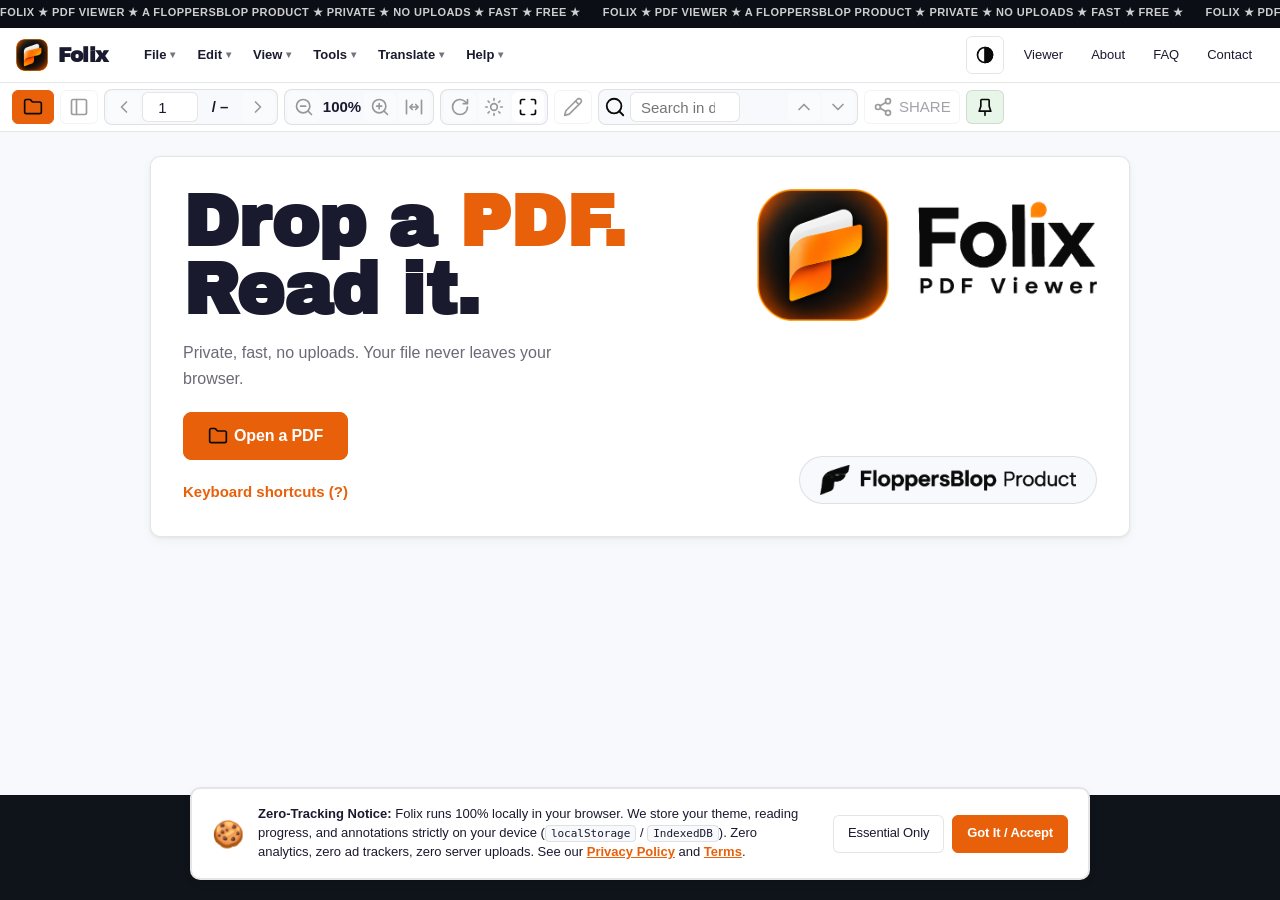
==== index.html @ b5c9e2c2 "Initial release of Folix Modern PDF Viewer" ====
<!DOCTYPE html>
<!--
  Folix PDF Viewer - Single-Page Application (SPA) Shell
  A lightweight, private, client-side PDF viewer and annotation workspace.
  Features:
  - Mozilla PDF.js rendering engine with lazy virtual scrolling
  - Vector annotations (ink, highlights, notes, text, signatures) with pdf-lib flattening
  - Full-text search with CSS Custom Highlight API
  - On-device & online multilingual document translation
  - Web Speech API text-to-speech read aloud
  - Multi-page manipulation (reordering, rotation, deletion, merging)
  - PWA offline caching and Web Share Target integration
-->
<html lang="en"><head><meta charset="utf-8"><meta http-equiv="Content-Security-Policy" content="default-src 'self'; script-src 'self' 'unsafe-inline' 'wasm-unsafe-eval' 'unsafe-eval' blob:; style-src 'self' 'unsafe-inline'; img-src 'self' data: blob:; font-src 'self' data:; connect-src 'self' https://api.mymemory.translated.net blob:; worker-src 'self' blob:; frame-ancestors 'none'"><meta name="viewport" content="width=device-width, initial-scale=1, viewport-fit=cover">
<title>Folix PDF Viewer</title><meta name="theme-color" content="#e8600a">
<link rel="icon" type="image/png" sizes="32x32" href="assets/favicon-32.png"><link rel="apple-touch-icon" href="assets/apple-touch-icon.png"><link rel="manifest" href="site.webmanifest"><meta name="mobile-web-app-capable" content="yes"><meta name="apple-mobile-web-app-capable" content="yes"><meta name="apple-mobile-web-app-title" content="Folix">

<script>try{var t=localStorage.getItem('folix.theme');if(t==='auto'){var d=window.matchMedia&&window.matchMedia('(prefers-color-scheme: dark)').matches;document.documentElement.dataset.theme=d?'dark-ui':'light'}else if(t==='dark'||t==='dark-ui'||t==='sepia'||t==='light')document.documentElement.dataset.theme=t;else if(localStorage.getItem('folix.dark')==='1')document.documentElement.dataset.theme='dark-ui'}catch(e){}</script>
<link rel="stylesheet" href="styles.css?v=2.2"></head>
<body class="app">
<div id="chrome">
<div class="ticker" aria-hidden="true"><div class="tk"><span>FOLIX ★ PDF VIEWER ★ A FLOPPERSBLOP PRODUCT ★ PRIVATE ★ NO UPLOADS ★ FAST ★ FREE ★</span><span>FOLIX ★ PDF VIEWER ★ A FLOPPERSBLOP PRODUCT ★ PRIVATE ★ NO UPLOADS ★ FAST ★ FREE ★</span><span>FOLIX ★ PDF VIEWER ★ A FLOPPERSBLOP PRODUCT ★ PRIVATE ★ NO UPLOADS ★ FAST ★ FREE ★</span><span>FOLIX ★ PDF VIEWER ★ A FLOPPERSBLOP PRODUCT ★ PRIVATE ★ NO UPLOADS ★ FAST ★ FREE ★</span><span>FOLIX ★ PDF VIEWER ★ A FLOPPERSBLOP PRODUCT ★ PRIVATE ★ NO UPLOADS ★ FAST ★ FREE ★</span><span>FOLIX ★ PDF VIEWER ★ A FLOPPERSBLOP PRODUCT ★ PRIVATE ★ NO UPLOADS ★ FAST ★ FREE ★</span></div></div>
<header class="top">
<div class="top-left">
<a class="brand" href="index.html"><img src="assets/icon-192.png" alt=""><b>Folix</b></a>
<nav class="menu-bar" id="top-menus" aria-label="Main menu">
  <div class="menu-item" data-menu="file">
    <button type="button" class="menu-btn" aria-haspopup="true" aria-expanded="false">File <span class="arr">&#9662;</span></button>
    <div class="menu-dropdown">
      <button type="button" data-action="open"><img class="ic" src="assets/icons/open.svg" alt=""><span>Open PDF…</span><kbd>Ctrl+O</kbd></button>
      <button type="button" data-action="ptadd"><img class="ic" src="assets/icons/pages-edit.svg" alt=""><span>Add pages from PDF…</span></button>
      <hr>
      <button type="button" data-action="dl"><img class="ic" src="assets/icons/download.svg" alt=""><span>Download PDF</span><kbd>Ctrl+S</kbd></button>
      <button type="button" data-action="asave"><img class="ic" src="assets/icons/download.svg" alt=""><span>Save annotated PDF</span></button>
      <button type="button" data-action="ocrpdf"><img class="ic" src="assets/icons/download.svg" alt=""><span>Download Searchable PDF</span></button>
      <button type="button" data-action="png"><img class="ic" src="assets/icons/image.svg" alt=""><span>Export page as PNG</span></button>
      <button type="button" data-action="pr"><img class="ic" src="assets/icons/print.svg" alt=""><span>Print…</span><kbd>Ctrl+P</kbd></button>
      <hr>
      <button type="button" data-action="close"><img class="ic" src="assets/icons/close.svg" alt=""><span>Close document</span></button>
    </div>
  </div>
  <div class="menu-item" data-menu="edit">
    <button type="button" class="menu-btn" aria-haspopup="true" aria-expanded="false">Edit <span class="arr">&#9662;</span></button>
    <div class="menu-dropdown">
      <button type="button" data-action="ann"><img class="ic" src="assets/icons/pen.svg" alt=""><span>Annotation toolbar</span><kbd>A</kbd></button>
      <button type="button" data-action="undo"><img class="ic" src="assets/icons/undo.svg" alt=""><span>Undo</span><kbd>Ctrl+Z</kbd></button>
      <button type="button" data-action="redo"><img class="ic" src="assets/icons/redo.svg" alt=""><span>Redo</span><kbd>Ctrl+Y</kbd></button>
      <hr>
      <button type="button" data-action="ptb"><img class="ic" src="assets/icons/pages-edit.svg" alt=""><span>Page tools (Reorder, Rotate, Delete)</span><kbd>E</kbd></button>
      <button type="button" data-action="sig"><img class="ic" src="assets/icons/signature.svg" alt=""><span>Place signature</span></button>
    </div>
  </div>
  <div class="menu-item" data-menu="view">
    <button type="button" class="menu-btn" aria-haspopup="true" aria-expanded="false">View <span class="arr">&#9662;</span></button>
    <div class="menu-dropdown">
      <button type="button" data-action="sb"><img class="ic" src="assets/icons/sidebar.svg" alt=""><span>Sidebar (Pages, Outline, Notes)</span><kbd>S</kbd></button>
      <hr>
      <button type="button" data-action="zi"><img class="ic" src="assets/icons/zoom-in.svg" alt=""><span>Zoom in</span><kbd>Ctrl++</kbd></button>
      <button type="button" data-action="zo"><img class="ic" src="assets/icons/zoom-out.svg" alt=""><span>Zoom out</span><kbd>Ctrl+-</kbd></button>
      <button type="button" data-action="fit"><img class="ic" src="assets/icons/fit-width.svg" alt=""><span>Fit to width</span><kbd>W</kbd></button>
      <button type="button" data-action="fith"><img class="ic" src="assets/icons/fit-height.svg" alt=""><span>Fit to height</span><kbd>H</kbd></button>
      <button type="button" data-action="trim"><img class="ic" src="assets/icons/trim.svg" alt=""><span>Fit content (trim margins)</span><kbd>C</kbd></button>
      <hr>
      <button type="button" data-action="two"><img class="ic" src="assets/icons/two-page.svg" alt=""><span>Two-page view</span><kbd>2</kbd></button>
      <button type="button" data-action="spotb"><img class="ic" src="assets/icons/spotlight.svg" alt=""><span>Spotlight night reading</span><kbd>L</kbd></button>
      <button type="button" data-action="dark"><img class="ic" src="assets/icons/contrast.svg" alt=""><span>Dark reading mode</span></button>
      <button type="button" data-action="fs"><img class="ic" src="assets/icons/fullscreen.svg" alt=""><span>Fullscreen</span></button>
    </div>
  </div>
  <div class="menu-item" data-menu="tools">
    <button type="button" class="menu-btn" aria-haspopup="true" aria-expanded="false">Tools <span class="arr">&#9662;</span></button>
    <div class="menu-dropdown">
      <button type="button" data-action="ocrb"><img class="ic" src="assets/icons/ocr.svg" alt=""><span>Text recognition (OCR)…</span><kbd>O</kbd></button>
      <button type="button" data-action="tts"><img class="ic" src="assets/icons/speaker.svg" alt=""><span>Read aloud (Text-to-Speech)</span><kbd>V</kbd></button>
      <hr>
      <button type="button" data-action="share"><img class="ic" src="assets/icons/share.svg" alt=""><span>Share PDF</span></button>
      <button type="button" data-action="rclr"><img class="ic" src="assets/icons/eraser.svg" alt=""><span>Clear recent files</span></button>
    </div>
  </div>
  <div class="menu-item" data-menu="translate">
    <button type="button" class="menu-btn" aria-haspopup="true" aria-expanded="false">Translate <span class="arr">&#9662;</span></button>
    <div class="menu-dropdown">
      <button type="button" data-action="trdoc"><img class="ic" src="assets/icons/translate.svg" alt=""><span>Translate entire document</span><kbd>X</kbd></button>
      <button type="button" data-action="trpage"><img class="ic" src="assets/icons/translate.svg" alt=""><span>Translate this page</span></button>
      <button type="button" data-action="trov"><img class="ic" src="assets/icons/textbox.svg" alt=""><span>Toggle translation overlay</span></button>
      <hr>
      <button type="button" data-action="trcopy"><span>Copy all translation</span></button>
      <button type="button" data-action="trtxt"><span>Download translation (.txt)</span></button>
      <button type="button" data-action="trpdf"><span>Export translation as PDF</span></button>
      <button type="button" data-action="trpng"><span>Export translation as PNG / ZIP</span></button>
    </div>
  </div>
  <div class="menu-item" data-menu="help">
    <button type="button" class="menu-btn" aria-haspopup="true" aria-expanded="false">Help <span class="arr">&#9662;</span></button>
    <div class="menu-dropdown">
      <button type="button" data-action="hk"><img class="ic" src="assets/icons/note.svg" alt=""><span>Keyboard shortcuts</span><kbd>?</kbd></button>
      <a href="faq.html"><span>FAQ</span></a>
      <a href="about.html"><span>About Folix</span></a>
      <a href="contact.html"><span>Contact support</span></a>
    </div>
  </div>
</nav>
</div>
<div class="top-right">
  <div class="theme-dropdown-wrap">
    <button type="button" class="thm" id="theme-btn" aria-label="Theme settings" aria-haspopup="true" aria-expanded="false">
      <img src="assets/icons/contrast.svg" alt="">
    </button>
    <div id="theme-pop" class="theme-pop hide" role="dialog" aria-label="Select theme">
      <div class="theme-pop-header">
        <span>Theme</span>
        <button type="button" id="theme-pop-close" class="theme-pop-x" aria-label="Close">&times;</button>
      </div>
      <div class="theme-options">
        <button type="button" class="theme-opt" data-theme-val="light">
          <span class="theme-opt-icon">&#9728;</span>
          <span class="theme-opt-label">Light</span>
          <span class="theme-opt-radio"></span>
        </button>
        <button type="button" class="theme-opt" data-theme-val="dark-ui">
          <span class="theme-opt-icon">&#9790;</span>
          <span class="theme-opt-label">Dark UI (Light PDF)</span>
          <span class="theme-opt-radio"></span>
        </button>
        <button type="button" class="theme-opt" data-theme-val="dark">
          <span class="theme-opt-icon">&#9681;</span>
          <span class="theme-opt-label">Dark (Invert PDF)</span>
          <span class="theme-opt-radio"></span>
        </button>
        <button type="button" class="theme-opt" data-theme-val="auto">
          <span class="theme-opt-icon">&#128187;</span>
          <span class="theme-opt-label">Auto (System)</span>
          <span class="theme-opt-radio"></span>
        </button>
        <button type="button" class="theme-opt" data-theme-val="sepia">
          <span class="theme-opt-icon">&#128220;</span>
          <span class="theme-opt-label">Sepia</span>
          <span class="theme-opt-radio"></span>
        </button>
      </div>
    </div>
  </div>
  <button class="burger" id="burger" aria-label="Menu" aria-expanded="false"><img src="assets/icons/menu.svg" alt=""></button>
  <nav id="nav" aria-label="Main"><a href="index.html">Viewer</a><a href="about.html">About</a><a href="faq.html">FAQ</a><a href="contact.html">Contact</a></nav>
</div>
</header>
<div class="bar" role="toolbar" aria-label="PDF controls">
<div class="mini"><button id="mbtn" aria-label="Site menu" aria-expanded="false"><img src="assets/icon-192.png" alt=""></button></div>
<label class="btn pri" for="file" tabindex="0" id="openl"><img src="assets/icons/open.svg" alt=""><span>OPEN</span></label>
<input id="file" type="file" accept="application/pdf,.pdf" class="hide">
<button id="sb" aria-label="Pages and outline sidebar" aria-pressed="false" disabled><img src="assets/icons/sidebar.svg" alt=""></button>
<div class="grp" id="g-nav"><button id="prev" aria-label="Previous page" disabled><img src="assets/icons/prev.svg" alt=""></button><input id="pg" type="number" min="1" value="1" aria-label="Page number" disabled><span id="tot">/ –</span><button id="next" aria-label="Next page" disabled><img src="assets/icons/next.svg" alt=""></button></div>
<div class="grp" id="g-zoom"><button id="zo" aria-label="Zoom out" disabled><img src="assets/icons/zoom-out.svg" alt=""></button><span id="zl">100%</span><button id="zi" aria-label="Zoom in" disabled><img src="assets/icons/zoom-in.svg" alt=""></button><button id="fit" aria-label="Fit width" disabled><img src="assets/icons/fit-width.svg" alt=""></button></div>
<div class="grp" id="g-view"><button id="rot" aria-label="Rotate page" disabled><img src="assets/icons/rotate.svg" alt=""></button><button id="spotb" aria-label="Spotlight reading mode" aria-pressed="false" disabled><img src="assets/icons/spotlight.svg" alt=""></button><button id="fs" aria-label="Fullscreen"><img src="assets/icons/fullscreen.svg" alt=""></button></div>
<button id="ann" aria-label="Annotate" aria-pressed="false" disabled><img src="assets/icons/pen.svg" alt=""><span>NOTES</span></button>
<div class="grp" id="g-search"><img width="22" height="22" src="assets/icons/search.svg" alt=""><input id="q" type="search" placeholder="Search in document…" aria-label="Search text" disabled><span id="cnt" role="button" tabindex="0" title="Show all results"></span><button id="sprev" aria-label="Previous match" disabled><img src="assets/icons/prev.svg" alt=""></button><button id="snext" aria-label="Next match" disabled><img src="assets/icons/next.svg" alt=""></button></div>
<button id="share" aria-label="Share PDF" disabled><img src="assets/icons/share.svg" alt=""><span>SHARE</span></button>
<button id="pin" class="on" aria-pressed="true" aria-label="Toggle top bar: pinned or auto-hide"><img src="assets/icons/pin.svg" alt=""><span id="pinl">PINNED</span></button>

<!-- Secondary action triggers (accessible via top menus and shortcuts) -->
<button id="fith" class="hide" disabled aria-label="Fit height"></button>
<button id="trim" class="hide" disabled aria-label="Fit content"></button>
<button id="two" class="hide" disabled aria-label="Two-page view"></button>
<button id="dark" class="hide" aria-label="Dark reading mode"></button>
<button id="tts" class="hide" disabled aria-label="Read aloud"></button>
<button id="trdocb" class="hide" disabled aria-label="Translate document"></button>
<button id="ocrb" class="hide" disabled aria-label="Text recognition (OCR)"></button>
<button id="png" class="hide" disabled aria-label="Save page as image"></button>
<button id="ptb" class="hide" disabled aria-label="Page tools"></button>
<button id="dl" class="hide" disabled aria-label="Download"></button>
<button id="pr" class="hide" disabled aria-label="Print"></button>
<button id="moreb" class="hide" aria-label="More tools" aria-expanded="false"><img src="assets/icons/more.svg" alt=""><span>MORE</span></button>
</div>
<div class="abar hide" id="abar" role="toolbar" aria-label="Annotation tools">
<div class="grp"><button data-tool="pen" aria-pressed="false" aria-label="Pen"><img src="assets/icons/pen.svg" alt=""><span>Pen</span></button><button data-tool="mk" aria-pressed="false" aria-label="Marker"><img src="assets/icons/marker.svg" alt=""><span>Marker</span></button><button data-tool="hl" aria-pressed="false" aria-label="Highlight"><img src="assets/icons/highlight.svg" alt=""><span>Highlight</span></button><button data-tool="tx" aria-pressed="false" aria-label="Text"><img src="assets/icons/textbox.svg" alt=""><span>Text</span></button><button data-tool="note" aria-pressed="false" aria-label="Note"><img src="assets/icons/note.svg" alt=""><span>Note</span></button><button data-tool="sig" aria-pressed="false" aria-label="Sign"><img src="assets/icons/signature.svg" alt=""><span>Sign</span></button><button data-tool="er" aria-pressed="false" aria-label="Eraser"><img src="assets/icons/eraser.svg" alt=""><span>Eraser</span></button></div>
<div class="grp" id="sws"><button class="sw" data-c="#0a0a0a" style="background:#0a0a0a" aria-label="Colour black"></button><button class="sw" data-c="#ff3b30" style="background:#ff3b30" aria-label="Colour red"></button><button class="sw" data-c="#ff6a00" style="background:#ff6a00" aria-label="Colour orange"></button><button class="sw" data-c="#ffd60a" style="background:#ffd60a" aria-label="Colour yellow"></button><button class="sw" data-c="#2bd96b" style="background:#2bd96b" aria-label="Colour green"></button><button class="sw" data-c="#1e90ff" style="background:#1e90ff" aria-label="Colour blue"></button></div>
<div class="grp" id="wds"><button data-w="2" aria-label="Thin">S</button><button data-w="4" aria-label="Medium">M</button><button data-w="8" aria-label="Thick">L</button></div>
<div class="grp"><button id="undo" aria-label="Undo" disabled><img src="assets/icons/undo.svg" alt=""></button><button id="redo" aria-label="Redo" disabled><img src="assets/icons/redo.svg" alt=""></button></div>
<button id="asave" aria-label="Save annotated PDF"><img src="assets/icons/download.svg" alt=""><span>SAVE PDF</span></button>
</div>
</div>
<div class="work" id="work">
<aside id="side" data-tab="pages" aria-label="Pages and outline"><div class="tabs"><button id="tabp" class="on">Pages</button><button id="tabo">Outline</button><button id="tabq">Find</button><button id="tabn">Notes</button><button id="tabt">Translate</button></div><div id="thumbs" class="panel"></div><div id="outline" class="panel"></div><div id="results" class="panel"></div><div id="notes" class="panel"></div><div id="trans" class="panel"><div class="trc"><label>From<select id="trsrc"><option value="auto">Auto-detect</option><option value="en">English</option><option value="it">Italiano</option><option value="hi">हिन्दी (Hindi)</option><option value="es">Español</option><option value="fr">Français</option><option value="de">Deutsch</option><option value="pt">Português</option><option value="ru">Русский</option><option value="zh">中文</option><option value="ja">日本語</option><option value="ar">العربية</option></select></label><label>To<select id="trtgt"><option value="en">English</option><option value="it">Italiano</option><option value="hi">हिन्दी (Hindi)</option><option value="es">Español</option><option value="fr">Français</option><option value="de">Deutsch</option><option value="pt">Português</option><option value="ru">Русский</option><option value="zh">中文</option><option value="ja">日本語</option><option value="ar">العربية</option></select></label></div>
<p id="trstat" class="none">Translate the whole PDF, page by page. On Chrome for desktop it runs on your device.</p><div id="tract" class="trb hide"></div>
<div class="trb"><button id="trdoc" type="button" class="pri">Translate whole document</button><button id="trpage" type="button">This page</button><button id="trstop" type="button" class="hide">Stop</button></div>
<div id="trprog" class="hide"><div id="trbar"></div></div>
<label class="trl"><input type="checkbox" id="trov"><span>Show the translation on the pages</span></label>
<div class="trb"><button id="trpdf" type="button">PDF</button><button id="trpng" type="button">PNG</button><button id="trtxt" type="button">.txt</button><button id="trcopy" type="button">Copy all</button></div><p class="trn">Download the translation. PDF and PNG include a Folix watermark in the top right corner.</p>
<label class="trl"><input type="checkbox" id="trono"><span>Allow online translation when on-device is not available (sends text to MyMemory)</span></label>
<div id="trout"></div></div></aside>
<div id="side-splitter" class="side-splitter" role="separator" aria-orientation="vertical" title="Drag to resize"><div class="splitter-handle"></div><div class="splitter-tip">Drag to resize</div></div>
<main id="main"><div id="pages"></div>
<div id="empty">
<section class="hero"><img class="lockup l" src="assets/folix-lockup.png" alt="Folix PDF Viewer"><img class="lockup d" src="assets/folix-lockup-dark.png" alt="" aria-hidden="true">
<div class="copy"><h1>Drop a <em>PDF.</em> Read it.</h1><p>Private, fast, no uploads. Your file never leaves your browser.</p><label class="btn pri" for="file" tabindex="-1"><img src="assets/icons/open.svg" alt=""><span>Open a PDF</span></label> <button id="install" class="btn hide" type="button"><img src="assets/icons/download.svg" alt=""><span>Install app</span></button>
<button id="hkb2" class="lnk" type="button">Keyboard shortcuts (?)</button></div>
<div class="pill"><img class="l" src="assets/floppersblop-product.png" alt="FloppersBlop Product"><img class="d" src="assets/floppersblop-product-dark.png" alt="" aria-hidden="true"></div></section>
<section id="recent" class="recent hide" aria-label="Recent files"><div class="rh"><h2>Recent</h2><button id="rclr" class="lnk" type="button">Clear</button></div><div id="rgrid"></div><p class="rnote">Recent files are kept only in this browser.</p></section>
<footer><nav class="nav" aria-label="Site"><a href="index.html">Viewer</a><a href="about.html">About</a><a href="faq.html">FAQ</a><a href="contact.html">Contact</a><a href="privacy.html">Privacy</a><a href="terms.html">Terms</a><a href="disclaimer.html">Disclaimer</a><a href="copyright.html">Copyright</a><button type="button" class="thm-f" data-theme-toggle="text"></button></nav><div>&copy; <span data-cfg="year"></span> <a href="https://yash29xd.github.io/floppersblop/" target="_blank" rel="noopener" style="color:inherit;text-decoration:underline;font-weight:700"><span data-cfg="owner"></span></a> &middot; v<span data-cfg="version"></span></div></footer></div></main>
<div id="spot" class="hide" aria-hidden="true"><i></i></div>
</div>
<button id="reveal" class="hide" aria-label="Show top bar">&#9660; BAR</button>
<dialog id="pw" aria-labelledby="pwt"><form id="pwf"><div class="dlg-hdr"><div class="dlg-title-wrap"><h2 id="pwt">Locked PDF</h2></div><button type="button" id="pwx" class="dlg-x" aria-label="Close">&times;</button></div><p id="pwmsg"></p><input id="pwi" type="password" autocomplete="off" aria-label="PDF password" placeholder="PASSWORD"><div class="row"><button type="submit" class="pri" id="pwok">Unlock</button><button type="button" class="btn" onclick="$('pw').close()">Cancel</button></div></form></dialog>
<dialog id="ntd" aria-labelledby="ntt"><form id="ntf"><div class="dlg-hdr"><div class="dlg-title-wrap"><h2 id="ntt">Add note</h2></div><button type="button" id="ntc" class="dlg-x" aria-label="Close">&times;</button></div><textarea id="nti" rows="4" maxlength="500" aria-label="Note text" placeholder="TYPE YOUR NOTE"></textarea><div class="row"><button type="submit" class="pri">Add</button><button type="button" class="btn" onclick="$('ntd').close()">Cancel</button></div></form></dialog>
<dialog id="hk" aria-labelledby="hkt"><div class="dlg-hdr"><div class="dlg-title-wrap"><h2 id="hkt">Keyboard shortcuts</h2></div><button type="button" id="hkx" class="dlg-x" aria-label="Close">&times;</button></div><table class="keys"><tr><td><kbd>← →</kbd></td><td>Previous / next page</td></tr><tr><td><kbd>Home / End</kbd></td><td>First / last page</td></tr><tr><td><kbd>Ctrl + F</kbd></td><td>Search</td></tr><tr><td><kbd>Ctrl + / Ctrl −</kbd></td><td>Zoom in / out</td></tr><tr><td><kbd>W</kbd></td><td>Fit width</td></tr><tr><td><kbd>H</kbd></td><td>Fit height</td></tr><tr><td><kbd>R</kbd></td><td>Rotate</td></tr><tr><td><kbd>T</kbd></td><td>Change theme</td></tr><tr><td><kbd>2</kbd></td><td>Two-page view</td></tr><tr><td><kbd>S</kbd></td><td>Pages sidebar</td></tr><tr><td><kbd>A</kbd></td><td>Annotation tools</td></tr><tr><td><kbd>Ctrl + Z / Y</kbd></td><td>Undo / redo</td></tr><tr><td><kbd>Esc</kbd></td><td>Close menu or tool</td></tr><tr><td><kbd>X</kbd></td><td>Translate document</td></tr><tr><td><kbd>O</kbd></td><td>Text recognition (OCR)</td></tr><tr><td><kbd>G</kbd></td><td>Go to page</td></tr><tr><td><kbd>V</kbd></td><td>Read aloud</td></tr><tr><td><kbd>C</kbd></td><td>Fit content (trim margins)</td></tr><tr><td><kbd>E</kbd></td><td>Page tools</td></tr><tr><td><kbd>L</kbd></td><td>Spotlight night reading</td></tr><tr><td><kbd>[</kbd> <kbd>]</kbd></td><td>Spotlight smaller / larger</td></tr><tr><td><kbd>?</kbd></td><td>This help</td></tr></table><div class="row"><button type="button" class="pri" onclick="$('hk').close()">Close</button></div></dialog>
<dialog id="sgd" aria-labelledby="sgt"><form id="sgf"><div class="dlg-hdr"><div class="dlg-title-wrap"><h2 id="sgt">Signature</h2></div><button type="button" id="sgx" class="dlg-x" aria-label="Close">&times;</button></div>
<div id="sgsaved" class="hide"><p>Saved signature</p><img id="sgimg" alt="Saved signature"><button type="button" id="sguse" class="pri">Use saved</button><p class="or">OR CREATE A NEW ONE</p></div>
<div class="tabs2"><button type="button" id="sgtd" class="on">Draw</button><button type="button" id="sgtt">Type</button></div>
<div id="sgdraw"><canvas id="sgc" width="560" height="200" aria-label="Draw your signature here"></canvas><button type="button" id="sgclr">Clear</button></div>
<div id="sgtype" class="hide"><input id="sgi" type="text" maxlength="40" placeholder="TYPE YOUR NAME" aria-label="Signature text"><div id="sgprev"></div></div>
<p id="sgerr" class="err" role="alert"></p>
<div class="row"><button type="submit" class="pri">Place signature</button><button type="button" class="btn" onclick="$('sgd').close()">Cancel</button></div></form></dialog>
<dialog id="ptd" aria-labelledby="ptt"><div class="dlg-hdr"><div class="dlg-title-wrap"><h2 id="ptt">Page tools</h2></div><button type="button" id="ptx" class="dlg-x" aria-label="Close">&times;</button></div><p class="pts">Drag pages to reorder. Rotate, delete or select pages, add pages from another PDF, then apply the changes or save a copy.</p>
<div class="ptbar"><button type="button" id="ptall">Select all</button><button type="button" id="ptnone">Clear selection</button><label class="btn" for="ptadd">Add pages from a PDF</label><input id="ptadd" type="file" accept="application/pdf,.pdf" class="hide"></div>
<div id="ptg"></div><p id="pterr" class="err" role="alert"></p>
<div class="row ptrow"><button type="button" id="ptapply" class="pri">Apply to this document</button><button type="button" id="ptsave">Save a copy</button><button type="button" id="ptext">Extract selected</button></div></dialog>
<dialog id="ocrd" aria-labelledby="ocrt"><form id="ocrf" onsubmit="return false"><div class="dlg-hdr"><div class="dlg-title-wrap"><svg class="ic" viewBox="0 0 24 24" fill="none" stroke="currentColor" stroke-width="2" style="width:20px;height:20px"><path d="M7 3H5a2 2 0 0 0-2 2v2M17 3h2a2 2 0 0 1 2 2v2M7 21H5a2 2 0 0 1-2-2v-2M17 21h2a2 2 0 0 0 2-2v-2M9 9h6v6H9z"/></svg><h2 id="ocrt">Text Recognition (OCR)</h2></div><button type="button" id="ocrx" class="dlg-x" aria-label="Close">&times;</button></div><p class="pts">Extract text from scanned pages using on-device Tesseract OCR.</p><div style="display:grid;grid-template-columns:1fr 1fr;gap:10px;margin-bottom:12px"><label style="display:grid;gap:4px;font-size:12px;font-weight:600">Language<select id="ocrlang" style="height:36px;border-radius:6px;padding:0 8px;border:1px solid var(--bd);background:var(--w);color:var(--ink)"><option value="ita">Italiano (Offline)</option><option value="eng">English (Offline)</option><option value="ita+eng">Italiano + English (Offline)</option><option value="spa">Español</option><option value="fra">Français</option><option value="deu">Deutsch</option><option value="por">Português</option><option value="rus">Русский</option><option value="chi_sim">中文 (Simplified)</option><option value="jpn">日本語</option><option value="ara">العربية</option></select></label><label style="display:grid;gap:4px;font-size:12px;font-weight:600">Page Scope<select id="ocrscope" style="height:36px;border-radius:6px;padding:0 8px;border:1px solid var(--bd);background:var(--w);color:var(--ink)"><option value="cur">Current Page</option><option value="all">All Pages</option></select></label></div><div class="row" style="margin-bottom:12px;gap:8px"><button type="button" id="ocrrun" class="pri" style="flex:1">Start Recognition</button><button type="button" id="ocrstop" class="hide" style="flex:1">Stop</button></div><div id="ocrprog" class="hide" style="margin-bottom:12px"><div style="display:flex;justify-content:space-between;font-size:12px;margin-bottom:4px"><span id="ocrstat">Recognizing…</span><span id="ocrpct">0%</span></div><div style="height:6px;background:var(--paper);border-radius:3px;overflow:hidden"><div id="ocrbar" style="height:100%;width:0;background:var(--o);transition:width .2s"></div></div></div><div id="ocrres" class="hide" style="margin-bottom:10px"><div style="display:flex;justify-content:space-between;align-items:center;margin-bottom:6px"><label style="font-size:12px;font-weight:600">Extracted Text</label><span id="ocrwords" style="font-size:11px;opacity:.7"></span></div><textarea id="ocrtxt" rows="8" readonly style="width:100%;border-radius:6px;padding:10px;font:13px/1.4 var(--font-body);resize:vertical;border:1px solid var(--bd);background:var(--paper);color:var(--ink);box-sizing:border-box"></textarea><div class="ptbar" style="margin-top:10px;gap:6px;flex-wrap:wrap"><button type="button" id="ocrpdf" class="pri" title="Download PDF with embedded invisible text layer">Download Searchable PDF</button><button type="button" id="ocrtrans" title="Translate extracted text in the Translate tab">Translate text</button><button type="button" id="ocrcopy">Copy text</button><button type="button" id="ocrdown">Download .txt</button><button type="button" id="ocrspeak">Read aloud</button><button type="button" id="ocrinject" title="Make this scanned page selectable and searchable in the viewer">Make page searchable</button></div></div></form></dialog>
<div id="ttsbar" class="hide" role="group" aria-label="Read aloud controls"><button id="ttsprev" type="button" aria-label="Previous sentence">&lsaquo;</button><button id="ttsplay" type="button">Pause</button><button id="ttsnext" type="button" aria-label="Next sentence">&rsaquo;</button><button id="ttsrate" type="button" aria-label="Reading speed">1&times;</button><select id="ttsv" aria-label="Voice"></select><button id="ttsstop" type="button">Stop</button></div>
<div id="more" class="pop" aria-label="More tools"></div>
<nav id="mnav" class="pop" aria-label="Site"><a href="index.html">Viewer</a><a href="about.html">About</a><a href="faq.html">FAQ</a><a href="contact.html">Contact</a><a href="privacy.html">Privacy</a><a href="terms.html">Terms</a><a href="disclaimer.html">Disclaimer</a><a href="copyright.html">Copyright</a><button type="button" id="hkb">Shortcuts</button><button type="button" id="kz"></button><button type="button" id="rec"></button><button type="button" data-theme-toggle="text"></button></nav>
<div id="spctl" class="hide" role="group" aria-label="Spotlight controls"><button id="spm" type="button" aria-label="Smaller spotlight">&minus;</button><span>SPOTLIGHT</span><button id="spp" type="button" aria-label="Larger spotlight">+</button><button id="spx" type="button" aria-label="Turn spotlight off">OFF</button></div>
<div id="msg" role="status"></div>
<aside id="cookie-notice" class="cookie-banner hide" role="region" aria-label="Privacy and local storage notice">
  <div class="cookie-body">
    <div class="cookie-icon" aria-hidden="true">🍪</div>
    <div class="cookie-text">
      <strong>Zero-Tracking Notice:</strong> Folix runs 100% locally in your browser. We store your theme, reading progress, and annotations strictly on your device (<code style="font-size:11px">localStorage</code> / <code style="font-size:11px">IndexedDB</code>). Zero analytics, zero ad trackers, zero server uploads. See our <a href="privacy.html">Privacy Policy</a> and <a href="terms.html">Terms</a>.
    </div>
  </div>
  <div class="cookie-actions">
    <button type="button" id="cookie-reject" class="btn">Essential Only</button>
    <button type="button" id="cookie-accept" class="btn pri">Got It / Accept</button>
  </div>
</aside>
<script src="lib/pdf.min.js"></script>
<script src="lib/ocr/tesseract.min.js"></script>
<script src="lib/ocr/worker-bundle.js?v=2.6"></script>
<script src="lib/ocr/lang/ita.js"></script>
<script src="lib/ocr/lang/eng.js"></script>
<script src="config.js"></script><script src="app.js?v=3.1"></script></body></html>
---- styles.css ----
/**
 * @file styles.css
 * @description Master Stylesheet for Folix Modern PDF Viewer.
 *
 * Design System & Architecture:
 * - Clean, Modern UI: Soft shadows, rounded corners, refined color palette,
 *   system sans-serif typography, and generous whitespace.
 * - Tri-Theme Token Architecture:
 *   - Light (default): Clean white surfaces, subtle gray borders, soft blue-gray shadows,
 *     refined orange accent (#e8600a), warm neutrals.
 *   - Sepia: Warm parchment tones, muted amber accents, comfortable reading palette.
 *   - Dark: Modern dark surfaces (#0a0a0c background, #131316 cards, #101014 header/bars),
 *     subtle borders, muted orange accents, and crisp readable typography.
 * - Layout & Component Modules:
 *   1. Web Font Declarations (Archivo Black for branding, System Sans-Serif for body, Dancing Script for signatures)
 *   2. Base Reset, Root Variables & Global Element Rules
 *   3. Marquee Ticker, Header Bar & Site Navigation
 *   4. Main Viewer Toolbar & Adaptive Responsive Buttons
 *   5. Virtual Page Display Area & PDF Canvas Text Layers
 *   6. Sidebar, Navigation Tabs, Lazy Thumbnails & Outline Tree
 *   7. SVG Annotation Overlays (Ink, Highlighting, Notes, Textboxes, Signatures)
 *   8. Modal Dialogs (Password, Shortcuts Help, Notes Form, Signature Pad, Page Tools)
 *   9. Spotlight Night Reading Mode & Dimmer Overlay
 *   10. Search Custom Highlights & Find Tab Results
 *   11. Text-to-Speech (TTS) Floating Controller Bar
 *   12. Multi-Page Tools Grid & Drag-and-Drop Cards
 *   13. Document & Selection Translation Layers
 *   14. Print Optimization Media Queries (@media print)
 */

/* ===== WEB FONTS ===== */
@font-face{font-family:"Archivo Black";src:url(assets/fonts/archivo-black-latin-400-normal.woff2) format("woff2");font-weight:400;font-display:swap}
@font-face{font-family:"Space Mono";src:url(assets/fonts/space-mono-latin-400-normal.woff2) format("woff2");font-weight:400;font-display:swap}
@font-face{font-family:"Space Mono";src:url(assets/fonts/space-mono-latin-700-normal.woff2) format("woff2");font-weight:700;font-display:swap}
@font-face{font-family:"Dancing Script";src:url(assets/fonts/dancing-script-latin-600-normal.woff2) format("woff2");font-weight:600;font-display:swap}

/* ===== ROOT TOKENS & RESET ===== */
:root{
  --bd:rgba(0,0,0,.1);--sd:rgba(0,0,0,.06);
  --bw4:1px;--bw3:1px;--bw2:1px;
  --ink:#1a1a2e;--paper:#f8f9fc;
  --o:#e8600a;--y:#fff7ed;--l:#e8f5e9;
  --blk:#11141d;--yb:#e8600a;--lb:#2e7d32;--ob:#e8600a;
  --w:#ffffff;--cream:#f8f9fc;
  --s1:var(--paper);
  --b:1px solid var(--bd);
  --sh:0 1px 3px rgba(0,0,0,.06),0 4px 12px rgba(0,0,0,.04);
  --radius:10px;--radius-sm:8px;--radius-xs:6px;
  --font-body:-apple-system,BlinkMacSystemFont,"Segoe UI",Roboto,"Helvetica Neue",Arial,sans-serif;
  --font-heading:"Archivo Black",system-ui,sans-serif;
  --transition:all .18s cubic-bezier(.4,0,.2,1);

  /* Semantic Theme Tokens */
  --bg-footer:#0f131a;
  --fg-footer:rgba(255,255,255,.8);
  --fg-footer-muted:rgba(255,255,255,.45);
  --bg-ticker:#0b0e14;
  --fg-ticker:rgba(255,255,255,.8);
  --text-muted:rgba(26,26,46,.65);
  --hero-card-bg:#ffffff;
  --card-bg:#ffffff;
}
*{box-sizing:border-box;margin:0}
html{scroll-behavior:smooth}
body{background:var(--paper);color:var(--ink);font:15px/1.6 var(--font-body);min-height:100vh;min-height:100dvh;display:flex;flex-direction:column}
::selection{background:rgba(232,96,10,.25);color:var(--ink)}
h1,h2,.brand,.btn,.tile{font-family:var(--font-heading);letter-spacing:-.01em}
.tk,#nav a,footer a{font-family:var(--font-body);font-weight:600}

/* ===== TICKER — clean modern accent bar ===== */
.ticker{background:var(--bg-ticker);color:var(--fg-ticker);overflow:hidden;border-bottom:none;white-space:nowrap;height:28px}
.tk{display:flex;width:max-content;animation:tk 32s linear infinite;padding:5px 0;font-size:11px;letter-spacing:.04em;text-transform:uppercase}
.tk span{padding-right:2em}
@keyframes tk{to{transform:translateX(-50%)}}

/* ===== HEADER ===== */
.top{position:relative;display:flex;align-items:center;justify-content:space-between;gap:12px;padding:10px 20px;padding-top:calc(10px + env(safe-area-inset-top));background:var(--w);border-bottom:1px solid var(--bd);z-index:20;backdrop-filter:blur(12px);-webkit-backdrop-filter:blur(12px)}
.brand{display:flex;align-items:center;gap:10px;color:var(--ink);text-decoration:none;font-size:22px;line-height:1;letter-spacing:-.02em}
.brand img{width:36px;height:36px;border:none;border-radius:10px;background:transparent;box-shadow:none}
#nav{display:flex;gap:4px}
#nav a{padding:8px 14px;border:none;background:transparent;color:var(--ink);text-decoration:none;font-size:13px;border-radius:var(--radius-sm);box-shadow:none;transition:var(--transition);text-transform:none;font-weight:500}
#nav a:hover{background:var(--y);color:var(--o)}
#nav a:active{transform:scale(.97)}
.burger{display:none;width:40px;height:40px;padding:0;border:1px solid var(--bd);background:var(--w);box-shadow:none;cursor:pointer;align-items:center;justify-content:center;border-radius:var(--radius-sm)}
.burger img{width:22px;height:22px}

/* ===== BUTTONS — global ===== */
button,.btn{border:1px solid var(--bd);background:var(--w);color:var(--ink);box-shadow:none;min-width:38px;height:38px;padding:0 12px;font:inherit;font-weight:500;cursor:pointer;display:inline-flex;gap:6px;align-items:center;justify-content:center;text-decoration:none;border-radius:var(--radius-xs);transition:var(--transition)}
button:hover,.btn:hover{background:var(--y);border-color:rgba(232,96,10,.2)}
button:active,.btn:active{transform:scale(.97)}
button:disabled{opacity:.4;box-shadow:none;cursor:default;transform:none}
button:focus-visible,.btn:focus-visible,input:focus-visible,a:focus-visible{outline:2px solid var(--o);outline-offset:2px;background:var(--y)}
button img,.btn img{width:20px;height:20px;pointer-events:none}
.pri{background:var(--o);color:#fff;border-color:var(--o);font-size:14px;font-weight:600}
.pri:hover{background:#d35400;border-color:#d35400}

/* ===== TOOLBAR ===== */
.bar{display:flex;gap:8px;align-items:center;padding:8px 16px;background:var(--w);border-bottom:1px solid var(--bd);overflow-x:auto;scrollbar-width:none}
.bar::-webkit-scrollbar{display:none}
.bar>*{flex:none}
.grp{display:flex;gap:2px;align-items:center;border:1px solid var(--bd);background:var(--paper);padding:3px;border-radius:var(--radius-sm);box-shadow:none}
.grp button{box-shadow:none;border:none;height:32px;min-width:32px;border-radius:var(--radius-xs)}
.grp button:active{transform:scale(.95)}
input[type=number],input[type=search]{background:var(--w);color:var(--ink);border:1px solid var(--bd);height:34px;padding:0 10px;font:inherit;font-weight:500;border-radius:var(--radius-xs)}
#pg{width:56px;text-align:center}
#q{width:150px}
#zl,#tot,#cnt{font-weight:600;min-width:40px;text-align:center}

/* ===== MAIN VIEWER ===== */
main#main{flex:1;min-height:0;overflow:auto;position:relative;background:var(--paper);-webkit-overflow-scrolling:touch}
#pages{display:flex;flex-direction:column;align-items:center;align-items:safe center;gap:24px;padding:28px 16px 60px}
.page{position:relative;background:#fff;outline:none;box-shadow:0 2px 8px rgba(0,0,0,.08),0 8px 24px rgba(0,0,0,.06);flex:none;max-width:none;border-radius:2px}
.page canvas{display:block}
.textLayer{position:absolute;inset:0;overflow:hidden;line-height:1}
.textLayer span{position:absolute;color:transparent;white-space:pre;cursor:text;transform-origin:0 0}
.textLayer ::selection{background:rgba(232,96,10,.25);color:transparent}
.textLayer{transform-origin:0 0}
.textLayer span.hit{background:rgba(255,214,10,.65);outline:1px solid rgba(0,0,0,.15);border-radius:2px}
#empty{min-height:100%;box-sizing:border-box;padding:24px 16px 0;display:flex;flex-direction:column;gap:28px}
#empty.drag .hero{background:var(--l);transform:scale(1.005)}
@keyframes pop{from{transform:translateY(12px);opacity:0}}

/* ===== FOOTER ===== */
body:not(.app){min-height:100vh;min-height:100dvh;display:flex;flex-direction:column}
body:not(.app) footer{margin-top:auto}
footer{background:var(--bg-footer);color:var(--fg-footer);border-top:1px solid var(--bd);padding:24px 20px calc(24px + env(safe-area-inset-bottom));display:grid;gap:14px;font-size:12px;margin-top:auto}
footer .nav{display:grid;grid-template-columns:repeat(4,auto);gap:8px 18px;justify-content:center}
footer a{color:var(--fg-footer);text-decoration:none;font-size:13px;transition:var(--transition)}
footer a:hover{color:#fff;background:transparent}
footer div{text-align:center;color:var(--fg-footer-muted)}
#empty footer{margin:auto -16px 0}

/* ===== STATIC PAGE TITLES & CARDS ===== */
.t{background:linear-gradient(135deg,var(--o) 0%,#ff8c42 100%);border-bottom:none;padding:40px 20px 32px}
.t h1{max-width:820px;margin:0 auto;font-size:clamp(32px,7vw,64px);line-height:1;animation:pop .45s ease both;color:#fff}
.wrap{max-width:820px;width:100%;margin:0 auto;padding:32px 16px 60px}
.card{background:var(--card-bg);border:1px solid var(--bd);box-shadow:var(--sh);padding:28px;border-radius:var(--radius);animation:pop .5s ease both}
.card h2{display:inline-block;background:var(--o);color:#fff;padding:4px 12px;margin:24px 0 10px;font-size:14px;border-radius:var(--radius-xs);transform:none}
.card h2:first-of-type{margin-top:0}
.card p,.card li{margin-bottom:8px}
.card ul{padding-left:22px}
.card a{color:var(--o);font-weight:600;background:transparent;text-decoration:none;padding:0;transition:var(--transition)}
.card a:hover{color:#d35400;text-decoration:underline}
.card code{background:var(--paper);border:1px solid var(--bd);padding:1px 6px;border-radius:4px;font-size:.9em}
.up{font-size:12px;margin-bottom:16px;font-weight:600;color:var(--text-muted)}

/* ===== TOAST ===== */
#msg{position:fixed;left:50%;bottom:calc(20px + env(safe-area-inset-bottom));transform:translateX(-50%);background:var(--bg-footer);color:#fff;border:1px solid var(--bd);border-radius:var(--radius-sm);padding:10px 20px;display:none;z-index:50;font-weight:500;box-shadow:0 4px 20px rgba(0,0,0,.25)}
.hide{display:none!important}

/* ===== RESPONSIVE ===== */
@media(max-width:720px){
 .burger{display:inline-flex}
 #nav{display:none;position:absolute;top:100%;left:0;right:0;background:var(--w);border-bottom:1px solid var(--bd);padding:12px 16px;gap:4px;grid-template-columns:1fr 1fr;box-shadow:0 8px 24px rgba(0,0,0,.1)}
 .top.open #nav{display:grid}
 #nav a{text-align:center;padding:12px 8px;background:var(--paper);border-radius:var(--radius-xs)}
 footer .nav{grid-template-columns:repeat(2,auto)}
 .brand{font-size:20px}#q{width:110px}
 .page{box-shadow:0 2px 8px rgba(0,0,0,.08)}
}
@media(prefers-reduced-motion:reduce){*{animation:none!important;transition:none!important}html{scroll-behavior:auto}}
@media print{.ticker,.top,.bar,#msg,#empty,footer,#reveal,.pop,#spot,#spctl{display:none!important}main#main{overflow:visible}.page{box-shadow:none;outline:0}}

/* ===== APP MODE ===== */
body.app{height:100vh;height:100dvh;overflow:hidden}
#chrome{flex:none;position:relative;z-index:20;transition:margin-top .25s ease}
body.reading .ticker{display:none}
#pin.on{background:var(--l);color:var(--lb)}
#reveal{position:fixed;top:calc(6px + env(safe-area-inset-top));left:50%;transform:translateX(-50%);z-index:30;height:32px;min-width:0;padding:0 14px;font-size:12px;background:var(--o);color:#fff;border-radius:999px;border:none;box-shadow:0 2px 12px rgba(232,96,10,.3)}

/* ===== HERO ===== */
.hero{max-width:980px;width:100%;margin:0 auto;background:var(--hero-card-bg);border:1px solid var(--bd);box-shadow:var(--sh);border-radius:var(--radius);padding:32px;display:grid;grid-template-columns:1fr auto;grid-template-areas:"copy lockup" "copy ." "copy pill";gap:20px 32px;animation:pop .45s ease both;transition:background .15s,transform .15s}
.hero .copy{grid-area:copy;align-self:center}
.hero h1{font-size:clamp(36px,7vw,72px);line-height:.94;margin-bottom:16px;color:var(--ink)}
.hero h1 em{font-style:normal;color:var(--o);background:transparent;padding:0}
.hero p{margin-bottom:20px;max-width:44ch;color:var(--text-muted);font-size:16px}
.hero .btn{height:48px;font-size:16px;padding:0 24px;border-radius:var(--radius-sm)}
.lockup{grid-area:lockup;width:clamp(230px,30vw,340px);justify-self:end;height:auto}
.pill{grid-area:pill;justify-self:end;align-self:end;display:inline-flex;align-items:center;background:var(--paper);border:1px solid var(--bd);border-radius:999px;padding:8px 20px;box-shadow:none}
.pill img{height:30px;width:auto;display:block}
@media(max-width:720px){.hero{grid-template-columns:1fr;grid-template-areas:"lockup" "copy" "pill";padding:24px;border-radius:var(--radius)}.lockup{justify-self:start;width:min(300px,80vw)}.pill{justify-self:start}}
#dark.on{background:var(--l);color:var(--lb)}
#pages:empty{display:none}
footer .nav{display:flex;flex-wrap:wrap;justify-content:center;gap:10px 24px}
.card a.btn{background:var(--o);padding:0 22px;color:#fff;border-radius:var(--radius-xs)}
.card a.btn:hover{background:#d35400}
.mailbox{display:flex;flex-wrap:wrap;gap:12px;align-items:center;margin:6px 0 26px}
.mailbox .btn{height:52px;font-size:clamp(14px,3.6vw,20px);border-radius:var(--radius-sm)}
.steps{list-style:none;padding:0!important;display:grid;grid-template-columns:repeat(3,1fr);gap:16px;margin-top:10px}
.steps li{border:1px solid var(--bd);box-shadow:var(--sh);padding:16px;margin:0;border-radius:var(--radius-sm);background:var(--w)}
.steps li:nth-child(1){border-left:3px solid var(--o)}.steps li:nth-child(2){border-left:3px solid var(--lb)}.steps li:nth-child(3){border-left:3px solid #e67e22}
.steps b{display:block;font-family:var(--font-heading);font-size:28px;line-height:1;margin-bottom:8px;color:var(--o)}
@media(max-width:720px){.steps{grid-template-columns:1fr}}
@media(min-width:721px){.bar{gap:8px;padding:8px 16px}#q{width:110px}}
.mailbox .btn{text-transform:none;letter-spacing:0}

/* ===== SIDEBAR ===== */
.work{flex:1;min-height:0;display:flex;position:relative}
.work main#main{flex:1;min-width:0}
#side{display:none;flex:none;width:240px;background:var(--w);border-right:1px solid var(--bd);flex-direction:column;min-height:0;z-index:15}
.work.sb #side{display:flex}
.tabs{display:flex;border-bottom:1px solid var(--bd);flex:none}
.tabs button{flex:1;box-shadow:none;border:0;border-right:1px solid var(--bd);height:40px;font-family:var(--font-body);font-weight:600;text-transform:none;font-size:12px;border-radius:0}
.tabs button:last-child{border-right:0}
.tabs button.on{background:var(--y);color:var(--o)}
.tabs button:active{transform:none}
#side .panel{display:none;flex:1;min-height:0;overflow:auto;padding:14px 12px}
#side[data-tab=pages] #thumbs{display:flex}
#side[data-tab=outline] #outline{display:block}
#thumbs{flex-direction:column;align-items:center;gap:16px}
.th{display:flex;flex-direction:column;align-items:center;gap:6px;background:none;border:0;box-shadow:none;height:auto;padding:0;min-width:0;flex:none}
.th:hover,.th:active{background:none;transform:none}
.th .box{background:#fff;border:1px solid var(--bd);box-shadow:0 1px 4px rgba(0,0,0,.08);overflow:hidden;border-radius:4px}
.th .box canvas{display:block}
.th:hover .box{box-shadow:0 2px 8px rgba(232,96,10,.15);border-color:rgba(232,96,10,.3)}
.th.cur .box{outline:2px solid var(--o);outline-offset:2px}
.th.cur span{background:var(--o);color:#fff;padding:2px 8px;border-radius:var(--radius-xs)}
.th span{font-weight:600;font-size:12px}
#outline ul{list-style:none;padding-left:14px}
#outline>ul{padding-left:0}
.orow{display:flex;gap:4px;align-items:flex-start;margin-bottom:4px}
#outline .tg{height:26px;min-width:26px;padding:0;box-shadow:none;border-width:1px;flex:none;border-radius:var(--radius-xs)}
#outline .ol{height:auto;min-height:26px;box-shadow:none;border:0;background:none;padding:2px 6px;text-align:left;font-weight:400;justify-content:flex-start;line-height:1.3;border-radius:var(--radius-xs)}
#outline .ol:hover{background:var(--y)}
#outline .ol:active{transform:none}
.none{font-weight:600;font-size:12px}
#sb.on{background:var(--l);color:var(--lb)}

/* ===== DIALOGS ===== */
dialog{border:none;box-shadow:0 8px 40px rgba(0,0,0,.15),0 2px 12px rgba(0,0,0,.08);background:var(--w);padding:28px;width:min(92vw,440px);color:var(--ink);font:inherit;margin:auto;border-radius:var(--radius)}
dialog::backdrop{background:rgba(0,0,0,.45);backdrop-filter:blur(4px);-webkit-backdrop-filter:blur(4px)}
dialog h2{font-size:22px;margin-bottom:10px}
dialog p{margin-bottom:14px;font-weight:500}
dialog input{width:100%;margin-bottom:16px;height:44px;border-radius:var(--radius-xs)}
dialog .row{display:flex;gap:10px}
@media(max-width:720px){#side{position:absolute;left:0;top:0;bottom:0;width:min(82vw,300px);box-shadow:8px 0 24px rgba(0,0,0,.12)}}
@media print{#side{display:none!important}}
main#main{touch-action:pan-x pan-y}

/* ===== ANNOTATION BAR ===== */
.abar{display:flex;gap:8px;align-items:center;padding:8px 16px;background:var(--w);border-bottom:1px solid var(--bd);overflow-x:auto;scrollbar-width:none}
.abar::-webkit-scrollbar{display:none}
.abar>*{flex:none}
.abar .grp button{height:32px;min-width:32px;padding:0 8px;font-size:12px;box-shadow:none;border:none;border-radius:var(--radius-xs)}
.abar .grp button.on{background:var(--l);color:var(--lb)}
.abar .sw{width:32px;padding:0;min-width:32px;border-radius:50%}
.abar .sw.on{outline:2px solid var(--o);outline-offset:2px}
#asave{height:38px;background:var(--o);color:#fff;border-color:var(--o);border-radius:var(--radius-xs)}
#ann.on{background:var(--l);color:var(--lb)}

/* ===== ANNOTATIONS ===== */
.ann{position:absolute;left:0;top:0;width:100%;height:100%;pointer-events:none}
main[data-tl=pen] .ann,main[data-tl=mk] .ann,main[data-tl=note] .ann,main[data-tl=tx] .ann,main[data-tl=sig] .ann{pointer-events:auto;touch-action:none;cursor:crosshair}
main[data-tl=er] .ann .hit{pointer-events:stroke}
main[data-tl=er] .ann .hl rect{pointer-events:fill}
main[data-tl=er] .nt{outline:2px dashed var(--o)}
.nl{position:absolute;left:0;top:0;width:100%;height:100%;pointer-events:none}
.nt{position:absolute;width:28px;height:28px;min-width:0;padding:0;border:1px solid var(--bd);box-shadow:0 2px 6px rgba(0,0,0,.1);pointer-events:auto;transform:translate(-4px,-4px);z-index:3;border-radius:var(--radius-xs)}
.nt img{width:14px;height:14px}
.nt .ntx{display:none;position:absolute;left:0;top:34px;width:220px;background:var(--w);color:var(--ink);border:1px solid var(--bd);box-shadow:0 4px 16px rgba(0,0,0,.12);padding:10px;text-align:left;white-space:pre-wrap;font-weight:400;font-size:13px;line-height:1.4;z-index:5;cursor:auto;border-radius:var(--radius-sm)}
.nt.open .ntx{display:block}
#ntf textarea{width:100%;border:1px solid var(--bd);padding:10px;font:inherit;margin-bottom:14px;resize:vertical;border-radius:var(--radius-xs)}
@media(max-width:720px){.abar .grp button span,#ann span,#asave span{display:none}}

/* ===== COMPACT ADAPTIVE CHROME ===== */
.ticker .tk{padding:4px 0;font-size:11px}
.top{padding:8px 16px;padding-top:calc(8px + env(safe-area-inset-top))}
.brand{font-size:20px}
.brand img{width:32px;height:32px;border-radius:8px}
#nav a{padding:6px 12px}
.burger{width:38px;height:38px}
.bar{padding:6px 12px;gap:6px;overflow:hidden;flex-wrap:nowrap}
.bar>button,.bar>.btn,#more>button{height:34px;min-width:34px;padding:0 8px}
.bar .grp,#more .grp{padding:2px 3px;gap:2px}
.bar .grp button,#more .grp button{height:30px;min-width:30px;padding:0 6px}
.bar input[type=number],.bar input[type=search],#more input{height:30px}
.bar .grp>img{margin:0 2px}
.bar #openl{padding:0 10px}
.mini{display:none;flex:none}
.mini button{padding:0;width:36px;height:34px;background:var(--bg-footer);border-radius:var(--radius-xs);border:none}
.mini button img{width:24px;height:24px;border-radius:6px}
body.reading .ticker{display:none}
body.reading .mini{display:none}
.pop{position:fixed;display:none;z-index:60;background:var(--w);border:1px solid var(--bd);box-shadow:0 8px 32px rgba(0,0,0,.15);border-radius:var(--radius);padding:12px;max-width:calc(100vw - 16px)}
.pop.open{display:flex}
#more{flex-wrap:wrap;gap:8px;align-items:center}
#more #q{width:130px}
#mnav{flex-direction:column;gap:4px;min-width:180px}
#mnav a,#mnav button{font-family:var(--font-body);font-weight:600;text-transform:none;font-size:13px;color:var(--ink);text-decoration:none;padding:8px 12px;border:1px solid var(--bd);background:var(--w);box-shadow:none;border-radius:var(--radius-xs)}
#mnav a:hover,#mnav button:hover{background:var(--y);color:var(--o)}
.abar{flex-wrap:wrap;overflow:visible;padding:6px 12px;gap:8px}
@media(max-width:1439px){.bar #openl span,#ann span,#pinl,#moreb span{display:none}}
@media(max-width:720px){.bar #q,#more #q{width:100px}}
#more #pinl,#more #ann span{display:inline}

/* ===== THEME CANVAS FILTERS ===== */
html[data-theme=dark] .page{background:#16161a}
html[data-theme=dark] .page canvas{filter:invert(.92) hue-rotate(180deg)}
html[data-theme=dark-ui] .page{background:#ffffff;box-shadow:0 4px 24px rgba(0,0,0,.5),0 1px 4px rgba(0,0,0,.2)}
html[data-theme=dark-ui] .page canvas{filter:none!important}
html[data-theme=sepia] .page{background:#f0e2bf}
html[data-theme=sepia] .page canvas{filter:sepia(.6) saturate(.85) brightness(.96)}

/* ===== TWO-PAGE VIEW ===== */
#pages.two{display:grid;grid-template-columns:repeat(2,max-content);justify-content:center;justify-content:safe center;align-items:start;gap:24px}
#two.on{background:var(--l);color:var(--lb)}
.lnk{border:0;background:none;box-shadow:none;height:auto;min-width:0;padding:0;margin-top:14px;display:block;font-weight:600;text-decoration:none;cursor:pointer;color:var(--o);transition:var(--transition)}
.lnk:hover,.lnk:active{background:none;transform:none;box-shadow:none;color:#d35400;text-decoration:underline}
.hero .copy .btn{margin:0 8px 6px 0}

/* ===== KEYBOARD SHORTCUTS DIALOG ===== */
.keys{width:100%;border-collapse:collapse;margin-bottom:16px}
.keys td{padding:6px 0;border-bottom:1px solid var(--bd)}
.keys td:first-child{white-space:nowrap;padding-right:14px}
kbd{border:1px solid var(--bd);background:var(--paper);padding:2px 8px;font:inherit;font-weight:600;font-size:.9em;border-radius:4px;box-shadow:0 1px 2px rgba(0,0,0,.06)}
#hk,#sgd,#ocrd{width:min(94vw,560px)}
#hk,#ocrd{max-height:92vh}

/* ===== TEXT BOXES & SIGNATURES ===== */
.tx{position:absolute;white-space:pre;font-family:Helvetica,Arial,sans-serif;line-height:1.2;pointer-events:none;outline:none;padding:0;margin:0}
main[data-tl=tx] .tx,main[data-tl=er] .tx{pointer-events:auto;cursor:text}
.tx.edit{pointer-events:auto;outline:2px dashed var(--o);background:rgba(255,255,255,.75);min-width:40px;min-height:1.2em}
.sg{position:absolute;pointer-events:auto;cursor:move;touch-action:none;user-select:none;-webkit-user-drag:none}
main[data-tl=er] .tx,main[data-tl=er] .sg{outline:2px dashed var(--o);cursor:pointer}

/* ===== SIGNATURE DIALOG TABS ===== */
.tabs2{display:flex;gap:6px;margin-bottom:12px}
.tabs2 button.on{background:var(--y);color:var(--o);border-color:rgba(232,96,10,.2)}
#sgc{width:100%;height:auto;background:#fff;border:1px solid var(--bd);touch-action:none;cursor:crosshair;display:block;margin-bottom:10px;border-radius:var(--radius-xs)}
#sgi{width:100%;height:44px;margin-bottom:10px;font-size:18px;border-radius:var(--radius-xs)}
#sgprev{background:#fff;border:1px solid var(--bd);min-height:90px;display:flex;align-items:center;justify-content:center;margin-bottom:10px;border-radius:var(--radius-xs)}
#sgprev img{max-width:100%;max-height:120px}
#sgsaved{margin-bottom:12px}
#sgsaved img{display:block;background:#fff;border:1px solid var(--bd);max-width:100%;max-height:100px;margin:8px 0;border-radius:var(--radius-xs)}
#sgsaved .or{margin:12px 0 0;font-size:12px;letter-spacing:.04em;color:var(--text-muted)}
.err{color:#d32f2f;font-weight:600;min-height:1.4em;margin-bottom:8px}

/* ===== SPOTLIGHT ===== */
#spot{position:absolute;left:0;top:0;width:100%;height:100%;overflow:hidden;pointer-events:none;z-index:12;--sr:170px}
#spot i{position:absolute;left:0;top:0;width:calc(var(--sr)*2);height:calc(var(--sr)*2);border-radius:50%;background:radial-gradient(circle,rgba(0,0,0,0) 52%,rgba(2,2,4,.975) 100%);box-shadow:0 0 0 5000px rgba(2,2,4,.975);will-change:transform}
#spctl{position:fixed;left:12px;bottom:calc(12px + env(safe-area-inset-bottom));z-index:50;display:flex;gap:6px;align-items:center;background:var(--w);border:1px solid var(--bd);box-shadow:0 4px 16px rgba(0,0,0,.12);border-radius:var(--radius);padding:6px 10px;font-family:var(--font-body);font-weight:600;font-size:11px}
#spctl button{height:30px;min-width:32px;padding:0 8px;box-shadow:none;border:1px solid var(--bd);border-radius:var(--radius-xs)}
#spctl #spx{background:var(--o);color:#fff;border-color:var(--o)}
#spotb.on{background:var(--l);color:var(--lb)}
html[data-theme=light] main[data-spot="1"] .page{background:#ebdcb8}
html[data-theme=light] main[data-spot="1"] .page canvas{filter:sepia(.55) brightness(.92)}
/* spotlight: dim the toolbar and sidebar; they light up on hover or focus */
#chrome,#side{transition:filter .25s ease}
body[data-spot="1"] #chrome,body[data-spot="1"] #side{filter:brightness(.28) saturate(.6)}
body[data-spot="1"] #chrome:hover,body[data-spot="1"] #chrome:has(:focus-visible),body[data-spot="1"] #side:hover,body[data-spot="1"] #side:has(:focus-visible),body[data-spot="1"] .awake{filter:none}

/* ===== COMPACT BAR — phones ===== */
#moreb{margin-left:auto}
.pop{max-height:calc(100vh - 90px);max-height:calc(100dvh - 90px);overflow:auto}
@media(max-width:520px){
 .bar{gap:4px;padding:5px 8px}
 .bar>button,.bar>.btn{min-width:32px;height:32px;padding:0 6px}
 .bar #openl{padding:0 6px}
 .mini button{width:32px;height:32px}
 .mini button img{width:22px;height:22px}
 .bar .grp{padding:2px;gap:2px}
 .bar .grp button{min-width:28px;height:28px;padding:0 3px}
 .bar #pg{width:40px;height:28px}
 .bar #tot{min-width:0;font-size:12px}
 .bar #zl{min-width:32px;font-size:12px}
 .bar .grp>img{display:none}
 #more{max-width:none}
}
#pages{transform-origin:0 0}

/* ========== SEPIA THEME ========== */
html[data-theme=sepia]{
  --ink:#3e2c1a;--paper:#f5ead4;
  --o:#c46b20;--y:#faf0de;--l:#e8ebc8;
  --w:#faf2e0;--s1:#ebe0c8;--blk:#2b1d0e;
  --yb:#c46b20;--lb:#7a9340;--cream:#f5ead4;
  --bd:rgba(62,44,26,.15);--sd:rgba(62,44,26,.08);
  --bg-footer:#2b1d0e;
  --fg-footer:rgba(245,234,212,.8);
  --fg-footer-muted:rgba(245,234,212,.45);
  --bg-ticker:#211508;
  --fg-ticker:rgba(245,234,212,.8);
  --text-muted:rgba(62,44,26,.7);
  --hero-card-bg:#faf2e0;
  --card-bg:#faf2e0
}
html[data-theme=sepia] footer{background:var(--bg-footer);border-top:1px solid rgba(0,0,0,.1);color:var(--fg-footer)}
html[data-theme=sepia] footer a{color:var(--fg-footer)}
html[data-theme=sepia] footer a:hover{color:#fff}
html[data-theme=sepia] footer div{color:var(--fg-footer-muted)}
html[data-theme=sepia] .thm-f{color:var(--fg-footer)}
html[data-theme=sepia] .thm-f:hover{color:#fff}

/* ========== DARK THEME & DARK UI THEME ========== */
html:is([data-theme=dark],[data-theme=dark-ui]) img[src*="/icons/"],html:is([data-theme=dark],[data-theme=dark-ui]) img.ic{filter:invert(.93)}
html[data-theme=dark] .th canvas{filter:invert(.92) hue-rotate(180deg)}
html[data-theme=dark] .th .box{background:#16161a}
html[data-theme=dark-ui] .th canvas{filter:none}
html[data-theme=dark-ui] .th .box{background:#ffffff;border-color:rgba(255,255,255,.15)}
html:is([data-theme=dark],[data-theme=dark-ui]) .err{color:#ff8a80}
html:is([data-theme=dark],[data-theme=dark-ui]) .tx.edit{color:#0a0a0a}
.lockup.d{display:none}
html:is([data-theme=dark],[data-theme=dark-ui]) .lockup.l{display:none}
html:is([data-theme=dark],[data-theme=dark-ui]) .lockup.d{display:block}
input:not([type=file]),textarea{background:var(--w);color:var(--ink)}
.thm{margin-left:auto;width:38px;height:38px;min-width:0;padding:0;background:transparent;border:1px solid var(--bd);border-radius:var(--radius-xs);cursor:pointer}
.thm img{width:20px;height:20px}
.thm-f{background:none;border:0;box-shadow:none;color:var(--fg-footer);font-family:var(--font-body);font-weight:600;text-transform:none;font-size:13px;height:auto;min-width:0;padding:0;cursor:pointer}
.thm-f:hover,.thm-f:active{color:#fff;background:transparent;transform:none;box-shadow:none}

html:is([data-theme=dark],[data-theme=dark-ui]){
  --ink:#e4e1d9;--paper:#0a0a0c;
  --o:#ff7b2e;--y:#1c1c22;--l:#162816;
  --w:#141418;--s1:#0e0e11;--blk:#08080a;
  --yb:#ff7b2e;--lb:#66bb6a;--ob:#ff7b2e;--cream:#e4e1d9;
  --bd:rgba(255,255,255,.09);--sd:rgba(0,0,0,.4);
  --bw4:1px;--bw3:1px;--bw2:1px;
  --bg-footer:#08080a;
  --fg-footer:rgba(255,255,255,.75);
  --fg-footer-muted:rgba(255,255,255,.35);
  --bg-ticker:#060608;
  --fg-ticker:rgba(255,255,255,.7);
  --text-muted:rgba(228,225,217,.7);
  --hero-card-bg:#131316;
  --card-bg:#131316;
  color-scheme:dark
}
html:is([data-theme=dark],[data-theme=dark-ui]) ::selection{background:rgba(255,123,46,.3);color:#fff}
html:is([data-theme=dark],[data-theme=dark-ui]) .top,html:is([data-theme=dark],[data-theme=dark-ui]) .bar{background:#101014;border-color:rgba(255,255,255,.08)}
html:is([data-theme=dark],[data-theme=dark-ui]) .brand{color:#f0ede6}
html:is([data-theme=dark],[data-theme=dark-ui]) .ticker{background:var(--bg-ticker);color:var(--fg-ticker);border-bottom:1px solid rgba(255,255,255,.06)}
html:is([data-theme=dark],[data-theme=dark-ui]) .abar{background:#131318;border-color:rgba(255,255,255,.08)}
html:is([data-theme=dark],[data-theme=dark-ui]) .bar button,html:is([data-theme=dark],[data-theme=dark-ui]) .bar .btn,html:is([data-theme=dark],[data-theme=dark-ui]) .bar .grp,html:is([data-theme=dark],[data-theme=dark-ui]) .bar input,html:is([data-theme=dark],[data-theme=dark-ui]) #more .grp,html:is([data-theme=dark],[data-theme=dark-ui]) #more button,html:is([data-theme=dark],[data-theme=dark-ui]) #more input,html:is([data-theme=dark],[data-theme=dark-ui]) .abar .grp,html:is([data-theme=dark],[data-theme=dark-ui]) .abar button,html:is([data-theme=dark],[data-theme=dark-ui]) #side,html:is([data-theme=dark],[data-theme=dark-ui]) .tabs,html:is([data-theme=dark],[data-theme=dark-ui]) .tabs button,html:is([data-theme=dark],[data-theme=dark-ui]) .mini button{border-color:rgba(255,255,255,.09)}
html:is([data-theme=dark],[data-theme=dark-ui]) .bar .grp{background:#16161b}
html:is([data-theme=dark],[data-theme=dark-ui]) .bar button{color:var(--ink)}
html:is([data-theme=dark],[data-theme=dark-ui]) button:hover:not(.pri):not(.on):not(.sw),html:is([data-theme=dark],[data-theme=dark-ui]) .btn:hover:not(.pri){background:#22222a;border-color:rgba(255,255,255,.14)}
html:is([data-theme=dark],[data-theme=dark-ui]) button.on:not(.sw),html:is([data-theme=dark],[data-theme=dark-ui]) .grp button.on{background:var(--l);color:#66bb6a;border-color:rgba(102,187,106,.3)}
html:is([data-theme=dark],[data-theme=dark-ui]) #ann.on{background:rgba(255,123,46,.15);border-color:rgba(255,123,46,.3);color:var(--yb)}
html:is([data-theme=dark],[data-theme=dark-ui]) .pri,html:is([data-theme=dark],[data-theme=dark-ui]) #asave,html:is([data-theme=dark],[data-theme=dark-ui]) #spctl #spx,html:is([data-theme=dark],[data-theme=dark-ui]) .tabs button.on{background:var(--o);color:#fff;border-color:var(--o)}
html:is([data-theme=dark],[data-theme=dark-ui]) .pri:hover{background:#ff9550;border-color:#ff9550}
html:is([data-theme=dark],[data-theme=dark-ui]) .pri img,html:is([data-theme=dark],[data-theme=dark-ui]) .on img,html:is([data-theme=dark],[data-theme=dark-ui]) #asave img,html:is([data-theme=dark],[data-theme=dark-ui]) #spx img{filter:none}
html:is([data-theme=dark],[data-theme=dark-ui]) .hero{background:var(--hero-card-bg);border-color:rgba(255,255,255,.08);box-shadow:0 8px 32px rgba(0,0,0,.35)}
html:is([data-theme=dark],[data-theme=dark-ui]) .hero h1{color:#f0ede6}
html:is([data-theme=dark],[data-theme=dark-ui]) .hero h1 em{color:var(--o);background:none;padding:0}
html:is([data-theme=dark],[data-theme=dark-ui]) .hero p{color:var(--text-muted)}
html:is([data-theme=dark],[data-theme=dark-ui]) .lnk{color:var(--yb)}
html:is([data-theme=dark],[data-theme=dark-ui]) .pill{background:#18181e;border:1px solid rgba(255,255,255,.1);box-shadow:none}
.pill .d{display:none}
html:is([data-theme=dark],[data-theme=dark-ui]) .pill .l{display:none}
html:is([data-theme=dark],[data-theme=dark-ui]) .pill .d{display:block}
html:is([data-theme=dark],[data-theme=dark-ui]) .t{background:linear-gradient(135deg,#1f130b 0%,#2d1a0e 100%);border:none}
html:is([data-theme=dark],[data-theme=dark-ui]) .t h1{color:#f0ede6}
html:is([data-theme=dark],[data-theme=dark-ui]) dialog,html:is([data-theme=dark],[data-theme=dark-ui]) #spctl{background:#18181d;border:1px solid rgba(255,255,255,.1);color:var(--ink)}
html:is([data-theme=dark],[data-theme=dark-ui]) dialog h2{color:#f0ede6}
html:is([data-theme=dark],[data-theme=dark-ui]) dialog p{color:var(--text-muted)}
html:is([data-theme=dark],[data-theme=dark-ui]) dialog input,html:is([data-theme=dark],[data-theme=dark-ui]) dialog textarea{background:#111115;border-color:rgba(255,255,255,.12);color:var(--ink)}
html:is([data-theme=dark],[data-theme=dark-ui]) kbd{background:#202026;border-color:rgba(255,255,255,.14);color:var(--ink)}
html:is([data-theme=dark],[data-theme=dark-ui]) .keys td{border-color:rgba(255,255,255,.08);color:var(--ink)}
html:is([data-theme=dark],[data-theme=dark-ui]) footer{background:var(--bg-footer);border-top:1px solid rgba(255,255,255,.06);color:var(--fg-footer)}
html:is([data-theme=dark],[data-theme=dark-ui]) footer a{color:var(--fg-footer)}
html:is([data-theme=dark],[data-theme=dark-ui]) footer a:hover{color:#fff}
html:is([data-theme=dark],[data-theme=dark-ui]) footer div{color:var(--fg-footer-muted)}
html:is([data-theme=dark],[data-theme=dark-ui]) .thm-f{color:var(--fg-footer)}
html:is([data-theme=dark],[data-theme=dark-ui]) .thm-f:hover{color:#fff}
html:is([data-theme=dark],[data-theme=dark-ui]) .steps li{background:#16161b;color:var(--ink);border-color:rgba(255,255,255,.09)}
html:is([data-theme=dark],[data-theme=dark-ui]) .steps li b{color:var(--o)}
html:is([data-theme=dark],[data-theme=dark-ui]) .steps li:nth-child(1){border-left-color:var(--yb)}
html:is([data-theme=dark],[data-theme=dark-ui]) .steps li:nth-child(2){border-left-color:var(--lb)}
html:is([data-theme=dark],[data-theme=dark-ui]) .steps li:nth-child(3){border-left-color:var(--o)}
html:is([data-theme=dark],[data-theme=dark-ui]) .card{background:var(--card-bg);border-color:rgba(255,255,255,.08);box-shadow:0 4px 24px rgba(0,0,0,.35);color:var(--ink)}
html:is([data-theme=dark],[data-theme=dark-ui]) .card p,html:is([data-theme=dark],[data-theme=dark-ui]) .card li{color:rgba(228,225,217,.82)}
html:is([data-theme=dark],[data-theme=dark-ui]) .card h2{background:var(--o);color:#fff}
html:is([data-theme=dark],[data-theme=dark-ui]) .card a{background:none;color:var(--yb);text-decoration:underline}
html:is([data-theme=dark],[data-theme=dark-ui]) .card a.btn{background:var(--o);color:#fff;text-decoration:none}
html:is([data-theme=dark],[data-theme=dark-ui]) .card code{background:#1e1e24;border-color:rgba(255,255,255,.12);color:#ff9550}
html:is([data-theme=dark],[data-theme=dark-ui]) #nav a,html:is([data-theme=dark],[data-theme=dark-ui]) #mnav a,html:is([data-theme=dark],[data-theme=dark-ui]) #mnav button{background:#16161c;border-color:rgba(255,255,255,.08);color:var(--ink)}
html:is([data-theme=dark],[data-theme=dark-ui]) #nav a:hover,html:is([data-theme=dark],[data-theme=dark-ui]) #mnav a:hover,html:is([data-theme=dark],[data-theme=dark-ui]) #mnav button:hover{background:#22222a;color:var(--o)}
html:is([data-theme=dark],[data-theme=dark-ui]) .burger,html:is([data-theme=dark],[data-theme=dark-ui]) .thm{background:#16161c;border-color:rgba(255,255,255,.1);color:var(--ink)}
html:is([data-theme=dark],[data-theme=dark-ui]) .thm:hover{background:#22222a}
html:is([data-theme=dark],[data-theme=dark-ui]) .abar .sw{border:1px solid rgba(255,255,255,.25)}
html:is([data-theme=dark],[data-theme=dark-ui]) .rc{background:#141418;border-color:rgba(255,255,255,.08);box-shadow:0 2px 10px rgba(0,0,0,.3)}
html:is([data-theme=dark],[data-theme=dark-ui]) .rc .rt{color:#f0ede6}
html:is([data-theme=dark],[data-theme=dark-ui]) .rc .rm{color:rgba(228,225,217,.55)}
html:is([data-theme=dark],[data-theme=dark-ui]) .rx{background:#202026;border-color:rgba(255,255,255,.12);color:var(--ink)}
html:is([data-theme=dark],[data-theme=dark-ui]) .rnote{color:var(--text-muted)}
html:is([data-theme=dark],[data-theme=dark-ui]) .up{color:var(--text-muted)}
html:is([data-theme=dark],[data-theme=dark-ui]) .pop{background:#18181d;border-color:rgba(255,255,255,.1);color:var(--ink)}
html:is([data-theme=dark],[data-theme=dark-ui]) #side{background:#121216;border-color:rgba(255,255,255,.08)}
html:is([data-theme=dark],[data-theme=dark-ui]) .tabs{border-color:rgba(255,255,255,.08)}
html:is([data-theme=dark],[data-theme=dark-ui]) .tabs button{border-color:rgba(255,255,255,.08);color:rgba(228,225,217,.7)}
html:is([data-theme=dark],[data-theme=dark-ui]) .tabs button.on{background:#1c1c22;color:var(--o)}
html:is([data-theme=dark],[data-theme=dark-ui]) .th span{color:rgba(228,225,217,.75)}
html:is([data-theme=dark],[data-theme=dark-ui]) .th.cur span{background:var(--o);color:#fff}
html:is([data-theme=dark],[data-theme=dark-ui]) #outline .ol{color:rgba(228,225,217,.8)}
html:is([data-theme=dark],[data-theme=dark-ui]) #outline .ol:hover{background:#202026;color:#fff}
html:is([data-theme=dark],[data-theme=dark-ui]) .nt .ntx{background:#1c1c22;border-color:rgba(255,255,255,.12);color:var(--ink)}
html:is([data-theme=dark],[data-theme=dark-ui]) .pc{background:#16161b;border-color:rgba(255,255,255,.08)}
html:is([data-theme=dark],[data-theme=dark-ui]) .pc .pn{color:var(--ink)}
html:is([data-theme=dark],[data-theme=dark-ui]) .pc .pv{background:#101014}
.page canvas.baked{filter:none!important}
#thumbs{position:relative}

/* ========== SEARCH, RESULTS, NOTES ========== */
::highlight(fx-hit){background-color:rgba(255,214,10,.65)}
::highlight(fx-cur){background-color:rgba(232,96,10,.7)}
::highlight(fx-say){background-color:rgba(102,187,106,.45)}
#cnt{cursor:pointer;min-width:44px}
#sprev img,#snext img{transform:rotate(90deg)}
#side[data-tab=search] #results,#side[data-tab=notes] #notes{display:block}
.tabs{flex-wrap:wrap}
.tabs button{font-size:11px;padding:0 2px;flex:1 0 33%;border-bottom:1px solid var(--bd)}
.sr,.nl2{display:block;width:100%;height:auto;text-align:left;box-shadow:none;padding:8px 10px;margin-bottom:4px;font-weight:400;font-size:12px;line-height:1.4;justify-content:flex-start;border-radius:var(--radius-xs)}
.sr b,.nl2 b{display:inline-block;margin-right:6px;font-family:var(--font-body);font-weight:700;font-size:11px}
.sr mark{background:rgba(255,214,10,.5);color:var(--ink);padding:1px 3px;font-weight:600;border-radius:2px;box-shadow:none}
.sr.on,.nl2.on{background:var(--y)}
.nl2{display:flex;gap:6px;align-items:flex-start;padding:0}
.nl2 .nj{flex:1;border:0;box-shadow:none;background:none;height:auto;text-align:left;padding:8px 10px;font-weight:400;font-size:12px;line-height:1.4;justify-content:flex-start;min-width:0;border-radius:var(--radius-xs)}
.nl2 .nd{flex:none;height:auto;min-width:28px;padding:4px 6px;border-width:0 0 0 1px;box-shadow:none}
.none{font-weight:600;font-size:12px;margin:4px 0}

/* ========== PDF LINKS & FORM FIELDS ========== */
.annotationLayer{position:absolute;left:0;top:0;width:100%;height:100%;pointer-events:none;transform-origin:0 0}
.annotationLayer section{position:absolute;text-align:initial;pointer-events:auto;box-sizing:border-box;transform-origin:0 0}
.annotationLayer .linkAnnotation>a{position:absolute;font-size:1em;top:0;left:0;width:100%;height:100%;background:rgba(232,96,10,.01)}
.annotationLayer .linkAnnotation>a:hover{background:rgba(232,96,10,.15)}
.annotationLayer .textWidgetAnnotation :is(input,textarea),.annotationLayer .choiceWidgetAnnotation select{background:rgba(255,214,10,.2);color:#0a0a0a;border:1px solid rgba(0,0,0,.15);box-sizing:border-box;width:100%;height:100%;margin:0;padding:0 2px;font-family:Helvetica,Arial,sans-serif;border-radius:2px}
.annotationLayer .buttonWidgetAnnotation :is(input[type=checkbox],input[type=radio]){width:100%;height:100%;margin:0;accent-color:var(--o)}
.annotationLayer .popupAnnotation,.annotationLayer .popup{display:none}

/* ========== RECENT FILES ========== */
.recent{max-width:980px;width:100%;margin:0 auto}
.rh{display:flex;align-items:center;justify-content:space-between;margin-bottom:12px}
.rh h2{font-size:20px}
.rh .lnk{margin:0}
#rgrid{display:grid;grid-template-columns:repeat(auto-fill,minmax(150px,1fr));gap:14px}
.rc{position:relative;display:flex;flex-direction:column;height:auto;padding:0;text-align:left;justify-content:flex-start;align-items:stretch;background:var(--w);font-weight:400;overflow:hidden;border-radius:var(--radius-sm);border:1px solid var(--bd);box-shadow:0 1px 4px rgba(0,0,0,.06)}
.rc img{width:100%;aspect-ratio:3/4;object-fit:cover;object-position:top;background:#fff;border-bottom:1px solid var(--bd);display:block}
.rc .rt{padding:10px 12px 2px;font-weight:600;font-size:12px;line-height:1.25;overflow:hidden;display:-webkit-box;-webkit-line-clamp:2;-webkit-box-orient:vertical;word-break:break-word}
.rc .rm{padding:0 12px 10px;font-size:11px;opacity:.6}
.rx{position:absolute;right:6px;top:6px;height:26px;min-width:26px;padding:0;background:var(--w);z-index:2;font-size:14px;line-height:1;border-radius:50%;border:1px solid var(--bd);box-shadow:0 1px 4px rgba(0,0,0,.08)}
.rnote{font-size:11px;opacity:.6;margin-top:10px}

/* ========== PAGE TOOLS ========== */
#ptd{width:min(96vw,1000px);max-height:92vh;flex-direction:column;overflow:hidden}
#ptd[open]{display:flex}
.pts{font-weight:400!important;font-size:13px;margin-bottom:10px!important}
.ptbar{display:flex;gap:8px;flex-wrap:wrap;margin-bottom:10px}
.ptbar button,.ptbar .btn{height:36px;font-size:12px;border-radius:var(--radius-xs)}
#ptg{flex:1;min-height:160px;overflow:auto;display:grid;grid-template-columns:repeat(auto-fill,minmax(128px,1fr));gap:12px;padding:6px 4px 10px;align-content:start}
.pc{border:1px solid var(--bd);background:var(--w);padding:8px;display:flex;flex-direction:column;align-items:center;gap:6px;cursor:grab;border-radius:var(--radius-sm);transition:var(--transition)}
.pc.sel{outline:2px solid var(--o);outline-offset:1px}
.pc.del{opacity:.35}
.pc.over{box-shadow:0 0 0 2px var(--o)}
.pc .pv{width:100%;height:150px;display:flex;align-items:center;justify-content:center;overflow:hidden;background:#fff;border-radius:4px}
.pc .pv canvas{max-width:100%;max-height:100%;transition:transform .15s}
.pc .pn{font-size:11px;font-weight:600}
.pc .pb{display:flex;gap:3px}
.pc .pb button{height:26px;min-width:28px;padding:0 4px;font-size:12px;box-shadow:none;border:1px solid var(--bd);border-radius:var(--radius-xs)}
.ptrow{margin-top:6px;flex-wrap:wrap}

/* ========== TTS BAR & SELECTION POPUP ========== */
#ttsbar{position:fixed;left:50%;bottom:calc(14px + env(safe-area-inset-bottom));transform:translateX(-50%);z-index:55;display:flex;gap:6px;align-items:center;background:var(--w);border:1px solid var(--bd);box-shadow:0 4px 24px rgba(0,0,0,.12);border-radius:var(--radius);padding:8px 12px;max-width:calc(100vw - 16px);flex-wrap:wrap;justify-content:center}
#ttsbar button,#ttsbar select{height:32px;min-width:34px;padding:0 8px;font:inherit;font-weight:600;box-shadow:none;border:1px solid var(--bd);border-radius:var(--radius-xs)}
#ttsbar select{max-width:150px;background:var(--w);color:var(--ink);border:1px solid var(--bd)}
#selpop{position:fixed;z-index:70;display:flex;gap:2px;background:var(--bg-footer);padding:4px;border:none;border-radius:var(--radius-sm);box-shadow:0 4px 16px rgba(0,0,0,.25)}
#selpop button{height:30px;min-width:0;padding:0 10px;font-size:12px;background:transparent;color:rgba(255,255,255,.9);border:0;box-shadow:none;font-weight:600;border-radius:var(--radius-xs)}
#selpop button:hover{background:rgba(255,255,255,.14);color:#fff}
html:is([data-theme=dark],[data-theme=dark-ui]) #ttsbar{background:#18181d;border-color:rgba(255,255,255,.08)}
html:is([data-theme=dark],[data-theme=dark-ui]) #ttsbar button,html:is([data-theme=dark],[data-theme=dark-ui]) #ttsbar select{background:#111115;border-color:rgba(255,255,255,.1);color:var(--ink)}
html:is([data-theme=dark],[data-theme=dark-ui]) #selpop{background:#08080a}
html:is([data-theme=dark],[data-theme=dark-ui]) #selpop button{background:transparent;color:rgba(255,255,255,.85)}
html:is([data-theme=dark],[data-theme=dark-ui]) #selpop button:hover{background:rgba(255,255,255,.14)}
@media print{#ttsbar,#selpop{display:none!important}}

/* ========== TRANSLATION ========== */
#side{width:260px}
#side[data-tab=trans] #trans{display:block}
.trc{display:grid;gap:6px;margin-bottom:8px}
.trc label{display:grid;gap:2px;font-size:11px;font-weight:600}
.trc select{height:32px;background:var(--w);color:var(--ink);border:1px solid var(--bd);font:inherit;font-size:12px;padding:0 4px;border-radius:var(--radius-xs)}
.trb{display:flex;gap:6px;flex-wrap:wrap;margin:8px 0}
.trb button{height:32px;font-size:12px;padding:0 10px;border-radius:var(--radius-xs)}
.trl{display:flex;gap:6px;align-items:flex-start;font-size:12px;margin:8px 0;line-height:1.35;cursor:pointer}
.trl input{margin-top:2px;accent-color:var(--o)}
#trprog{height:6px;border:none;background:var(--paper);margin:6px 0;border-radius:3px;overflow:hidden}
#trbar{height:100%;width:0;background:var(--o);transition:width .2s;border-radius:3px}
.trcard{border:1px solid var(--bd);background:var(--w);padding:10px;margin-bottom:8px;font-size:12px;line-height:1.4;border-radius:var(--radius-xs)}
.trcard p{margin:0 0 6px}
.trcard .trp{height:auto;min-width:0;padding:2px 6px;margin-bottom:6px;font-size:11px;box-shadow:none;font-weight:600;border-radius:4px}
.trcard details{font-size:11px;opacity:.8}
.trcard summary{cursor:pointer;font-weight:600}
.trlayer{position:absolute;left:0;top:0;transform-origin:0 0;pointer-events:none;--trbg:#fff;--trfg:#111}
.trlayer .tb{position:absolute;background:var(--trbg);color:var(--trfg);font-family:Helvetica,Arial,sans-serif;line-height:1.12;overflow:hidden;padding:0 1px;box-sizing:border-box;word-break:break-word}
html[data-theme=sepia] .trlayer{--trbg:#f0e2bf;--trfg:#3e2c1a}
html[data-theme=dark] .trlayer{--trbg:#1a1a1a;--trfg:#e4e1d9}
html[data-theme=dark-ui] .trlayer{--trbg:#fff;--trfg:#111}
#selres{position:fixed;z-index:72;width:min(92vw,400px);max-height:50vh;overflow:auto;background:var(--w);border:1px solid var(--bd);box-shadow:0 8px 32px rgba(0,0,0,.15);border-radius:var(--radius);padding:14px;font-size:13px;line-height:1.45}
#selres .sh{font-family:var(--font-body);font-weight:700;font-size:11px;margin-bottom:6px;text-transform:uppercase;letter-spacing:.04em;color:var(--text-muted)}
#selres .st{margin-bottom:8px;white-space:pre-wrap}
#selres .sb{display:flex;gap:6px;flex-wrap:wrap}
#selres .sb button{height:30px;min-width:0;padding:0 10px;font-size:12px;border-radius:var(--radius-xs)}
html:is([data-theme=dark],[data-theme=dark-ui]) #selres{background:#18181d;border-color:rgba(255,255,255,.08);color:var(--ink)}
@media print{#selres,.trlayer{display:none!important}}
.trn{font-size:11px;opacity:.6;margin:0 0 6px}
.srh{font-size:12px;font-weight:700;margin:0 0 8px;word-break:break-word}
.srh span{background:rgba(255,214,10,.4);color:var(--ink);padding:1px 4px;border-radius:2px;box-shadow:none}

/* ===== TOP MENU BAR ===== */
.menu-bar{display:flex;align-items:center;gap:2px;margin-left:12px}
.top-left{display:flex;align-items:center;gap:14px;min-width:0;overflow:visible}
.menu-bar{display:flex;align-items:center;gap:2px;overflow:visible;position:relative}
.menu-item{position:relative}
.menu-btn{background:transparent;border:none;box-shadow:none;height:32px;padding:0 10px;font-size:13px;font-weight:600;color:var(--ink);border-radius:var(--radius-xs);display:inline-flex;align-items:center;gap:4px;cursor:pointer;user-select:none;-webkit-user-select:none}
.menu-btn:hover,.menu-btn[aria-expanded="true"],.menu-item.open .menu-btn{background:var(--y)!important;color:var(--o)!important}
.menu-btn .arr{font-size:10px;opacity:.6;pointer-events:none}
.menu-dropdown{position:absolute;top:100%;left:0;margin-top:4px;min-width:240px;background:var(--w);border:1px solid var(--bd);border-radius:var(--radius-sm);box-shadow:0 12px 36px rgba(0,0,0,.22);padding:6px;display:none;flex-direction:column;gap:2px;z-index:9999}
.menu-item.open > .menu-dropdown{display:flex!important}
.menu-dropdown button,.menu-dropdown a{width:100%;height:32px;padding:0 10px;background:transparent;border:none;box-shadow:none;border-radius:var(--radius-xs);display:flex;align-items:center;gap:8px;font-size:13px;font-weight:500;color:var(--ink);text-decoration:none;cursor:pointer;justify-content:flex-start}
.menu-dropdown button span,.menu-dropdown a span{flex:1;text-align:left}
.menu-dropdown button kbd{font-size:11px;opacity:.6;background:var(--paper);padding:2px 6px;border-radius:4px;border:1px solid var(--bd);margin-left:auto}
.menu-dropdown button:hover,.menu-dropdown a:hover{background:var(--y);color:var(--o)}
.menu-dropdown hr{border:none;border-top:1px solid var(--bd);margin:4px 0}

/* ===== THEME POPUP DROPDOWN ===== */
.top-right{display:flex;align-items:center;gap:8px}
.theme-dropdown-wrap{position:relative}
.theme-pop{position:absolute;top:calc(100% + 8px);right:0;width:230px;background:var(--w);border:1px solid var(--bd);border-radius:var(--radius-sm);box-shadow:0 12px 36px rgba(0,0,0,.18);padding:10px;z-index:100;display:flex;flex-direction:column;gap:6px}
.theme-pop-header{display:flex;align-items:center;justify-content:space-between;padding:2px 6px 6px;border-bottom:1px solid var(--bd);font-size:12px;font-weight:700;letter-spacing:.04em;text-transform:uppercase;color:var(--text-muted)}
.theme-pop-x{background:none;border:none;box-shadow:none;font-size:18px;line-height:1;min-width:0;height:auto;padding:0;cursor:pointer;color:var(--text-muted)}
.theme-pop-x:hover{color:var(--ink);background:none}
.theme-options{display:flex;flex-direction:column;gap:4px;margin-top:4px}
.theme-opt{width:100%;height:36px;padding:0 10px;background:transparent;border:1px solid transparent;border-radius:var(--radius-xs);display:flex;align-items:center;gap:10px;font-size:13px;font-weight:600;color:var(--ink);cursor:pointer;justify-content:flex-start}
.theme-opt:hover{background:var(--paper);border-color:var(--bd)}
.theme-opt.on,.theme-opt.active{background:var(--y);border-color:rgba(232,96,10,.25);color:var(--o)}
.theme-opt-icon{font-size:14px;width:18px;text-align:center}
.theme-opt-label{flex:1;text-align:left}
.theme-opt-radio{width:14px;height:14px;border-radius:50%;border:2px solid var(--bd);display:inline-block;margin-left:auto;position:relative}
.theme-opt.on .theme-opt-radio,.theme-opt.active .theme-opt-radio{border-color:var(--o)}
.theme-opt.on .theme-opt-radio::after,.theme-opt.active .theme-opt-radio::after{content:'';position:absolute;inset:2px;background:var(--o);border-radius:50%}
html:is([data-theme=dark],[data-theme=dark-ui]) .theme-opt.on,
html:is([data-theme=dark],[data-theme=dark-ui]) .theme-opt.active{background:rgba(232,96,10,.15);border-color:rgba(232,96,10,.3);color:#ff8a3d}

/* ===== RESIZABLE LEFT SIDEBAR SPLITTER ===== */
.side-splitter{display:none;width:8px;background:transparent;cursor:col-resize;position:relative;z-index:16;flex:none;touch-action:none;user-select:none}
.work.sb .side-splitter{display:block}
.side-splitter::before{content:'';position:absolute;top:0;bottom:0;left:3px;width:2px;background:var(--bd);transition:background .15s,width .15s}
.side-splitter:hover::before,.side-splitter.active::before{background:var(--o);width:4px;left:2px}
.splitter-tip{position:absolute;left:14px;top:50%;transform:translateY(-50%);background:var(--bg-footer);color:#fff;font-size:11px;font-weight:600;padding:4px 10px;border-radius:12px;white-space:nowrap;pointer-events:none;opacity:0;transition:opacity .2s;box-shadow:0 4px 12px rgba(0,0,0,.25);z-index:40}
.side-splitter:hover .splitter-tip,.side-splitter.active .splitter-tip{opacity:1}
body.is-resizing{user-select:none!important;cursor:col-resize!important}

/* ===== DIALOG CLOSE BUTTONS & UNIFORM HEADERS ===== */
.dlg-hdr{display:flex;align-items:center;justify-content:space-between;margin-bottom:12px;gap:12px}
.dlg-title-wrap{display:flex;align-items:center;gap:8px}
.dlg-title-wrap h2{margin:0;font-size:20px}
.dlg-x{background:none;border:none;box-shadow:none;font-size:24px;line-height:1;min-width:0;height:auto;padding:2px 8px;cursor:pointer;color:var(--text-muted);border-radius:var(--radius-xs);transition:var(--transition)}
.dlg-x:hover{color:var(--ink);background:var(--paper)}
html:is([data-theme=dark],[data-theme=dark-ui]) .menu-dropdown{background:#18181d;border-color:rgba(255,255,255,.1)}
html:is([data-theme=dark],[data-theme=dark-ui]) .theme-pop{background:#18181d;border-color:rgba(255,255,255,.1)}

/* ===== PRIVACY & STORAGE CONSENT BANNER ===== */
#cookie-notice{position:fixed;bottom:20px;left:50%;transform:translateX(-50%);max-width:min(900px,calc(100vw - 32px));width:100%;background:var(--w);color:var(--ink);border:2px solid var(--bd);border-radius:var(--radius);box-shadow:var(--sh);z-index:90;padding:16px 20px;display:flex;align-items:center;justify-content:space-between;gap:20px;animation:pop .3s ease both}
#cookie-notice.hide{display:none!important}
.cookie-body{display:flex;align-items:center;gap:14px;flex:1}
.cookie-icon{font-size:26px;flex-shrink:0;line-height:1}
.cookie-text{font-size:13px;line-height:1.45;color:var(--ink)}
.cookie-text strong{color:var(--ink);font-weight:700}
.cookie-text a{color:var(--o);text-decoration:underline;font-weight:600}
.cookie-text code{background:var(--paper);padding:1px 5px;border-radius:4px;border:1px solid var(--bd)}
.cookie-actions{display:flex;align-items:center;gap:8px;flex-shrink:0}
.cookie-actions .btn{min-width:0;height:38px;padding:0 14px;font-size:13px;white-space:nowrap}
@media(max-width:680px){
  #cookie-notice{bottom:12px;padding:14px;flex-direction:column;align-items:stretch;gap:12px}
  .cookie-actions{justify-content:flex-end}
  .cookie-actions .btn{flex:1}
}
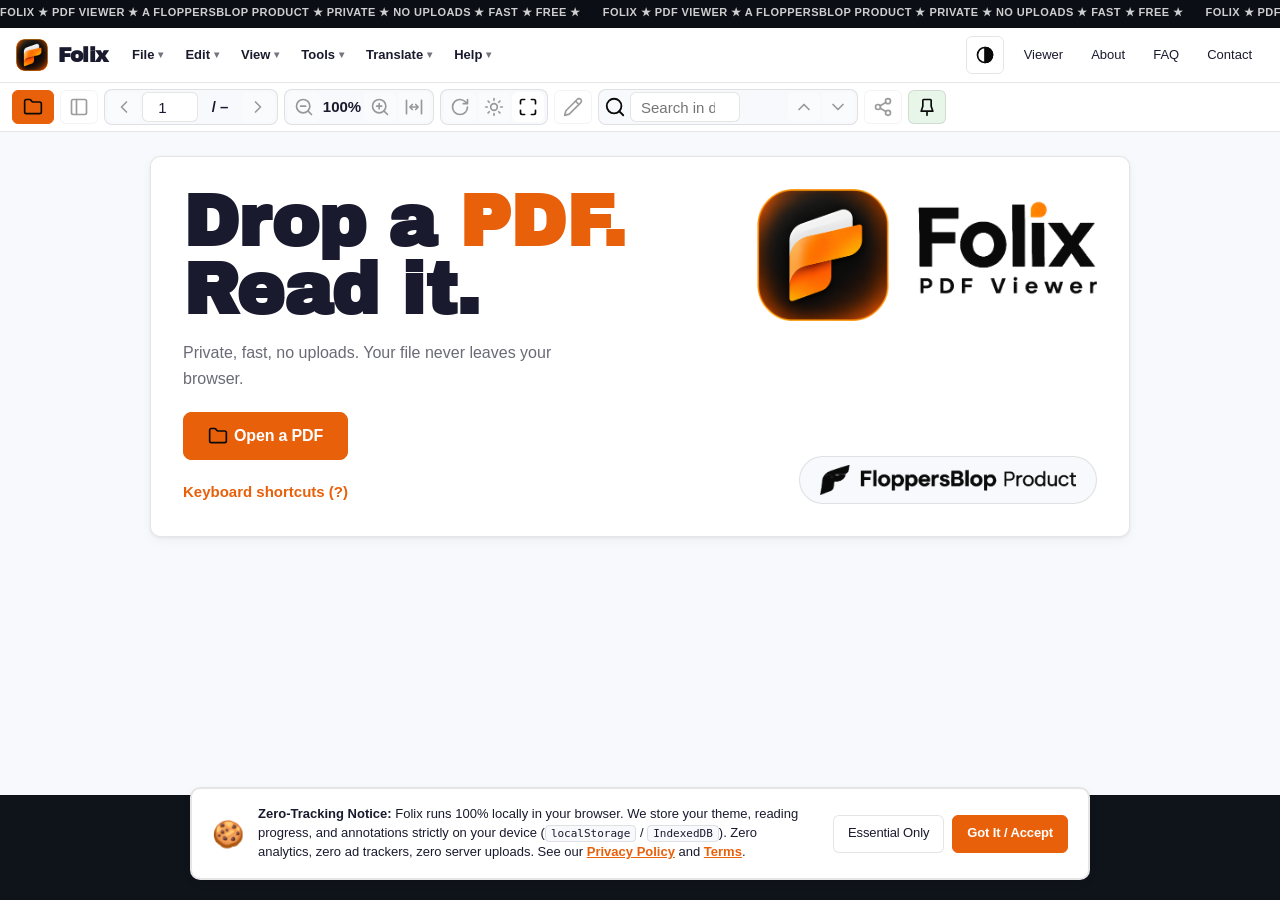
==== commit e8458b07: "Fixed Mobile devices layout issue" ====
--- a/index.html
+++ b/index.html
@@ -16,7 +16,7 @@
 <link rel="icon" type="image/png" sizes="32x32" href="assets/favicon-32.png"><link rel="apple-touch-icon" href="assets/apple-touch-icon.png"><link rel="manifest" href="site.webmanifest"><meta name="mobile-web-app-capable" content="yes"><meta name="apple-mobile-web-app-capable" content="yes"><meta name="apple-mobile-web-app-title" content="Folix">
 
 <script>try{var t=localStorage.getItem('folix.theme');if(t==='auto'){var d=window.matchMedia&&window.matchMedia('(prefers-color-scheme: dark)').matches;document.documentElement.dataset.theme=d?'dark-ui':'light'}else if(t==='dark'||t==='dark-ui'||t==='sepia'||t==='light')document.documentElement.dataset.theme=t;else if(localStorage.getItem('folix.dark')==='1')document.documentElement.dataset.theme='dark-ui'}catch(e){}</script>
-<link rel="stylesheet" href="styles.css?v=2.2"></head>
+<link rel="stylesheet" href="styles.css?v=3.2"></head>
 <body class="app">
 <div id="chrome">
 <div class="ticker" aria-hidden="true"><div class="tk"><span>FOLIX ★ PDF VIEWER ★ A FLOPPERSBLOP PRODUCT ★ PRIVATE ★ NO UPLOADS ★ FAST ★ FREE ★</span><span>FOLIX ★ PDF VIEWER ★ A FLOPPERSBLOP PRODUCT ★ PRIVATE ★ NO UPLOADS ★ FAST ★ FREE ★</span><span>FOLIX ★ PDF VIEWER ★ A FLOPPERSBLOP PRODUCT ★ PRIVATE ★ NO UPLOADS ★ FAST ★ FREE ★</span><span>FOLIX ★ PDF VIEWER ★ A FLOPPERSBLOP PRODUCT ★ PRIVATE ★ NO UPLOADS ★ FAST ★ FREE ★</span><span>FOLIX ★ PDF VIEWER ★ A FLOPPERSBLOP PRODUCT ★ PRIVATE ★ NO UPLOADS ★ FAST ★ FREE ★</span><span>FOLIX ★ PDF VIEWER ★ A FLOPPERSBLOP PRODUCT ★ PRIVATE ★ NO UPLOADS ★ FAST ★ FREE ★</span></div></div>
@@ -237,4 +237,4 @@
 <script src="lib/ocr/worker-bundle.js?v=2.6"></script>
 <script src="lib/ocr/lang/ita.js"></script>
 <script src="lib/ocr/lang/eng.js"></script>
-<script src="config.js"></script><script src="app.js?v=3.1"></script></body></html>
+<script src="config.js"></script><script src="app.js?v=3.2"></script></body></html>
--- a/styles.css
+++ b/styles.css
@@ -149,13 +149,36 @@
 .hide{display:none!important}
 
 /* ===== RESPONSIVE ===== */
+@media(max-width:860px){
+ .menu-bar{display:none!important}
+ .top-left{gap:0}
+}
 @media(max-width:720px){
- .burger{display:inline-flex}
- #nav{display:none;position:absolute;top:100%;left:0;right:0;background:var(--w);border-bottom:1px solid var(--bd);padding:12px 16px;gap:4px;grid-template-columns:1fr 1fr;box-shadow:0 8px 24px rgba(0,0,0,.1)}
+ .top{padding:6px 12px;padding-top:calc(6px + env(safe-area-inset-top));gap:8px}
+ .top-left{flex:1;min-width:0}
+ .top-right{flex:none;display:flex;align-items:center;gap:6px}
+ .burger{display:inline-flex;width:36px;height:36px}
+ .thm{width:36px;height:36px}
+ #nav{display:none;position:absolute;top:100%;left:0;right:0;background:var(--w);border-bottom:2px solid var(--bd);padding:10px 14px;gap:6px;grid-template-columns:1fr 1fr;box-shadow:0 12px 32px rgba(0,0,0,.18);z-index:999}
  .top.open #nav{display:grid}
- #nav a{text-align:center;padding:12px 8px;background:var(--paper);border-radius:var(--radius-xs)}
+ #nav a{text-align:center;padding:10px 8px;background:var(--paper);border-radius:var(--radius-xs);font-weight:600;font-size:13px;color:var(--ink);border:1px solid var(--bd);text-decoration:none}
+ #nav a:hover,#nav a:active{background:var(--y);color:var(--o);border-color:rgba(232,96,10,.3)}
  footer .nav{grid-template-columns:repeat(2,auto)}
- .brand{font-size:20px}#q{width:110px}
+ .brand{font-size:18px;gap:8px}
+ .brand img{width:28px;height:28px}
+ .bar{
+   overflow-x:auto!important;
+   overflow-y:hidden!important;
+   -webkit-overflow-scrolling:touch;
+   scrollbar-width:none;
+   flex-wrap:nowrap;
+   gap:4px;
+   padding:4px 8px;
+ }
+ .bar::-webkit-scrollbar{display:none}
+ .bar>*{flex-shrink:0}
+ .bar #openl span,.bar #ann span,.bar #share span,.bar #pinl,.bar #moreb span{display:none}
+ .bar #q{width:88px}
  .page{box-shadow:0 2px 8px rgba(0,0,0,.08)}
 }
 @media(prefers-reduced-motion:reduce){*{animation:none!important;transition:none!important}html{scroll-behavior:auto}}
@@ -233,7 +256,7 @@
 dialog p{margin-bottom:14px;font-weight:500}
 dialog input{width:100%;margin-bottom:16px;height:44px;border-radius:var(--radius-xs)}
 dialog .row{display:flex;gap:10px}
-@media(max-width:720px){#side{position:absolute;left:0;top:0;bottom:0;width:min(82vw,300px);box-shadow:8px 0 24px rgba(0,0,0,.12)}}
+@media(max-width:720px){#side{position:absolute;left:0;top:0;bottom:0;width:min(82vw,300px);box-shadow:8px 0 24px rgba(0,0,0,.18);z-index:30}}
 @media print{#side{display:none!important}}
 main#main{touch-action:pan-x pan-y}
 
@@ -289,9 +312,9 @@
 #mnav a,#mnav button{font-family:var(--font-body);font-weight:600;text-transform:none;font-size:13px;color:var(--ink);text-decoration:none;padding:8px 12px;border:1px solid var(--bd);background:var(--w);box-shadow:none;border-radius:var(--radius-xs)}
 #mnav a:hover,#mnav button:hover{background:var(--y);color:var(--o)}
 .abar{flex-wrap:wrap;overflow:visible;padding:6px 12px;gap:8px}
-@media(max-width:1439px){.bar #openl span,#ann span,#pinl,#moreb span{display:none}}
+@media(max-width:1439px){.bar #openl span,#ann span,#share span,#pinl,#moreb span{display:none}}
 @media(max-width:720px){.bar #q,#more #q{width:100px}}
-#more #pinl,#more #ann span{display:inline}
+#more #pinl,#more #ann span,#more #share span{display:inline}
 
 /* ===== THEME CANVAS FILTERS ===== */
 html[data-theme=dark] .page{background:#16161a}
@@ -353,18 +376,18 @@
 #moreb{margin-left:auto}
 .pop{max-height:calc(100vh - 90px);max-height:calc(100dvh - 90px);overflow:auto}
 @media(max-width:520px){
- .bar{gap:4px;padding:5px 8px}
- .bar>button,.bar>.btn{min-width:32px;height:32px;padding:0 6px}
+ .bar{gap:3px;padding:4px 6px}
+ .bar>button,.bar>.btn{min-width:30px;height:30px;padding:0 4px}
  .bar #openl{padding:0 6px}
- .mini button{width:32px;height:32px}
- .mini button img{width:22px;height:22px}
+ .mini button{width:30px;height:30px}
+ .mini button img{width:20px;height:20px}
  .bar .grp{padding:2px;gap:2px}
- .bar .grp button{min-width:28px;height:28px;padding:0 3px}
- .bar #pg{width:40px;height:28px}
- .bar #tot{min-width:0;font-size:12px}
- .bar #zl{min-width:32px;font-size:12px}
+ .bar .grp button{min-width:26px;height:26px;padding:0 2px}
+ .bar #pg{width:34px;height:26px;font-size:12px;padding:0 2px}
+ .bar #tot{min-width:0;font-size:11px}
+ .bar #zl{min-width:26px;font-size:11px}
  .bar .grp>img{display:none}
- #more{max-width:none}
+ #more{max-width:calc(100vw - 16px);width:auto;left:8px;right:8px}
 }
 #pages{transform-origin:0 0}
 
@@ -606,7 +629,6 @@
 .srh span{background:rgba(255,214,10,.4);color:var(--ink);padding:1px 4px;border-radius:2px;box-shadow:none}
 
 /* ===== TOP MENU BAR ===== */
-.menu-bar{display:flex;align-items:center;gap:2px;margin-left:12px}
 .top-left{display:flex;align-items:center;gap:14px;min-width:0;overflow:visible}
 .menu-bar{display:flex;align-items:center;gap:2px;overflow:visible;position:relative}
 .menu-item{position:relative}
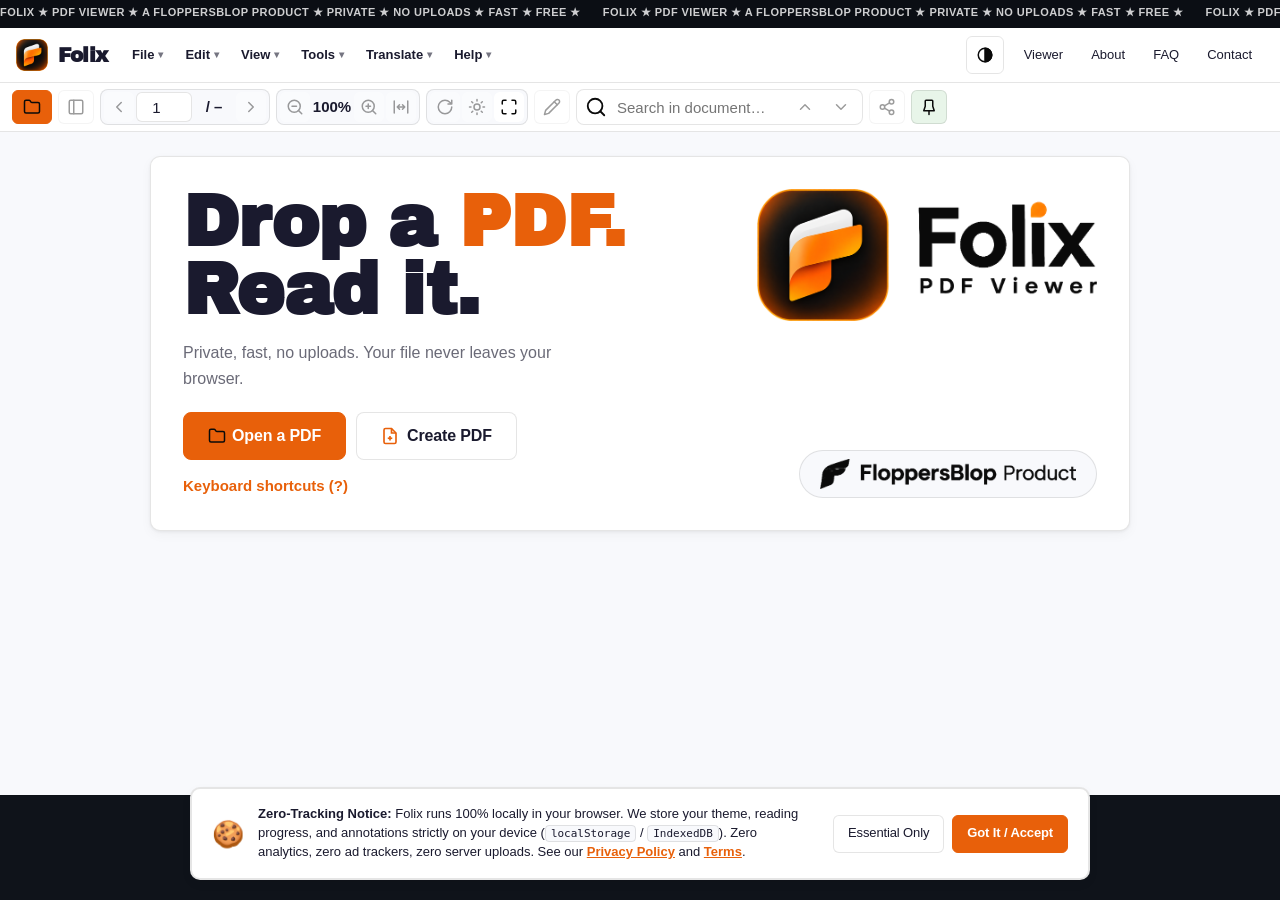
==== commit a7733368: "Folix v1.2.0 introduces complete PDF creation capabilities from scratch directly from the home scree" ====
--- a/index.html
+++ b/index.html
@@ -16,7 +16,8 @@
 <link rel="icon" type="image/png" sizes="32x32" href="assets/favicon-32.png"><link rel="apple-touch-icon" href="assets/apple-touch-icon.png"><link rel="manifest" href="site.webmanifest"><meta name="mobile-web-app-capable" content="yes"><meta name="apple-mobile-web-app-capable" content="yes"><meta name="apple-mobile-web-app-title" content="Folix">
 
 <script>try{var t=localStorage.getItem('folix.theme');if(t==='auto'){var d=window.matchMedia&&window.matchMedia('(prefers-color-scheme: dark)').matches;document.documentElement.dataset.theme=d?'dark-ui':'light'}else if(t==='dark'||t==='dark-ui'||t==='sepia'||t==='light')document.documentElement.dataset.theme=t;else if(localStorage.getItem('folix.dark')==='1')document.documentElement.dataset.theme='dark-ui'}catch(e){}</script>
-<link rel="stylesheet" href="styles.css?v=3.2"></head>
+<link rel="stylesheet" href="styles.css?v=3.3">
+<link rel="stylesheet" href="create.css?v=1.2"></head>
 <body class="app">
 <div id="chrome">
 <div class="ticker" aria-hidden="true"><div class="tk"><span>FOLIX ★ PDF VIEWER ★ A FLOPPERSBLOP PRODUCT ★ PRIVATE ★ NO UPLOADS ★ FAST ★ FREE ★</span><span>FOLIX ★ PDF VIEWER ★ A FLOPPERSBLOP PRODUCT ★ PRIVATE ★ NO UPLOADS ★ FAST ★ FREE ★</span><span>FOLIX ★ PDF VIEWER ★ A FLOPPERSBLOP PRODUCT ★ PRIVATE ★ NO UPLOADS ★ FAST ★ FREE ★</span><span>FOLIX ★ PDF VIEWER ★ A FLOPPERSBLOP PRODUCT ★ PRIVATE ★ NO UPLOADS ★ FAST ★ FREE ★</span><span>FOLIX ★ PDF VIEWER ★ A FLOPPERSBLOP PRODUCT ★ PRIVATE ★ NO UPLOADS ★ FAST ★ FREE ★</span><span>FOLIX ★ PDF VIEWER ★ A FLOPPERSBLOP PRODUCT ★ PRIVATE ★ NO UPLOADS ★ FAST ★ FREE ★</span></div></div>
@@ -28,6 +29,7 @@
     <button type="button" class="menu-btn" aria-haspopup="true" aria-expanded="false">File <span class="arr">&#9662;</span></button>
     <div class="menu-dropdown">
       <button type="button" data-action="open"><img class="ic" src="assets/icons/open.svg" alt=""><span>Open PDF…</span><kbd>Ctrl+O</kbd></button>
+      <button type="button" data-action="create-pdf"><svg class="ic" width="18" height="18" style="width:18px;height:18px;min-width:18px;max-width:18px;min-height:18px;max-height:18px;flex-shrink:0" viewBox="0 0 24 24" fill="none" stroke="currentColor" stroke-width="2"><path d="M14 2H6a2 2 0 0 0-2 2v16a2 2 0 0 0 2 2h12a2 2 0 0 0 2-2V8z"/><polyline points="14 2 14 8 20 8"/><line x1="12" y1="18" x2="12" y2="12"/><line x1="9" y1="15" x2="15" y2="15"/></svg><span>Create PDF…</span><kbd>Ctrl+N</kbd></button>
       <button type="button" data-action="ptadd"><img class="ic" src="assets/icons/pages-edit.svg" alt=""><span>Add pages from PDF…</span></button>
       <hr>
       <button type="button" data-action="dl"><img class="ic" src="assets/icons/download.svg" alt=""><span>Download PDF</span><kbd>Ctrl+S</kbd></button>
@@ -141,7 +143,30 @@
     </div>
   </div>
   <button class="burger" id="burger" aria-label="Menu" aria-expanded="false"><img src="assets/icons/menu.svg" alt=""></button>
-  <nav id="nav" aria-label="Main"><a href="index.html">Viewer</a><a href="about.html">About</a><a href="faq.html">FAQ</a><a href="contact.html">Contact</a></nav>
+  <nav id="nav" aria-label="Main">
+    <div class="nav-section-title">Tools &amp; Actions</div>
+    <div class="nav-grid">
+      <button type="button" class="nav-btn" data-action="open"><img class="ic" src="assets/icons/open.svg" alt=""><span>Open PDF</span></button>
+      <button type="button" class="nav-btn" data-action="create-pdf"><svg class="ic" width="18" height="18" style="width:18px;height:18px;min-width:18px;max-width:18px;min-height:18px;max-height:18px;flex-shrink:0" viewBox="0 0 24 24" fill="none" stroke="currentColor" stroke-width="2"><path d="M14 2H6a2 2 0 0 0-2 2v16a2 2 0 0 0 2 2h12a2 2 0 0 0 2-2V8z"/><polyline points="14 2 14 8 20 8"/><line x1="12" y1="18" x2="12" y2="12"/><line x1="9" y1="15" x2="15" y2="15"/></svg><span>Create PDF</span></button>
+      <button type="button" class="nav-btn" data-action="dl"><img class="ic" src="assets/icons/download.svg" alt=""><span>Download</span></button>
+      <button type="button" class="nav-btn" data-action="ann"><img class="ic" src="assets/icons/pen.svg" alt=""><span>Annotations</span></button>
+      <button type="button" class="nav-btn" data-action="ptb"><img class="ic" src="assets/icons/pages-edit.svg" alt=""><span>Page Tools</span></button>
+      <button type="button" class="nav-btn" data-action="ocrb"><img class="ic" src="assets/icons/ocr.svg" alt=""><span>OCR Text</span></button>
+      <button type="button" class="nav-btn" data-action="trdoc"><img class="ic" src="assets/icons/translate.svg" alt=""><span>Translate</span></button>
+      <button type="button" class="nav-btn" data-action="tts"><img class="ic" src="assets/icons/speaker.svg" alt=""><span>Read Aloud</span></button>
+      <button type="button" class="nav-btn" data-action="share"><img class="ic" src="assets/icons/share.svg" alt=""><span>Share PDF</span></button>
+    </div>
+    <div class="nav-section-title" style="margin-top:6px">Site Pages</div>
+    <div class="nav-links">
+      <a href="index.html">Viewer</a>
+      <a href="about.html">About</a>
+      <a href="faq.html">FAQ</a>
+      <a href="contact.html">Contact</a>
+      <button type="button" class="nav-sub-btn" data-action="hk">Shortcuts (?)</button>
+      <a href="privacy.html">Privacy</a>
+      <a href="terms.html">Terms</a>
+    </div>
+  </nav>
 </div>
 </header>
 <div class="bar" role="toolbar" aria-label="PDF controls">
@@ -192,7 +217,7 @@
 <main id="main"><div id="pages"></div>
 <div id="empty">
 <section class="hero"><img class="lockup l" src="assets/folix-lockup.png" alt="Folix PDF Viewer"><img class="lockup d" src="assets/folix-lockup-dark.png" alt="" aria-hidden="true">
-<div class="copy"><h1>Drop a <em>PDF.</em> Read it.</h1><p>Private, fast, no uploads. Your file never leaves your browser.</p><label class="btn pri" for="file" tabindex="-1"><img src="assets/icons/open.svg" alt=""><span>Open a PDF</span></label> <button id="install" class="btn hide" type="button"><img src="assets/icons/download.svg" alt=""><span>Install app</span></button>
+<div class="copy"><h1>Drop a <em>PDF.</em> Read it.</h1><p>Private, fast, no uploads. Your file never leaves your browser.</p><div class="hero-actions"><label class="btn pri" for="file" tabindex="-1"><img src="assets/icons/open.svg" alt=""><span>Open a PDF</span></label> <button id="btn-create-pdf" class="btn btn-create" type="button"><svg class="ic" width="18" height="18" style="width:18px;height:18px;min-width:18px;max-width:18px;min-height:18px;max-height:18px;flex-shrink:0" viewBox="0 0 24 24" fill="none" stroke="currentColor" stroke-width="2.2"><path d="M14 2H6a2 2 0 0 0-2 2v16a2 2 0 0 0 2 2h12a2 2 0 0 0 2-2V8z"/><polyline points="14 2 14 8 20 8"/><line x1="12" y1="18" x2="12" y2="12"/><line x1="9" y1="15" x2="15" y2="15"/></svg><span>Create PDF</span></button> <button id="install" class="btn hide" type="button"><img src="assets/icons/download.svg" alt=""><span>Install app</span></button></div>
 <button id="hkb2" class="lnk" type="button">Keyboard shortcuts (?)</button></div>
 <div class="pill"><img class="l" src="assets/floppersblop-product.png" alt="FloppersBlop Product"><img class="d" src="assets/floppersblop-product-dark.png" alt="" aria-hidden="true"></div></section>
 <section id="recent" class="recent hide" aria-label="Recent files"><div class="rh"><h2>Recent</h2><button id="rclr" class="lnk" type="button">Clear</button></div><div id="rgrid"></div><p class="rnote">Recent files are kept only in this browser.</p></section>
@@ -202,7 +227,7 @@
 <button id="reveal" class="hide" aria-label="Show top bar">&#9660; BAR</button>
 <dialog id="pw" aria-labelledby="pwt"><form id="pwf"><div class="dlg-hdr"><div class="dlg-title-wrap"><h2 id="pwt">Locked PDF</h2></div><button type="button" id="pwx" class="dlg-x" aria-label="Close">&times;</button></div><p id="pwmsg"></p><input id="pwi" type="password" autocomplete="off" aria-label="PDF password" placeholder="PASSWORD"><div class="row"><button type="submit" class="pri" id="pwok">Unlock</button><button type="button" class="btn" onclick="$('pw').close()">Cancel</button></div></form></dialog>
 <dialog id="ntd" aria-labelledby="ntt"><form id="ntf"><div class="dlg-hdr"><div class="dlg-title-wrap"><h2 id="ntt">Add note</h2></div><button type="button" id="ntc" class="dlg-x" aria-label="Close">&times;</button></div><textarea id="nti" rows="4" maxlength="500" aria-label="Note text" placeholder="TYPE YOUR NOTE"></textarea><div class="row"><button type="submit" class="pri">Add</button><button type="button" class="btn" onclick="$('ntd').close()">Cancel</button></div></form></dialog>
-<dialog id="hk" aria-labelledby="hkt"><div class="dlg-hdr"><div class="dlg-title-wrap"><h2 id="hkt">Keyboard shortcuts</h2></div><button type="button" id="hkx" class="dlg-x" aria-label="Close">&times;</button></div><table class="keys"><tr><td><kbd>← →</kbd></td><td>Previous / next page</td></tr><tr><td><kbd>Home / End</kbd></td><td>First / last page</td></tr><tr><td><kbd>Ctrl + F</kbd></td><td>Search</td></tr><tr><td><kbd>Ctrl + / Ctrl −</kbd></td><td>Zoom in / out</td></tr><tr><td><kbd>W</kbd></td><td>Fit width</td></tr><tr><td><kbd>H</kbd></td><td>Fit height</td></tr><tr><td><kbd>R</kbd></td><td>Rotate</td></tr><tr><td><kbd>T</kbd></td><td>Change theme</td></tr><tr><td><kbd>2</kbd></td><td>Two-page view</td></tr><tr><td><kbd>S</kbd></td><td>Pages sidebar</td></tr><tr><td><kbd>A</kbd></td><td>Annotation tools</td></tr><tr><td><kbd>Ctrl + Z / Y</kbd></td><td>Undo / redo</td></tr><tr><td><kbd>Esc</kbd></td><td>Close menu or tool</td></tr><tr><td><kbd>X</kbd></td><td>Translate document</td></tr><tr><td><kbd>O</kbd></td><td>Text recognition (OCR)</td></tr><tr><td><kbd>G</kbd></td><td>Go to page</td></tr><tr><td><kbd>V</kbd></td><td>Read aloud</td></tr><tr><td><kbd>C</kbd></td><td>Fit content (trim margins)</td></tr><tr><td><kbd>E</kbd></td><td>Page tools</td></tr><tr><td><kbd>L</kbd></td><td>Spotlight night reading</td></tr><tr><td><kbd>[</kbd> <kbd>]</kbd></td><td>Spotlight smaller / larger</td></tr><tr><td><kbd>?</kbd></td><td>This help</td></tr></table><div class="row"><button type="button" class="pri" onclick="$('hk').close()">Close</button></div></dialog>
+<dialog id="hk" aria-labelledby="hkt"><div class="dlg-hdr"><div class="dlg-title-wrap"><h2 id="hkt">Keyboard shortcuts</h2></div><button type="button" id="hkx" class="dlg-x" aria-label="Close">&times;</button></div><table class="keys"><tr><td><kbd>Ctrl + N</kbd></td><td>Create new PDF (Images / Word editor)</td></tr><tr><td><kbd>← →</kbd></td><td>Previous / next page</td></tr><tr><td><kbd>Home / End</kbd></td><td>First / last page</td></tr><tr><td><kbd>Ctrl + F</kbd></td><td>Search</td></tr><tr><td><kbd>Ctrl + / Ctrl −</kbd></td><td>Zoom in / out</td></tr><tr><td><kbd>W</kbd></td><td>Fit width</td></tr><tr><td><kbd>H</kbd></td><td>Fit height</td></tr><tr><td><kbd>R</kbd></td><td>Rotate</td></tr><tr><td><kbd>T</kbd></td><td>Change theme</td></tr><tr><td><kbd>2</kbd></td><td>Two-page view</td></tr><tr><td><kbd>S</kbd></td><td>Pages sidebar</td></tr><tr><td><kbd>A</kbd></td><td>Annotation tools</td></tr><tr><td><kbd>Ctrl + Z / Y</kbd></td><td>Undo / redo</td></tr><tr><td><kbd>Esc</kbd></td><td>Close menu or tool</td></tr><tr><td><kbd>X</kbd></td><td>Translate document</td></tr><tr><td><kbd>O</kbd></td><td>Text recognition (OCR)</td></tr><tr><td><kbd>G</kbd></td><td>Go to page</td></tr><tr><td><kbd>V</kbd></td><td>Read aloud</td></tr><tr><td><kbd>C</kbd></td><td>Fit content (trim margins)</td></tr><tr><td><kbd>E</kbd></td><td>Page tools</td></tr><tr><td><kbd>L</kbd></td><td>Spotlight night reading</td></tr><tr><td><kbd>[</kbd> <kbd>]</kbd></td><td>Spotlight smaller / larger</td></tr><tr><td><kbd>?</kbd></td><td>This help</td></tr></table><div class="row"><button type="button" class="pri" onclick="$('hk').close()">Close</button></div></dialog>
 <dialog id="sgd" aria-labelledby="sgt"><form id="sgf"><div class="dlg-hdr"><div class="dlg-title-wrap"><h2 id="sgt">Signature</h2></div><button type="button" id="sgx" class="dlg-x" aria-label="Close">&times;</button></div>
 <div id="sgsaved" class="hide"><p>Saved signature</p><img id="sgimg" alt="Saved signature"><button type="button" id="sguse" class="pri">Use saved</button><p class="or">OR CREATE A NEW ONE</p></div>
 <div class="tabs2"><button type="button" id="sgtd" class="on">Draw</button><button type="button" id="sgtt">Type</button></div>
@@ -210,10 +235,241 @@
 <div id="sgtype" class="hide"><input id="sgi" type="text" maxlength="40" placeholder="TYPE YOUR NAME" aria-label="Signature text"><div id="sgprev"></div></div>
 <p id="sgerr" class="err" role="alert"></p>
 <div class="row"><button type="submit" class="pri">Place signature</button><button type="button" class="btn" onclick="$('sgd').close()">Cancel</button></div></form></dialog>
-<dialog id="ptd" aria-labelledby="ptt"><div class="dlg-hdr"><div class="dlg-title-wrap"><h2 id="ptt">Page tools</h2></div><button type="button" id="ptx" class="dlg-x" aria-label="Close">&times;</button></div><p class="pts">Drag pages to reorder. Rotate, delete or select pages, add pages from another PDF, then apply the changes or save a copy.</p>
-<div class="ptbar"><button type="button" id="ptall">Select all</button><button type="button" id="ptnone">Clear selection</button><label class="btn" for="ptadd">Add pages from a PDF</label><input id="ptadd" type="file" accept="application/pdf,.pdf" class="hide"></div>
+<dialog id="ptd" aria-labelledby="ptt"><div class="dlg-hdr"><div class="dlg-title-wrap"><h2 id="ptt">Page tools</h2></div><button type="button" id="ptx" class="dlg-x" aria-label="Close">&times;</button></div><p id="ptdesc" class="pts">Drag pages to reorder. Rotate, delete or select pages, add pages from another PDF, then apply the changes or save a copy.</p>
+<div class="ptbar"><button type="button" id="ptall">Select all</button><button type="button" id="ptnone">Clear selection</button><label class="btn" for="ptadd">Add pages from a PDF</label><input id="ptadd" type="file" accept="application/pdf,.pdf" class="hide"><label class="btn" for="ptaddimg">Add image as page</label><input id="ptaddimg" type="file" accept="image/png,image/jpeg,image/jpg,image/webp" multiple class="hide"></div>
 <div id="ptg"></div><p id="pterr" class="err" role="alert"></p>
 <div class="row ptrow"><button type="button" id="ptapply" class="pri">Apply to this document</button><button type="button" id="ptsave">Save a copy</button><button type="button" id="ptext">Extract selected</button></div></dialog>
+<!-- CREATE PDF CHOOSER DIALOG -->
+<dialog id="created" class="dlg-create" aria-labelledby="createt">
+  <div class="dlg-hdr">
+    <div class="dlg-title-wrap">
+      <svg class="ic" viewBox="0 0 24 24" fill="none" stroke="var(--o)" stroke-width="2.5" style="width:22px;height:22px"><path d="M14 2H6a2 2 0 0 0-2 2v16a2 2 0 0 0 2 2h12a2 2 0 0 0 2-2V8z"/><polyline points="14 2 14 8 20 8"/><line x1="12" y1="18" x2="12" y2="12"/><line x1="9" y1="15" x2="15" y2="15"/></svg>
+      <h2 id="createt">Create PDF</h2>
+    </div>
+    <button type="button" id="createx" class="dlg-x" aria-label="Close">&times;</button>
+  </div>
+  <p class="pts">Choose how you would like to create your new PDF:</p>
+  <div class="create-options">
+    <button type="button" id="opt-create-img" class="create-card">
+      <div class="create-card-icon img-opt">
+        <svg viewBox="0 0 24 24" fill="none" stroke="currentColor" stroke-width="2" style="width:26px;height:26px"><rect x="3" y="3" width="18" height="18" rx="2" ry="2"/><circle cx="8.5" cy="8.5" r="1.5"/><polyline points="21 15 16 10 5 21"/></svg>
+      </div>
+      <div class="create-card-body">
+        <div class="create-card-title">From Images (PNG, JPG, WebP)</div>
+        <div class="create-card-desc">Select photos or image scans to organize, rotate, reorder, and compile into a multi-page PDF document.</div>
+      </div>
+      <div class="create-card-arr">&rarr;</div>
+    </button>
+    <button type="button" id="opt-create-doc" class="create-card">
+      <div class="create-card-icon doc-opt">
+        <svg viewBox="0 0 24 24" fill="none" stroke="currentColor" stroke-width="2" style="width:26px;height:26px"><path d="M14 2H6a2 2 0 0 0-2 2v16a2 2 0 0 0 2 2h12a2 2 0 0 0 2-2V8z"/><polyline points="14 2 14 8 20 8"/><line x1="16" y1="13" x2="8" y2="13"/><line x1="16" y1="17" x2="8" y2="17"/><polyline points="10 9 9 9 8 9"/></svg>
+      </div>
+      <div class="create-card-body">
+        <div class="create-card-title">From Text (MS Word Style)</div>
+        <div class="create-card-desc">Write rich text documents with fonts, headings, formatting, lists, tables, and colors, then export or edit as PDF.</div>
+      </div>
+      <div class="create-card-arr">&rarr;</div>
+    </button>
+  </div>
+</dialog>
+<input id="create-img-input" type="file" accept="image/png,image/jpeg,image/jpg,image/webp" multiple class="hide">
+<!-- MS WORD-STYLE DOCUMENT STUDIO DIALOG -->
+<dialog id="word-modal" class="word-studio" aria-label="Folix Document Editor">
+  <div class="word-titlebar">
+    <div class="word-tb-left">
+      <div class="word-app-badge" title="Folix Document Editor">
+        <svg viewBox="0 0 24 24" fill="none" stroke="currentColor" stroke-width="2" style="width:20px;height:20px"><path d="M14 2H6a2 2 0 0 0-2 2v16a2 2 0 0 0 2 2h12a2 2 0 0 0 2-2V8z"/><polyline points="14 2 14 8 20 8"/><line x1="16" y1="13" x2="8" y2="13"/><line x1="16" y1="17" x2="8" y2="17"/><polyline points="10 9 9 9 8 9"/></svg>
+      </div>
+      <input id="word-doc-title" class="word-title-input" type="text" value="Document 1" placeholder="Document Name" aria-label="Document Title">
+      <span class="word-tag">Word Studio</span>
+    </div>
+    <div class="word-tb-right">
+      <button type="button" id="word-btn-export" class="word-btn pri" title="Download compiled PDF file">
+        <svg class="ic" viewBox="0 0 24 24" fill="none" stroke="currentColor" stroke-width="2"><path d="M21 15v4a2 2 0 0 1-2 2H5a2 2 0 0 1-2-2v-4"/><polyline points="7 10 12 15 17 10"/><line x1="12" y1="15" x2="12" y2="3"/></svg>
+        <span>Export PDF</span>
+      </button>
+      <button type="button" id="word-btn-open-viewer" class="word-btn sec" title="Compile and open in Folix Viewer">
+        <svg class="ic" viewBox="0 0 24 24" fill="none" stroke="currentColor" stroke-width="2"><path d="M1 12s4-8 11-8 11 8 11 8-4 8-11 8-11-8-11-8z"/><circle cx="12" cy="12" r="3"/></svg>
+        <span>Open in Folix</span>
+      </button>
+      <button type="button" id="word-btn-print" class="word-btn" title="Print document / save vector PDF via browser">
+        <svg class="ic" viewBox="0 0 24 24" fill="none" stroke="currentColor" stroke-width="2"><polyline points="6 9 6 2 18 2 18 9"/><path d="M6 18H4a2 2 0 0 1-2-2v-5a2 2 0 0 1 2-2h16a2 2 0 0 1 2 2v5a2 2 0 0 1-2 2h-2"/><rect x="6" y="14" width="12" height="8"/></svg>
+        <span>Print</span>
+      </button>
+      <button type="button" id="word-btn-close" class="word-btn word-btn-close" title="Exit Document Studio and return to Folix">
+        <svg viewBox="0 0 24 24" fill="none" stroke="currentColor" stroke-width="2" style="width:14px;height:14px"><line x1="18" y1="6" x2="6" y2="18"/><line x1="6" y1="6" x2="18" y2="18"/></svg>
+        <span>Close</span>
+      </button>
+    </div>
+  </div>
+  <div class="word-ribbon">
+    <div class="word-tabs">
+      <button type="button" class="word-tab active" data-tab="home">Home</button>
+      <button type="button" class="word-tab" data-tab="insert">Insert</button>
+      <button type="button" class="word-tab" data-tab="layout">Layout</button>
+    </div>
+    <div id="word-tab-home" class="word-ribbon-panel active">
+      <div class="word-grp">
+        <div class="word-grp-row">
+          <button type="button" class="word-tool-btn" data-cmd="undo" title="Undo (Ctrl+Z)"><svg viewBox="0 0 24 24" fill="none" stroke="currentColor" stroke-width="2"><path d="M3 7v6h6"/><path d="M21 17a9 9 0 0 0-9-9 9 9 0 0 0-6 2.3L3 13"/></svg></button>
+          <button type="button" class="word-tool-btn" data-cmd="redo" title="Redo (Ctrl+Y)"><svg viewBox="0 0 24 24" fill="none" stroke="currentColor" stroke-width="2"><path d="M21 7v6h-6"/><path d="M3 17a9 9 0 0 1 9-9 9 9 0 0 1 6 2.3L21 13"/></svg></button>
+        </div>
+        <div class="word-grp-label">Undo</div>
+      </div>
+      <div class="word-grp">
+        <div class="word-grp-row">
+          <select id="word-font-family" class="word-select font-fam" title="Font Family">
+            <option value="Aptos, sans-serif" selected>Aptos (Body)</option>
+            <option value="Arial, sans-serif">Arial</option>
+            <option value="Calibri, sans-serif">Calibri</option>
+            <option value="Georgia, serif">Georgia</option>
+            <option value="'Times New Roman', serif">Times New Roman</option>
+            <option value="'Space Mono', monospace">Space Mono</option>
+            <option value="'Courier New', monospace">Courier New</option>
+            <option value="'Trebuchet MS', sans-serif">Trebuchet MS</option>
+          </select>
+          <select id="word-font-size" class="word-select font-sz" title="Font Size">
+            <option value="1">10 pt</option>
+            <option value="2">11 pt</option>
+            <option value="3" selected>12 pt</option>
+            <option value="4">14 pt</option>
+            <option value="5">18 pt</option>
+            <option value="6">24 pt</option>
+            <option value="7">32 pt</option>
+          </select>
+        </div>
+        <div class="word-grp-row">
+          <button type="button" class="word-tool-btn" data-cmd="bold" title="Bold (Ctrl+B)"><strong>B</strong></button>
+          <button type="button" class="word-tool-btn" data-cmd="italic" title="Italic (Ctrl+I)"><em>I</em></button>
+          <button type="button" class="word-tool-btn" data-cmd="underline" title="Underline (Ctrl+U)"><u>U</u></button>
+          <button type="button" class="word-tool-btn" data-cmd="strikeThrough" title="Strikethrough"><s>ab</s></button>
+          <button type="button" class="word-tool-btn" data-cmd="subscript" title="Subscript">x<sub>2</sub></button>
+          <button type="button" class="word-tool-btn" data-cmd="superscript" title="Superscript">x<sup>2</sup></button>
+          <label class="word-color-wrap" title="Font Color">
+            <span class="word-color-lbl">A</span>
+            <input type="color" id="word-font-color" value="#1a1a2e">
+          </label>
+          <label class="word-color-wrap bg-wrap" title="Highlight Color">
+            <svg viewBox="0 0 24 24" fill="none" stroke="currentColor" stroke-width="2" style="width:14px;height:14px"><path d="M12 2l4 4-9 9H3v-4l9-9z"/></svg>
+            <input type="color" id="word-bg-color" value="#ffff00">
+          </label>
+          <button type="button" class="word-tool-btn" data-cmd="removeFormat" title="Clear Formatting">&#10006;</button>
+        </div>
+        <div class="word-grp-label">Font</div>
+      </div>
+      <div class="word-grp">
+        <div class="word-grp-row">
+          <button type="button" class="word-tool-btn" data-cmd="insertUnorderedList" title="Bulleted List"><svg viewBox="0 0 24 24" fill="none" stroke="currentColor" stroke-width="2"><line x1="8" y1="6" x2="21" y2="6"/><line x1="8" y1="12" x2="21" y2="12"/><line x1="8" y1="18" x2="21" y2="18"/><circle cx="4" cy="6" r="1.5" fill="currentColor"/><circle cx="4" cy="12" r="1.5" fill="currentColor"/><circle cx="4" cy="18" r="1.5" fill="currentColor"/></svg></button>
+          <button type="button" class="word-tool-btn" data-cmd="insertOrderedList" title="Numbered List"><svg viewBox="0 0 24 24" fill="none" stroke="currentColor" stroke-width="2"><line x1="10" y1="6" x2="21" y2="6"/><line x1="10" y1="12" x2="21" y2="12"/><line x1="10" y1="18" x2="21" y2="18"/><path d="M4 6h2v-4"/><path d="M4 10h2a2 2 0 0 1 0 4H4"/></svg></button>
+          <button type="button" class="word-tool-btn" data-cmd="outdent" title="Decrease Indent"><svg viewBox="0 0 24 24" fill="none" stroke="currentColor" stroke-width="2"><polyline points="7 8 3 12 7 16"/><line x1="21" y1="12" x2="11" y2="12"/><line x1="21" y1="6" x2="11" y2="6"/><line x1="21" y1="18" x2="11" y2="18"/></svg></button>
+          <button type="button" class="word-tool-btn" data-cmd="indent" title="Increase Indent"><svg viewBox="0 0 24 24" fill="none" stroke="currentColor" stroke-width="2"><polyline points="7 16 11 12 7 8"/><line x1="3" y1="12" x2="13" y2="12"/><line x1="21" y1="6" x2="3" y2="6"/><line x1="21" y1="18" x2="3" y2="18"/></svg></button>
+        </div>
+        <div class="word-grp-row">
+          <button type="button" class="word-tool-btn" data-cmd="justifyLeft" title="Align Left"><svg viewBox="0 0 24 24" fill="none" stroke="currentColor" stroke-width="2"><line x1="17" y1="10" x2="3" y2="10"/><line x1="21" y1="6" x2="3" y2="6"/><line x1="21" y1="14" x2="3" y2="14"/><line x1="17" y1="18" x2="3" y2="18"/></svg></button>
+          <button type="button" class="word-tool-btn" data-cmd="justifyCenter" title="Align Center"><svg viewBox="0 0 24 24" fill="none" stroke="currentColor" stroke-width="2"><line x1="18" y1="10" x2="6" y2="10"/><line x1="21" y1="6" x2="3" y2="6"/><line x1="21" y1="14" x2="3" y2="14"/><line x1="18" y1="18" x2="6" y2="18"/></svg></button>
+          <button type="button" class="word-tool-btn" data-cmd="justifyRight" title="Align Right"><svg viewBox="0 0 24 24" fill="none" stroke="currentColor" stroke-width="2"><line x1="21" y1="10" x2="7" y2="10"/><line x1="21" y1="6" x2="3" y2="6"/><line x1="21" y1="14" x2="3" y2="14"/><line x1="21" y1="18" x2="7" y2="18"/></svg></button>
+          <button type="button" class="word-tool-btn" data-cmd="justifyFull" title="Justify"><svg viewBox="0 0 24 24" fill="none" stroke="currentColor" stroke-width="2"><line x1="21" y1="10" x2="3" y2="10"/><line x1="21" y1="6" x2="3" y2="6"/><line x1="21" y1="14" x2="3" y2="14"/><line x1="21" y1="18" x2="3" y2="18"/></svg></button>
+        </div>
+        <div class="word-grp-label">Paragraph</div>
+      </div>
+      <div class="word-grp word-grp-styles">
+        <div class="word-styles-bar">
+          <button type="button" class="word-style-chip" data-style="p"><span class="chip-h">Normal</span><span class="chip-s">Body Text</span></button>
+          <button type="button" class="word-style-chip" data-style="h1"><span class="chip-h" style="font-size:15px;font-weight:700">Heading 1</span><span class="chip-s">Major Section</span></button>
+          <button type="button" class="word-style-chip" data-style="h2"><span class="chip-h" style="font-size:13px;font-weight:700">Heading 2</span><span class="chip-s">Subsection</span></button>
+          <button type="button" class="word-style-chip" data-style="h3"><span class="chip-h" style="font-size:12px;font-weight:600">Heading 3</span><span class="chip-s">Subtopic</span></button>
+          <button type="button" class="word-style-chip" data-style="blockquote"><span class="chip-h" style="font-style:italic">Quote</span><span class="chip-s">Callout</span></button>
+          <button type="button" class="word-style-chip" data-style="pre"><span class="chip-h" style="font-family:monospace">Code</span><span class="chip-s">Monospace</span></button>
+        </div>
+        <div class="word-grp-label">Styles</div>
+      </div>
+    </div>
+    <div id="word-tab-insert" class="word-ribbon-panel">
+      <div class="word-grp">
+        <div class="word-grp-row">
+          <label class="word-tool-btn-labeled" title="Insert photo or image">
+            <svg viewBox="0 0 24 24" fill="none" stroke="currentColor" stroke-width="2"><rect x="3" y="3" width="18" height="18" rx="2" ry="2"/><circle cx="8.5" cy="8.5" r="1.5"/><polyline points="21 15 16 10 5 21"/></svg>
+            <span>Picture</span>
+            <input type="file" id="word-insert-img" accept="image/*" class="hide">
+          </label>
+          <button type="button" id="word-insert-tbl" class="word-tool-btn-labeled" title="Insert grid table">
+            <svg viewBox="0 0 24 24" fill="none" stroke="currentColor" stroke-width="2"><rect x="3" y="3" width="18" height="18" rx="2"/><line x1="3" y1="9" x2="21" y2="9"/><line x1="3" y1="15" x2="21" y2="15"/><line x1="9" y1="3" x2="9" y2="21"/><line x1="15" y1="3" x2="15" y2="21"/></svg>
+            <span>Table</span>
+          </button>
+          <button type="button" id="word-insert-hr" class="word-tool-btn-labeled" title="Insert divider line">
+            <svg viewBox="0 0 24 24" fill="none" stroke="currentColor" stroke-width="2"><line x1="2" y1="12" x2="22" y2="12" stroke-dasharray="2 2"/></svg>
+            <span>Line</span>
+          </button>
+          <button type="button" id="word-insert-link" class="word-tool-btn-labeled" title="Insert hyperlink">
+            <svg viewBox="0 0 24 24" fill="none" stroke="currentColor" stroke-width="2"><path d="M10 13a5 5 0 0 0 7.54.54l3-3a5 5 0 0 0-7.07-7.07l-1.72 1.71"/><path d="M14 11a5 5 0 0 0-7.54-.54l-3 3a5 5 0 0 0 7.07 7.07l1.71-1.71"/></svg>
+            <span>Link</span>
+          </button>
+          <button type="button" id="word-insert-break" class="word-tool-btn-labeled" title="Insert new page sheet">
+            <svg viewBox="0 0 24 24" fill="none" stroke="currentColor" stroke-width="2"><rect x="4" y="2" width="16" height="8" rx="1"/><rect x="4" y="14" width="16" height="8" rx="1"/><line x1="2" y1="12" x2="22" y2="12" stroke-dasharray="3 3"/></svg>
+            <span>Page Break</span>
+          </button>
+        </div>
+        <div class="word-grp-label">Insert Tools</div>
+      </div>
+    </div>
+    <div id="word-tab-layout" class="word-ribbon-panel">
+      <div class="word-grp">
+        <div class="word-grp-row">
+          <label style="display:flex;align-items:center;gap:6px;font-size:12px;font-weight:600">Orientation
+            <select id="word-layout-orient" class="word-select">
+              <option value="portrait" selected>Portrait</option>
+              <option value="landscape">Landscape</option>
+            </select>
+          </label>
+          <label style="display:flex;align-items:center;gap:6px;font-size:12px;font-weight:600">Margins
+            <select id="word-layout-margins" class="word-select">
+              <option value="normal" selected>Normal (25mm)</option>
+              <option value="narrow">Narrow (12mm)</option>
+              <option value="wide">Wide (38mm)</option>
+            </select>
+          </label>
+        </div>
+        <div class="word-grp-label">Page Setup</div>
+      </div>
+    </div>
+  </div>
+  <div class="word-workspace" id="word-workspace">
+    <div class="word-pages-container" id="word-pages-container">
+      <div class="word-page" data-page="1">
+        <div class="word-page-header">
+          <span class="word-header-doc">Document 1</span>
+          <span class="word-header-page">Page 1</span>
+        </div>
+        <div class="word-page-content" contenteditable="true" spellcheck="true" placeholder="Start typing your document here...">
+          <h1>Document Title</h1>
+          <p>Start writing your text here. You can format with headings, bold, italic, colors, bullet points, tables, and insert images.</p>
+        </div>
+        <div class="word-page-footer">
+          <span>Folix - A FloppersBlop Product</span>
+          <span class="word-page-num">1</span>
+        </div>
+      </div>
+    </div>
+    <div class="word-page-controls">
+      <button type="button" id="word-add-page-btn" class="word-page-action-btn"><svg viewBox="0 0 24 24" fill="none" stroke="currentColor" stroke-width="2" style="width:14px;height:14px"><line x1="12" y1="5" x2="12" y2="19"/><line x1="5" y1="12" x2="19" y2="12"/></svg> Add Page</button>
+      <button type="button" id="word-del-page-btn" class="word-page-action-btn del"><svg viewBox="0 0 24 24" fill="none" stroke="currentColor" stroke-width="2" style="width:14px;height:14px"><polyline points="3 6 5 6 21 6"/><path d="M19 6v14a2 2 0 0 1-2 2H7a2 2 0 0 1-2-2V6m3 0V4a2 2 0 0 1 2-2h4a2 2 0 0 1 2 2v2"/></svg> Delete Current Page</button>
+    </div>
+  </div>
+  <div class="word-statusbar">
+    <div class="word-sb-left">
+      <span id="word-stat-pages">Page 1 of 1</span>
+      <span class="word-sb-dot">&middot;</span>
+      <span id="word-stat-words">26 words</span>
+      <span class="word-sb-dot">&middot;</span>
+      <span id="word-stat-chars">158 characters</span>
+    </div>
+    <div class="word-sb-right">
+      <button type="button" id="word-zoom-out" class="word-zoom-btn" title="Zoom Out">&minus;</button>
+      <span id="word-zoom-lbl">100%</span>
+      <button type="button" id="word-zoom-in" class="word-zoom-btn" title="Zoom In">+</button>
+    </div>
+  </div>
+</dialog>
 <dialog id="ocrd" aria-labelledby="ocrt"><form id="ocrf" onsubmit="return false"><div class="dlg-hdr"><div class="dlg-title-wrap"><svg class="ic" viewBox="0 0 24 24" fill="none" stroke="currentColor" stroke-width="2" style="width:20px;height:20px"><path d="M7 3H5a2 2 0 0 0-2 2v2M17 3h2a2 2 0 0 1 2 2v2M7 21H5a2 2 0 0 1-2-2v-2M17 21h2a2 2 0 0 0 2-2v-2M9 9h6v6H9z"/></svg><h2 id="ocrt">Text Recognition (OCR)</h2></div><button type="button" id="ocrx" class="dlg-x" aria-label="Close">&times;</button></div><p class="pts">Extract text from scanned pages using on-device Tesseract OCR.</p><div style="display:grid;grid-template-columns:1fr 1fr;gap:10px;margin-bottom:12px"><label style="display:grid;gap:4px;font-size:12px;font-weight:600">Language<select id="ocrlang" style="height:36px;border-radius:6px;padding:0 8px;border:1px solid var(--bd);background:var(--w);color:var(--ink)"><option value="ita">Italiano (Offline)</option><option value="eng">English (Offline)</option><option value="ita+eng">Italiano + English (Offline)</option><option value="spa">Español</option><option value="fra">Français</option><option value="deu">Deutsch</option><option value="por">Português</option><option value="rus">Русский</option><option value="chi_sim">中文 (Simplified)</option><option value="jpn">日本語</option><option value="ara">العربية</option></select></label><label style="display:grid;gap:4px;font-size:12px;font-weight:600">Page Scope<select id="ocrscope" style="height:36px;border-radius:6px;padding:0 8px;border:1px solid var(--bd);background:var(--w);color:var(--ink)"><option value="cur">Current Page</option><option value="all">All Pages</option></select></label></div><div class="row" style="margin-bottom:12px;gap:8px"><button type="button" id="ocrrun" class="pri" style="flex:1">Start Recognition</button><button type="button" id="ocrstop" class="hide" style="flex:1">Stop</button></div><div id="ocrprog" class="hide" style="margin-bottom:12px"><div style="display:flex;justify-content:space-between;font-size:12px;margin-bottom:4px"><span id="ocrstat">Recognizing…</span><span id="ocrpct">0%</span></div><div style="height:6px;background:var(--paper);border-radius:3px;overflow:hidden"><div id="ocrbar" style="height:100%;width:0;background:var(--o);transition:width .2s"></div></div></div><div id="ocrres" class="hide" style="margin-bottom:10px"><div style="display:flex;justify-content:space-between;align-items:center;margin-bottom:6px"><label style="font-size:12px;font-weight:600">Extracted Text</label><span id="ocrwords" style="font-size:11px;opacity:.7"></span></div><textarea id="ocrtxt" rows="8" readonly style="width:100%;border-radius:6px;padding:10px;font:13px/1.4 var(--font-body);resize:vertical;border:1px solid var(--bd);background:var(--paper);color:var(--ink);box-sizing:border-box"></textarea><div class="ptbar" style="margin-top:10px;gap:6px;flex-wrap:wrap"><button type="button" id="ocrpdf" class="pri" title="Download PDF with embedded invisible text layer">Download Searchable PDF</button><button type="button" id="ocrtrans" title="Translate extracted text in the Translate tab">Translate text</button><button type="button" id="ocrcopy">Copy text</button><button type="button" id="ocrdown">Download .txt</button><button type="button" id="ocrspeak">Read aloud</button><button type="button" id="ocrinject" title="Make this scanned page selectable and searchable in the viewer">Make page searchable</button></div></div></form></dialog>
 <div id="ttsbar" class="hide" role="group" aria-label="Read aloud controls"><button id="ttsprev" type="button" aria-label="Previous sentence">&lsaquo;</button><button id="ttsplay" type="button">Pause</button><button id="ttsnext" type="button" aria-label="Next sentence">&rsaquo;</button><button id="ttsrate" type="button" aria-label="Reading speed">1&times;</button><select id="ttsv" aria-label="Voice"></select><button id="ttsstop" type="button">Stop</button></div>
 <div id="more" class="pop" aria-label="More tools"></div>
@@ -237,4 +493,4 @@
 <script src="lib/ocr/worker-bundle.js?v=2.6"></script>
 <script src="lib/ocr/lang/ita.js"></script>
 <script src="lib/ocr/lang/eng.js"></script>
-<script src="config.js"></script><script src="app.js?v=3.2"></script></body></html>
+<script src="config.js"></script><script src="app.js?v=3.3"></script><script src="create.js?v=1.2"></script></body></html>
--- a/styles.css
+++ b/styles.css
@@ -77,7 +77,9 @@
 .top{position:relative;display:flex;align-items:center;justify-content:space-between;gap:12px;padding:10px 20px;padding-top:calc(10px + env(safe-area-inset-top));background:var(--w);border-bottom:1px solid var(--bd);z-index:20;backdrop-filter:blur(12px);-webkit-backdrop-filter:blur(12px)}
 .brand{display:flex;align-items:center;gap:10px;color:var(--ink);text-decoration:none;font-size:22px;line-height:1;letter-spacing:-.02em}
 .brand img{width:36px;height:36px;border:none;border-radius:10px;background:transparent;box-shadow:none}
-#nav{display:flex;gap:4px}
+#nav{display:flex;align-items:center;gap:4px}
+#nav .nav-section-title,#nav .nav-grid,#nav .nav-sub-btn,#nav a[href*="privacy"],#nav a[href*="terms"]{display:none}
+#nav .nav-links{display:flex;gap:4px}
 #nav a{padding:8px 14px;border:none;background:transparent;color:var(--ink);text-decoration:none;font-size:13px;border-radius:var(--radius-sm);box-shadow:none;transition:var(--transition);text-transform:none;font-weight:500}
 #nav a:hover{background:var(--y);color:var(--o)}
 #nav a:active{transform:scale(.97)}
@@ -90,7 +92,7 @@
 button:active,.btn:active{transform:scale(.97)}
 button:disabled{opacity:.4;box-shadow:none;cursor:default;transform:none}
 button:focus-visible,.btn:focus-visible,input:focus-visible,a:focus-visible{outline:2px solid var(--o);outline-offset:2px;background:var(--y)}
-button img,.btn img{width:20px;height:20px;pointer-events:none}
+button img,.btn img,button svg.ic,.btn svg.ic,.menu-dropdown svg,.nav-btn svg{width:18px!important;height:18px!important;min-width:18px!important;max-width:18px!important;min-height:18px!important;max-height:18px!important;flex-shrink:0!important;pointer-events:none}
 .pri{background:var(--o);color:#fff;border-color:var(--o);font-size:14px;font-weight:600}
 .pri:hover{background:#d35400;border-color:#d35400}
 
@@ -103,8 +105,14 @@
 .grp button:active{transform:scale(.95)}
 input[type=number],input[type=search]{background:var(--w);color:var(--ink);border:1px solid var(--bd);height:34px;padding:0 10px;font:inherit;font-weight:500;border-radius:var(--radius-xs)}
 #pg{width:56px;text-align:center}
-#q{width:150px}
-#zl,#tot,#cnt{font-weight:600;min-width:40px;text-align:center}
+#q{width:175px}
+#zl,#tot{font-weight:600;min-width:40px;text-align:center}
+#g-search{background:var(--w);padding:2px 4px 2px 6px;gap:2px}
+#g-search img{margin:0 2px;pointer-events:none;flex-shrink:0}
+#g-search #q{border:none!important;background:transparent!important;box-shadow:none!important;height:30px!important;padding:0 6px!important;width:175px;outline:none!important}
+#g-search:focus-within{border-color:var(--o);box-shadow:0 0 0 2px var(--y)}
+#cnt:empty{display:none!important}
+#cnt:not(:empty){display:inline-flex!important;align-items:center;justify-content:center;font-size:11px;font-weight:700;color:var(--text-muted);padding:0 4px;min-width:0;cursor:pointer}
 
 /* ===== MAIN VIEWER ===== */
 main#main{flex:1;min-height:0;overflow:auto;position:relative;background:var(--paper);-webkit-overflow-scrolling:touch}
@@ -149,23 +157,103 @@
 .hide{display:none!important}
 
 /* ===== RESPONSIVE ===== */
-@media(max-width:860px){
+@media(max-width:960px){
  .menu-bar{display:none!important}
  .top-left{gap:0}
-}
-@media(max-width:720px){
- .top{padding:6px 12px;padding-top:calc(6px + env(safe-area-inset-top));gap:8px}
+ .burger{display:inline-flex!important;width:38px;height:38px}
+ .thm{width:38px;height:38px}
+ .top{padding:8px 14px;padding-top:calc(8px + env(safe-area-inset-top));gap:8px}
  .top-left{flex:1;min-width:0}
- .top-right{flex:none;display:flex;align-items:center;gap:6px}
- .burger{display:inline-flex;width:36px;height:36px}
- .thm{width:36px;height:36px}
- #nav{display:none;position:absolute;top:100%;left:0;right:0;background:var(--w);border-bottom:2px solid var(--bd);padding:10px 14px;gap:6px;grid-template-columns:1fr 1fr;box-shadow:0 12px 32px rgba(0,0,0,.18);z-index:999}
- .top.open #nav{display:grid}
- #nav a{text-align:center;padding:10px 8px;background:var(--paper);border-radius:var(--radius-xs);font-weight:600;font-size:13px;color:var(--ink);border:1px solid var(--bd);text-decoration:none}
- #nav a:hover,#nav a:active{background:var(--y);color:var(--o);border-color:rgba(232,96,10,.3)}
+ .top-right{flex:none;display:flex;align-items:center;gap:8px}
+ .brand{font-size:19px;gap:8px}
+ .brand img{width:30px;height:30px}
+
+ /* Mobile / Tablet Hamburger Navigation Drawer */
+ #nav{
+   display:none;
+   position:absolute;
+   top:100%;
+   left:0;
+   right:0;
+   background:var(--w);
+   border-bottom:2px solid var(--bd);
+   padding:14px 16px;
+   box-shadow:0 16px 40px rgba(0,0,0,.2);
+   z-index:9999;
+   max-height:calc(100vh - 65px);
+   max-height:calc(100dvh - 65px);
+   overflow-y:auto;
+   flex-direction:column;
+   gap:10px;
+ }
+ .top.open #nav{display:flex!important}
+ .nav-section-title{
+   display:block!important;
+   font-size:11px;
+   font-weight:700;
+   letter-spacing:.05em;
+   text-transform:uppercase;
+   color:var(--text-muted);
+   margin-bottom:2px;
+ }
+ .nav-grid{
+   display:grid!important;
+   grid-template-columns:repeat(auto-fill,minmax(130px,1fr));
+   gap:8px;
+   width:100%;
+ }
+ .nav-btn{
+   display:flex!important;
+   align-items:center;
+   gap:8px;
+   height:38px;
+   padding:0 10px;
+   background:var(--paper);
+   border:1px solid var(--bd);
+   border-radius:var(--radius-xs);
+   font-size:13px;
+   font-weight:600;
+   color:var(--ink);
+   cursor:pointer;
+   box-shadow:none;
+   justify-content:flex-start;
+   width:100%;
+ }
+ .nav-btn:hover,.nav-btn:active{
+   background:var(--y);
+   color:var(--o);
+   border-color:rgba(232,96,10,.3);
+ }
+ .nav-btn img{width:18px;height:18px}
+ .nav-links{
+   display:grid!important;
+   grid-template-columns:repeat(auto-fill,minmax(100px,1fr));
+   gap:6px;
+   width:100%;
+ }
+ .nav-links a,.nav-sub-btn{
+   display:flex!important;
+   align-items:center;
+   justify-content:center;
+   padding:8px 10px;
+   background:var(--paper);
+   border:1px solid var(--bd);
+   border-radius:var(--radius-xs);
+   font-size:12px;
+   font-weight:600;
+   color:var(--ink);
+   text-decoration:none;
+   box-shadow:none;
+   min-width:0;
+   height:auto;
+   text-align:center;
+ }
+ .nav-links a:hover,.nav-links a:active,.nav-sub-btn:hover,.nav-sub-btn:active{
+   background:var(--y);
+   color:var(--o);
+   border-color:rgba(232,96,10,.3);
+ }
  footer .nav{grid-template-columns:repeat(2,auto)}
- .brand{font-size:18px;gap:8px}
- .brand img{width:28px;height:28px}
  .bar{
    overflow-x:auto!important;
    overflow-y:hidden!important;
@@ -214,7 +302,7 @@
 .steps li:nth-child(1){border-left:3px solid var(--o)}.steps li:nth-child(2){border-left:3px solid var(--lb)}.steps li:nth-child(3){border-left:3px solid #e67e22}
 .steps b{display:block;font-family:var(--font-heading);font-size:28px;line-height:1;margin-bottom:8px;color:var(--o)}
 @media(max-width:720px){.steps{grid-template-columns:1fr}}
-@media(min-width:721px){.bar{gap:8px;padding:8px 16px}#q{width:110px}}
+@media(min-width:721px){.bar{gap:8px;padding:8px 16px}#q{width:175px}}
 .mailbox .btn{text-transform:none;letter-spacing:0}
 
 /* ===== SIDEBAR ===== */
@@ -251,6 +339,7 @@
 
 /* ===== DIALOGS ===== */
 dialog{border:none;box-shadow:0 8px 40px rgba(0,0,0,.15),0 2px 12px rgba(0,0,0,.08);background:var(--w);padding:28px;width:min(92vw,440px);color:var(--ink);font:inherit;margin:auto;border-radius:var(--radius)}
+dialog:not([open]){display:none!important}
 dialog::backdrop{background:rgba(0,0,0,.45);backdrop-filter:blur(4px);-webkit-backdrop-filter:blur(4px)}
 dialog h2{font-size:22px;margin-bottom:10px}
 dialog p{margin-bottom:14px;font-weight:500}
@@ -340,11 +429,18 @@
 #hk,#ocrd{max-height:92vh}
 
 /* ===== TEXT BOXES & SIGNATURES ===== */
-.tx{position:absolute;white-space:pre;font-family:Helvetica,Arial,sans-serif;line-height:1.2;pointer-events:none;outline:none;padding:0;margin:0}
+.tx{position:absolute;white-space:pre;font-family:Helvetica,Arial,sans-serif;line-height:1.2;pointer-events:none;outline:none;padding:0;margin:0;transform-origin:center center}
 main[data-tl=tx] .tx,main[data-tl=er] .tx{pointer-events:auto;cursor:text}
 .tx.edit{pointer-events:auto;outline:2px dashed var(--o);background:rgba(255,255,255,.75);min-width:40px;min-height:1.2em}
-.sg{position:absolute;pointer-events:auto;cursor:move;touch-action:none;user-select:none;-webkit-user-drag:none}
+.sg{position:absolute;pointer-events:auto;cursor:move;touch-action:none;user-select:none;-webkit-user-drag:none;transform-origin:center center}
 main[data-tl=er] .tx,main[data-tl=er] .sg{outline:2px dashed var(--o);cursor:pointer}
+.ann-trans{position:absolute;user-select:none;-webkit-user-select:none;touch-action:none;cursor:move;transform-origin:center center}
+.ann-trans.sel-active{outline:2px dashed var(--o);outline-offset:2px;z-index:100}
+.ann-stem{position:absolute;left:50%;top:-22px;width:1.5px;height:22px;background:var(--o);transform:translateX(-50%);pointer-events:none}
+.ann-h-rot{position:absolute;left:50%;top:-34px;width:22px;height:22px;transform:translateX(-50%);background:var(--w);border:1.5px solid var(--o);color:var(--o);border-radius:50%;box-shadow:0 2px 6px rgba(0,0,0,.2);display:flex;align-items:center;justify-content:center;font-size:12px;font-weight:700;cursor:grab;touch-action:none;z-index:101;line-height:1}
+.ann-h-rot:active{cursor:grabbing;background:var(--o);color:#fff}
+.ann-h-res{position:absolute;right:-8px;bottom:-8px;width:16px;height:16px;background:var(--w);border:2px solid var(--o);border-radius:3px;box-shadow:0 2px 5px rgba(0,0,0,.2);cursor:nwse-resize;touch-action:none;z-index:101}
+.ann-h-del{position:absolute;right:-10px;top:-10px;width:18px;height:18px;background:#ef4444;color:#fff;border:1px solid #fff;border-radius:50%;display:flex;align-items:center;justify-content:center;font-size:11px;font-weight:700;cursor:pointer;box-shadow:0 1px 4px rgba(0,0,0,.25);z-index:102}
 
 /* ===== SIGNATURE DIALOG TABS ===== */
 .tabs2{display:flex;gap:6px;margin-bottom:12px}
@@ -496,8 +592,8 @@
 html:is([data-theme=dark],[data-theme=dark-ui]) .card a{background:none;color:var(--yb);text-decoration:underline}
 html:is([data-theme=dark],[data-theme=dark-ui]) .card a.btn{background:var(--o);color:#fff;text-decoration:none}
 html:is([data-theme=dark],[data-theme=dark-ui]) .card code{background:#1e1e24;border-color:rgba(255,255,255,.12);color:#ff9550}
-html:is([data-theme=dark],[data-theme=dark-ui]) #nav a,html:is([data-theme=dark],[data-theme=dark-ui]) #mnav a,html:is([data-theme=dark],[data-theme=dark-ui]) #mnav button{background:#16161c;border-color:rgba(255,255,255,.08);color:var(--ink)}
-html:is([data-theme=dark],[data-theme=dark-ui]) #nav a:hover,html:is([data-theme=dark],[data-theme=dark-ui]) #mnav a:hover,html:is([data-theme=dark],[data-theme=dark-ui]) #mnav button:hover{background:#22222a;color:var(--o)}
+html:is([data-theme=dark],[data-theme=dark-ui]) #nav a,html:is([data-theme=dark],[data-theme=dark-ui]) .nav-btn,html:is([data-theme=dark],[data-theme=dark-ui]) .nav-sub-btn,html:is([data-theme=dark],[data-theme=dark-ui]) #mnav a,html:is([data-theme=dark],[data-theme=dark-ui]) #mnav button{background:#16161c;border-color:rgba(255,255,255,.08);color:var(--ink)}
+html:is([data-theme=dark],[data-theme=dark-ui]) #nav a:hover,html:is([data-theme=dark],[data-theme=dark-ui]) .nav-btn:hover,html:is([data-theme=dark],[data-theme=dark-ui]) .nav-sub-btn:hover,html:is([data-theme=dark],[data-theme=dark-ui]) #mnav a:hover,html:is([data-theme=dark],[data-theme=dark-ui]) #mnav button:hover{background:#22222a;color:var(--o)}
 html:is([data-theme=dark],[data-theme=dark-ui]) .burger,html:is([data-theme=dark],[data-theme=dark-ui]) .thm{background:#16161c;border-color:rgba(255,255,255,.1);color:var(--ink)}
 html:is([data-theme=dark],[data-theme=dark-ui]) .thm:hover{background:#22222a}
 html:is([data-theme=dark],[data-theme=dark-ui]) .abar .sw{border:1px solid rgba(255,255,255,.25)}
@@ -638,6 +734,7 @@
 .menu-dropdown{position:absolute;top:100%;left:0;margin-top:4px;min-width:240px;background:var(--w);border:1px solid var(--bd);border-radius:var(--radius-sm);box-shadow:0 12px 36px rgba(0,0,0,.22);padding:6px;display:none;flex-direction:column;gap:2px;z-index:9999}
 .menu-item.open > .menu-dropdown{display:flex!important}
 .menu-dropdown button,.menu-dropdown a{width:100%;height:32px;padding:0 10px;background:transparent;border:none;box-shadow:none;border-radius:var(--radius-xs);display:flex;align-items:center;gap:8px;font-size:13px;font-weight:500;color:var(--ink);text-decoration:none;cursor:pointer;justify-content:flex-start}
+.menu-dropdown button svg,.menu-dropdown a svg,.menu-dropdown button img,.menu-dropdown a img{width:18px!important;height:18px!important;min-width:18px!important;max-width:18px!important;min-height:18px!important;max-height:18px!important;flex-shrink:0!important;pointer-events:none}
 .menu-dropdown button span,.menu-dropdown a span{flex:1;text-align:left}
 .menu-dropdown button kbd{font-size:11px;opacity:.6;background:var(--paper);padding:2px 6px;border-radius:4px;border:1px solid var(--bd);margin-left:auto}
 .menu-dropdown button:hover,.menu-dropdown a:hover{background:var(--y);color:var(--o)}
--- a/create.css
+++ b/create.css
@@ -0,0 +1,975 @@
+/* ==========================================================================
+   FOLIX - A FLOPPERSBLOP PRODUCT v1.2 - CREATOR MODULE (Image-to-PDF & Word-Style Studio)
+   ========================================================================== */
+
+/* Hero Action Bar */
+.hero-actions {
+  display: flex;
+  align-items: center;
+  flex-wrap: wrap;
+  gap: 10px;
+  margin-bottom: 8px;
+}
+.hero-actions .btn {
+  margin: 0 !important;
+}
+
+/* Create PDF Hero Button */
+.btn.btn-create {
+  background: var(--w);
+  color: var(--ink);
+  border: 1.5px solid var(--bd);
+  display: inline-flex;
+  align-items: center;
+  gap: 8px;
+  font-weight: 700;
+  transition: var(--transition);
+  text-decoration: none;
+}
+.btn.btn-create:hover {
+  border-color: var(--o);
+  color: var(--o);
+  transform: translateY(-1px);
+  box-shadow: var(--sh);
+}
+.btn.btn-create svg {
+  stroke: var(--o);
+  width: 18px !important;
+  height: 18px !important;
+  min-width: 18px !important;
+  max-width: 18px !important;
+  min-height: 18px !important;
+  max-height: 18px !important;
+  flex-shrink: 0 !important;
+}
+
+/* Menu & Nav Icon Constraints */
+.menu-dropdown button svg,
+.menu-dropdown a svg,
+.nav-btn svg {
+  width: 18px !important;
+  height: 18px !important;
+  min-width: 18px !important;
+  max-width: 18px !important;
+  min-height: 18px !important;
+  max-height: 18px !important;
+  flex-shrink: 0 !important;
+  pointer-events: none;
+}
+
+/* ==========================================================================
+   CREATE PDF CHOOSER MODAL
+   ========================================================================== */
+#created:not([open]) {
+  display: none !important;
+}
+#created {
+  width: min(94vw, 540px);
+  padding: 24px;
+  border-radius: var(--radius);
+  border: none;
+  background: var(--w);
+  color: var(--ink);
+  box-shadow: 0 12px 48px rgba(0,0,0,.22);
+}
+#created[open] {
+  display: block !important;
+}
+#created::backdrop {
+  background: rgba(0, 0, 0, .45);
+  backdrop-filter: blur(4px);
+  -webkit-backdrop-filter: blur(4px);
+}
+.create-options {
+  display: flex;
+  flex-direction: column;
+  gap: 12px;
+  margin-top: 16px;
+}
+button.create-card,
+.create-card {
+  all: unset;
+  box-sizing: border-box !important;
+  display: flex !important;
+  align-items: center !important;
+  justify-content: flex-start !important;
+  gap: 16px !important;
+  padding: 16px 18px !important;
+  height: auto !important;
+  min-height: 84px !important;
+  width: 100% !important;
+  background: var(--paper) !important;
+  border: 1.5px solid var(--bd) !important;
+  border-radius: var(--radius) !important;
+  cursor: pointer !important;
+  transition: var(--transition) !important;
+  text-align: left !important;
+  color: var(--ink) !important;
+}
+button.create-card:hover,
+.create-card:hover {
+  border-color: var(--o) !important;
+  background: var(--y) !important;
+  transform: translateY(-2px);
+  box-shadow: 0 8px 24px rgba(232,96,10,.14);
+}
+.create-card-icon {
+  width: 48px !important;
+  height: 48px !important;
+  min-width: 48px !important;
+  min-height: 48px !important;
+  border-radius: 10px;
+  display: flex;
+  align-items: center;
+  justify-content: center;
+  flex-shrink: 0 !important;
+}
+.create-card-icon.img-opt {
+  background: rgba(232,96,10,.12);
+  color: var(--o);
+}
+.create-card-icon.doc-opt {
+  background: rgba(24,90,189,.12);
+  color: #185abd;
+}
+.create-card-icon svg {
+  width: 26px !important;
+  height: 26px !important;
+  flex-shrink: 0 !important;
+}
+.create-card-body {
+  flex: 1 1 auto;
+  min-width: 0;
+  display: flex;
+  flex-direction: column;
+  gap: 4px;
+}
+.create-card-title {
+  font-size: 15px;
+  font-weight: 700;
+  color: var(--ink);
+  line-height: 1.3;
+}
+.create-card-desc {
+  font-size: 12px;
+  color: var(--text-muted);
+  line-height: 1.45;
+  white-space: normal;
+}
+.create-card-arr {
+  font-size: 20px;
+  color: var(--text-muted);
+  font-weight: 700;
+  transition: transform .2s;
+  flex-shrink: 0;
+  margin-left: auto;
+}
+button.create-card:hover .create-card-arr {
+  color: var(--o);
+  transform: translateX(4px);
+}
+
+/* ==========================================================================
+   MS WORD-STYLE DOCUMENT STUDIO
+   ========================================================================== */
+#word-modal:not([open]) {
+  display: none !important;
+}
+#word-modal {
+  position: fixed !important;
+  inset: 0 !important;
+  top: 0 !important;
+  left: 0 !important;
+  right: 0 !important;
+  bottom: 0 !important;
+  width: 100vw !important;
+  height: 100vh !important;
+  height: 100dvh !important;
+  max-width: 100vw !important;
+  max-height: 100vh !important;
+  max-height: 100dvh !important;
+  margin: 0 !important;
+  padding: 0 !important;
+  border-radius: 0 !important;
+  border: none !important;
+  box-shadow: none !important;
+  background: var(--w) !important;
+  z-index: 9999 !important;
+  overflow: hidden !important;
+}
+#word-modal[open] {
+  display: flex !important;
+  flex-direction: column !important;
+}
+#word-modal::backdrop {
+  display: none !important;
+  background: transparent !important;
+  backdrop-filter: none !important;
+  -webkit-backdrop-filter: none !important;
+}
+
+/* Word Titlebar */
+.word-titlebar {
+  display: flex;
+  align-items: center;
+  justify-content: space-between;
+  padding: 8px 16px;
+  background: var(--paper);
+  border-bottom: 1px solid var(--bd);
+  flex-shrink: 0;
+  gap: 10px;
+}
+.word-tb-left {
+  display: flex;
+  align-items: center;
+  gap: 10px;
+  flex: 1;
+  min-width: 0;
+}
+.word-app-badge {
+  width: 30px;
+  height: 30px;
+  border-radius: 6px;
+  background: #185abd;
+  color: #fff;
+  display: flex;
+  align-items: center;
+  justify-content: center;
+  flex-shrink: 0;
+}
+.word-app-badge svg {
+  width: 18px;
+  height: 18px;
+}
+.word-title-input {
+  background: transparent;
+  border: 1px solid transparent;
+  border-radius: 4px;
+  padding: 4px 8px;
+  font-size: 14px;
+  font-weight: 700;
+  color: var(--ink);
+  max-width: 240px;
+  transition: var(--transition);
+  font-family: inherit;
+  height: 30px;
+}
+.word-title-input:hover,
+.word-title-input:focus {
+  border-color: var(--bd);
+  background: var(--w);
+}
+.word-tag {
+  font-size: 11px;
+  font-weight: 700;
+  text-transform: uppercase;
+  letter-spacing: .5px;
+  padding: 3px 8px;
+  border-radius: 12px;
+  background: rgba(24,90,189,.12);
+  color: #185abd;
+  white-space: nowrap;
+}
+.word-tb-right {
+  display: flex;
+  align-items: center;
+  gap: 8px;
+  flex-shrink: 0;
+}
+button.word-btn {
+  height: 34px !important;
+  padding: 0 14px !important;
+  border-radius: 6px;
+  font-size: 12px;
+  font-weight: 600;
+  display: inline-flex;
+  align-items: center;
+  gap: 6px;
+  border: 1px solid var(--bd);
+  background: var(--w);
+  color: var(--ink);
+  cursor: pointer;
+  transition: var(--transition);
+  font-family: inherit;
+  box-shadow: none;
+}
+button.word-btn svg {
+  width: 15px;
+  height: 15px;
+}
+button.word-btn.pri {
+  background: var(--o) !important;
+  color: #fff !important;
+  border-color: var(--o) !important;
+}
+button.word-btn.pri:hover {
+  background: #d35400 !important;
+}
+button.word-btn.sec {
+  background: #185abd !important;
+  color: #fff !important;
+  border-color: #185abd !important;
+}
+button.word-btn.sec:hover {
+  background: #124796 !important;
+}
+button.word-btn:hover:not(.pri):not(.sec) {
+  background: var(--paper);
+  border-color: var(--o);
+  color: var(--o);
+}
+button.word-btn.word-btn-close:hover {
+  background: rgba(239,68,68,.1) !important;
+  color: #ef4444 !important;
+  border-color: rgba(239,68,68,.4) !important;
+}
+
+/* Word Ribbon */
+.word-ribbon {
+  background: var(--w);
+  border-bottom: 1px solid var(--bd);
+  flex-shrink: 0;
+}
+.word-tabs {
+  display: flex;
+  gap: 4px;
+  padding: 0 14px;
+  border-bottom: 1px solid var(--bd);
+  background: var(--paper);
+}
+button.word-tab {
+  height: auto !important;
+  min-width: auto !important;
+  padding: 8px 16px !important;
+  font-size: 12px;
+  font-weight: 700;
+  color: var(--text-muted);
+  background: none;
+  border: none;
+  border-bottom: 2.5px solid transparent;
+  cursor: pointer;
+  transition: var(--transition);
+  font-family: inherit;
+  border-radius: 0;
+  box-shadow: none;
+}
+button.word-tab:hover {
+  color: var(--ink);
+  background: none !important;
+}
+button.word-tab.active {
+  color: var(--o);
+  border-bottom-color: var(--o);
+  background: none !important;
+}
+.word-ribbon-panel {
+  display: none;
+  padding: 8px 14px;
+  gap: 12px;
+  align-items: stretch;
+  overflow-x: auto;
+  -webkit-overflow-scrolling: touch;
+}
+.word-ribbon-panel.active {
+  display: flex;
+}
+.word-grp {
+  display: flex;
+  flex-direction: column;
+  justify-content: space-between;
+  padding: 0 8px;
+  border-right: 1px solid var(--bd);
+  flex-shrink: 0;
+  gap: 4px;
+}
+.word-grp:last-child {
+  border-right: none;
+}
+.word-grp-row {
+  display: flex;
+  align-items: center;
+  gap: 4px;
+}
+.word-grp-label {
+  font-size: 10px;
+  color: var(--text-muted);
+  text-align: center;
+  text-transform: uppercase;
+  letter-spacing: .3px;
+  margin-top: 3px;
+  font-weight: 600;
+}
+button.word-tool-btn {
+  width: 30px !important;
+  height: 30px !important;
+  min-width: 30px !important;
+  padding: 0 !important;
+  display: flex;
+  align-items: center;
+  justify-content: center;
+  background: none;
+  border: 1px solid transparent;
+  border-radius: 4px;
+  cursor: pointer;
+  color: var(--ink);
+  font-size: 13px;
+  transition: var(--transition);
+  font-family: inherit;
+  box-shadow: none;
+}
+button.word-tool-btn:hover {
+  background: var(--paper);
+  border-color: var(--bd);
+  color: var(--o);
+}
+button.word-tool-btn.active {
+  background: var(--y);
+  border-color: var(--o);
+  color: var(--o);
+}
+button.word-tool-btn svg {
+  width: 16px;
+  height: 16px;
+}
+button.word-tool-btn-labeled,
+label.word-tool-btn-labeled {
+  display: flex;
+  flex-direction: column;
+  align-items: center;
+  justify-content: center;
+  gap: 4px;
+  padding: 6px 12px !important;
+  height: 54px !important;
+  min-width: auto !important;
+  background: none;
+  border: 1px solid transparent;
+  border-radius: 6px;
+  cursor: pointer;
+  color: var(--ink);
+  font-size: 11px;
+  font-weight: 600;
+  transition: var(--transition);
+  font-family: inherit;
+  box-shadow: none;
+}
+button.word-tool-btn-labeled:hover,
+label.word-tool-btn-labeled:hover {
+  background: var(--paper);
+  border-color: var(--bd);
+  color: var(--o);
+}
+button.word-tool-btn-labeled svg,
+label.word-tool-btn-labeled svg {
+  width: 18px;
+  height: 18px;
+}
+.word-select {
+  height: 28px;
+  border-radius: 4px;
+  border: 1px solid var(--bd);
+  background: var(--paper);
+  color: var(--ink);
+  font-size: 12px;
+  padding: 0 6px;
+  font-family: inherit;
+  font-weight: 500;
+}
+.word-select.font-fam {
+  width: 130px;
+}
+.word-select.font-sz {
+  width: 80px;
+}
+.word-color-wrap {
+  position: relative;
+  width: 30px;
+  height: 30px;
+  display: flex;
+  flex-direction: column;
+  align-items: center;
+  justify-content: center;
+  border-radius: 4px;
+  cursor: pointer;
+  border: 1px solid transparent;
+}
+.word-color-wrap:hover {
+  background: var(--paper);
+  border-color: var(--bd);
+}
+.word-color-lbl {
+  font-size: 13px;
+  font-weight: 700;
+  line-height: 1;
+  border-bottom: 3px solid var(--ink);
+  padding-bottom: 1px;
+}
+.word-color-wrap input[type="color"] {
+  position: absolute;
+  opacity: 0;
+  width: 100%;
+  height: 100%;
+  cursor: pointer;
+}
+.word-styles-bar {
+  display: flex;
+  gap: 6px;
+  align-items: center;
+  overflow-x: auto;
+  max-width: 340px;
+  padding: 2px 0;
+}
+button.word-style-chip {
+  display: flex !important;
+  flex-direction: column !important;
+  justify-content: center !important;
+  padding: 4px 8px !important;
+  height: 44px !important;
+  background: var(--paper);
+  border: 1px solid var(--bd);
+  border-radius: 4px;
+  cursor: pointer;
+  min-width: 68px;
+  transition: var(--transition);
+  text-align: left;
+  font-family: inherit;
+  box-shadow: none;
+}
+button.word-style-chip:hover {
+  border-color: var(--o);
+  background: var(--y);
+}
+button.word-style-chip .chip-h {
+  font-size: 12px;
+  font-weight: 600;
+  color: var(--ink);
+  white-space: nowrap;
+}
+button.word-style-chip .chip-s {
+  font-size: 9px;
+  color: var(--text-muted);
+  white-space: nowrap;
+}
+
+/* Word Workspace Desk */
+.word-workspace {
+  flex: 1;
+  min-height: 0;
+  overflow: auto;
+  background: #e2e5eb;
+  padding: 32px 16px;
+  display: flex;
+  flex-direction: column;
+  align-items: center;
+  position: relative;
+}
+.word-pages-container {
+  display: flex;
+  flex-direction: column;
+  align-items: center;
+  gap: 28px;
+  width: 100%;
+}
+.word-page {
+  width: min(100%, 794px);
+  min-height: 1123px;
+  background: #ffffff;
+  box-shadow: 0 8px 32px rgba(0,0,0,.14), 0 2px 6px rgba(0,0,0,.06);
+  border-radius: 2px;
+  display: flex;
+  flex-direction: column;
+  position: relative;
+  box-sizing: border-box;
+  transition: var(--transition);
+}
+.word-page.landscape {
+  width: min(100%, 1123px);
+  min-height: 794px;
+}
+.word-page-header {
+  padding: 14px 54px 0;
+  font-size: 11px;
+  color: #888;
+  display: flex;
+  justify-content: space-between;
+  user-select: none;
+}
+.word-page-footer {
+  padding: 0 54px 14px;
+  font-size: 11px;
+  color: #888;
+  display: flex;
+  justify-content: space-between;
+  margin-top: auto;
+  user-select: none;
+}
+.word-page-content {
+  flex: 1;
+  padding: 24px 54px 32px;
+  outline: none;
+  font-family: Aptos, sans-serif;
+  font-size: 14px;
+  line-height: 1.6;
+  color: #1a1a2e;
+  box-sizing: border-box;
+  word-break: break-word;
+}
+.word-page-content h1 {
+  font-size: 26px;
+  font-weight: 700;
+  margin: 16px 0 10px;
+  color: #0f172a;
+  line-height: 1.25;
+}
+.word-page-content h2 {
+  font-size: 20px;
+  font-weight: 700;
+  margin: 14px 0 8px;
+  color: #1e293b;
+  line-height: 1.3;
+}
+.word-page-content h3 {
+  font-size: 16px;
+  font-weight: 600;
+  margin: 12px 0 6px;
+  color: #334155;
+  line-height: 1.35;
+}
+.word-page-content p {
+  margin-bottom: 12px;
+}
+.word-page-content ul,
+.word-page-content ol {
+  margin: 0 0 12px 24px;
+}
+.word-page-content li {
+  margin-bottom: 4px;
+}
+.word-page-content table {
+  border-collapse: collapse;
+  width: 100%;
+  margin: 14px 0;
+}
+.word-page-content th,
+.word-page-content td {
+  border: 1px solid #cbd5e1;
+  padding: 8px 12px;
+  text-align: left;
+}
+.word-page-content th {
+  background: #f1f5f9;
+  font-weight: 600;
+}
+.word-page-content blockquote {
+  border-left: 4px solid var(--o);
+  margin: 14px 0;
+  padding: 8px 16px;
+  background: rgba(232,96,10,.06);
+  font-style: italic;
+}
+.word-page-content pre {
+  background: #0f172a;
+  color: #f8fafc;
+  padding: 12px;
+  border-radius: 6px;
+  font-family: 'Space Mono', monospace;
+  font-size: 12px;
+  overflow-x: auto;
+  margin: 12px 0;
+}
+.word-page-content hr {
+  border: none;
+  border-top: 1.5px solid #cbd5e1;
+  margin: 18px 0;
+}
+.word-page-content img {
+  max-width: 100%;
+  height: auto;
+  border-radius: 4px;
+  margin: 8px 0;
+  box-shadow: 0 2px 8px rgba(0,0,0,.1);
+}
+.word-page-controls {
+  display: flex;
+  gap: 12px;
+  margin-top: 20px;
+}
+button.word-page-action-btn {
+  display: inline-flex;
+  align-items: center;
+  gap: 6px;
+  padding: 8px 16px !important;
+  height: auto !important;
+  border-radius: 6px;
+  border: 1px solid var(--bd);
+  background: var(--w);
+  font-size: 12px;
+  font-weight: 600;
+  cursor: pointer;
+  color: var(--ink);
+  box-shadow: var(--sh);
+  transition: var(--transition);
+  font-family: inherit;
+}
+button.word-page-action-btn:hover {
+  border-color: var(--o);
+  color: var(--o);
+  transform: translateY(-1px);
+}
+button.word-page-action-btn.del {
+  color: #ef4444;
+}
+button.word-page-action-btn.del:hover {
+  border-color: #ef4444;
+  background: #fef2f2;
+}
+
+/* Word Status Bar */
+.word-statusbar {
+  display: flex;
+  align-items: center;
+  justify-content: space-between;
+  padding: 6px 16px;
+  background: var(--paper);
+  border-top: 1px solid var(--bd);
+  font-size: 11px;
+  color: var(--text-muted);
+  flex-shrink: 0;
+}
+.word-sb-left {
+  display: flex;
+  align-items: center;
+  gap: 8px;
+}
+.word-sb-dot {
+  opacity: .4;
+}
+.word-sb-right {
+  display: flex;
+  align-items: center;
+  gap: 6px;
+}
+button.word-zoom-btn {
+  width: 22px !important;
+  height: 22px !important;
+  min-width: 22px !important;
+  padding: 0 !important;
+  border-radius: 4px;
+  border: 1px solid var(--bd);
+  background: var(--w);
+  color: var(--ink);
+  cursor: pointer;
+  display: flex;
+  align-items: center;
+  justify-content: center;
+  font-size: 12px;
+  box-shadow: none;
+}
+
+/* Dark theme styling for Word Studio & Chooser */
+html:is([data-theme=dark],[data-theme=dark-ui]) #word-modal {
+  background: #18181d;
+  border-color: rgba(255,255,255,.12);
+}
+html:is([data-theme=dark],[data-theme=dark-ui]) .word-titlebar {
+  background: #111115;
+  border-color: rgba(255,255,255,.1);
+}
+html:is([data-theme=dark],[data-theme=dark-ui]) .word-title-input {
+  color: #f0ede6;
+}
+html:is([data-theme=dark],[data-theme=dark-ui]) .word-title-input:hover,
+html:is([data-theme=dark],[data-theme=dark-ui]) .word-title-input:focus {
+  background: #202028;
+  border-color: rgba(255,255,255,.2);
+}
+html:is([data-theme=dark],[data-theme=dark-ui]) .word-ribbon {
+  background: #18181d;
+  border-color: rgba(255,255,255,.1);
+}
+html:is([data-theme=dark],[data-theme=dark-ui]) .word-tabs {
+  background: #111115;
+  border-color: rgba(255,255,255,.1);
+}
+html:is([data-theme=dark],[data-theme=dark-ui]) .word-grp {
+  border-color: rgba(255,255,255,.1);
+}
+html:is([data-theme=dark],[data-theme=dark-ui]) button.word-tool-btn {
+  color: #f0ede6;
+}
+html:is([data-theme=dark],[data-theme=dark-ui]) button.word-tool-btn:hover {
+  background: #252530;
+}
+html:is([data-theme=dark],[data-theme=dark-ui]) button.word-tool-btn-labeled,
+html:is([data-theme=dark],[data-theme=dark-ui]) label.word-tool-btn-labeled {
+  color: #f0ede6;
+}
+html:is([data-theme=dark],[data-theme=dark-ui]) button.word-tool-btn-labeled:hover,
+html:is([data-theme=dark],[data-theme=dark-ui]) label.word-tool-btn-labeled:hover {
+  background: #252530;
+}
+html:is([data-theme=dark],[data-theme=dark-ui]) .word-select {
+  background: #111115;
+  color: #f0ede6;
+  border-color: rgba(255,255,255,.14);
+}
+html:is([data-theme=dark],[data-theme=dark-ui]) button.word-style-chip {
+  background: #111115;
+  border-color: rgba(255,255,255,.1);
+}
+html:is([data-theme=dark],[data-theme=dark-ui]) button.word-style-chip:hover {
+  border-color: var(--o);
+  background: rgba(232,96,10,.1);
+}
+html:is([data-theme=dark],[data-theme=dark-ui]) button.word-style-chip .chip-h {
+  color: #f0ede6;
+}
+html:is([data-theme=dark],[data-theme=dark-ui]) .word-workspace {
+  background: #0e0e12;
+}
+html:is([data-theme=dark],[data-theme=dark-ui]) .word-statusbar {
+  background: #111115;
+  border-color: rgba(255,255,255,.1);
+}
+html:is([data-theme=dark],[data-theme=dark-ui]) .word-page {
+  background: #ffffff;
+  color: #1a1a2e;
+}
+html:is([data-theme=dark],[data-theme=dark-ui]) #created {
+  background: #18181d;
+  border-color: rgba(255,255,255,.12);
+}
+html:is([data-theme=dark],[data-theme=dark-ui]) button.create-card,
+html:is([data-theme=dark],[data-theme=dark-ui]) .create-card {
+  background: #15151a !important;
+  border-color: rgba(255,255,255,.1) !important;
+}
+html:is([data-theme=dark],[data-theme=dark-ui]) .create-card-title {
+  color: #f0ede6;
+}
+html:is([data-theme=dark],[data-theme=dark-ui]) button.create-card:hover,
+html:is([data-theme=dark],[data-theme=dark-ui]) .create-card:hover {
+  background: #201815 !important;
+  border-color: var(--o) !important;
+}
+html:is([data-theme=dark],[data-theme=dark-ui]) .btn.btn-create {
+  background: #1c1c24;
+  color: #f0ede6;
+  border-color: rgba(255,255,255,.15);
+}
+html:is([data-theme=dark],[data-theme=dark-ui]) .btn.btn-create:hover {
+  background: #252532;
+  border-color: var(--o);
+  color: var(--o);
+}
+
+/* Mobile Responsive Optimization */
+@media(max-width:768px) {
+  #word-modal {
+    width: 100vw !important;
+    height: 100vh !important;
+    height: 100dvh !important;
+    max-height: 100vh !important;
+    max-height: 100dvh !important;
+    border-radius: 0 !important;
+    border: none !important;
+  }
+  .word-titlebar {
+    padding: 6px 10px;
+    gap: 6px;
+  }
+  .word-title-input {
+    max-width: 130px;
+    font-size: 13px;
+  }
+  .word-tag {
+    display: none;
+  }
+  button.word-btn span {
+    display: none;
+  }
+  button.word-btn {
+    padding: 0 8px !important;
+    height: 32px !important;
+    min-width: 34px !important;
+    justify-content: center !important;
+  }
+  .word-workspace {
+    padding: 12px 6px;
+  }
+  .word-page {
+    min-height: 600px;
+    border-radius: 0;
+    box-shadow: 0 2px 10px rgba(0,0,0,.1);
+  }
+  .word-page-header,
+  .word-page-footer {
+    padding-left: 14px;
+    padding-right: 14px;
+  }
+  .word-page-content {
+    padding: 12px 14px 20px;
+    font-size: 13px;
+  }
+  .word-select.font-fam {
+    width: 95px;
+  }
+  .word-select.font-sz {
+    width: 60px;
+  }
+  .word-styles-bar {
+    max-width: 200px;
+  }
+  button.create-card {
+    padding: 12px !important;
+    min-height: 70px !important;
+  }
+  .create-card-icon {
+    width: 40px !important;
+    height: 40px !important;
+    min-width: 40px !important;
+    min-height: 40px !important;
+  }
+  .hero-actions .btn {
+    flex: 1;
+    min-width: 140px;
+    justify-content: center;
+    margin: 0 !important;
+  }
+  .hero-actions {
+    width: 100%;
+  }
+  .ptrow button {
+    flex: 1 1 120px;
+  }
+}
+
+/* Print Styles for Word Studio */
+@media print {
+  #word-modal {
+    position: static;
+    width: 100% !important;
+    height: auto !important;
+    max-height: none !important;
+    border: none !important;
+    box-shadow: none !important;
+    background: #fff !important;
+    overflow: visible !important;
+  }
+  .word-titlebar,
+  .word-ribbon,
+  .word-statusbar,
+  .word-page-controls {
+    display: none !important;
+  }
+  .word-workspace {
+    background: #fff !important;
+    padding: 0 !important;
+    overflow: visible !important;
+  }
+  .word-page {
+    box-shadow: none !important;
+    width: 100% !important;
+    min-height: auto !important;
+    page-break-after: always !important;
+  }
+}
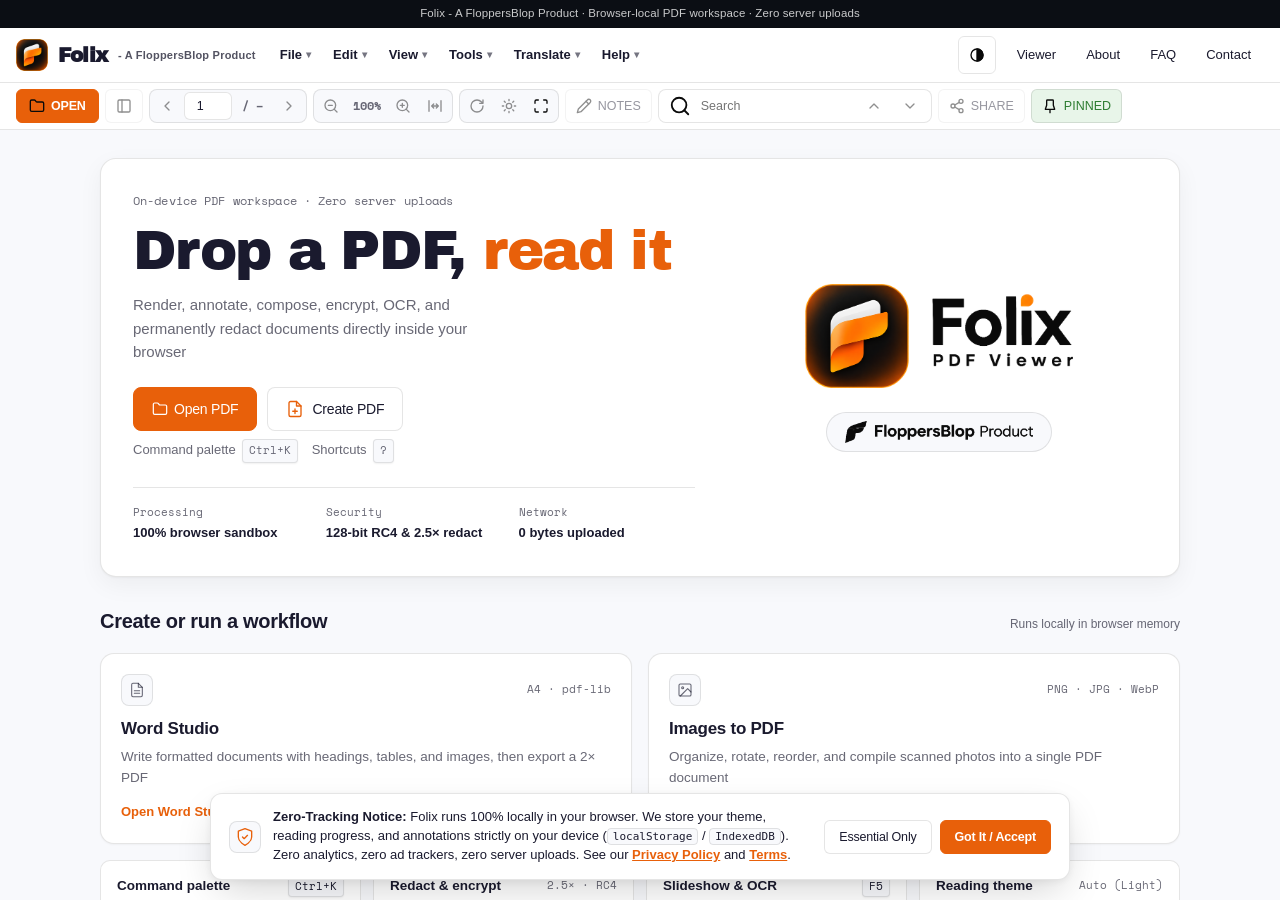
==== commit b886babf: "Add files via upload" ====
--- a/index.html
+++ b/index.html
@@ -1,6 +1,6 @@
 <!DOCTYPE html>
 <!--
-  Folix PDF Viewer - Single-Page Application (SPA) Shell
+  Folix - A FloppersBlop Product - Single-Page Application (SPA) Shell
   A lightweight, private, client-side PDF viewer and annotation workspace.
   Features:
   - Mozilla PDF.js rendering engine with lazy virtual scrolling
@@ -11,19 +11,84 @@
   - Multi-page manipulation (reordering, rotation, deletion, merging)
   - PWA offline caching and Web Share Target integration
 -->
-<html lang="en"><head><meta charset="utf-8"><meta http-equiv="Content-Security-Policy" content="default-src 'self'; script-src 'self' 'unsafe-inline' 'wasm-unsafe-eval' 'unsafe-eval' blob:; style-src 'self' 'unsafe-inline'; img-src 'self' data: blob:; font-src 'self' data:; connect-src 'self' https://api.mymemory.translated.net blob:; worker-src 'self' blob:; frame-ancestors 'none'"><meta name="viewport" content="width=device-width, initial-scale=1, viewport-fit=cover">
-<title>Folix PDF Viewer</title><meta name="theme-color" content="#e8600a">
-<link rel="icon" type="image/png" sizes="32x32" href="assets/favicon-32.png"><link rel="apple-touch-icon" href="assets/apple-touch-icon.png"><link rel="manifest" href="site.webmanifest"><meta name="mobile-web-app-capable" content="yes"><meta name="apple-mobile-web-app-capable" content="yes"><meta name="apple-mobile-web-app-title" content="Folix">
+<html lang="en"><head><meta charset="utf-8"><meta http-equiv="Content-Security-Policy" content="default-src 'self'; script-src 'self' 'unsafe-inline' 'wasm-unsafe-eval' 'unsafe-eval' blob:; style-src 'self' 'unsafe-inline'; img-src 'self' data: blob:; font-src 'self' data:; connect-src 'self' https://api.mymemory.translated.net blob:; worker-src 'self' blob:"><meta name="viewport" content="width=device-width, initial-scale=1, viewport-fit=cover">
+<title>Folix - A FloppersBlop Product</title><meta name="theme-color" content="#e8600a">
+<link rel="icon" type="image/png" sizes="32x32" href="assets/favicon-32.png"><link rel="apple-touch-icon" href="assets/apple-touch-icon.png"><link rel="manifest" href="site.webmanifest"><meta name="mobile-web-app-capable" content="yes"><meta name="apple-mobile-web-app-capable" content="yes"><meta name="apple-mobile-web-app-title" content="Folix - A FloppersBlop Product">
+<meta name="title" content="Folix - A FloppersBlop Product">
+<meta name="description" content="Fast, private, 100% on-device PDF viewer, MS Word-style document creator, vector annotator, password encryptor, and redaction suite. Zero server uploads.">
+<meta name="keywords" content="PDF viewer, private PDF, create PDF, MS Word style, on-device OCR, PDF redaction, PDF encryption, FloppersBlop, Yash Arya">
+<meta name="author" content="Yash Arya">
+<link rel="canonical" href="https://yash29xd.github.io/folix-modern/">
+<meta property="og:type" content="website">
+<meta property="og:site_name" content="Folix - A FloppersBlop Product">
+<meta property="og:url" content="https://yash29xd.github.io/folix-modern/">
+<meta property="og:title" content="Folix - A FloppersBlop Product">
+<meta property="og:description" content="Fast, private, 100% on-device PDF viewer, MS Word-style document creator, vector annotator, password encryptor, and redaction suite. Zero server uploads.">
+<meta property="og:image" content="https://yash29xd.github.io/folix-modern/assets/social-preview.png">
+<meta property="og:image:secure_url" content="https://yash29xd.github.io/folix-modern/assets/social-preview.png">
+<meta property="og:image:type" content="image/png">
+<meta property="og:image:width" content="1200">
+<meta property="og:image:height" content="630">
+<meta property="og:image:alt" content="Folix - A FloppersBlop Product">
+<meta name="twitter:card" content="summary_large_image">
+<meta name="twitter:url" content="https://yash29xd.github.io/folix-modern/">
+<meta name="twitter:title" content="Folix - A FloppersBlop Product">
+<meta name="twitter:description" content="Fast, private, 100% on-device PDF viewer, MS Word-style document creator, vector annotator, password encryptor, and redaction suite. Zero server uploads.">
+<meta name="twitter:image" content="https://yash29xd.github.io/folix-modern/assets/social-preview.png">
 
 <script>try{var t=localStorage.getItem('folix.theme');if(t==='auto'){var d=window.matchMedia&&window.matchMedia('(prefers-color-scheme: dark)').matches;document.documentElement.dataset.theme=d?'dark-ui':'light'}else if(t==='dark'||t==='dark-ui'||t==='sepia'||t==='light')document.documentElement.dataset.theme=t;else if(localStorage.getItem('folix.dark')==='1')document.documentElement.dataset.theme='dark-ui'}catch(e){}</script>
-<link rel="stylesheet" href="styles.css?v=3.3">
-<link rel="stylesheet" href="create.css?v=1.2"></head>
+<link rel="stylesheet" href="styles.css?v=1.3.8">
+<link rel="stylesheet" href="create.css?v=1.3.8">
+<script type="application/ld+json">
+{
+  "@context": "https://schema.org",
+  "@type": "SoftwareApplication",
+  "name": "Folix - A FloppersBlop Product",
+  "alternateName": "Folix PDF Viewer",
+  "url": "https://yash29xd.github.io/folix-modern/",
+  "applicationCategory": "UtilitiesApplication",
+  "applicationSubCategory": "PDF Viewer & Document Workspace",
+  "operatingSystem": "Web Browser, Windows, macOS, Linux, ChromeOS, Android, iOS",
+  "softwareVersion": "1.3.0",
+  "isAccessibleForFree": true,
+  "license": "https://opensource.org/licenses/MIT",
+  "description": "Fast, private, 100% on-device PDF viewer, MS Word-style document creator, vector annotator, password encryptor, compressor, on-device OCR, and permanent redaction suite. Zero server uploads.",
+  "screenshot": "https://yash29xd.github.io/folix-modern/assets/social-preview.png",
+  "image": "https://yash29xd.github.io/folix-modern/assets/icon-512.png",
+  "featureList": [
+    "100% client-side PDF viewing with zero server uploads",
+    "MS Word-style document creator (Word Studio) and Image-to-PDF",
+    "Vector annotations, highlights, sticky notes, and digital signatures",
+    "On-device WebAssembly Tesseract.js OCR and Searchable PDF export",
+    "Permanent PDF redaction and sanitization",
+    "Client-side RC4 128-bit password encryption and compression",
+    "Page reordering, rotation, extraction, and PDF merging",
+    "Offline Progressive Web App (PWA)"
+  ],
+  "offers": {
+    "@type": "Offer",
+    "price": "0",
+    "priceCurrency": "USD"
+  },
+  "author": {
+    "@type": "Person",
+    "name": "Yash Arya",
+    "url": "https://github.com/Yash29xd"
+  },
+  "publisher": {
+    "@type": "Organization",
+    "name": "FloppersBlop",
+    "url": "https://yash29xd.github.io/floppersblop/"
+  }
+}
+</script>
+</head>
 <body class="app">
 <div id="chrome">
-<div class="ticker" aria-hidden="true"><div class="tk"><span>FOLIX ★ PDF VIEWER ★ A FLOPPERSBLOP PRODUCT ★ PRIVATE ★ NO UPLOADS ★ FAST ★ FREE ★</span><span>FOLIX ★ PDF VIEWER ★ A FLOPPERSBLOP PRODUCT ★ PRIVATE ★ NO UPLOADS ★ FAST ★ FREE ★</span><span>FOLIX ★ PDF VIEWER ★ A FLOPPERSBLOP PRODUCT ★ PRIVATE ★ NO UPLOADS ★ FAST ★ FREE ★</span><span>FOLIX ★ PDF VIEWER ★ A FLOPPERSBLOP PRODUCT ★ PRIVATE ★ NO UPLOADS ★ FAST ★ FREE ★</span><span>FOLIX ★ PDF VIEWER ★ A FLOPPERSBLOP PRODUCT ★ PRIVATE ★ NO UPLOADS ★ FAST ★ FREE ★</span><span>FOLIX ★ PDF VIEWER ★ A FLOPPERSBLOP PRODUCT ★ PRIVATE ★ NO UPLOADS ★ FAST ★ FREE ★</span></div></div>
+<div class="ticker" aria-hidden="true"><div class="tk"><span>Folix - A FloppersBlop Product &middot; Browser-local PDF workspace &middot; Zero server uploads</span></div></div>
 <header class="top">
 <div class="top-left">
-<a class="brand" href="index.html"><img src="assets/icon-192.png" alt=""><b>Folix</b></a>
+<a class="brand" href="index.html"><img src="assets/icon-192.png" alt=""><b>Folix</b> <span class="brand-sub">- A FloppersBlop Product</span></a>
 <nav class="menu-bar" id="top-menus" aria-label="Main menu">
   <div class="menu-item" data-menu="file">
     <button type="button" class="menu-btn" aria-haspopup="true" aria-expanded="false">File <span class="arr">&#9662;</span></button>
@@ -38,6 +103,11 @@
       <button type="button" data-action="png"><img class="ic" src="assets/icons/image.svg" alt=""><span>Export page as PNG</span></button>
       <button type="button" data-action="pr"><img class="ic" src="assets/icons/print.svg" alt=""><span>Print…</span><kbd>Ctrl+P</kbd></button>
       <hr>
+      <button type="button" data-action="props"><svg class="ic" viewBox="0 0 24 24" fill="none" stroke="currentColor" stroke-width="2" style="width:18px;height:18px"><circle cx="12" cy="12" r="10"/><line x1="12" y1="16" x2="12" y2="12"/><line x1="12" y1="8" x2="12.01" y2="8"/></svg><span>Document Properties…</span><kbd>Ctrl+D</kbd></button>
+      <button type="button" data-action="protect"><svg class="ic" viewBox="0 0 24 24" fill="none" stroke="currentColor" stroke-width="2" style="width:18px;height:18px"><rect x="3" y="11" width="18" height="11" rx="2" ry="2"/><path d="M7 11V7a5 5 0 0 1 10 0v4"/></svg><span>Protect / Encrypt PDF…</span></button>
+      <button type="button" data-action="redact-menu"><svg class="ic" viewBox="0 0 24 24" fill="none" stroke="currentColor" stroke-width="2" style="width:18px;height:18px"><rect x="3" y="3" width="18" height="18" rx="2" fill="currentColor"/><path d="M7 7h10M7 12h10M7 17h10" stroke="var(--w)" stroke-width="1.5"/></svg><span>Redact &amp; Sanitize PDF…</span><kbd>Shift+R</kbd></button>
+      <button type="button" data-action="compress"><svg class="ic" viewBox="0 0 24 24" fill="none" stroke="currentColor" stroke-width="2" style="width:18px;height:18px"><path d="M4 14h6m-6 0l3-3m-3 3l3 3M20 10h-6m6 0l-3-3m3 3l-3 3"/><rect x="4" y="2" width="16" height="20" rx="2"/></svg><span>Compress &amp; Optimize PDF…</span></button>
+      <hr>
       <button type="button" data-action="close"><img class="ic" src="assets/icons/close.svg" alt=""><span>Close document</span></button>
     </div>
   </div>
@@ -64,6 +134,7 @@
       <button type="button" data-action="trim"><img class="ic" src="assets/icons/trim.svg" alt=""><span>Fit content (trim margins)</span><kbd>C</kbd></button>
       <hr>
       <button type="button" data-action="two"><img class="ic" src="assets/icons/two-page.svg" alt=""><span>Two-page view</span><kbd>2</kbd></button>
+      <button type="button" data-action="presentation"><svg class="ic" viewBox="0 0 24 24" fill="none" stroke="currentColor" stroke-width="2" style="width:18px;height:18px"><rect x="2" y="3" width="20" height="14" rx="2"/><line x1="8" y1="21" x2="16" y2="21"/><line x1="12" y1="17" x2="12" y2="21"/></svg><span>Presentation mode (Slideshow)</span><kbd>F5</kbd></button>
       <button type="button" data-action="spotb"><img class="ic" src="assets/icons/spotlight.svg" alt=""><span>Spotlight night reading</span><kbd>L</kbd></button>
       <button type="button" data-action="dark"><img class="ic" src="assets/icons/contrast.svg" alt=""><span>Dark reading mode</span></button>
       <button type="button" data-action="fs"><img class="ic" src="assets/icons/fullscreen.svg" alt=""><span>Fullscreen</span></button>
@@ -73,7 +144,13 @@
     <button type="button" class="menu-btn" aria-haspopup="true" aria-expanded="false">Tools <span class="arr">&#9662;</span></button>
     <div class="menu-dropdown">
       <button type="button" data-action="ocrb"><img class="ic" src="assets/icons/ocr.svg" alt=""><span>Text recognition (OCR)…</span><kbd>O</kbd></button>
+      <button type="button" data-action="snip-ocr"><svg class="ic" viewBox="0 0 24 24" fill="none" stroke="currentColor" stroke-width="2" style="width:18px;height:18px"><path d="M4 7V4h3M20 7V4h-3M4 17v3h3M20 17v3h-3"/><circle cx="12" cy="12" r="3"/></svg><span>Snip OCR (Crop to OCR)</span></button>
+      <button type="button" data-action="cmd"><svg class="ic" viewBox="0 0 24 24" fill="none" stroke="currentColor" stroke-width="2" style="width:18px;height:18px"><rect x="2" y="4" width="20" height="16" rx="2"/><path d="M6 8l4 4-4 4M12 16h6"/></svg><span>Command Palette…</span><kbd>Ctrl+K</kbd></button>
       <button type="button" data-action="tts"><img class="ic" src="assets/icons/speaker.svg" alt=""><span>Read aloud (Text-to-Speech)</span><kbd>V</kbd></button>
+      <hr>
+      <button type="button" data-action="props"><svg class="ic" viewBox="0 0 24 24" fill="none" stroke="currentColor" stroke-width="2" style="width:18px;height:18px"><circle cx="12" cy="12" r="10"/><line x1="12" y1="16" x2="12" y2="12"/><line x1="12" y1="8" x2="12.01" y2="8"/></svg><span>Document Properties &amp; Metadata…</span><kbd>Ctrl+D</kbd></button>
+      <button type="button" data-action="protect"><svg class="ic" viewBox="0 0 24 24" fill="none" stroke="currentColor" stroke-width="2" style="width:18px;height:18px"><rect x="3" y="11" width="18" height="11" rx="2" ry="2"/><path d="M7 11V7a5 5 0 0 1 10 0v4"/></svg><span>Protect &amp; Encrypt PDF…</span></button>
+      <button type="button" data-action="redact-menu"><svg class="ic" viewBox="0 0 24 24" fill="none" stroke="currentColor" stroke-width="2" style="width:18px;height:18px"><rect x="3" y="3" width="18" height="18" rx="2" fill="currentColor"/><path d="M7 7h10M7 12h10M7 17h10" stroke="var(--w)" stroke-width="1.5"/></svg><span>Redact &amp; Sanitize PDF…</span><kbd>Shift+R</kbd></button>
       <hr>
       <button type="button" data-action="share"><img class="ic" src="assets/icons/share.svg" alt=""><span>Share PDF</span></button>
       <button type="button" data-action="rclr"><img class="ic" src="assets/icons/eraser.svg" alt=""><span>Clear recent files</span></button>
@@ -95,6 +172,7 @@
   <div class="menu-item" data-menu="help">
     <button type="button" class="menu-btn" aria-haspopup="true" aria-expanded="false">Help <span class="arr">&#9662;</span></button>
     <div class="menu-dropdown">
+      <button type="button" data-action="cmd"><svg class="ic" viewBox="0 0 24 24" fill="none" stroke="currentColor" stroke-width="2" style="width:18px;height:18px"><rect x="2" y="4" width="20" height="16" rx="2"/><path d="M6 8l4 4-4 4M12 16h6"/></svg><span>Command Palette</span><kbd>Ctrl+K</kbd></button>
       <button type="button" data-action="hk"><img class="ic" src="assets/icons/note.svg" alt=""><span>Keyboard shortcuts</span><kbd>?</kbd></button>
       <a href="faq.html"><span>FAQ</span></a>
       <a href="about.html"><span>About Folix</span></a>
@@ -115,27 +193,27 @@
       </div>
       <div class="theme-options">
         <button type="button" class="theme-opt" data-theme-val="light">
-          <span class="theme-opt-icon">&#9728;</span>
+          <span class="theme-opt-icon" aria-hidden="true"><svg viewBox="0 0 24 24" fill="none" stroke="currentColor" stroke-width="1.6" stroke-linecap="round" stroke-linejoin="round"><circle cx="12" cy="12" r="4"/><path d="M12 2v2M12 20v2M4.93 4.93l1.41 1.41M17.66 17.66l1.41 1.41M2 12h2M20 12h2M6.34 17.66l-1.41 1.41M19.07 4.93l-1.41 1.41"/></svg></span>
           <span class="theme-opt-label">Light</span>
           <span class="theme-opt-radio"></span>
         </button>
         <button type="button" class="theme-opt" data-theme-val="dark-ui">
-          <span class="theme-opt-icon">&#9790;</span>
+          <span class="theme-opt-icon" aria-hidden="true"><svg viewBox="0 0 24 24" fill="none" stroke="currentColor" stroke-width="1.6" stroke-linecap="round" stroke-linejoin="round"><path d="M12 3a6 6 0 0 0 9 9 9 9 0 1 1-9-9Z"/></svg></span>
           <span class="theme-opt-label">Dark UI (Light PDF)</span>
           <span class="theme-opt-radio"></span>
         </button>
         <button type="button" class="theme-opt" data-theme-val="dark">
-          <span class="theme-opt-icon">&#9681;</span>
+          <span class="theme-opt-icon" aria-hidden="true"><svg viewBox="0 0 24 24" fill="none" stroke="currentColor" stroke-width="1.6"><circle cx="12" cy="12" r="9"/><path d="M12 3a9 9 0 0 1 0 18z" fill="currentColor"/></svg></span>
           <span class="theme-opt-label">Dark (Invert PDF)</span>
           <span class="theme-opt-radio"></span>
         </button>
         <button type="button" class="theme-opt" data-theme-val="auto">
-          <span class="theme-opt-icon">&#128187;</span>
+          <span class="theme-opt-icon" aria-hidden="true"><svg viewBox="0 0 24 24" fill="none" stroke="currentColor" stroke-width="1.6" stroke-linecap="round" stroke-linejoin="round"><rect x="2" y="3" width="20" height="14" rx="2"/><path d="M8 21h8M12 17v4"/></svg></span>
           <span class="theme-opt-label">Auto (System)</span>
           <span class="theme-opt-radio"></span>
         </button>
         <button type="button" class="theme-opt" data-theme-val="sepia">
-          <span class="theme-opt-icon">&#128220;</span>
+          <span class="theme-opt-icon" aria-hidden="true"><svg viewBox="0 0 24 24" fill="none" stroke="currentColor" stroke-width="1.6" stroke-linecap="round" stroke-linejoin="round"><path d="M4 19.5v-15A2.5 2.5 0 0 1 6.5 2H20v20H6.5a2.5 2.5 0 0 1 0-5H20"/></svg></span>
           <span class="theme-opt-label">Sepia</span>
           <span class="theme-opt-radio"></span>
         </button>
@@ -154,6 +232,9 @@
       <button type="button" class="nav-btn" data-action="ocrb"><img class="ic" src="assets/icons/ocr.svg" alt=""><span>OCR Text</span></button>
       <button type="button" class="nav-btn" data-action="trdoc"><img class="ic" src="assets/icons/translate.svg" alt=""><span>Translate</span></button>
       <button type="button" class="nav-btn" data-action="tts"><img class="ic" src="assets/icons/speaker.svg" alt=""><span>Read Aloud</span></button>
+      <button type="button" class="nav-btn" data-action="props"><svg class="ic" viewBox="0 0 24 24" fill="none" stroke="currentColor" stroke-width="2" style="width:18px;height:18px"><circle cx="12" cy="12" r="10"/><line x1="12" y1="16" x2="12" y2="12"/><line x1="12" y1="8" x2="12.01" y2="8"/></svg><span>Properties</span></button>
+      <button type="button" class="nav-btn" data-action="protect"><svg class="ic" viewBox="0 0 24 24" fill="none" stroke="currentColor" stroke-width="2" style="width:18px;height:18px"><rect x="3" y="11" width="18" height="11" rx="2" ry="2"/><path d="M7 11V7a5 5 0 0 1 10 0v4"/></svg><span>Protect</span></button>
+      <button type="button" class="nav-btn" data-action="redact-menu"><svg class="ic" viewBox="0 0 24 24" fill="none" stroke="currentColor" stroke-width="2" style="width:18px;height:18px"><rect x="3" y="3" width="18" height="18" rx="2" fill="currentColor"/><path d="M7 7h10M7 12h10M7 17h10" stroke="var(--w)" stroke-width="1.5"/></svg><span>Redact</span></button>
       <button type="button" class="nav-btn" data-action="share"><img class="ic" src="assets/icons/share.svg" alt=""><span>Share PDF</span></button>
     </div>
     <div class="nav-section-title" style="margin-top:6px">Site Pages</div>
@@ -178,7 +259,7 @@
 <div class="grp" id="g-zoom"><button id="zo" aria-label="Zoom out" disabled><img src="assets/icons/zoom-out.svg" alt=""></button><span id="zl">100%</span><button id="zi" aria-label="Zoom in" disabled><img src="assets/icons/zoom-in.svg" alt=""></button><button id="fit" aria-label="Fit width" disabled><img src="assets/icons/fit-width.svg" alt=""></button></div>
 <div class="grp" id="g-view"><button id="rot" aria-label="Rotate page" disabled><img src="assets/icons/rotate.svg" alt=""></button><button id="spotb" aria-label="Spotlight reading mode" aria-pressed="false" disabled><img src="assets/icons/spotlight.svg" alt=""></button><button id="fs" aria-label="Fullscreen"><img src="assets/icons/fullscreen.svg" alt=""></button></div>
 <button id="ann" aria-label="Annotate" aria-pressed="false" disabled><img src="assets/icons/pen.svg" alt=""><span>NOTES</span></button>
-<div class="grp" id="g-search"><img width="22" height="22" src="assets/icons/search.svg" alt=""><input id="q" type="search" placeholder="Search in document…" aria-label="Search text" disabled><span id="cnt" role="button" tabindex="0" title="Show all results"></span><button id="sprev" aria-label="Previous match" disabled><img src="assets/icons/prev.svg" alt=""></button><button id="snext" aria-label="Next match" disabled><img src="assets/icons/next.svg" alt=""></button></div>
+<div class="grp" id="g-search"><img width="22" height="22" src="assets/icons/search.svg" alt=""><input id="q" type="search" placeholder="Search" aria-label="Search text" disabled><span id="cnt" role="button" tabindex="0" title="Show all results"></span><button id="sprev" aria-label="Previous match" disabled><img src="assets/icons/prev.svg" alt=""></button><button id="snext" aria-label="Next match" disabled><img src="assets/icons/next.svg" alt=""></button></div>
 <button id="share" aria-label="Share PDF" disabled><img src="assets/icons/share.svg" alt=""><span>SHARE</span></button>
 <button id="pin" class="on" aria-pressed="true" aria-label="Toggle top bar: pinned or auto-hide"><img src="assets/icons/pin.svg" alt=""><span id="pinl">PINNED</span></button>
 
@@ -197,15 +278,16 @@
 <button id="moreb" class="hide" aria-label="More tools" aria-expanded="false"><img src="assets/icons/more.svg" alt=""><span>MORE</span></button>
 </div>
 <div class="abar hide" id="abar" role="toolbar" aria-label="Annotation tools">
-<div class="grp"><button data-tool="pen" aria-pressed="false" aria-label="Pen"><img src="assets/icons/pen.svg" alt=""><span>Pen</span></button><button data-tool="mk" aria-pressed="false" aria-label="Marker"><img src="assets/icons/marker.svg" alt=""><span>Marker</span></button><button data-tool="hl" aria-pressed="false" aria-label="Highlight"><img src="assets/icons/highlight.svg" alt=""><span>Highlight</span></button><button data-tool="tx" aria-pressed="false" aria-label="Text"><img src="assets/icons/textbox.svg" alt=""><span>Text</span></button><button data-tool="note" aria-pressed="false" aria-label="Note"><img src="assets/icons/note.svg" alt=""><span>Note</span></button><button data-tool="sig" aria-pressed="false" aria-label="Sign"><img src="assets/icons/signature.svg" alt=""><span>Sign</span></button><button data-tool="er" aria-pressed="false" aria-label="Eraser"><img src="assets/icons/eraser.svg" alt=""><span>Eraser</span></button></div>
+<div class="grp"><button data-tool="pen" aria-pressed="false" aria-label="Pen"><img src="assets/icons/pen.svg" alt=""><span>Pen</span></button><button data-tool="mk" aria-pressed="false" aria-label="Marker"><img src="assets/icons/marker.svg" alt=""><span>Marker</span></button><button data-tool="hl" aria-pressed="false" aria-label="Highlight"><img src="assets/icons/highlight.svg" alt=""><span>Highlight</span></button><button data-tool="tx" aria-pressed="false" aria-label="Text"><img src="assets/icons/textbox.svg" alt=""><span>Text</span></button><button data-tool="note" aria-pressed="false" aria-label="Note"><img src="assets/icons/note.svg" alt=""><span>Note</span></button><button data-tool="sig" aria-pressed="false" aria-label="Sign"><img src="assets/icons/signature.svg" alt=""><span>Sign</span></button><button data-tool="redact" aria-pressed="false" aria-label="Redact" title="Redact confidential text &amp; areas (Irreversible)"><svg class="ic" viewBox="0 0 24 24" fill="none" stroke="currentColor" stroke-width="2" style="width:16px;height:16px"><rect x="3" y="3" width="18" height="18" rx="2" fill="currentColor"/><path d="M7 7h10M7 12h10M7 17h10" stroke="var(--w)" stroke-width="1.5"/></svg><span>Redact</span></button><button data-tool="snip-ocr" aria-pressed="false" aria-label="Snip OCR" title="Area / Snip OCR (Crop page region to recognize text)"><svg class="ic" viewBox="0 0 24 24" fill="none" stroke="currentColor" stroke-width="2" style="width:16px;height:16px"><path d="M4 7V4h3M20 7V4h-3M4 17v3h3M20 17v3h-3"/><circle cx="12" cy="12" r="2.5"/></svg><span>Snip OCR</span></button><button data-tool="er" aria-pressed="false" aria-label="Eraser"><img src="assets/icons/eraser.svg" alt=""><span>Eraser</span></button></div>
 <div class="grp" id="sws"><button class="sw" data-c="#0a0a0a" style="background:#0a0a0a" aria-label="Colour black"></button><button class="sw" data-c="#ff3b30" style="background:#ff3b30" aria-label="Colour red"></button><button class="sw" data-c="#ff6a00" style="background:#ff6a00" aria-label="Colour orange"></button><button class="sw" data-c="#ffd60a" style="background:#ffd60a" aria-label="Colour yellow"></button><button class="sw" data-c="#2bd96b" style="background:#2bd96b" aria-label="Colour green"></button><button class="sw" data-c="#1e90ff" style="background:#1e90ff" aria-label="Colour blue"></button></div>
 <div class="grp" id="wds"><button data-w="2" aria-label="Thin">S</button><button data-w="4" aria-label="Medium">M</button><button data-w="8" aria-label="Thick">L</button></div>
 <div class="grp"><button id="undo" aria-label="Undo" disabled><img src="assets/icons/undo.svg" alt=""></button><button id="redo" aria-label="Redo" disabled><img src="assets/icons/redo.svg" alt=""></button></div>
 <button id="asave" aria-label="Save annotated PDF"><img src="assets/icons/download.svg" alt=""><span>SAVE PDF</span></button>
+<button type="button" id="redact-bar-act" class="redact-apply-bar hide" title="Permanently burn blackouts and sanitize document"><svg class="ic" viewBox="0 0 24 24" fill="none" stroke="currentColor" stroke-width="2" style="width:14px;height:14px"><rect x="3" y="3" width="18" height="18" rx="2"/><line x1="9" y1="9" x2="15" y2="15"/><line x1="15" y1="9" x2="9" y2="15"/></svg><span id="redact-bar-lbl">Apply Redactions</span></button>
 </div>
 </div>
 <div class="work" id="work">
-<aside id="side" data-tab="pages" aria-label="Pages and outline"><div class="tabs"><button id="tabp" class="on">Pages</button><button id="tabo">Outline</button><button id="tabq">Find</button><button id="tabn">Notes</button><button id="tabt">Translate</button></div><div id="thumbs" class="panel"></div><div id="outline" class="panel"></div><div id="results" class="panel"></div><div id="notes" class="panel"></div><div id="trans" class="panel"><div class="trc"><label>From<select id="trsrc"><option value="auto">Auto-detect</option><option value="en">English</option><option value="it">Italiano</option><option value="hi">हिन्दी (Hindi)</option><option value="es">Español</option><option value="fr">Français</option><option value="de">Deutsch</option><option value="pt">Português</option><option value="ru">Русский</option><option value="zh">中文</option><option value="ja">日本語</option><option value="ar">العربية</option></select></label><label>To<select id="trtgt"><option value="en">English</option><option value="it">Italiano</option><option value="hi">हिन्दी (Hindi)</option><option value="es">Español</option><option value="fr">Français</option><option value="de">Deutsch</option><option value="pt">Português</option><option value="ru">Русский</option><option value="zh">中文</option><option value="ja">日本語</option><option value="ar">العربية</option></select></label></div>
+<aside id="side" data-tab="pages" aria-label="Pages and outline"><div class="tabs"><button id="tabp" class="on">Pages</button><button id="tabo">Outline</button><button id="tabq">Find</button><button id="tabn">Notes</button><button id="tabt">Translate</button></div><div id="thumbs" class="panel"></div><div id="outline" class="panel"></div><div id="results" class="panel"></div><div id="notes" class="panel"><div class="ann-panel-hdr"><div class="ann-filter-pills"><button type="button" class="ann-pill on" data-filter="all">All <span id="ann-cnt-all">0</span></button><button type="button" class="ann-pill" data-filter="note">Notes <span id="ann-cnt-notes">0</span></button><button type="button" class="ann-pill" data-filter="hl">Highlights <span id="ann-cnt-hl">0</span></button><button type="button" class="ann-pill" data-filter="redact">Redactions <span id="ann-cnt-redact">0</span></button></div><div class="ann-export-btns"><button type="button" id="ann-export-md" class="btn btn-xs" title="Export annotations as GitHub-flavored Markdown (.md)"><svg class="ic" viewBox="0 0 24 24" fill="none" stroke="currentColor" stroke-width="2" style="width:13px;height:13px"><path d="M21 15v4a2 2 0 0 1-2 2H5a2 2 0 0 1-2-2v-4"/><polyline points="7 10 12 15 17 10"/><line x1="12" y1="15" x2="12" y2="3"/></svg><span>.md</span></button><button type="button" id="ann-export-txt" class="btn btn-xs" title="Export as Plain Text (.txt)"><span>.txt</span></button><button type="button" id="ann-copy-all" class="btn btn-xs" title="Copy annotations summary"><span>Copy</span></button></div></div><div id="notes-content"></div></div><div id="trans" class="panel"><div class="trc"><label>From<select id="trsrc"><option value="auto">Auto-detect</option><option value="en">English</option><option value="it">Italiano</option><option value="hi">हिन्दी (Hindi)</option><option value="es">Español</option><option value="fr">Français</option><option value="de">Deutsch</option><option value="pt">Português</option><option value="ru">Русский</option><option value="zh">中文</option><option value="ja">日本語</option><option value="ar">العربية</option></select></label><label>To<select id="trtgt"><option value="en">English</option><option value="it">Italiano</option><option value="hi">हिन्दी (Hindi)</option><option value="es">Español</option><option value="fr">Français</option><option value="de">Deutsch</option><option value="pt">Português</option><option value="ru">Русский</option><option value="zh">中文</option><option value="ja">日本語</option><option value="ar">العربية</option></select></label></div>
 <p id="trstat" class="none">Translate the whole PDF, page by page. On Chrome for desktop it runs on your device.</p><div id="tract" class="trb hide"></div>
 <div class="trb"><button id="trdoc" type="button" class="pri">Translate whole document</button><button id="trpage" type="button">This page</button><button id="trstop" type="button" class="hide">Stop</button></div>
 <div id="trprog" class="hide"><div id="trbar"></div></div>
@@ -216,25 +298,113 @@
 <div id="side-splitter" class="side-splitter" role="separator" aria-orientation="vertical" title="Drag to resize"><div class="splitter-handle"></div><div class="splitter-tip">Drag to resize</div></div>
 <main id="main"><div id="pages"></div>
 <div id="empty">
-<section class="hero"><img class="lockup l" src="assets/folix-lockup.png" alt="Folix PDF Viewer"><img class="lockup d" src="assets/folix-lockup-dark.png" alt="" aria-hidden="true">
-<div class="copy"><h1>Drop a <em>PDF.</em> Read it.</h1><p>Private, fast, no uploads. Your file never leaves your browser.</p><div class="hero-actions"><label class="btn pri" for="file" tabindex="-1"><img src="assets/icons/open.svg" alt=""><span>Open a PDF</span></label> <button id="btn-create-pdf" class="btn btn-create" type="button"><svg class="ic" width="18" height="18" style="width:18px;height:18px;min-width:18px;max-width:18px;min-height:18px;max-height:18px;flex-shrink:0" viewBox="0 0 24 24" fill="none" stroke="currentColor" stroke-width="2.2"><path d="M14 2H6a2 2 0 0 0-2 2v16a2 2 0 0 0 2 2h12a2 2 0 0 0 2-2V8z"/><polyline points="14 2 14 8 20 8"/><line x1="12" y1="18" x2="12" y2="12"/><line x1="9" y1="15" x2="15" y2="15"/></svg><span>Create PDF</span></button> <button id="install" class="btn hide" type="button"><img src="assets/icons/download.svg" alt=""><span>Install app</span></button></div>
-<button id="hkb2" class="lnk" type="button">Keyboard shortcuts (?)</button></div>
-<div class="pill"><img class="l" src="assets/floppersblop-product.png" alt="FloppersBlop Product"><img class="d" src="assets/floppersblop-product-dark.png" alt="" aria-hidden="true"></div></section>
-<section id="recent" class="recent hide" aria-label="Recent files"><div class="rh"><h2>Recent</h2><button id="rclr" class="lnk" type="button">Clear</button></div><div id="rgrid"></div><p class="rnote">Recent files are kept only in this browser.</p></section>
-<footer><nav class="nav" aria-label="Site"><a href="index.html">Viewer</a><a href="about.html">About</a><a href="faq.html">FAQ</a><a href="contact.html">Contact</a><a href="privacy.html">Privacy</a><a href="terms.html">Terms</a><a href="disclaimer.html">Disclaimer</a><a href="copyright.html">Copyright</a><button type="button" class="thm-f" data-theme-toggle="text"></button></nav><div>&copy; <span data-cfg="year"></span> <a href="https://yash29xd.github.io/floppersblop/" target="_blank" rel="noopener" style="color:inherit;text-decoration:underline;font-weight:700"><span data-cfg="owner"></span></a> &middot; v<span data-cfg="version"></span></div></footer></div></main>
+<section class="hero fx-appear" style="--d:0ms">
+  <div class="copy">
+    <p class="hero-kicker">On-device PDF workspace &middot; Zero server uploads</p>
+    <h1 class="hero-title">Drop a PDF, <span>read it</span></h1>
+    <p class="hero-sub">Render, annotate, compose, encrypt, OCR, and permanently redact documents directly inside your browser</p>
+    <div class="hero-actions">
+      <label class="btn pri" for="file" tabindex="0" id="openl-hero">
+        <svg class="ic" width="16" height="16" viewBox="0 0 24 24" fill="none" stroke="currentColor" stroke-width="1.8" stroke-linecap="round" stroke-linejoin="round"><path d="M4 20h16a2 2 0 0 0 2-2V8a2 2 0 0 0-2-2h-7.93a2 2 0 0 1-1.66-.9l-.82-1.2A2 2 0 0 0 7.93 3H4a2 2 0 0 0-2 2v13a2 2 0 0 0 2 2z"/></svg>
+        <span>Open PDF</span>
+      </label>
+      <button id="btn-create-pdf" class="btn btn-create" type="button">
+        <svg class="ic" width="16" height="16" viewBox="0 0 24 24" fill="none" stroke="currentColor" stroke-width="1.8" stroke-linecap="round" stroke-linejoin="round"><path d="M14 2H6a2 2 0 0 0-2 2v16a2 2 0 0 0 2 2h12a2 2 0 0 0 2-2V8z"/><polyline points="14 2 14 8 20 8"/><line x1="12" y1="18" x2="12" y2="12"/><line x1="9" y1="15" x2="15" y2="15"/></svg>
+        <span>Create PDF</span>
+      </button>
+      <button id="install" class="btn hide" type="button"><img src="assets/icons/download.svg" alt=""><span>Install app</span></button>
+    </div>
+    <div class="hero-links">
+      <button type="button" class="lnk lnk-pill" data-fx-action="cmd">Command palette <kbd>Ctrl+K</kbd></button>
+      <button id="hkb2" class="lnk lnk-pill" type="button">Shortcuts <kbd>?</kbd></button>
+    </div>
+    <dl class="hero-metrics" aria-label="Architecture guarantees">
+      <div class="metric-item"><dt>Processing</dt><dd>100% browser sandbox</dd></div>
+      <div class="metric-item"><dt>Security</dt><dd>128-bit RC4 &amp; 2.5&times; redact</dd></div>
+      <div class="metric-item"><dt>Network</dt><dd>0 bytes uploaded</dd></div>
+    </dl>
+  </div>
+  <div class="hero-visual fx-appear" style="--d:60ms">
+    <div class="mark">
+      <img class="lockup l" src="assets/folix-lockup.png" alt="Folix PDF Viewer">
+      <img class="lockup d" src="assets/folix-lockup-dark.png" alt="" aria-hidden="true">
+      <a class="pill" href="https://yash29xd.github.io/floppersblop/" target="_blank" rel="noopener"><img class="l" src="assets/floppersblop-product.png" alt="FloppersBlop Product"><img class="d" src="assets/floppersblop-product-dark.png" alt="" aria-hidden="true"></a>
+    </div>
+  </div>
+</section>
+
+<section class="studio-sec fx-appear" style="--d:100ms" aria-label="Workspace tools">
+  <div class="studio-hdr">
+    <h2>Create or run a workflow</h2>
+    <span class="studio-hint">Runs locally in browser memory</span>
+  </div>
+  <div class="studio-featured">
+    <button type="button" class="studio-card" data-fx-action="word-studio">
+      <div class="studio-card-top">
+        <span class="studio-icon" aria-hidden="true"><svg viewBox="0 0 24 24" fill="none" stroke="currentColor" stroke-width="1.6" stroke-linecap="round" stroke-linejoin="round"><path d="M14 2H6a2 2 0 0 0-2 2v16a2 2 0 0 0 2 2h12a2 2 0 0 0 2-2V8z"/><polyline points="14 2 14 8 20 8"/><line x1="16" y1="13" x2="8" y2="13"/><line x1="16" y1="17" x2="8" y2="17"/></svg></span>
+        <span class="studio-meta">A4 &middot; pdf-lib</span>
+      </div>
+      <h3>Word Studio</h3>
+      <p>Write formatted documents with headings, tables, and images, then export a 2&times; PDF</p>
+      <span class="studio-action">Open Word Studio &rarr;</span>
+    </button>
+    <button type="button" class="studio-card" data-fx-action="img-pdf">
+      <div class="studio-card-top">
+        <span class="studio-icon" aria-hidden="true"><svg viewBox="0 0 24 24" fill="none" stroke="currentColor" stroke-width="1.6" stroke-linecap="round" stroke-linejoin="round"><rect x="3" y="3" width="18" height="18" rx="2"/><circle cx="8.5" cy="8.5" r="1.5"/><polyline points="21 15 16 10 5 21"/></svg></span>
+        <span class="studio-meta">PNG &middot; JPG &middot; WebP</span>
+      </div>
+      <h3>Images to PDF</h3>
+      <p>Organize, rotate, reorder, and compile scanned photos into a single PDF document</p>
+      <span class="studio-action">Select images &rarr;</span>
+    </button>
+  </div>
+  <div class="utility-strip">
+    <button type="button" class="utility-item" data-fx-action="cmd">
+      <div class="utility-head">
+        <span class="utility-title">Command palette</span>
+        <kbd>Ctrl+K</kbd>
+      </div>
+      <span class="utility-desc">Search encryption, compression, OCR, and view modes</span>
+    </button>
+    <button type="button" class="utility-item" data-fx-action="open">
+      <div class="utility-head">
+        <span class="utility-title">Redact &amp; encrypt</span>
+        <span class="utility-meta">2.5&times; &middot; RC4</span>
+      </div>
+      <span class="utility-desc">Burn permanent blackouts and lock PDFs with a password</span>
+    </button>
+    <button type="button" class="utility-item" data-fx-action="shortcuts">
+      <div class="utility-head">
+        <span class="utility-title">Slideshow &amp; OCR</span>
+        <kbd>F5</kbd>
+      </div>
+      <span class="utility-desc">Laser pointer presentation mode and offline Tesseract OCR</span>
+    </button>
+    <button type="button" class="utility-item" data-fx-action="theme">
+      <div class="utility-head">
+        <span class="utility-title">Reading theme</span>
+        <span class="utility-meta" id="bento-theme-badge">Light</span>
+      </div>
+      <span class="utility-desc">Cycle Light, Dark UI, Dark Invert, Auto, or Sepia</span>
+    </button>
+  </div>
+</section>
+
+<section id="recent" class="recent hide" aria-label="Recent files"><div class="rh"><h2>Recent</h2><button id="rclr" class="lnk" type="button">Clear</button></div><div id="rgrid"></div><p class="rnote">Recent files are kept only in this browser</p></section>
+<footer><nav class="nav" aria-label="Site"><a href="index.html">Viewer</a><a href="about.html">About</a><a href="architecture.html">Architecture</a><a href="faq.html">FAQ</a><a href="contact.html">Contact</a><a href="privacy.html">Privacy</a><a href="terms.html">Terms</a><a href="disclaimer.html">Disclaimer</a><a href="copyright.html">Copyright</a><button type="button" class="thm-f" data-theme-toggle="text"></button></nav><div>&copy; <span data-cfg="year"></span> <a href="https://yash29xd.github.io/floppersblop/" target="_blank" rel="noopener" style="color:inherit;text-decoration:underline;font-weight:700"><span data-cfg="name"></span></a> &middot; v<span data-cfg="version"></span></div></footer></div></main>
 <div id="spot" class="hide" aria-hidden="true"><i></i></div>
 </div>
 <button id="reveal" class="hide" aria-label="Show top bar">&#9660; BAR</button>
-<dialog id="pw" aria-labelledby="pwt"><form id="pwf"><div class="dlg-hdr"><div class="dlg-title-wrap"><h2 id="pwt">Locked PDF</h2></div><button type="button" id="pwx" class="dlg-x" aria-label="Close">&times;</button></div><p id="pwmsg"></p><input id="pwi" type="password" autocomplete="off" aria-label="PDF password" placeholder="PASSWORD"><div class="row"><button type="submit" class="pri" id="pwok">Unlock</button><button type="button" class="btn" onclick="$('pw').close()">Cancel</button></div></form></dialog>
-<dialog id="ntd" aria-labelledby="ntt"><form id="ntf"><div class="dlg-hdr"><div class="dlg-title-wrap"><h2 id="ntt">Add note</h2></div><button type="button" id="ntc" class="dlg-x" aria-label="Close">&times;</button></div><textarea id="nti" rows="4" maxlength="500" aria-label="Note text" placeholder="TYPE YOUR NOTE"></textarea><div class="row"><button type="submit" class="pri">Add</button><button type="button" class="btn" onclick="$('ntd').close()">Cancel</button></div></form></dialog>
-<dialog id="hk" aria-labelledby="hkt"><div class="dlg-hdr"><div class="dlg-title-wrap"><h2 id="hkt">Keyboard shortcuts</h2></div><button type="button" id="hkx" class="dlg-x" aria-label="Close">&times;</button></div><table class="keys"><tr><td><kbd>Ctrl + N</kbd></td><td>Create new PDF (Images / Word editor)</td></tr><tr><td><kbd>← →</kbd></td><td>Previous / next page</td></tr><tr><td><kbd>Home / End</kbd></td><td>First / last page</td></tr><tr><td><kbd>Ctrl + F</kbd></td><td>Search</td></tr><tr><td><kbd>Ctrl + / Ctrl −</kbd></td><td>Zoom in / out</td></tr><tr><td><kbd>W</kbd></td><td>Fit width</td></tr><tr><td><kbd>H</kbd></td><td>Fit height</td></tr><tr><td><kbd>R</kbd></td><td>Rotate</td></tr><tr><td><kbd>T</kbd></td><td>Change theme</td></tr><tr><td><kbd>2</kbd></td><td>Two-page view</td></tr><tr><td><kbd>S</kbd></td><td>Pages sidebar</td></tr><tr><td><kbd>A</kbd></td><td>Annotation tools</td></tr><tr><td><kbd>Ctrl + Z / Y</kbd></td><td>Undo / redo</td></tr><tr><td><kbd>Esc</kbd></td><td>Close menu or tool</td></tr><tr><td><kbd>X</kbd></td><td>Translate document</td></tr><tr><td><kbd>O</kbd></td><td>Text recognition (OCR)</td></tr><tr><td><kbd>G</kbd></td><td>Go to page</td></tr><tr><td><kbd>V</kbd></td><td>Read aloud</td></tr><tr><td><kbd>C</kbd></td><td>Fit content (trim margins)</td></tr><tr><td><kbd>E</kbd></td><td>Page tools</td></tr><tr><td><kbd>L</kbd></td><td>Spotlight night reading</td></tr><tr><td><kbd>[</kbd> <kbd>]</kbd></td><td>Spotlight smaller / larger</td></tr><tr><td><kbd>?</kbd></td><td>This help</td></tr></table><div class="row"><button type="button" class="pri" onclick="$('hk').close()">Close</button></div></dialog>
+<dialog id="pw" aria-labelledby="pwt"><form id="pwf"><div class="dlg-hdr"><div class="dlg-title-wrap"><h2 id="pwt">Locked PDF</h2></div><button type="button" id="pwx" class="dlg-x" aria-label="Close">&times;</button></div><p id="pwmsg"></p><input id="pwi" type="password" autocomplete="off" aria-label="PDF password" placeholder="PASSWORD"><div class="row"><button type="submit" class="pri" id="pwok">Unlock</button><button type="button" class="btn" onclick="this.closest('dialog').close()">Cancel</button></div></form></dialog>
+<dialog id="ntd" aria-labelledby="ntt"><form id="ntf"><div class="dlg-hdr"><div class="dlg-title-wrap"><h2 id="ntt">Add note</h2></div><button type="button" id="ntc" class="dlg-x" aria-label="Close">&times;</button></div><textarea id="nti" rows="4" maxlength="500" aria-label="Note text" placeholder="TYPE YOUR NOTE"></textarea><div class="row"><button type="submit" class="pri">Add</button><button type="button" class="btn" onclick="this.closest('dialog').close()">Cancel</button></div></form></dialog>
+<dialog id="hk" aria-labelledby="hkt"><div class="dlg-hdr"><div class="dlg-title-wrap"><h2 id="hkt">Keyboard shortcuts</h2></div><button type="button" id="hkx" class="dlg-x" aria-label="Close">&times;</button></div><table class="keys"><tr><td><kbd>Ctrl + K</kbd></td><td>Command palette (fuzzy launcher)</td></tr><tr><td><kbd>F5</kbd></td><td>Presentation mode (Slideshow &amp; Laser)</td></tr><tr><td><kbd>Ctrl + N</kbd></td><td>Create new PDF (Images / Word editor)</td></tr><tr><td><kbd>Ctrl + D</kbd></td><td>Document properties &amp; metadata</td></tr><tr><td><kbd>Shift + R</kbd></td><td>Redact &amp; sanitize mode</td></tr><tr><td><kbd>← →</kbd></td><td>Previous / next page</td></tr><tr><td><kbd>Home / End</kbd></td><td>First / last page</td></tr><tr><td><kbd>Ctrl + F</kbd></td><td>Search</td></tr><tr><td><kbd>Ctrl + / Ctrl −</kbd></td><td>Zoom in / out</td></tr><tr><td><kbd>W</kbd></td><td>Fit width</td></tr><tr><td><kbd>H</kbd></td><td>Fit height</td></tr><tr><td><kbd>R</kbd></td><td>Rotate</td></tr><tr><td><kbd>T</kbd></td><td>Change theme</td></tr><tr><td><kbd>2</kbd></td><td>Two-page view</td></tr><tr><td><kbd>S</kbd></td><td>Pages sidebar</td></tr><tr><td><kbd>A</kbd></td><td>Annotation tools</td></tr><tr><td><kbd>Ctrl + Z / Y</kbd></td><td>Undo / redo</td></tr><tr><td><kbd>Esc</kbd></td><td>Close menu or tool</td></tr><tr><td><kbd>X</kbd></td><td>Translate document</td></tr><tr><td><kbd>O</kbd></td><td>Text recognition (OCR)</td></tr><tr><td><kbd>G</kbd></td><td>Go to page</td></tr><tr><td><kbd>V</kbd></td><td>Read aloud</td></tr><tr><td><kbd>C</kbd></td><td>Fit content (trim margins)</td></tr><tr><td><kbd>E</kbd></td><td>Page tools</td></tr><tr><td><kbd>L</kbd></td><td>Spotlight night reading</td></tr><tr><td><kbd>[</kbd> <kbd>]</kbd></td><td>Spotlight smaller / larger</td></tr><tr><td><kbd>?</kbd></td><td>This help</td></tr></table><div class="row"><button type="button" class="pri" onclick="this.closest('dialog').close()">Close</button></div></dialog>
 <dialog id="sgd" aria-labelledby="sgt"><form id="sgf"><div class="dlg-hdr"><div class="dlg-title-wrap"><h2 id="sgt">Signature</h2></div><button type="button" id="sgx" class="dlg-x" aria-label="Close">&times;</button></div>
 <div id="sgsaved" class="hide"><p>Saved signature</p><img id="sgimg" alt="Saved signature"><button type="button" id="sguse" class="pri">Use saved</button><p class="or">OR CREATE A NEW ONE</p></div>
 <div class="tabs2"><button type="button" id="sgtd" class="on">Draw</button><button type="button" id="sgtt">Type</button></div>
 <div id="sgdraw"><canvas id="sgc" width="560" height="200" aria-label="Draw your signature here"></canvas><button type="button" id="sgclr">Clear</button></div>
 <div id="sgtype" class="hide"><input id="sgi" type="text" maxlength="40" placeholder="TYPE YOUR NAME" aria-label="Signature text"><div id="sgprev"></div></div>
 <p id="sgerr" class="err" role="alert"></p>
-<div class="row"><button type="submit" class="pri">Place signature</button><button type="button" class="btn" onclick="$('sgd').close()">Cancel</button></div></form></dialog>
+<div class="row"><button type="submit" class="pri">Place signature</button><button type="button" class="btn" onclick="this.closest('dialog').close()">Cancel</button></div></form></dialog>
 <dialog id="ptd" aria-labelledby="ptt"><div class="dlg-hdr"><div class="dlg-title-wrap"><h2 id="ptt">Page tools</h2></div><button type="button" id="ptx" class="dlg-x" aria-label="Close">&times;</button></div><p id="ptdesc" class="pts">Drag pages to reorder. Rotate, delete or select pages, add pages from another PDF, then apply the changes or save a copy.</p>
 <div class="ptbar"><button type="button" id="ptall">Select all</button><button type="button" id="ptnone">Clear selection</button><label class="btn" for="ptadd">Add pages from a PDF</label><input id="ptadd" type="file" accept="application/pdf,.pdf" class="hide"><label class="btn" for="ptaddimg">Add image as page</label><input id="ptaddimg" type="file" accept="image/png,image/jpeg,image/jpg,image/webp" multiple class="hide"></div>
 <div id="ptg"></div><p id="pterr" class="err" role="alert"></p>
@@ -274,21 +444,68 @@
 </dialog>
 <input id="create-img-input" type="file" accept="image/png,image/jpeg,image/jpg,image/webp" multiple class="hide">
 <!-- MS WORD-STYLE DOCUMENT STUDIO DIALOG -->
-<dialog id="word-modal" class="word-studio" aria-label="Folix Document Editor">
+<dialog id="word-modal" class="word-studio" aria-label="Folix - A FloppersBlop Product Document Editor">
   <div class="word-titlebar">
     <div class="word-tb-left">
-      <div class="word-app-badge" title="Folix Document Editor">
-        <svg viewBox="0 0 24 24" fill="none" stroke="currentColor" stroke-width="2" style="width:20px;height:20px"><path d="M14 2H6a2 2 0 0 0-2 2v16a2 2 0 0 0 2 2h12a2 2 0 0 0 2-2V8z"/><polyline points="14 2 14 8 20 8"/><line x1="16" y1="13" x2="8" y2="13"/><line x1="16" y1="17" x2="8" y2="17"/><polyline points="10 9 9 9 8 9"/></svg>
+      <div class="word-app-badge" title="Folix - A FloppersBlop Product Document Editor">
+        <svg viewBox="0 0 24 24" fill="none" stroke="currentColor" stroke-width="2" style="width:18px;height:18px"><path d="M14 2H6a2 2 0 0 0-2 2v16a2 2 0 0 0 2 2h12a2 2 0 0 0 2-2V8z"/><polyline points="14 2 14 8 20 8"/><line x1="16" y1="13" x2="8" y2="13"/><line x1="16" y1="17" x2="8" y2="17"/><polyline points="10 9 9 9 8 9"/></svg>
       </div>
       <input id="word-doc-title" class="word-title-input" type="text" value="Document 1" placeholder="Document Name" aria-label="Document Title">
       <span class="word-tag">Word Studio</span>
+    </div>
+    <div class="word-tb-center">
+      <nav class="word-nav-links" aria-label="Word Studio Navigation">
+        <button type="button" id="word-nav-viewer" class="word-nav-link" title="Return to PDF Viewer">Viewer</button>
+        <a class="word-nav-link" href="about.html">About</a>
+        <a class="word-nav-link" href="faq.html">FAQ</a>
+        <a class="word-nav-link" href="contact.html">Contact</a>
+      </nav>
+      <div class="theme-dropdown-wrap word-theme-wrap">
+        <button type="button" class="word-btn word-theme-btn" id="word-theme-btn" aria-label="Theme settings" aria-haspopup="true" aria-expanded="false" title="Switch Theme (Light / Dark / Dark-UI / Sepia)">
+          <img class="ic" src="assets/icons/contrast.svg" alt="">
+          <span>Theme</span>
+        </button>
+        <div id="word-theme-pop" class="theme-pop word-theme-pop hide" role="dialog" aria-label="Select theme">
+          <div class="theme-pop-header">
+            <span>Theme</span>
+            <button type="button" id="word-theme-pop-close" class="theme-pop-x" aria-label="Close">&times;</button>
+          </div>
+          <div class="theme-options">
+            <button type="button" class="theme-opt" data-theme-val="light">
+              <span class="theme-opt-icon">&#9728;</span>
+              <span class="theme-opt-label">Light</span>
+              <span class="theme-opt-radio"></span>
+            </button>
+            <button type="button" class="theme-opt" data-theme-val="dark-ui">
+              <span class="theme-opt-icon">&#9790;</span>
+              <span class="theme-opt-label">Dark UI (Light PDF)</span>
+              <span class="theme-opt-radio"></span>
+            </button>
+            <button type="button" class="theme-opt" data-theme-val="dark">
+              <span class="theme-opt-icon">&#9681;</span>
+              <span class="theme-opt-label">Dark (Invert PDF)</span>
+              <span class="theme-opt-radio"></span>
+            </button>
+            <button type="button" class="theme-opt" data-theme-val="auto">
+              <span class="theme-opt-icon">&#128187;</span>
+              <span class="theme-opt-label">Auto (System)</span>
+              <span class="theme-opt-radio"></span>
+            </button>
+            <button type="button" class="theme-opt" data-theme-val="sepia">
+              <span class="theme-opt-icon">&#128220;</span>
+              <span class="theme-opt-label">Sepia</span>
+              <span class="theme-opt-radio"></span>
+            </button>
+          </div>
+        </div>
+      </div>
     </div>
     <div class="word-tb-right">
       <button type="button" id="word-btn-export" class="word-btn pri" title="Download compiled PDF file">
         <svg class="ic" viewBox="0 0 24 24" fill="none" stroke="currentColor" stroke-width="2"><path d="M21 15v4a2 2 0 0 1-2 2H5a2 2 0 0 1-2-2v-4"/><polyline points="7 10 12 15 17 10"/><line x1="12" y1="15" x2="12" y2="3"/></svg>
         <span>Export PDF</span>
       </button>
-      <button type="button" id="word-btn-open-viewer" class="word-btn sec" title="Compile and open in Folix Viewer">
+      <button type="button" id="word-btn-open-viewer" class="word-btn sec" title="Compile and open in Folix - A FloppersBlop Product">
         <svg class="ic" viewBox="0 0 24 24" fill="none" stroke="currentColor" stroke-width="2"><path d="M1 12s4-8 11-8 11 8 11 8-4 8-11 8-11-8-11-8z"/><circle cx="12" cy="12" r="3"/></svg>
         <span>Open in Folix</span>
       </button>
@@ -387,10 +604,10 @@
     <div id="word-tab-insert" class="word-ribbon-panel">
       <div class="word-grp">
         <div class="word-grp-row">
-          <label class="word-tool-btn-labeled" title="Insert photo or image">
+          <label class="word-tool-btn-labeled" title="Insert photo or image (PNG, JPG, WebP)">
             <svg viewBox="0 0 24 24" fill="none" stroke="currentColor" stroke-width="2"><rect x="3" y="3" width="18" height="18" rx="2" ry="2"/><circle cx="8.5" cy="8.5" r="1.5"/><polyline points="21 15 16 10 5 21"/></svg>
             <span>Picture</span>
-            <input type="file" id="word-insert-img" accept="image/*" class="hide">
+            <input type="file" id="word-insert-img" accept="image/png,image/jpeg,image/jpg,image/webp" class="hide">
           </label>
           <button type="button" id="word-insert-tbl" class="word-tool-btn-labeled" title="Insert grid table">
             <svg viewBox="0 0 24 24" fill="none" stroke="currentColor" stroke-width="2"><rect x="3" y="3" width="18" height="18" rx="2"/><line x1="3" y1="9" x2="21" y2="9"/><line x1="3" y1="15" x2="21" y2="15"/><line x1="9" y1="3" x2="9" y2="21"/><line x1="15" y1="3" x2="15" y2="21"/></svg>
@@ -469,8 +686,423 @@
       <button type="button" id="word-zoom-in" class="word-zoom-btn" title="Zoom In">+</button>
     </div>
   </div>
+  <!-- In-Modal Table Builder Dialog -->
+  <div id="word-tbl-dialog" class="word-subdlg hide" role="dialog" aria-modal="true" aria-labelledby="word-tbl-dlg-title">
+    <div class="word-subdlg-card">
+      <div class="word-subdlg-hdr">
+        <h3 id="word-tbl-dlg-title">Insert Table</h3>
+        <button type="button" id="word-tbl-cancel-x" class="theme-pop-x" aria-label="Close">&times;</button>
+      </div>
+      <div class="word-subdlg-body">
+        <label class="word-subdlg-field">
+          <span>Rows</span>
+          <input type="number" id="word-tbl-rows" min="1" max="20" value="3">
+        </label>
+        <label class="word-subdlg-field">
+          <span>Columns</span>
+          <input type="number" id="word-tbl-cols" min="1" max="10" value="3">
+        </label>
+        <label class="word-subdlg-check">
+          <input type="checkbox" id="word-tbl-hdr" checked>
+          <span>Include Header Row</span>
+        </label>
+      </div>
+      <div class="word-subdlg-actions">
+        <button type="button" id="word-tbl-cancel" class="word-btn">Cancel</button>
+        <button type="button" id="word-tbl-confirm" class="word-btn pri">Insert Table</button>
+      </div>
+    </div>
+  </div>
+  <!-- In-Modal Hyperlink Dialog -->
+  <div id="word-link-dialog" class="word-subdlg hide" role="dialog" aria-modal="true" aria-labelledby="word-link-dlg-title">
+    <div class="word-subdlg-card">
+      <div class="word-subdlg-hdr">
+        <h3 id="word-link-dlg-title">Insert Link</h3>
+        <button type="button" id="word-link-cancel-x" class="theme-pop-x" aria-label="Close">&times;</button>
+      </div>
+      <div class="word-subdlg-body">
+        <label class="word-subdlg-field">
+          <span>Text to display</span>
+          <input type="text" id="word-link-text" placeholder="Link text">
+        </label>
+        <label class="word-subdlg-field">
+          <span>URL</span>
+          <input type="url" id="word-link-url" placeholder="https://example.com" value="https://">
+        </label>
+      </div>
+      <div class="word-subdlg-actions">
+        <button type="button" id="word-link-cancel" class="word-btn">Cancel</button>
+        <button type="button" id="word-link-confirm" class="word-btn pri">Insert Link</button>
+      </div>
+    </div>
+  </div>
 </dialog>
 <dialog id="ocrd" aria-labelledby="ocrt"><form id="ocrf" onsubmit="return false"><div class="dlg-hdr"><div class="dlg-title-wrap"><svg class="ic" viewBox="0 0 24 24" fill="none" stroke="currentColor" stroke-width="2" style="width:20px;height:20px"><path d="M7 3H5a2 2 0 0 0-2 2v2M17 3h2a2 2 0 0 1 2 2v2M7 21H5a2 2 0 0 1-2-2v-2M17 21h2a2 2 0 0 0 2-2v-2M9 9h6v6H9z"/></svg><h2 id="ocrt">Text Recognition (OCR)</h2></div><button type="button" id="ocrx" class="dlg-x" aria-label="Close">&times;</button></div><p class="pts">Extract text from scanned pages using on-device Tesseract OCR.</p><div style="display:grid;grid-template-columns:1fr 1fr;gap:10px;margin-bottom:12px"><label style="display:grid;gap:4px;font-size:12px;font-weight:600">Language<select id="ocrlang" style="height:36px;border-radius:6px;padding:0 8px;border:1px solid var(--bd);background:var(--w);color:var(--ink)"><option value="ita">Italiano (Offline)</option><option value="eng">English (Offline)</option><option value="ita+eng">Italiano + English (Offline)</option><option value="spa">Español</option><option value="fra">Français</option><option value="deu">Deutsch</option><option value="por">Português</option><option value="rus">Русский</option><option value="chi_sim">中文 (Simplified)</option><option value="jpn">日本語</option><option value="ara">العربية</option></select></label><label style="display:grid;gap:4px;font-size:12px;font-weight:600">Page Scope<select id="ocrscope" style="height:36px;border-radius:6px;padding:0 8px;border:1px solid var(--bd);background:var(--w);color:var(--ink)"><option value="cur">Current Page</option><option value="all">All Pages</option></select></label></div><div class="row" style="margin-bottom:12px;gap:8px"><button type="button" id="ocrrun" class="pri" style="flex:1">Start Recognition</button><button type="button" id="ocrstop" class="hide" style="flex:1">Stop</button></div><div id="ocrprog" class="hide" style="margin-bottom:12px"><div style="display:flex;justify-content:space-between;font-size:12px;margin-bottom:4px"><span id="ocrstat">Recognizing…</span><span id="ocrpct">0%</span></div><div style="height:6px;background:var(--paper);border-radius:3px;overflow:hidden"><div id="ocrbar" style="height:100%;width:0;background:var(--o);transition:width .2s"></div></div></div><div id="ocrres" class="hide" style="margin-bottom:10px"><div style="display:flex;justify-content:space-between;align-items:center;margin-bottom:6px"><label style="font-size:12px;font-weight:600">Extracted Text</label><span id="ocrwords" style="font-size:11px;opacity:.7"></span></div><textarea id="ocrtxt" rows="8" readonly style="width:100%;border-radius:6px;padding:10px;font:13px/1.4 var(--font-body);resize:vertical;border:1px solid var(--bd);background:var(--paper);color:var(--ink);box-sizing:border-box"></textarea><div class="ptbar" style="margin-top:10px;gap:6px;flex-wrap:wrap"><button type="button" id="ocrpdf" class="pri" title="Download PDF with embedded invisible text layer">Download Searchable PDF</button><button type="button" id="ocrtrans" title="Translate extracted text in the Translate tab">Translate text</button><button type="button" id="ocrcopy">Copy text</button><button type="button" id="ocrdown">Download .txt</button><button type="button" id="ocrspeak">Read aloud</button><button type="button" id="ocrinject" title="Make this scanned page selectable and searchable in the viewer">Make page searchable</button></div></div></form></dialog>
+
+<!-- FOLIX V1.3: Document Properties & Metadata Cleaner Dialog -->
+<dialog id="dlg-props" aria-labelledby="props-title" class="dlg-lg">
+  <form id="props-form" onsubmit="return false">
+    <div class="dlg-hdr">
+      <div class="dlg-title-wrap">
+        <svg class="ic" viewBox="0 0 24 24" fill="none" stroke="currentColor" stroke-width="2" style="width:20px;height:20px"><circle cx="12" cy="12" r="10"/><line x1="12" y1="16" x2="12" y2="12"/><line x1="12" y1="8" x2="12.01" y2="8"/></svg>
+        <h2 id="props-title">Document Properties &amp; Metadata</h2>
+      </div>
+      <button type="button" id="props-close" class="dlg-x" aria-label="Close">&times;</button>
+    </div>
+
+    <!-- Document Metrics Summary Grid -->
+    <div class="props-grid-summary">
+      <div class="prop-stat"><span class="lbl">FILE NAME</span><b id="prop-filename" class="val">—</b></div>
+      <div class="prop-stat"><span class="lbl">FILE SIZE</span><b id="prop-filesize" class="val">—</b></div>
+      <div class="prop-stat"><span class="lbl">PAGES</span><b id="prop-pages" class="val">—</b></div>
+      <div class="prop-stat"><span class="lbl">DIMENSIONS</span><b id="prop-dimensions" class="val">—</b></div>
+      <div class="prop-stat"><span class="lbl">PDF VERSION</span><b id="prop-version" class="val">—</b></div>
+      <div class="prop-stat"><span class="lbl">SECURITY</span><b id="prop-security" class="val">—</b></div>
+    </div>
+
+    <!-- Metadata Fields -->
+    <div class="props-fields">
+      <div class="props-row">
+        <label for="prop-title-in">Title</label>
+        <input type="text" id="prop-title-in" placeholder="Document title">
+      </div>
+      <div class="props-row">
+        <label for="prop-author-in">Author</label>
+        <input type="text" id="prop-author-in" placeholder="Author name / organization">
+      </div>
+      <div class="props-row">
+        <label for="prop-subject-in">Subject</label>
+        <input type="text" id="prop-subject-in" placeholder="Subject / description">
+      </div>
+      <div class="props-row">
+        <label for="prop-keywords-in">Keywords</label>
+        <input type="text" id="prop-keywords-in" placeholder="Comma-separated keywords">
+      </div>
+      <div class="props-row half">
+        <div>
+          <label>Creator Application</label>
+          <div id="prop-creator-val" class="prop-ro">—</div>
+        </div>
+        <div>
+          <label>PDF Producer</label>
+          <div id="prop-producer-val" class="prop-ro">—</div>
+        </div>
+      </div>
+      <div class="props-row half">
+        <div>
+          <label>Creation Date</label>
+          <div id="prop-created-val" class="prop-ro">—</div>
+        </div>
+        <div>
+          <label>Modified Date</label>
+          <div id="prop-modified-val" class="prop-ro">—</div>
+        </div>
+      </div>
+    </div>
+
+    <!-- Privacy Banner -->
+    <div class="props-privacy-box">
+      <div class="props-privacy-info">
+        <svg class="ic" viewBox="0 0 24 24" fill="none" stroke="currentColor" stroke-width="2" style="width:18px;height:18px"><path d="M12 22s8-4 8-10V5l-8-3-8 3v7c0 6 8 10 8 10z"/></svg>
+        <div>
+          <b>Privacy Notice:</b> Hidden document metadata may reveal your name, device username, software versions, and edit history.
+        </div>
+      </div>
+      <button type="button" id="props-strip-btn" class="btn btn-strip" title="Strip all author, device, dates, and software metadata">
+        <svg class="ic" viewBox="0 0 24 24" fill="none" stroke="currentColor" stroke-width="2" style="width:16px;height:16px"><polyline points="3 6 5 6 21 6"/><path d="M19 6v14a2 2 0 0 1-2 2H7a2 2 0 0 1-2-2V6m3 0V4a2 2 0 0 1 2-2h4a2 2 0 0 1 2 2v2"/></svg>
+        <span>Sanitize &amp; Strip All Metadata</span>
+      </button>
+    </div>
+
+    <div class="row ptbar" style="margin-top:16px">
+      <button type="button" id="props-save-btn" class="pri">Save Metadata</button>
+      <button type="button" id="props-clean-dl-btn" class="btn">Download Cleaned PDF</button>
+      <button type="button" class="btn" onclick="this.closest('dialog').close()">Cancel</button>
+    </div>
+  </form>
+</dialog>
+
+<!-- FOLIX V1.3: Client-Side PDF Password Protection & Permissions Dialog -->
+<dialog id="dlg-protect" aria-labelledby="protect-title" class="dlg-lg">
+  <form id="protect-form" onsubmit="return false">
+    <div class="dlg-hdr">
+      <div class="dlg-title-wrap">
+        <svg class="ic" viewBox="0 0 24 24" fill="none" stroke="currentColor" stroke-width="2" style="width:20px;height:20px"><rect x="3" y="11" width="18" height="11" rx="2" ry="2"/><path d="M7 11V7a5 5 0 0 1 10 0v4"/></svg>
+        <h2 id="protect-title">Protect &amp; Encrypt PDF</h2>
+      </div>
+      <button type="button" id="protect-close" class="dlg-x" aria-label="Close">&times;</button>
+    </div>
+    <p class="pts">Encrypt this document with standard 128-bit encryption directly on your device. Anyone opening the file must enter the password.</p>
+
+    <div class="protect-inputs">
+      <label for="protect-pw-open"><b>Document Open Password</b> (Required to open &amp; view)</label>
+      <div class="pw-eye-wrap">
+        <input type="password" id="protect-pw-open" placeholder="ENTER OPEN PASSWORD" autocomplete="new-password" required>
+        <button type="button" class="btn-eye" data-target="protect-pw-open" aria-label="Toggle password visibility"><svg class="ic" viewBox="0 0 24 24" fill="none" stroke="currentColor" stroke-width="1.8" stroke-linecap="round" stroke-linejoin="round"><path d="M1 12s4-8 11-8 11 8 11 8-4 8-11 8-11-8-11-8z"/><circle cx="12" cy="12" r="3"/></svg></button>
+      </div>
+
+      <label for="protect-pw-confirm"><b>Confirm Open Password</b></label>
+      <div class="pw-eye-wrap">
+        <input type="password" id="protect-pw-confirm" placeholder="RE-ENTER PASSWORD" autocomplete="new-password" required>
+        <button type="button" class="btn-eye" data-target="protect-pw-confirm" aria-label="Toggle password visibility"><svg class="ic" viewBox="0 0 24 24" fill="none" stroke="currentColor" stroke-width="1.8" stroke-linecap="round" stroke-linejoin="round"><path d="M1 12s4-8 11-8 11 8 11 8-4 8-11 8-11-8-11-8z"/><circle cx="12" cy="12" r="3"/></svg></button>
+      </div>
+
+      <div class="protect-adv-toggle">
+        <button type="button" id="protect-adv-btn" class="btn-subtle">
+          <span>Permissions &amp; Owner Password</span> <span class="arr">&#9662;</span>
+        </button>
+      </div>
+
+      <div id="protect-adv-panel" class="protect-adv-panel hide">
+        <label for="protect-pw-owner"><b>Owner / Master Password</b> (Optional; required to change permissions)</label>
+        <div class="pw-eye-wrap">
+          <input type="password" id="protect-pw-owner" placeholder="OPTIONAL OWNER PASSWORD" autocomplete="new-password">
+          <button type="button" class="btn-eye" data-target="protect-pw-owner" aria-label="Toggle password visibility"><svg class="ic" viewBox="0 0 24 24" fill="none" stroke="currentColor" stroke-width="1.8" stroke-linecap="round" stroke-linejoin="round"><path d="M1 12s4-8 11-8 11 8 11 8-4 8-11 8-11-8-11-8z"/><circle cx="12" cy="12" r="3"/></svg></button>
+        </div>
+
+        <div class="protect-perms">
+          <div class="perm-title">Allowed User Actions:</div>
+          <label class="perm-cb"><input type="checkbox" id="perm-print" checked> <span>Allow High-Resolution Printing</span></label>
+          <label class="perm-cb"><input type="checkbox" id="perm-copy"> <span>Allow Copying Text &amp; Graphics</span></label>
+          <label class="perm-cb"><input type="checkbox" id="perm-forms" checked> <span>Allow Form Filling &amp; Annotations</span></label>
+          <label class="perm-cb"><input type="checkbox" id="perm-modify"> <span>Allow Document Modification &amp; Assembly</span></label>
+        </div>
+      </div>
+    </div>
+
+    <div id="protect-err" class="alert-err hide"></div>
+
+    <div class="row ptbar" style="margin-top:16px">
+      <button type="button" id="protect-download-btn" class="pri">Encrypt &amp; Download PDF</button>
+      <button type="button" id="protect-view-btn" class="btn">Encrypt &amp; Open in Folix</button>
+      <button type="button" class="btn" onclick="this.closest('dialog').close()">Cancel</button>
+    </div>
+  </form>
+</dialog>
+
+<!-- FOLIX V1.3: Permanent PDF Redaction & Sanitization Dialog -->
+<dialog id="dlg-redact-apply" aria-labelledby="redact-title" class="dlg-lg">
+  <form id="redact-apply-form" onsubmit="return false">
+    <div class="dlg-hdr">
+      <div class="dlg-title-wrap">
+        <svg class="ic" viewBox="0 0 24 24" fill="none" stroke="currentColor" stroke-width="2" style="width:20px;height:20px"><rect x="3" y="3" width="18" height="18" rx="2" fill="currentColor"/><path d="M7 7h10M7 12h10M7 17h10" stroke="var(--w)" stroke-width="1.5"/></svg>
+        <h2 id="redact-title">Permanent PDF Redaction &amp; Sanitization</h2>
+      </div>
+      <button type="button" id="redact-apply-close" class="dlg-x" aria-label="Close">&times;</button>
+    </div>
+
+    <div class="redact-warn-banner">
+      <svg class="ic" viewBox="0 0 24 24" fill="none" stroke="currentColor" stroke-width="2" style="width:24px;height:24px;color:#e81123"><path d="M10.29 3.86L1.82 18a2 2 0 0 0 1.71 3h16.94a2 2 0 0 0 1.71-3L13.71 3.86a2 2 0 0 0-3.42 0z"/><line x1="12" y1="9" x2="12" y2="13"/><line x1="12" y1="17" x2="12.01" y2="17"/></svg>
+      <div>
+        <b>Irreversible Sanitization:</b>
+        <p style="margin:4px 0 0">This process burns opaque black blocks into the page image and <b>permanently destroys</b> all underlying text tokens, font descriptors, hidden layers, and search indices on redacted pages.</p>
+      </div>
+    </div>
+
+    <div class="redact-summary-stats">
+      <div id="redact-count-msg" style="font-weight:700;font-size:14px;margin-bottom:8px"></div>
+      <label class="perm-cb">
+        <input type="checkbox" id="redact-strip-meta" checked>
+        <span>Also strip all document metadata (Author, Software, Timestamps) for complete confidentiality</span>
+      </label>
+    </div>
+
+    <div id="redact-prog" class="hide" style="margin:14px 0">
+      <div style="display:flex;justify-content:space-between;font-size:12px;margin-bottom:4px">
+        <span id="redact-stat">Sanitizing pages…</span>
+        <span id="redact-pct">0%</span>
+      </div>
+      <div style="height:6px;background:var(--paper);border-radius:3px;overflow:hidden">
+        <div id="redact-bar" style="height:100%;width:0;background:#e81123;transition:width .2s"></div>
+      </div>
+    </div>
+
+    <div class="row ptbar" style="margin-top:16px">
+      <button type="button" id="redact-confirm-dl-btn" class="pri btn-redact-act">Sanitize &amp; Download PDF</button>
+      <button type="button" id="redact-confirm-view-btn" class="btn">Sanitize &amp; Open in Viewer</button>
+      <button type="button" class="btn" onclick="this.closest('dialog').close()">Cancel</button>
+    </div>
+  </form>
+</dialog>
+
+<!-- FOLIX V1.3: Presentation Mode HUD & Laser Pointer -->
+<div id="presentation-ctl" class="presentation-hud hide" role="toolbar" aria-label="Presentation controls">
+  <button type="button" id="pres-prev" class="pres-btn" title="Previous Slide (Left Arrow / Page Up)">&#9664;</button>
+  <span id="pres-counter" class="pres-counter">Slide 1 of 1</span>
+  <button type="button" id="pres-next" class="pres-btn" title="Next Slide (Right Arrow / Space / Page Down)">&#9654;</button>
+  <div class="pres-sep"></div>
+  <button type="button" id="pres-laser" class="pres-btn" title="Toggle Laser Pointer (L)">
+    <span class="laser-dot-icon"></span>
+    <span>Laser</span>
+  </button>
+  <button type="button" id="pres-exit" class="pres-btn pres-btn-exit" title="Exit Presentation (Esc)">
+    <span>&times; Exit</span>
+  </button>
+</div>
+<div id="laser-dot" class="laser-dot hide" aria-hidden="true"></div>
+
+<!-- FOLIX V1.3: Command Palette (Ctrl+K / Cmd+K) -->
+<dialog id="dlg-cmd" class="dlg-cmd-palette" aria-label="Command Palette">
+  <div class="cmd-box">
+    <div class="cmd-input-wrap">
+      <svg class="cmd-icon" viewBox="0 0 24 24" fill="none" stroke="currentColor" stroke-width="2.2"><circle cx="11" cy="11" r="8"/><line x1="21" y1="21" x2="16.65" y2="16.65"/></svg>
+      <input type="text" id="cmd-search" class="cmd-input" placeholder="Type a command or search tools, views, actions..." autocomplete="off" spellcheck="false">
+      <kbd class="cmd-esc-hint">ESC</kbd>
+    </div>
+    <div id="cmd-results" class="cmd-results-list" role="listbox"></div>
+    <div class="cmd-footer">
+      <div class="cmd-keys-tip">
+        <span><kbd>↑</kbd><kbd>↓</kbd> navigate</span>
+        <span><kbd>↵</kbd> select</span>
+        <span><kbd>Esc</kbd> close</span>
+      </div>
+      <div id="cmd-count" class="cmd-count">0 commands</div>
+    </div>
+  </div>
+</dialog>
+
+<!-- FOLIX V1.3: Area / Snip OCR Result Dialog -->
+<dialog id="dlg-snip-ocr" aria-labelledby="snip-ocr-title" class="dlg-lg">
+  <div class="dlg-hdr">
+    <div class="dlg-title-wrap">
+      <svg class="ic" viewBox="0 0 24 24" fill="none" stroke="currentColor" stroke-width="2" style="width:20px;height:20px"><path d="M4 7V4h3M20 7V4h-3M4 17v3h3M20 17v3h-3"/><circle cx="12" cy="12" r="3"/></svg>
+      <h2 id="snip-ocr-title">Area Text Recognition (Snip OCR)</h2>
+    </div>
+    <button type="button" id="snip-ocr-close" class="dlg-x" aria-label="Close">&times;</button>
+  </div>
+  <div class="snip-ocr-body">
+    <div class="snip-ocr-preview-wrap">
+      <div class="snip-ocr-thumb-box">
+        <canvas id="snip-ocr-canvas" class="snip-ocr-canvas"></canvas>
+      </div>
+      <div class="snip-ocr-meta">
+        <label for="snip-ocr-lang">Language:</label>
+        <select id="snip-ocr-lang" class="snip-select">
+          <option value="eng">English (eng)</option>
+          <option value="ita">Italiano (ita)</option>
+        </select>
+        <button type="button" id="snip-ocr-retry" class="btn btn-xs">Re-scan</button>
+      </div>
+    </div>
+    <div class="snip-ocr-result-wrap">
+      <div id="snip-ocr-status" class="snip-ocr-status">Recognizing text…</div>
+      <textarea id="snip-ocr-out" class="snip-ocr-textarea" rows="6" placeholder="Recognized text will appear here…"></textarea>
+    </div>
+  </div>
+  <div class="row ptbar" style="margin-top:14px">
+    <button type="button" id="snip-ocr-copy" class="pri">Copy Text</button>
+    <button type="button" id="snip-ocr-note" class="btn">Add as Note</button>
+    <button type="button" id="snip-ocr-trans" class="btn">Translate</button>
+    <button type="button" class="btn" onclick="this.closest('dialog').close()">Close</button>
+  </div>
+</dialog>
+
+<!-- FOLIX V1.3: Client-Side PDF Compression & Optimization Dialog -->
+<dialog id="dlg-compress" aria-labelledby="compress-title" class="dlg-lg">
+  <div class="dlg-hdr">
+    <div class="dlg-title-wrap">
+      <svg class="ic" viewBox="0 0 24 24" fill="none" stroke="currentColor" stroke-width="2" style="width:20px;height:20px"><path d="M4 14h6m-6 0l3-3m-3 3l3 3M20 10h-6m6 0l-3-3m3 3l-3 3"/><rect x="4" y="2" width="16" height="20" rx="2"/></svg>
+      <h2 id="compress-title">Compress &amp; Optimize PDF</h2>
+    </div>
+    <button type="button" id="compress-close" class="dlg-x" aria-label="Close">&times;</button>
+  </div>
+  <div class="compress-body">
+    <!-- File overview -->
+    <div class="compress-file-info">
+      <div class="prop-stat"><span class="lbl">FILE NAME</span><b id="compress-fname" class="val">—</b></div>
+      <div class="prop-stat"><span class="lbl">ORIGINAL SIZE</span><b id="compress-fsize" class="val">—</b></div>
+      <div class="prop-stat"><span class="lbl">PAGES</span><b id="compress-fpages" class="val">—</b></div>
+    </div>
+
+    <!-- Presets -->
+    <div class="compress-section-title">Compression Profile:</div>
+    <div class="compress-presets">
+      <label class="compress-card active" data-preset="balanced">
+        <input type="radio" name="compress-profile" value="balanced" checked>
+        <div class="compress-card-body">
+          <div class="compress-card-title">Balanced (Recommended)</div>
+          <div class="compress-card-desc">150 DPI &middot; 75% Quality. Preserves crisp, sharp text while reducing file size by 40–70%.</div>
+        </div>
+      </label>
+      <label class="compress-card" data-preset="max">
+        <input type="radio" name="compress-profile" value="max">
+        <div class="compress-card-body">
+          <div class="compress-card-title">Maximum Compression</div>
+          <div class="compress-card-desc">100 DPI &middot; 55% Quality. Smallest file size for strict email attachments or upload portals.</div>
+        </div>
+      </label>
+      <label class="compress-card" data-preset="light">
+        <input type="radio" name="compress-profile" value="light">
+        <div class="compress-card-body">
+          <div class="compress-card-title">Light Compression</div>
+          <div class="compress-card-desc">200 DPI &middot; 85% Quality. Retains high-fidelity imagery and vector sharpness with moderate size savings.</div>
+        </div>
+      </label>
+      <label class="compress-card" data-preset="custom">
+        <input type="radio" name="compress-profile" value="custom">
+        <div class="compress-card-body">
+          <div class="compress-card-title">Custom DPI &amp; Quality</div>
+          <div class="compress-card-desc">Fine-tune target raster resolution and JPEG encoding parameters manually.</div>
+        </div>
+      </label>
+    </div>
+
+    <!-- Custom settings drawer -->
+    <div id="compress-custom-panel" class="compress-custom-panel hide">
+      <div class="compress-slider-row">
+        <div class="compress-slider-hdr">
+          <label for="compress-custom-dpi">Target Resolution (DPI):</label>
+          <span id="compress-dpi-val">150 DPI</span>
+        </div>
+        <input type="range" id="compress-custom-dpi" min="72" max="250" step="5" value="150">
+      </div>
+      <div class="compress-slider-row">
+        <div class="compress-slider-hdr">
+          <label for="compress-custom-quality">JPEG Quality (%):</label>
+          <span id="compress-quality-val">75%</span>
+        </div>
+        <input type="range" id="compress-custom-quality" min="30" max="95" step="5" value="75">
+      </div>
+    </div>
+
+    <div class="compress-options" style="margin-top:10px">
+      <label class="perm-cb">
+        <input type="checkbox" id="compress-strip-meta" checked>
+        <span>Strip hidden metadata and catalog streams to further reduce size</span>
+      </label>
+    </div>
+
+    <!-- Progress UI -->
+    <div id="compress-prog" class="hide" style="margin:14px 0">
+      <div style="display:flex;justify-content:space-between;font-size:12px;margin-bottom:4px">
+        <span id="compress-stat">Compressing pages…</span>
+        <span id="compress-pct">0%</span>
+      </div>
+      <div style="height:6px;background:var(--paper);border-radius:3px;overflow:hidden">
+        <div id="compress-bar" style="height:100%;width:0;background:var(--o);transition:width .2s"></div>
+      </div>
+    </div>
+
+    <!-- Result stats comparison banner -->
+    <div id="compress-result" class="compress-result hide">
+      <div class="compress-res-left">
+        <div class="compress-res-label">Optimization Results:</div>
+        <div class="compress-res-vals">
+          <span id="compress-res-old" class="old-size">0 MB</span>
+          <span class="arr">&rarr;</span>
+          <span id="compress-res-new" class="new-size">0 MB</span>
+        </div>
+      </div>
+      <div id="compress-res-badge" class="compress-badge">-0%</div>
+    </div>
+  </div>
+  <div class="row ptbar" style="margin-top:16px">
+    <button type="button" id="compress-start-btn" class="pri">Start Compression</button>
+    <button type="button" id="compress-dl-btn" class="pri hide">Download Compressed PDF</button>
+    <button type="button" id="compress-view-btn" class="btn hide">Open in Folix</button>
+    <button type="button" class="btn" onclick="this.closest('dialog').close()">Cancel</button>
+  </div>
+</dialog>
 <div id="ttsbar" class="hide" role="group" aria-label="Read aloud controls"><button id="ttsprev" type="button" aria-label="Previous sentence">&lsaquo;</button><button id="ttsplay" type="button">Pause</button><button id="ttsnext" type="button" aria-label="Next sentence">&rsaquo;</button><button id="ttsrate" type="button" aria-label="Reading speed">1&times;</button><select id="ttsv" aria-label="Voice"></select><button id="ttsstop" type="button">Stop</button></div>
 <div id="more" class="pop" aria-label="More tools"></div>
 <nav id="mnav" class="pop" aria-label="Site"><a href="index.html">Viewer</a><a href="about.html">About</a><a href="faq.html">FAQ</a><a href="contact.html">Contact</a><a href="privacy.html">Privacy</a><a href="terms.html">Terms</a><a href="disclaimer.html">Disclaimer</a><a href="copyright.html">Copyright</a><button type="button" id="hkb">Shortcuts</button><button type="button" id="kz"></button><button type="button" id="rec"></button><button type="button" data-theme-toggle="text"></button></nav>
@@ -478,7 +1110,7 @@
 <div id="msg" role="status"></div>
 <aside id="cookie-notice" class="cookie-banner hide" role="region" aria-label="Privacy and local storage notice">
   <div class="cookie-body">
-    <div class="cookie-icon" aria-hidden="true">🍪</div>
+    <div class="cookie-icon" aria-hidden="true"><svg viewBox="0 0 24 24" fill="none" stroke="currentColor" stroke-width="1.6" stroke-linecap="round" stroke-linejoin="round" style="width:20px;height:20px"><path d="M12 22s8-4 8-10V5l-8-3-8 3v7c0 6 8 10 8 10z"/><path d="m9 12 2 2 4-4"/></svg></div>
     <div class="cookie-text">
       <strong>Zero-Tracking Notice:</strong> Folix runs 100% locally in your browser. We store your theme, reading progress, and annotations strictly on your device (<code style="font-size:11px">localStorage</code> / <code style="font-size:11px">IndexedDB</code>). Zero analytics, zero ad trackers, zero server uploads. See our <a href="privacy.html">Privacy Policy</a> and <a href="terms.html">Terms</a>.
     </div>
@@ -493,4 +1125,4 @@
 <script src="lib/ocr/worker-bundle.js?v=2.6"></script>
 <script src="lib/ocr/lang/ita.js"></script>
 <script src="lib/ocr/lang/eng.js"></script>
-<script src="config.js"></script><script src="app.js?v=3.3"></script><script src="create.js?v=1.2"></script></body></html>
+<script src="config.js?v=1.3.8"></script><script src="app.js?v=1.3.8"></script><script src="create.js?v=1.3.8"></script><script src="ui-fx.js?v=1.3.8"></script></body></html>
--- a/styles.css
+++ b/styles.css
@@ -48,83 +48,90 @@
   --radius:10px;--radius-sm:8px;--radius-xs:6px;
   --font-body:-apple-system,BlinkMacSystemFont,"Segoe UI",Roboto,"Helvetica Neue",Arial,sans-serif;
   --font-heading:"Archivo Black",system-ui,sans-serif;
-  --transition:all .18s cubic-bezier(.4,0,.2,1);
+  --font-mono:"Space Mono",ui-monospace,SFMono-Regular,Menlo,monospace;
+  --ease-out-quint:cubic-bezier(.22,1,.36,1);
+  --transition:color .16s var(--ease-out-quint),background-color .16s var(--ease-out-quint),border-color .16s var(--ease-out-quint),opacity .16s var(--ease-out-quint),transform .16s var(--ease-out-quint);
 
   /* Semantic Theme Tokens */
   --bg-footer:#0f131a;
   --fg-footer:rgba(255,255,255,.8);
   --fg-footer-muted:rgba(255,255,255,.45);
   --bg-ticker:#0b0e14;
-  --fg-ticker:rgba(255,255,255,.8);
-  --text-muted:rgba(26,26,46,.65);
+  --fg-ticker:rgba(255,255,255,.78);
+  --text-muted:rgba(26,26,46,.66);
   --hero-card-bg:#ffffff;
   --card-bg:#ffffff;
+  --grid-rule:rgba(26,26,46,.055);
 }
 *{box-sizing:border-box;margin:0}
-html{scroll-behavior:smooth}
-body{background:var(--paper);color:var(--ink);font:15px/1.6 var(--font-body);min-height:100vh;min-height:100dvh;display:flex;flex-direction:column}
+html{scroll-behavior:smooth;background:var(--paper)}
+body{background:var(--paper);color:var(--ink);font:15px/1.6 var(--font-body);min-height:100vh;min-height:100dvh;display:flex;flex-direction:column;-webkit-font-smoothing:antialiased;-moz-osx-font-smoothing:grayscale}
 ::selection{background:rgba(232,96,10,.25);color:var(--ink)}
-h1,h2,.brand,.btn,.tile{font-family:var(--font-heading);letter-spacing:-.01em}
-.tk,#nav a,footer a{font-family:var(--font-body);font-weight:600}
-
-/* ===== TICKER — clean modern accent bar ===== */
-.ticker{background:var(--bg-ticker);color:var(--fg-ticker);overflow:hidden;border-bottom:none;white-space:nowrap;height:28px}
-.tk{display:flex;width:max-content;animation:tk 32s linear infinite;padding:5px 0;font-size:11px;letter-spacing:.04em;text-transform:uppercase}
-.tk span{padding-right:2em}
-@keyframes tk{to{transform:translateX(-50%)}}
+.brand{font-family:var(--font-heading);letter-spacing:-.01em}
+h1,h2,h3,.btn,.tile{font-family:var(--font-body);font-weight:600;letter-spacing:-.015em}
+.tk,#nav a,footer a{font-family:var(--font-body);font-weight:500}
+
+/* ===== QUIET STATUS STRIP ===== */
+.ticker{background:var(--bg-ticker);color:var(--fg-ticker);border-bottom:1px solid var(--bd);height:28px;display:flex;align-items:center;justify-content:center;padding:0 12px;overflow:hidden}
+.tk{display:block;max-width:100%;font-size:11.5px;letter-spacing:.01em;white-space:nowrap;overflow:hidden;text-overflow:ellipsis;text-align:center}
+.tk span{padding-right:0}
 
 /* ===== HEADER ===== */
 .top{position:relative;display:flex;align-items:center;justify-content:space-between;gap:12px;padding:10px 20px;padding-top:calc(10px + env(safe-area-inset-top));background:var(--w);border-bottom:1px solid var(--bd);z-index:20;backdrop-filter:blur(12px);-webkit-backdrop-filter:blur(12px)}
 .brand{display:flex;align-items:center;gap:10px;color:var(--ink);text-decoration:none;font-size:22px;line-height:1;letter-spacing:-.02em}
+.brand-sub{font-family:var(--font-body);font-size:11px;font-weight:600;letter-spacing:.02em;opacity:.75;white-space:nowrap}
 .brand img{width:36px;height:36px;border:none;border-radius:10px;background:transparent;box-shadow:none}
 #nav{display:flex;align-items:center;gap:4px}
 #nav .nav-section-title,#nav .nav-grid,#nav .nav-sub-btn,#nav a[href*="privacy"],#nav a[href*="terms"]{display:none}
 #nav .nav-links{display:flex;gap:4px}
-#nav a{padding:8px 14px;border:none;background:transparent;color:var(--ink);text-decoration:none;font-size:13px;border-radius:var(--radius-sm);box-shadow:none;transition:var(--transition);text-transform:none;font-weight:500}
+#nav a{padding:7px 12px;border:1px solid transparent;background:transparent;color:var(--ink);text-decoration:none;font-size:13px;border-radius:var(--radius-sm);box-shadow:none;transition:var(--transition);text-transform:none;font-weight:500}
 #nav a:hover{background:var(--y);color:var(--o)}
+#nav a.active{background:var(--y);color:var(--o);border-color:rgba(232,96,10,.25);font-weight:600}
 #nav a:active{transform:scale(.97)}
 .burger{display:none;width:40px;height:40px;padding:0;border:1px solid var(--bd);background:var(--w);box-shadow:none;cursor:pointer;align-items:center;justify-content:center;border-radius:var(--radius-sm)}
 .burger img{width:22px;height:22px}
 
 /* ===== BUTTONS — global ===== */
-button,.btn{border:1px solid var(--bd);background:var(--w);color:var(--ink);box-shadow:none;min-width:38px;height:38px;padding:0 12px;font:inherit;font-weight:500;cursor:pointer;display:inline-flex;gap:6px;align-items:center;justify-content:center;text-decoration:none;border-radius:var(--radius-xs);transition:var(--transition)}
-button:hover,.btn:hover{background:var(--y);border-color:rgba(232,96,10,.2)}
+button,.btn{border:1px solid var(--bd);background:var(--w);color:var(--ink);box-shadow:none;min-width:36px;height:36px;padding:0 12px;font:inherit;font-weight:500;cursor:pointer;display:inline-flex;gap:6px;align-items:center;justify-content:center;text-decoration:none;border-radius:var(--radius-xs);transition:var(--transition)}
+button:hover,.btn:hover{background:var(--y);border-color:rgba(232,96,10,.25)}
 button:active,.btn:active{transform:scale(.97)}
-button:disabled{opacity:.4;box-shadow:none;cursor:default;transform:none}
+button:disabled{opacity:.45;box-shadow:none;cursor:default;transform:none}
 button:focus-visible,.btn:focus-visible,input:focus-visible,a:focus-visible{outline:2px solid var(--o);outline-offset:2px;background:var(--y)}
-button img,.btn img,button svg.ic,.btn svg.ic,.menu-dropdown svg,.nav-btn svg{width:18px!important;height:18px!important;min-width:18px!important;max-width:18px!important;min-height:18px!important;max-height:18px!important;flex-shrink:0!important;pointer-events:none}
+button:not(.rc):not(.studio-card):not(.utility-item):not(.sd-preview-link) img,.btn:not(.rc) img,button svg.ic,.btn svg.ic,.menu-dropdown svg,.nav-btn svg,.theme-opt-icon svg{width:16px!important;height:16px!important;min-width:16px!important;max-width:16px!important;min-height:16px!important;max-height:16px!important;flex-shrink:0!important;pointer-events:none}
 .pri{background:var(--o);color:#fff;border-color:var(--o);font-size:14px;font-weight:600}
 .pri:hover{background:#d35400;border-color:#d35400}
 
 /* ===== TOOLBAR ===== */
-.bar{display:flex;gap:8px;align-items:center;padding:8px 16px;background:var(--w);border-bottom:1px solid var(--bd);overflow-x:auto;scrollbar-width:none}
+.bar{display:flex;gap:6px;align-items:center;padding:6px 16px;background:var(--w);border-bottom:1px solid var(--bd);overflow-x:auto;scrollbar-width:none}
 .bar::-webkit-scrollbar{display:none}
 .bar>*{flex:none}
-.grp{display:flex;gap:2px;align-items:center;border:1px solid var(--bd);background:var(--paper);padding:3px;border-radius:var(--radius-sm);box-shadow:none}
-.grp button{box-shadow:none;border:none;height:32px;min-width:32px;border-radius:var(--radius-xs)}
-.grp button:active{transform:scale(.95)}
-input[type=number],input[type=search]{background:var(--w);color:var(--ink);border:1px solid var(--bd);height:34px;padding:0 10px;font:inherit;font-weight:500;border-radius:var(--radius-xs)}
-#pg{width:56px;text-align:center}
-#q{width:175px}
-#zl,#tot{font-weight:600;min-width:40px;text-align:center}
-#g-search{background:var(--w);padding:2px 4px 2px 6px;gap:2px}
+.grp{display:flex;gap:2px;align-items:center;border:1px solid var(--bd);background:var(--paper);padding:2px;border-radius:var(--radius-sm);box-shadow:none}
+.grp button{box-shadow:none;border:1px solid transparent;background:transparent;height:28px;min-width:28px;padding:0 6px;border-radius:var(--radius-xs);font-size:12px}
+.grp button:hover:not(:disabled){background:var(--w);border-color:var(--bd)}
+.grp button:active{transform:scale(.96)}
+input[type=number],input[type=search]{background:var(--w);color:var(--ink);border:1px solid var(--bd);height:28px;padding:0 8px;font:inherit;font-size:12.5px;font-weight:500;border-radius:var(--radius-xs)}
+#pg{width:48px;text-align:center;font-variant-numeric:tabular-nums}
+#q{width:168px}
+#zl,#tot{font-family:var(--font-mono);font-size:11.5px;font-weight:600;min-width:38px;text-align:center;font-variant-numeric:tabular-nums;color:var(--text-muted)}
+#g-search{background:var(--w);padding:2px 4px 2px 8px;gap:2px}
 #g-search img{margin:0 2px;pointer-events:none;flex-shrink:0}
-#g-search #q{border:none!important;background:transparent!important;box-shadow:none!important;height:30px!important;padding:0 6px!important;width:175px;outline:none!important}
-#g-search:focus-within{border-color:var(--o);box-shadow:0 0 0 2px var(--y)}
+#g-search #q{border:none!important;background:transparent!important;box-shadow:none!important;height:28px!important;padding:0 6px!important;width:160px;outline:none!important}
+#g-search:focus-within{border-color:var(--o);box-shadow:0 0 0 2px rgba(232,96,10,.14)}
 #cnt:empty{display:none!important}
-#cnt:not(:empty){display:inline-flex!important;align-items:center;justify-content:center;font-size:11px;font-weight:700;color:var(--text-muted);padding:0 4px;min-width:0;cursor:pointer}
+#cnt:not(:empty){display:inline-flex!important;align-items:center;justify-content:center;font-family:var(--font-mono);font-size:11px;font-weight:700;color:var(--text-muted);padding:0 6px;min-width:0;cursor:pointer}
 
 /* ===== MAIN VIEWER ===== */
 main#main{flex:1;min-height:0;overflow:auto;position:relative;background:var(--paper);-webkit-overflow-scrolling:touch}
-#pages{display:flex;flex-direction:column;align-items:center;align-items:safe center;gap:24px;padding:28px 16px 60px}
-.page{position:relative;background:#fff;outline:none;box-shadow:0 2px 8px rgba(0,0,0,.08),0 8px 24px rgba(0,0,0,.06);flex:none;max-width:none;border-radius:2px}
+#pages{display:flex;flex-direction:column;align-items:center;align-items:safe center;gap:24px;padding:28px 16px 64px}
+.page{position:relative;background:#fff;outline:none;border:1px solid var(--bd);box-shadow:0 2px 10px rgba(0,0,0,.07),0 12px 32px rgba(0,0,0,.05);flex:none;max-width:none;border-radius:4px}
 .page canvas{display:block}
-.textLayer{position:absolute;inset:0;overflow:hidden;line-height:1}
-.textLayer span{position:absolute;color:transparent;white-space:pre;cursor:text;transform-origin:0 0}
+.textLayer{position:absolute;inset:0;overflow:hidden;line-height:1;z-index:2;user-select:text;-webkit-user-select:text;transform-origin:0 0}
+.textLayer span,.textLayer br{position:absolute;color:transparent;white-space:pre;cursor:text;transform-origin:0 0;user-select:text;-webkit-user-select:text}
+.textLayer .markedContent{top:0;height:0}
 .textLayer ::selection{background:rgba(232,96,10,.25);color:transparent}
-.textLayer{transform-origin:0 0}
 .textLayer span.hit{background:rgba(255,214,10,.65);outline:1px solid rgba(0,0,0,.15);border-radius:2px}
-#empty{min-height:100%;box-sizing:border-box;padding:24px 16px 0;display:flex;flex-direction:column;gap:28px}
+#empty{position:relative;min-height:100%;box-sizing:border-box;padding:28px 20px 0;display:flex;flex-direction:column;gap:28px;overflow-x:clip;isolation:isolate}
+#empty>*:not(.fx-dotfield){position:relative;z-index:1}
 #empty.drag .hero{background:var(--l);transform:scale(1.005)}
 @keyframes pop{from{transform:translateY(12px);opacity:0}}
 
@@ -136,24 +143,27 @@
 footer a{color:var(--fg-footer);text-decoration:none;font-size:13px;transition:var(--transition)}
 footer a:hover{color:#fff;background:transparent}
 footer div{text-align:center;color:var(--fg-footer-muted)}
-#empty footer{margin:auto -16px 0}
+#empty footer{margin:auto -20px 0}
+@media(max-width:560px){#empty footer{margin:auto -12px 0}}
 
 /* ===== STATIC PAGE TITLES & CARDS ===== */
-.t{background:linear-gradient(135deg,var(--o) 0%,#ff8c42 100%);border-bottom:none;padding:40px 20px 32px}
-.t h1{max-width:820px;margin:0 auto;font-size:clamp(32px,7vw,64px);line-height:1;animation:pop .45s ease both;color:#fff}
-.wrap{max-width:820px;width:100%;margin:0 auto;padding:32px 16px 60px}
-.card{background:var(--card-bg);border:1px solid var(--bd);box-shadow:var(--sh);padding:28px;border-radius:var(--radius);animation:pop .5s ease both}
-.card h2{display:inline-block;background:var(--o);color:#fff;padding:4px 12px;margin:24px 0 10px;font-size:14px;border-radius:var(--radius-xs);transform:none}
+.t{background:var(--w);border-bottom:1px solid var(--bd);padding:32px 20px 28px}
+.t-inner{max-width:820px;margin:0 auto}
+.t-kicker{font-family:var(--font-mono);font-size:11.5px;color:var(--o);margin:0 0 8px;letter-spacing:.01em}
+.t h1{max-width:820px;margin:0 auto;font-family:var(--font-heading);font-weight:400;font-size:clamp(28px,4.5vw,44px);line-height:1.06;letter-spacing:-.025em;color:var(--ink)}
+.wrap{max-width:820px;width:100%;margin:0 auto;padding:28px 16px 60px}
+.card{background:var(--card-bg);border:1px solid var(--bd);box-shadow:0 1px 2px rgba(0,0,0,.04),0 8px 24px rgba(0,0,0,.04);padding:28px;border-radius:14px}
+.card h2{display:block;background:transparent;color:var(--ink);padding:0 0 8px;margin:28px 0 12px;font-size:17px;font-weight:600;border-bottom:1px solid var(--bd);border-radius:0;letter-spacing:-.015em}
 .card h2:first-of-type{margin-top:0}
 .card p,.card li{margin-bottom:8px}
 .card ul{padding-left:22px}
 .card a{color:var(--o);font-weight:600;background:transparent;text-decoration:none;padding:0;transition:var(--transition)}
 .card a:hover{color:#d35400;text-decoration:underline}
-.card code{background:var(--paper);border:1px solid var(--bd);padding:1px 6px;border-radius:4px;font-size:.9em}
-.up{font-size:12px;margin-bottom:16px;font-weight:600;color:var(--text-muted)}
+.card code{background:var(--paper);border:1px solid var(--bd);padding:1px 6px;border-radius:4px;font-family:var(--font-mono);font-size:.88em}
+.up{font-family:var(--font-mono);font-size:11.5px;margin-bottom:18px;font-weight:500;color:var(--text-muted)}
 
 /* ===== TOAST ===== */
-#msg{position:fixed;left:50%;bottom:calc(20px + env(safe-area-inset-bottom));transform:translateX(-50%);background:var(--bg-footer);color:#fff;border:1px solid var(--bd);border-radius:var(--radius-sm);padding:10px 20px;display:none;z-index:50;font-weight:500;box-shadow:0 4px 20px rgba(0,0,0,.25)}
+#msg{position:fixed;left:50%;bottom:calc(36px + env(safe-area-inset-bottom));transform:translateX(-50%);background:rgba(15,19,26,.92);-webkit-backdrop-filter:blur(10px);backdrop-filter:blur(10px);color:#fff;border:1px solid rgba(255,255,255,.12);border-radius:999px;padding:9px 20px;display:none;z-index:50;font-size:13px;font-weight:600;box-shadow:0 8px 28px rgba(0,0,0,.28)}
 .hide{display:none!important}
 
 /* ===== RESPONSIVE ===== */
@@ -269,7 +279,7 @@
  .bar #q{width:88px}
  .page{box-shadow:0 2px 8px rgba(0,0,0,.08)}
 }
-@media(prefers-reduced-motion:reduce){*{animation:none!important;transition:none!important}html{scroll-behavior:auto}}
+@media(prefers-reduced-motion:reduce){*{animation:none!important;transition:none!important}.fx-reveal{opacity:1!important;transform:none!important}html{scroll-behavior:auto}}
 @media print{.ticker,.top,.bar,#msg,#empty,footer,#reveal,.pop,#spot,#spctl{display:none!important}main#main{overflow:visible}.page{box-shadow:none;outline:0}}
 
 /* ===== APP MODE ===== */
@@ -279,17 +289,88 @@
 #pin.on{background:var(--l);color:var(--lb)}
 #reveal{position:fixed;top:calc(6px + env(safe-area-inset-top));left:50%;transform:translateX(-50%);z-index:30;height:32px;min-width:0;padding:0 14px;font-size:12px;background:var(--o);color:#fff;border-radius:999px;border:none;box-shadow:0 2px 12px rgba(232,96,10,.3)}
 
-/* ===== HERO ===== */
-.hero{max-width:980px;width:100%;margin:0 auto;background:var(--hero-card-bg);border:1px solid var(--bd);box-shadow:var(--sh);border-radius:var(--radius);padding:32px;display:grid;grid-template-columns:1fr auto;grid-template-areas:"copy lockup" "copy ." "copy pill";gap:20px 32px;animation:pop .45s ease both;transition:background .15s,transform .15s}
-.hero .copy{grid-area:copy;align-self:center}
-.hero h1{font-size:clamp(36px,7vw,72px);line-height:.94;margin-bottom:16px;color:var(--ink)}
-.hero h1 em{font-style:normal;color:var(--o);background:transparent;padding:0}
-.hero p{margin-bottom:20px;max-width:44ch;color:var(--text-muted);font-size:16px}
-.hero .btn{height:48px;font-size:16px;padding:0 24px;border-radius:var(--radius-sm)}
-.lockup{grid-area:lockup;width:clamp(230px,30vw,340px);justify-self:end;height:auto}
-.pill{grid-area:pill;justify-self:end;align-self:end;display:inline-flex;align-items:center;background:var(--paper);border:1px solid var(--bd);border-radius:999px;padding:8px 20px;box-shadow:none}
-.pill img{height:30px;width:auto;display:block}
-@media(max-width:720px){.hero{grid-template-columns:1fr;grid-template-areas:"lockup" "copy" "pill";padding:24px;border-radius:var(--radius)}.lockup{justify-self:start;width:min(300px,80vw)}.pill{justify-self:start}}
+/* ===== HERO & UNSLOPPED WORKSPACE ===== */
+.fx-appear{animation-duration:360ms;animation-fill-mode:both;animation-timing-function:var(--ease-out-quint);animation-delay:var(--d,0ms)}
+.fx-appear{animation-name:fxQuietRise}
+.fx-appear.is-in{animation:none;opacity:1;transform:none}
+@keyframes fxQuietRise{from{opacity:0;transform:translateY(8px)}to{opacity:1;transform:none}}
+
+.hero{max-width:1080px;width:100%;margin:0 auto;background:var(--hero-card-bg);border:1px solid var(--bd);box-shadow:0 1px 2px rgba(0,0,0,.04),0 8px 24px rgba(0,0,0,.05);border-radius:16px;padding:32px;display:grid;grid-template-columns:1.15fr .85fr;align-items:center;gap:28px 36px;transition:background-color .16s var(--ease-out-quint),border-color .16s var(--ease-out-quint)}
+.hero .copy{min-width:0}
+.hero-kicker{font-family:var(--font-mono);font-size:12px;color:var(--text-muted);margin:0 0 12px;letter-spacing:.01em}
+.hero-title{font-family:var(--font-heading);font-weight:400;font-size:clamp(36px,4.8vw,56px);line-height:1.02;letter-spacing:-.03em;margin:0 0 14px;color:var(--ink)}
+.hero-title span{color:var(--o)}
+.hero-sub{margin-bottom:24px;max-width:44ch;color:var(--text-muted);font-size:15px;line-height:1.55;font-weight:400}
+
+.hero-actions{display:flex;align-items:center;flex-wrap:wrap;gap:12px;margin-bottom:14px}
+.hero .btn{height:44px;font-size:14px;font-weight:500;padding:0 18px;border-radius:var(--radius-sm);white-space:nowrap}
+.hero .btn.pri{background:var(--o);color:#fff;border-color:var(--o)}
+.hero .btn.pri:hover{background:#d35400;border-color:#d35400}
+.btn.btn-create{background:var(--paper);color:var(--ink);border:1px solid var(--bd)}
+.btn.btn-create:hover{background:var(--y);border-color:rgba(26,26,46,.22);color:var(--ink)}
+
+.hero-links{display:flex;align-items:center;flex-wrap:wrap;gap:14px;margin-bottom:24px}
+.hero-links .lnk{margin-top:0;font-size:13px;font-weight:500;color:var(--text-muted);display:inline-flex;align-items:center;gap:6px}
+.hero-links .lnk:hover{color:var(--ink);text-decoration:none}
+.lnk-pill kbd{font-size:11px;padding:2px 6px;border-radius:4px;font-family:var(--font-mono);font-weight:500}
+
+.hero-metrics{display:grid;grid-template-columns:repeat(3,minmax(0,1fr));gap:16px;padding-top:16px;border-top:1px solid var(--bd)}
+.metric-item{display:flex;flex-direction:column;gap:2px}
+.metric-item dt{font-family:var(--font-mono);font-size:11px;color:var(--text-muted)}
+.metric-item dd{font-size:13px;font-weight:600;color:var(--ink);font-variant-numeric:tabular-nums}
+
+/* Classic Folix brand lockup in hero */
+.hero-visual{min-width:0;display:flex;align-items:center;justify-content:center}
+.mark{display:flex;flex-direction:column;align-items:center;justify-content:center;gap:24px;width:100%;padding:8px 0}
+.mark .lockup{width:min(100%,268px);height:auto;max-width:none;object-fit:contain}
+.pill{display:inline-flex;align-items:center;justify-content:center;background:var(--paper);border:1px solid var(--bd);border-radius:999px;padding:8px 18px;text-decoration:none;transition:var(--transition)}
+.pill:hover{background:var(--y);border-color:rgba(232,96,10,.35)}
+.pill img{height:22px;width:auto!important;max-width:none!important;max-height:none!important;display:block}
+
+/* Asymmetric Studio + Utility Section */
+.studio-sec{max-width:1080px;width:100%;margin:0 auto;display:flex;flex-direction:column;gap:16px}
+.studio-hdr{display:flex;align-items:baseline;justify-content:space-between;gap:12px;flex-wrap:wrap}
+.studio-hdr h2{font-size:20px;font-weight:600;color:var(--ink)}
+.studio-hint{font-size:12px;color:var(--text-muted)}
+.studio-featured{display:grid;grid-template-columns:repeat(2,minmax(0,1fr));gap:16px}
+button.studio-card{height:auto;padding:20px;border-radius:14px;background:var(--hero-card-bg);border:1px solid var(--bd);box-shadow:0 1px 2px rgba(0,0,0,.04);display:flex;flex-direction:column;align-items:flex-start;justify-content:flex-start;text-align:left;gap:8px;transition:background-color .16s var(--ease-out-quint),border-color .16s var(--ease-out-quint),transform .16s var(--ease-out-quint)}
+button.studio-card:hover{background:var(--w);border-color:rgba(26,26,46,.22)}
+button.studio-card:active{transform:scale(.99)}
+.studio-card-top{width:100%;display:flex;align-items:center;justify-content:space-between;gap:8px;margin-bottom:4px}
+.studio-icon{width:32px;height:32px;border-radius:8px;background:var(--paper);border:1px solid var(--bd);display:grid;place-items:center;color:var(--text-muted)}
+.studio-icon svg{width:16px;height:16px}
+.studio-meta{font-family:var(--font-mono);font-size:11px;font-weight:500;color:var(--text-muted)}
+.studio-card h3{font-size:17px;font-weight:600;line-height:1.25;color:var(--ink)}
+.studio-card p{font-size:13.5px;line-height:1.5;color:var(--text-muted);font-weight:400}
+.studio-action{margin-top:auto;padding-top:6px;font-size:13px;font-weight:600;color:var(--o)}
+
+.utility-strip{display:grid;grid-template-columns:repeat(4,minmax(0,1fr));gap:12px}
+button.utility-item{height:auto;padding:14px 16px;border-radius:10px;background:var(--hero-card-bg);border:1px solid var(--bd);display:flex;flex-direction:column;align-items:flex-start;justify-content:flex-start;text-align:left;gap:6px;transition:background-color .16s var(--ease-out-quint),border-color .16s var(--ease-out-quint),transform .16s var(--ease-out-quint)}
+button.utility-item:hover{background:var(--w);border-color:rgba(26,26,46,.22)}
+button.utility-item:active{transform:scale(.98)}
+.utility-head{width:100%;display:flex;align-items:center;justify-content:space-between;gap:8px}
+.utility-title{font-size:13.5px;font-weight:600;color:var(--ink)}
+.utility-head kbd{font-family:var(--font-mono);font-size:10.5px;font-weight:500;padding:2px 6px}
+.utility-meta{font-family:var(--font-mono);font-size:11px;font-weight:500;color:var(--text-muted);text-align:right}
+.utility-desc{font-size:12px;line-height:1.4;color:var(--text-muted);font-weight:400}
+
+@media(max-width:960px){
+  .hero{grid-template-columns:1fr;padding:24px;gap:24px}
+  .utility-strip{grid-template-columns:repeat(2,minmax(0,1fr))}
+}
+@media(max-width:560px){
+  #empty{padding:16px 12px 0;gap:20px}
+  .hero{padding:20px 16px;border-radius:14px}
+  .hero-title{font-size:clamp(32px,9.5vw,44px)}
+  .hero-actions{flex-direction:column;align-items:stretch}
+  .hero .btn{width:100%;min-height:44px;justify-content:center}
+  .hero-metrics{grid-template-columns:1fr;gap:10px}
+  .sd-flow{gap:2px}
+  .sd-tile{width:40px;height:40px}
+  .sd-arrow{width:20px}
+  .sd-subrow{grid-template-columns:1fr}
+  .studio-featured,.utility-strip{grid-template-columns:1fr}
+}
 #dark.on{background:var(--l);color:var(--lb)}
 #pages:empty{display:none}
 footer .nav{display:flex;flex-wrap:wrap;justify-content:center;gap:10px 24px}
@@ -297,36 +378,35 @@
 .card a.btn:hover{background:#d35400}
 .mailbox{display:flex;flex-wrap:wrap;gap:12px;align-items:center;margin:6px 0 26px}
 .mailbox .btn{height:52px;font-size:clamp(14px,3.6vw,20px);border-radius:var(--radius-sm)}
-.steps{list-style:none;padding:0!important;display:grid;grid-template-columns:repeat(3,1fr);gap:16px;margin-top:10px}
-.steps li{border:1px solid var(--bd);box-shadow:var(--sh);padding:16px;margin:0;border-radius:var(--radius-sm);background:var(--w)}
-.steps li:nth-child(1){border-left:3px solid var(--o)}.steps li:nth-child(2){border-left:3px solid var(--lb)}.steps li:nth-child(3){border-left:3px solid #e67e22}
-.steps b{display:block;font-family:var(--font-heading);font-size:28px;line-height:1;margin-bottom:8px;color:var(--o)}
+.steps{list-style:none;padding:0!important;display:grid;grid-template-columns:repeat(3,1fr);gap:12px;margin-top:12px}
+.steps li{border:1px solid var(--bd);box-shadow:none;padding:16px;margin:0;border-radius:10px;background:var(--paper);font-size:13.5px;line-height:1.5}
+.steps b{display:block;font-family:var(--font-mono);font-size:12px;font-weight:700;letter-spacing:.04em;line-height:1.2;margin-bottom:8px;color:var(--o)}
 @media(max-width:720px){.steps{grid-template-columns:1fr}}
-@media(min-width:721px){.bar{gap:8px;padding:8px 16px}#q{width:175px}}
+@media(min-width:721px){.bar{gap:6px;padding:6px 16px}#q{width:168px}}
 .mailbox .btn{text-transform:none;letter-spacing:0}
 
 /* ===== SIDEBAR ===== */
 .work{flex:1;min-height:0;display:flex;position:relative}
 .work main#main{flex:1;min-width:0}
-#side{display:none;flex:none;width:240px;background:var(--w);border-right:1px solid var(--bd);flex-direction:column;min-height:0;z-index:15}
+#side{display:none;flex:none;width:280px;background:var(--w);border-right:1px solid var(--bd);flex-direction:column;min-height:0;z-index:15}
 .work.sb #side{display:flex}
-.tabs{display:flex;border-bottom:1px solid var(--bd);flex:none}
-.tabs button{flex:1;box-shadow:none;border:0;border-right:1px solid var(--bd);height:40px;font-family:var(--font-body);font-weight:600;text-transform:none;font-size:12px;border-radius:0}
-.tabs button:last-child{border-right:0}
-.tabs button.on{background:var(--y);color:var(--o)}
+.tabs{display:flex;flex-wrap:nowrap;gap:2px;padding:6px;background:var(--paper);border-bottom:1px solid var(--bd);flex:none}
+.tabs button{flex:1 1 0;min-width:0;box-shadow:none;border:1px solid transparent;background:transparent;height:30px;padding:0 4px;font-family:var(--font-body);font-weight:500;text-transform:none;font-size:11.5px;border-radius:6px;color:var(--text-muted);white-space:nowrap}
+.tabs button:hover:not(.on){background:var(--w);color:var(--ink)}
+.tabs button.on{background:var(--w);color:var(--ink);border-color:var(--bd);font-weight:600;box-shadow:0 1px 2px rgba(0,0,0,.05)}
 .tabs button:active{transform:none}
-#side .panel{display:none;flex:1;min-height:0;overflow:auto;padding:14px 12px}
+#side .panel{display:none;flex:1;min-height:0;overflow:auto;padding:12px}
 #side[data-tab=pages] #thumbs{display:flex}
 #side[data-tab=outline] #outline{display:block}
-#thumbs{flex-direction:column;align-items:center;gap:16px}
+#thumbs{flex-direction:column;align-items:center;gap:14px}
 .th{display:flex;flex-direction:column;align-items:center;gap:6px;background:none;border:0;box-shadow:none;height:auto;padding:0;min-width:0;flex:none}
 .th:hover,.th:active{background:none;transform:none}
-.th .box{background:#fff;border:1px solid var(--bd);box-shadow:0 1px 4px rgba(0,0,0,.08);overflow:hidden;border-radius:4px}
+.th .box{background:#fff;border:1px solid var(--bd);box-shadow:0 1px 3px rgba(0,0,0,.07);overflow:hidden;border-radius:4px;transition:border-color .16s var(--ease-out-quint)}
 .th .box canvas{display:block}
-.th:hover .box{box-shadow:0 2px 8px rgba(232,96,10,.15);border-color:rgba(232,96,10,.3)}
+.th:hover .box{border-color:rgba(232,96,10,.45)}
 .th.cur .box{outline:2px solid var(--o);outline-offset:2px}
 .th.cur span{background:var(--o);color:#fff;padding:2px 8px;border-radius:var(--radius-xs)}
-.th span{font-weight:600;font-size:12px}
+.th span{font-family:var(--font-mono);font-weight:600;font-size:11px;color:var(--text-muted)}
 #outline ul{list-style:none;padding-left:14px}
 #outline>ul{padding-left:0}
 .orow{display:flex;gap:4px;align-items:flex-start;margin-bottom:4px}
@@ -338,70 +418,73 @@
 #sb.on{background:var(--l);color:var(--lb)}
 
 /* ===== DIALOGS ===== */
-dialog{border:none;box-shadow:0 8px 40px rgba(0,0,0,.15),0 2px 12px rgba(0,0,0,.08);background:var(--w);padding:28px;width:min(92vw,440px);color:var(--ink);font:inherit;margin:auto;border-radius:var(--radius)}
+dialog{border:1px solid var(--bd);box-shadow:0 24px 64px -12px rgba(0,0,0,.22),0 8px 24px -6px rgba(0,0,0,.08);background:var(--w);padding:24px;width:min(92vw,440px);color:var(--ink);font:inherit;margin:auto;border-radius:14px}
 dialog:not([open]){display:none!important}
-dialog::backdrop{background:rgba(0,0,0,.45);backdrop-filter:blur(4px);-webkit-backdrop-filter:blur(4px)}
-dialog h2{font-size:22px;margin-bottom:10px}
-dialog p{margin-bottom:14px;font-weight:500}
-dialog input{width:100%;margin-bottom:16px;height:44px;border-radius:var(--radius-xs)}
+dialog::backdrop{background:rgba(15,19,26,.48);backdrop-filter:blur(4px);-webkit-backdrop-filter:blur(4px)}
+dialog h2{font-size:19px;font-weight:600;letter-spacing:-.015em;margin-bottom:10px}
+dialog p{margin-bottom:14px;font-weight:400;font-size:13.5px;color:var(--text-muted);line-height:1.5}
+dialog input:not([type=checkbox]):not([type=radio]):not([type=range]):not([type=color]){width:100%;margin-bottom:14px;height:40px;padding:0 12px;border-radius:8px}
 dialog .row{display:flex;gap:10px}
 @media(max-width:720px){#side{position:absolute;left:0;top:0;bottom:0;width:min(82vw,300px);box-shadow:8px 0 24px rgba(0,0,0,.18);z-index:30}}
 @media print{#side{display:none!important}}
 main#main{touch-action:pan-x pan-y}
 
 /* ===== ANNOTATION BAR ===== */
-.abar{display:flex;gap:8px;align-items:center;padding:8px 16px;background:var(--w);border-bottom:1px solid var(--bd);overflow-x:auto;scrollbar-width:none}
+.abar{display:flex;gap:6px;align-items:center;padding:6px 14px;background:var(--w);border-bottom:1px solid var(--bd);overflow-x:auto;scrollbar-width:none}
 .abar::-webkit-scrollbar{display:none}
 .abar>*{flex:none}
-.abar .grp button{height:32px;min-width:32px;padding:0 8px;font-size:12px;box-shadow:none;border:none;border-radius:var(--radius-xs)}
-.abar .grp button.on{background:var(--l);color:var(--lb)}
-.abar .sw{width:32px;padding:0;min-width:32px;border-radius:50%}
+.abar .grp button{height:28px;min-width:26px;padding:0 6px;font-size:11.5px;font-weight:500;box-shadow:none;border:1px solid transparent;background:transparent;border-radius:var(--radius-xs);gap:4px}
+.abar .grp button:hover:not(:disabled){background:var(--w);border-color:var(--bd)}
+.abar .grp button.on{background:var(--w);color:var(--o);border-color:rgba(232,96,10,.4);font-weight:600;box-shadow:0 1px 2px rgba(0,0,0,.05)}
+#sws{padding:3px 6px;gap:5px}
+.abar .sw{width:18px;height:18px;min-width:18px;padding:0!important;border-radius:50%!important;border:1px solid rgba(0,0,0,.18)!important;box-sizing:border-box}
 .abar .sw.on{outline:2px solid var(--o);outline-offset:2px}
-#asave{height:38px;background:var(--o);color:#fff;border-color:var(--o);border-radius:var(--radius-xs)}
-#ann.on{background:var(--l);color:var(--lb)}
+#asave{height:32px;min-width:0;padding:0 10px;font-size:11.5px;font-weight:600;background:var(--o);color:#fff;border-color:var(--o);border-radius:var(--radius-xs)}
+#asave:hover{background:#d35400;border-color:#d35400}
+#ann.on{background:var(--y);color:var(--o);border-color:rgba(232,96,10,.3)}
 
 /* ===== ANNOTATIONS ===== */
-.ann{position:absolute;left:0;top:0;width:100%;height:100%;pointer-events:none}
-main[data-tl=pen] .ann,main[data-tl=mk] .ann,main[data-tl=note] .ann,main[data-tl=tx] .ann,main[data-tl=sig] .ann{pointer-events:auto;touch-action:none;cursor:crosshair}
+.ann{position:absolute;left:0;top:0;width:100%;height:100%;pointer-events:none;z-index:3}
+main[data-tl=pen] .ann,main[data-tl=mk] .ann,main[data-tl=note] .ann,main[data-tl=tx] .ann,main[data-tl=sig] .ann,main[data-tl=redact] .ann,main[data-tl=snip-ocr] .ann{pointer-events:auto;touch-action:none;cursor:crosshair}
 main[data-tl=er] .ann .hit{pointer-events:stroke}
-main[data-tl=er] .ann .hl rect{pointer-events:fill}
+main[data-tl=er] .ann .hl rect,main[data-tl=er] .ann .ann-redact rect{pointer-events:fill;cursor:pointer}
 main[data-tl=er] .nt{outline:2px dashed var(--o)}
-.nl{position:absolute;left:0;top:0;width:100%;height:100%;pointer-events:none}
+.nl{position:absolute;left:0;top:0;width:100%;height:100%;pointer-events:none;z-index:4}
 .nt{position:absolute;width:28px;height:28px;min-width:0;padding:0;border:1px solid var(--bd);box-shadow:0 2px 6px rgba(0,0,0,.1);pointer-events:auto;transform:translate(-4px,-4px);z-index:3;border-radius:var(--radius-xs)}
 .nt img{width:14px;height:14px}
 .nt .ntx{display:none;position:absolute;left:0;top:34px;width:220px;background:var(--w);color:var(--ink);border:1px solid var(--bd);box-shadow:0 4px 16px rgba(0,0,0,.12);padding:10px;text-align:left;white-space:pre-wrap;font-weight:400;font-size:13px;line-height:1.4;z-index:5;cursor:auto;border-radius:var(--radius-sm)}
 .nt.open .ntx{display:block}
-#ntf textarea{width:100%;border:1px solid var(--bd);padding:10px;font:inherit;margin-bottom:14px;resize:vertical;border-radius:var(--radius-xs)}
+#ntf textarea{width:100%;border:1px solid var(--bd);padding:10px;font:inherit;margin-bottom:14px;resize:vertical;border-radius:8px}
 @media(max-width:720px){.abar .grp button span,#ann span,#asave span{display:none}}
 
 /* ===== COMPACT ADAPTIVE CHROME ===== */
-.ticker .tk{padding:4px 0;font-size:11px}
+.ticker .tk{padding:0;font-size:11.5px}
 .top{padding:8px 16px;padding-top:calc(8px + env(safe-area-inset-top))}
 .brand{font-size:20px}
 .brand img{width:32px;height:32px;border-radius:8px}
 #nav a{padding:6px 12px}
-.burger{width:38px;height:38px}
-.bar{padding:6px 12px;gap:6px;overflow:hidden;flex-wrap:nowrap}
-.bar>button,.bar>.btn,#more>button{height:34px;min-width:34px;padding:0 8px}
-.bar .grp,#more .grp{padding:2px 3px;gap:2px}
-.bar .grp button,#more .grp button{height:30px;min-width:30px;padding:0 6px}
-.bar input[type=number],.bar input[type=search],#more input{height:30px}
+.burger{width:36px;height:36px}
+.bar{padding:6px 16px;gap:6px;overflow:hidden;flex-wrap:nowrap}
+.bar>button,.bar>.btn,#more>button{height:34px;min-width:34px;padding:0 10px;font-size:12.5px}
+.bar .grp,#more .grp{height:34px;padding:2px;gap:2px}
+.bar .grp button,#more .grp button{height:28px;min-width:28px;padding:0 6px}
+.bar input[type=number],.bar input[type=search],#more input{height:28px}
 .bar .grp>img{margin:0 2px}
-.bar #openl{padding:0 10px}
+.bar #openl{padding:0 12px}
 .mini{display:none;flex:none}
 .mini button{padding:0;width:36px;height:34px;background:var(--bg-footer);border-radius:var(--radius-xs);border:none}
 .mini button img{width:24px;height:24px;border-radius:6px}
 body.reading .ticker{display:none}
 body.reading .mini{display:none}
-.pop{position:fixed;display:none;z-index:60;background:var(--w);border:1px solid var(--bd);box-shadow:0 8px 32px rgba(0,0,0,.15);border-radius:var(--radius);padding:12px;max-width:calc(100vw - 16px)}
+.pop{position:fixed;display:none;z-index:60;background:var(--w);border:1px solid var(--bd);box-shadow:0 12px 36px rgba(0,0,0,.16);border-radius:12px;padding:10px;max-width:calc(100vw - 16px)}
 .pop.open{display:flex}
 #more{flex-wrap:wrap;gap:8px;align-items:center}
 #more #q{width:130px}
-#mnav{flex-direction:column;gap:4px;min-width:180px}
-#mnav a,#mnav button{font-family:var(--font-body);font-weight:600;text-transform:none;font-size:13px;color:var(--ink);text-decoration:none;padding:8px 12px;border:1px solid var(--bd);background:var(--w);box-shadow:none;border-radius:var(--radius-xs)}
+#mnav{flex-direction:column;gap:4px;min-width:190px}
+#mnav a,#mnav button{font-family:var(--font-body);font-weight:500;text-transform:none;font-size:13px;color:var(--ink);text-decoration:none;padding:7px 10px;border:1px solid transparent;background:transparent;box-shadow:none;border-radius:var(--radius-xs);justify-content:flex-start;height:34px}
 #mnav a:hover,#mnav button:hover{background:var(--y);color:var(--o)}
-.abar{flex-wrap:wrap;overflow:visible;padding:6px 12px;gap:8px}
-@media(max-width:1439px){.bar #openl span,#ann span,#share span,#pinl,#moreb span{display:none}}
+.abar{flex-wrap:wrap;overflow:visible;padding:6px 16px;gap:8px}
+@media(max-width:1279px){.bar #openl span,.bar #ann span,.bar #share span,.bar #pinl,#moreb span{display:none}}
 @media(max-width:720px){.bar #q,#more #q{width:100px}}
 #more #pinl,#more #ann span,#more #share span{display:inline}
 
@@ -418,7 +501,7 @@
 #two.on{background:var(--l);color:var(--lb)}
 .lnk{border:0;background:none;box-shadow:none;height:auto;min-width:0;padding:0;margin-top:14px;display:block;font-weight:600;text-decoration:none;cursor:pointer;color:var(--o);transition:var(--transition)}
 .lnk:hover,.lnk:active{background:none;transform:none;box-shadow:none;color:#d35400;text-decoration:underline}
-.hero .copy .btn{margin:0 8px 6px 0}
+.hero .copy .btn{margin:0}
 
 /* ===== KEYBOARD SHORTCUTS DIALOG ===== */
 .keys{width:100%;border-collapse:collapse;margin-bottom:16px}
@@ -501,7 +584,8 @@
   --fg-ticker:rgba(245,234,212,.8);
   --text-muted:rgba(62,44,26,.7);
   --hero-card-bg:#faf2e0;
-  --card-bg:#faf2e0
+  --card-bg:#faf2e0;
+  --grid-rule:rgba(62,44,26,.06)
 }
 html[data-theme=sepia] footer{background:var(--bg-footer);border-top:1px solid rgba(0,0,0,.1);color:var(--fg-footer)}
 html[data-theme=sepia] footer a{color:var(--fg-footer)}
@@ -509,6 +593,8 @@
 html[data-theme=sepia] footer div{color:var(--fg-footer-muted)}
 html[data-theme=sepia] .thm-f{color:var(--fg-footer)}
 html[data-theme=sepia] .thm-f:hover{color:#fff}
+html[data-theme=sepia] button.studio-card:hover,html[data-theme=sepia] button.utility-item:hover{background:#fff8eb;border-color:rgba(62,44,26,.28)}
+html[data-theme=sepia] .sd-sandbox-box{border-color:rgba(196,107,32,.48);background:rgba(196,107,32,.04)}
 
 /* ========== DARK THEME & DARK UI THEME ========== */
 html:is([data-theme=dark],[data-theme=dark-ui]) img[src*="/icons/"],html:is([data-theme=dark],[data-theme=dark-ui]) img.ic{filter:invert(.93)}
@@ -540,8 +626,9 @@
   --bg-ticker:#060608;
   --fg-ticker:rgba(255,255,255,.7);
   --text-muted:rgba(228,225,217,.7);
-  --hero-card-bg:#131316;
-  --card-bg:#131316;
+  --hero-card-bg:#141418;
+  --card-bg:#141418;
+  --grid-rule:rgba(255,255,255,.045);
   color-scheme:dark
 }
 html:is([data-theme=dark],[data-theme=dark-ui]) ::selection{background:rgba(255,123,46,.3);color:#fff}
@@ -555,24 +642,33 @@
 html:is([data-theme=dark],[data-theme=dark-ui]) button:hover:not(.pri):not(.on):not(.sw),html:is([data-theme=dark],[data-theme=dark-ui]) .btn:hover:not(.pri){background:#22222a;border-color:rgba(255,255,255,.14)}
 html:is([data-theme=dark],[data-theme=dark-ui]) button.on:not(.sw),html:is([data-theme=dark],[data-theme=dark-ui]) .grp button.on{background:var(--l);color:#66bb6a;border-color:rgba(102,187,106,.3)}
 html:is([data-theme=dark],[data-theme=dark-ui]) #ann.on{background:rgba(255,123,46,.15);border-color:rgba(255,123,46,.3);color:var(--yb)}
-html:is([data-theme=dark],[data-theme=dark-ui]) .pri,html:is([data-theme=dark],[data-theme=dark-ui]) #asave,html:is([data-theme=dark],[data-theme=dark-ui]) #spctl #spx,html:is([data-theme=dark],[data-theme=dark-ui]) .tabs button.on{background:var(--o);color:#fff;border-color:var(--o)}
+html:is([data-theme=dark],[data-theme=dark-ui]) .pri,html:is([data-theme=dark],[data-theme=dark-ui]) #asave,html:is([data-theme=dark],[data-theme=dark-ui]) #spctl #spx{background:var(--o);color:#fff;border-color:var(--o)}
 html:is([data-theme=dark],[data-theme=dark-ui]) .pri:hover{background:#ff9550;border-color:#ff9550}
-html:is([data-theme=dark],[data-theme=dark-ui]) .pri img,html:is([data-theme=dark],[data-theme=dark-ui]) .on img,html:is([data-theme=dark],[data-theme=dark-ui]) #asave img,html:is([data-theme=dark],[data-theme=dark-ui]) #spx img{filter:none}
-html:is([data-theme=dark],[data-theme=dark-ui]) .hero{background:var(--hero-card-bg);border-color:rgba(255,255,255,.08);box-shadow:0 8px 32px rgba(0,0,0,.35)}
-html:is([data-theme=dark],[data-theme=dark-ui]) .hero h1{color:#f0ede6}
-html:is([data-theme=dark],[data-theme=dark-ui]) .hero h1 em{color:var(--o);background:none;padding:0}
-html:is([data-theme=dark],[data-theme=dark-ui]) .hero p{color:var(--text-muted)}
+html:is([data-theme=dark],[data-theme=dark-ui]) .pri img,html:is([data-theme=dark],[data-theme=dark-ui]) #asave img,html:is([data-theme=dark],[data-theme=dark-ui]) #spx img{filter:invert(1)}
+html:is([data-theme=dark],[data-theme=dark-ui]) .on img,html:is([data-theme=dark],[data-theme=dark-ui]) .abar .grp button.on img,html:is([data-theme=dark],[data-theme=dark-ui]) .bar .grp button.on img{filter:invert(.93)}
+html:is([data-theme=dark],[data-theme=dark-ui]) .hero{background:var(--hero-card-bg);border-color:rgba(255,255,255,.09);box-shadow:none}
+html:is([data-theme=dark],[data-theme=dark-ui]) .hero-title{color:#f0ede6}
+html:is([data-theme=dark],[data-theme=dark-ui]) .hero-sub{color:var(--text-muted)}
 html:is([data-theme=dark],[data-theme=dark-ui]) .lnk{color:var(--yb)}
-html:is([data-theme=dark],[data-theme=dark-ui]) .pill{background:#18181e;border:1px solid rgba(255,255,255,.1);box-shadow:none}
+html:is([data-theme=dark],[data-theme=dark-ui]) .hero-links .lnk{color:var(--text-muted)}
+html:is([data-theme=dark],[data-theme=dark-ui]) .hero-links .lnk:hover{color:#f0ede6}
+html:is([data-theme=dark],[data-theme=dark-ui]) .pill{background:#18181f;border-color:rgba(255,255,255,.12)}
+html:is([data-theme=dark],[data-theme=dark-ui]) .pill:hover{background:#22222a;border-color:rgba(255,123,46,.4)}
+html:is([data-theme=dark],[data-theme=dark-ui]) button.studio-card,html:is([data-theme=dark],[data-theme=dark-ui]) button.utility-item{background:var(--hero-card-bg);border-color:rgba(255,255,255,.09);box-shadow:none}
+html:is([data-theme=dark],[data-theme=dark-ui]) button.studio-card:hover,html:is([data-theme=dark],[data-theme=dark-ui]) button.utility-item:hover{background:#1c1c22;border-color:rgba(255,255,255,.2)}
+html:is([data-theme=dark],[data-theme=dark-ui]) .studio-icon{background:#1c1c22;border-color:rgba(255,255,255,.1)}
+html:is([data-theme=dark],[data-theme=dark-ui]) .bar button:disabled{opacity:.52}
+html:is([data-theme=dark],[data-theme=dark-ui]) .btn-create{background:#1a1a20;border-color:rgba(255,255,255,.12);color:#f0ede6}
+html:is([data-theme=dark],[data-theme=dark-ui]) .btn-create:hover{background:#22222a;border-color:rgba(255,255,255,.22);color:#fff}
 .pill .d{display:none}
 html:is([data-theme=dark],[data-theme=dark-ui]) .pill .l{display:none}
 html:is([data-theme=dark],[data-theme=dark-ui]) .pill .d{display:block}
-html:is([data-theme=dark],[data-theme=dark-ui]) .t{background:linear-gradient(135deg,#1f130b 0%,#2d1a0e 100%);border:none}
+html:is([data-theme=dark],[data-theme=dark-ui]) .t{background:#101014;border-bottom:1px solid rgba(255,255,255,.08)}
 html:is([data-theme=dark],[data-theme=dark-ui]) .t h1{color:#f0ede6}
-html:is([data-theme=dark],[data-theme=dark-ui]) dialog,html:is([data-theme=dark],[data-theme=dark-ui]) #spctl{background:#18181d;border:1px solid rgba(255,255,255,.1);color:var(--ink)}
+html:is([data-theme=dark],[data-theme=dark-ui]) dialog,html:is([data-theme=dark],[data-theme=dark-ui]) #spctl{background:#16161b;border:1px solid rgba(255,255,255,.1);color:var(--ink);box-shadow:0 24px 64px rgba(0,0,0,.55)}
 html:is([data-theme=dark],[data-theme=dark-ui]) dialog h2{color:#f0ede6}
 html:is([data-theme=dark],[data-theme=dark-ui]) dialog p{color:var(--text-muted)}
-html:is([data-theme=dark],[data-theme=dark-ui]) dialog input,html:is([data-theme=dark],[data-theme=dark-ui]) dialog textarea{background:#111115;border-color:rgba(255,255,255,.12);color:var(--ink)}
+html:is([data-theme=dark],[data-theme=dark-ui]) dialog input,html:is([data-theme=dark],[data-theme=dark-ui]) dialog textarea{background:#101014;border-color:rgba(255,255,255,.12);color:var(--ink)}
 html:is([data-theme=dark],[data-theme=dark-ui]) kbd{background:#202026;border-color:rgba(255,255,255,.14);color:var(--ink)}
 html:is([data-theme=dark],[data-theme=dark-ui]) .keys td{border-color:rgba(255,255,255,.08);color:var(--ink)}
 html:is([data-theme=dark],[data-theme=dark-ui]) footer{background:var(--bg-footer);border-top:1px solid rgba(255,255,255,.06);color:var(--fg-footer)}
@@ -581,33 +677,36 @@
 html:is([data-theme=dark],[data-theme=dark-ui]) footer div{color:var(--fg-footer-muted)}
 html:is([data-theme=dark],[data-theme=dark-ui]) .thm-f{color:var(--fg-footer)}
 html:is([data-theme=dark],[data-theme=dark-ui]) .thm-f:hover{color:#fff}
-html:is([data-theme=dark],[data-theme=dark-ui]) .steps li{background:#16161b;color:var(--ink);border-color:rgba(255,255,255,.09)}
+html:is([data-theme=dark],[data-theme=dark-ui]) .steps li{background:#18181f;color:var(--ink);border-color:rgba(255,255,255,.09)}
 html:is([data-theme=dark],[data-theme=dark-ui]) .steps li b{color:var(--o)}
-html:is([data-theme=dark],[data-theme=dark-ui]) .steps li:nth-child(1){border-left-color:var(--yb)}
-html:is([data-theme=dark],[data-theme=dark-ui]) .steps li:nth-child(2){border-left-color:var(--lb)}
-html:is([data-theme=dark],[data-theme=dark-ui]) .steps li:nth-child(3){border-left-color:var(--o)}
-html:is([data-theme=dark],[data-theme=dark-ui]) .card{background:var(--card-bg);border-color:rgba(255,255,255,.08);box-shadow:0 4px 24px rgba(0,0,0,.35);color:var(--ink)}
+html:is([data-theme=dark],[data-theme=dark-ui]) .card{background:var(--card-bg);border-color:rgba(255,255,255,.09);box-shadow:0 8px 32px rgba(0,0,0,.35);color:var(--ink)}
 html:is([data-theme=dark],[data-theme=dark-ui]) .card p,html:is([data-theme=dark],[data-theme=dark-ui]) .card li{color:rgba(228,225,217,.82)}
-html:is([data-theme=dark],[data-theme=dark-ui]) .card h2{background:var(--o);color:#fff}
+html:is([data-theme=dark],[data-theme=dark-ui]) .card h2{background:transparent;color:#f0ede6;border-bottom-color:rgba(255,255,255,.09)}
 html:is([data-theme=dark],[data-theme=dark-ui]) .card a{background:none;color:var(--yb);text-decoration:underline}
 html:is([data-theme=dark],[data-theme=dark-ui]) .card a.btn{background:var(--o);color:#fff;text-decoration:none}
 html:is([data-theme=dark],[data-theme=dark-ui]) .card code{background:#1e1e24;border-color:rgba(255,255,255,.12);color:#ff9550}
+html:is([data-theme=dark],[data-theme=dark-ui]) #nav a.active{background:rgba(255,123,46,.14);border-color:rgba(255,123,46,.3);color:var(--yb)}
 html:is([data-theme=dark],[data-theme=dark-ui]) #nav a,html:is([data-theme=dark],[data-theme=dark-ui]) .nav-btn,html:is([data-theme=dark],[data-theme=dark-ui]) .nav-sub-btn,html:is([data-theme=dark],[data-theme=dark-ui]) #mnav a,html:is([data-theme=dark],[data-theme=dark-ui]) #mnav button{background:#16161c;border-color:rgba(255,255,255,.08);color:var(--ink)}
 html:is([data-theme=dark],[data-theme=dark-ui]) #nav a:hover,html:is([data-theme=dark],[data-theme=dark-ui]) .nav-btn:hover,html:is([data-theme=dark],[data-theme=dark-ui]) .nav-sub-btn:hover,html:is([data-theme=dark],[data-theme=dark-ui]) #mnav a:hover,html:is([data-theme=dark],[data-theme=dark-ui]) #mnav button:hover{background:#22222a;color:var(--o)}
 html:is([data-theme=dark],[data-theme=dark-ui]) .burger,html:is([data-theme=dark],[data-theme=dark-ui]) .thm{background:#16161c;border-color:rgba(255,255,255,.1);color:var(--ink)}
 html:is([data-theme=dark],[data-theme=dark-ui]) .thm:hover{background:#22222a}
-html:is([data-theme=dark],[data-theme=dark-ui]) .abar .sw{border:1px solid rgba(255,255,255,.25)}
-html:is([data-theme=dark],[data-theme=dark-ui]) .rc{background:#141418;border-color:rgba(255,255,255,.08);box-shadow:0 2px 10px rgba(0,0,0,.3)}
+html:is([data-theme=dark],[data-theme=dark-ui]) .abar .sw{border:1px solid rgba(255,255,255,.25)!important}
+html:is([data-theme=dark],[data-theme=dark-ui]) .abar .grp button:hover:not(:disabled){background:#22222a;border-color:rgba(255,255,255,.12)}
+html:is([data-theme=dark],[data-theme=dark-ui]) .abar .grp button.on{background:#24242d;color:var(--yb);border-color:rgba(255,123,46,.35)}
+html:is([data-theme=dark],[data-theme=dark-ui]) .grp button:hover:not(:disabled){background:#22222a;border-color:rgba(255,255,255,.12)}
+html:is([data-theme=dark],[data-theme=dark-ui]) .rc{background:#141418;border-color:rgba(255,255,255,.1);box-shadow:0 2px 10px rgba(0,0,0,.3)}
 html:is([data-theme=dark],[data-theme=dark-ui]) .rc .rt{color:#f0ede6}
-html:is([data-theme=dark],[data-theme=dark-ui]) .rc .rm{color:rgba(228,225,217,.55)}
-html:is([data-theme=dark],[data-theme=dark-ui]) .rx{background:#202026;border-color:rgba(255,255,255,.12);color:var(--ink)}
+html:is([data-theme=dark],[data-theme=dark-ui]) .rc .rm{color:rgba(228,225,217,.65)}
+html:is([data-theme=dark],[data-theme=dark-ui]) .rx{background:rgba(28,28,36,.95);border-color:rgba(255,255,255,.22);color:#f0ede6}
+html:is([data-theme=dark],[data-theme=dark-ui]) .rx:hover{background:#e81123;border-color:#e81123;color:#fff}
 html:is([data-theme=dark],[data-theme=dark-ui]) .rnote{color:var(--text-muted)}
 html:is([data-theme=dark],[data-theme=dark-ui]) .up{color:var(--text-muted)}
 html:is([data-theme=dark],[data-theme=dark-ui]) .pop{background:#18181d;border-color:rgba(255,255,255,.1);color:var(--ink)}
 html:is([data-theme=dark],[data-theme=dark-ui]) #side{background:#121216;border-color:rgba(255,255,255,.08)}
-html:is([data-theme=dark],[data-theme=dark-ui]) .tabs{border-color:rgba(255,255,255,.08)}
-html:is([data-theme=dark],[data-theme=dark-ui]) .tabs button{border-color:rgba(255,255,255,.08);color:rgba(228,225,217,.7)}
-html:is([data-theme=dark],[data-theme=dark-ui]) .tabs button.on{background:#1c1c22;color:var(--o)}
+html:is([data-theme=dark],[data-theme=dark-ui]) .tabs{background:#101014;border-color:rgba(255,255,255,.08)}
+html:is([data-theme=dark],[data-theme=dark-ui]) .tabs button{border-color:transparent;color:rgba(228,225,217,.65)}
+html:is([data-theme=dark],[data-theme=dark-ui]) .tabs button:hover:not(.on){background:#1a1a21;color:#f0ede6}
+html:is([data-theme=dark],[data-theme=dark-ui]) .tabs button.on{background:#1d1d24;border-color:rgba(255,255,255,.12);color:#f0ede6}
 html:is([data-theme=dark],[data-theme=dark-ui]) .th span{color:rgba(228,225,217,.75)}
 html:is([data-theme=dark],[data-theme=dark-ui]) .th.cur span{background:var(--o);color:#fff}
 html:is([data-theme=dark],[data-theme=dark-ui]) #outline .ol{color:rgba(228,225,217,.8)}
@@ -626,8 +725,8 @@
 #cnt{cursor:pointer;min-width:44px}
 #sprev img,#snext img{transform:rotate(90deg)}
 #side[data-tab=search] #results,#side[data-tab=notes] #notes{display:block}
-.tabs{flex-wrap:wrap}
-.tabs button{font-size:11px;padding:0 2px;flex:1 0 33%;border-bottom:1px solid var(--bd)}
+.tabs{flex-wrap:nowrap}
+.tabs button{font-size:11.5px;padding:0 4px}
 .sr,.nl2{display:block;width:100%;height:auto;text-align:left;box-shadow:none;padding:8px 10px;margin-bottom:4px;font-weight:400;font-size:12px;line-height:1.4;justify-content:flex-start;border-radius:var(--radius-xs)}
 .sr b,.nl2 b{display:inline-block;margin-right:6px;font-family:var(--font-body);font-weight:700;font-size:11px}
 .sr mark{background:rgba(255,214,10,.5);color:var(--ink);padding:1px 3px;font-weight:600;border-radius:2px;box-shadow:none}
@@ -647,16 +746,18 @@
 .annotationLayer .popupAnnotation,.annotationLayer .popup{display:none}
 
 /* ========== RECENT FILES ========== */
-.recent{max-width:980px;width:100%;margin:0 auto}
+.recent{max-width:1060px;width:100%;margin:0 auto}
 .rh{display:flex;align-items:center;justify-content:space-between;margin-bottom:12px}
 .rh h2{font-size:20px}
 .rh .lnk{margin:0}
-#rgrid{display:grid;grid-template-columns:repeat(auto-fill,minmax(150px,1fr));gap:14px}
-.rc{position:relative;display:flex;flex-direction:column;height:auto;padding:0;text-align:left;justify-content:flex-start;align-items:stretch;background:var(--w);font-weight:400;overflow:hidden;border-radius:var(--radius-sm);border:1px solid var(--bd);box-shadow:0 1px 4px rgba(0,0,0,.06)}
-.rc img{width:100%;aspect-ratio:3/4;object-fit:cover;object-position:top;background:#fff;border-bottom:1px solid var(--bd);display:block}
-.rc .rt{padding:10px 12px 2px;font-weight:600;font-size:12px;line-height:1.25;overflow:hidden;display:-webkit-box;-webkit-line-clamp:2;-webkit-box-orient:vertical;word-break:break-word}
-.rc .rm{padding:0 12px 10px;font-size:11px;opacity:.6}
-.rx{position:absolute;right:6px;top:6px;height:26px;min-width:26px;padding:0;background:var(--w);z-index:2;font-size:14px;line-height:1;border-radius:50%;border:1px solid var(--bd);box-shadow:0 1px 4px rgba(0,0,0,.08)}
+#rgrid{display:grid;grid-template-columns:repeat(auto-fill,minmax(160px,1fr));gap:14px}
+.rc{position:relative;display:flex;flex-direction:column;height:auto;padding:0;text-align:left;justify-content:flex-start;align-items:stretch;background:var(--w);font-weight:400;overflow:hidden;border-radius:12px;border:1px solid var(--bd);box-shadow:0 2px 8px rgba(0,0,0,.05);transition:transform .2s var(--ease-out-expo),border-color .2s ease,box-shadow .2s ease}
+.rc:hover{transform:translateY(-3px);border-color:rgba(232,96,10,.38);box-shadow:0 12px 26px -10px rgba(232,96,10,.18)}
+.rc img{width:100%!important;height:auto!important;min-width:0!important;max-width:none!important;min-height:0!important;max-height:none!important;aspect-ratio:3/4;object-fit:cover;object-position:top;background:#fff;border-bottom:1px solid var(--bd);display:block}
+.rc .rt{padding:10px 12px 2px;font-weight:600;font-size:12.5px;line-height:1.25;overflow:hidden;display:-webkit-box;-webkit-line-clamp:2;-webkit-box-orient:vertical;word-break:break-word}
+.rc .rm{padding:0 12px 10px;font-size:11px;opacity:.7}
+.rx{position:absolute;right:8px;top:8px;height:26px;min-width:26px;padding:0;background:rgba(255,255,255,.92);color:var(--ink);z-index:2;font-size:15px;font-weight:700;line-height:1;border-radius:50%;border:1px solid var(--bd);box-shadow:0 2px 8px rgba(0,0,0,.14);display:inline-flex;align-items:center;justify-content:center}
+.rx:hover{background:#e81123;border-color:#e81123;color:#fff}
 .rnote{font-size:11px;opacity:.6;margin-top:10px}
 
 /* ========== PAGE TOOLS ========== */
@@ -692,7 +793,7 @@
 @media print{#ttsbar,#selpop{display:none!important}}
 
 /* ========== TRANSLATION ========== */
-#side{width:260px}
+#side{width:280px}
 #side[data-tab=trans] #trans{display:block}
 .trc{display:grid;gap:6px;margin-bottom:8px}
 .trc label{display:grid;gap:2px;font-size:11px;font-weight:600}
@@ -751,7 +852,7 @@
 .theme-opt{width:100%;height:36px;padding:0 10px;background:transparent;border:1px solid transparent;border-radius:var(--radius-xs);display:flex;align-items:center;gap:10px;font-size:13px;font-weight:600;color:var(--ink);cursor:pointer;justify-content:flex-start}
 .theme-opt:hover{background:var(--paper);border-color:var(--bd)}
 .theme-opt.on,.theme-opt.active{background:var(--y);border-color:rgba(232,96,10,.25);color:var(--o)}
-.theme-opt-icon{font-size:14px;width:18px;text-align:center}
+.theme-opt-icon{display:inline-flex;align-items:center;justify-content:center;width:18px;height:18px;color:var(--text-muted);flex:none}
 .theme-opt-label{flex:1;text-align:left}
 .theme-opt-radio{width:14px;height:14px;border-radius:50%;border:2px solid var(--bd);display:inline-block;margin-left:auto;position:relative}
 .theme-opt.on .theme-opt-radio,.theme-opt.active .theme-opt-radio{border-color:var(--o)}
@@ -778,18 +879,835 @@
 html:is([data-theme=dark],[data-theme=dark-ui]) .theme-pop{background:#18181d;border-color:rgba(255,255,255,.1)}
 
 /* ===== PRIVACY & STORAGE CONSENT BANNER ===== */
-#cookie-notice{position:fixed;bottom:20px;left:50%;transform:translateX(-50%);max-width:min(900px,calc(100vw - 32px));width:100%;background:var(--w);color:var(--ink);border:2px solid var(--bd);border-radius:var(--radius);box-shadow:var(--sh);z-index:90;padding:16px 20px;display:flex;align-items:center;justify-content:space-between;gap:20px;animation:pop .3s ease both}
+#cookie-notice{position:fixed;bottom:20px;left:50%;transform:translateX(-50%);max-width:min(860px,calc(100vw - 32px));width:100%;background:var(--w);color:var(--ink);border:1px solid var(--bd);border-radius:12px;box-shadow:0 16px 40px -8px rgba(0,0,0,.18),0 2px 8px rgba(0,0,0,.06);z-index:90;padding:14px 18px;display:flex;align-items:center;justify-content:space-between;gap:16px;animation:pop .3s ease both}
 #cookie-notice.hide{display:none!important}
-.cookie-body{display:flex;align-items:center;gap:14px;flex:1}
-.cookie-icon{font-size:26px;flex-shrink:0;line-height:1}
+.cookie-body{display:flex;align-items:center;gap:12px;flex:1}
+.cookie-icon{width:32px;height:32px;border-radius:8px;background:var(--paper);border:1px solid var(--bd);display:grid;place-items:center;color:var(--o);flex-shrink:0}
 .cookie-text{font-size:13px;line-height:1.45;color:var(--ink)}
-.cookie-text strong{color:var(--ink);font-weight:700}
+.cookie-text strong{color:var(--ink);font-weight:600}
 .cookie-text a{color:var(--o);text-decoration:underline;font-weight:600}
 .cookie-text code{background:var(--paper);padding:1px 5px;border-radius:4px;border:1px solid var(--bd)}
 .cookie-actions{display:flex;align-items:center;gap:8px;flex-shrink:0}
-.cookie-actions .btn{min-width:0;height:38px;padding:0 14px;font-size:13px;white-space:nowrap}
+.cookie-actions .btn{min-width:0;height:34px;padding:0 14px;font-size:12.5px;white-space:nowrap}
 @media(max-width:680px){
   #cookie-notice{bottom:12px;padding:14px;flex-direction:column;align-items:stretch;gap:12px}
   .cookie-actions{justify-content:flex-end}
   .cookie-actions .btn{flex:1}
 }
+
+/* ==========================================================================
+   SECTION 14: FOLIX V1.3 SECURITY & PRIVACY CORE SUITE
+   - Document Properties & Metadata Cleaner
+   - Client-Side Password Protection & Permissions
+   - True Client-Side PDF Redaction & Permanent Sanitization
+   ========================================================================== */
+
+dialog.dlg-lg{width:min(94vw,560px);max-height:90vh;overflow-y:auto}
+
+/* Document Properties & Metadata */
+.props-grid-summary{display:grid;grid-template-columns:repeat(auto-fit,minmax(120px,1fr));gap:8px;margin-bottom:14px;background:var(--paper);padding:10px;border-radius:var(--radius-xs);border:1px solid var(--bd)}
+.prop-stat{display:flex;flex-direction:column;gap:2px}
+.prop-stat .lbl{font-size:10px;font-weight:700;letter-spacing:.05em;color:var(--text-muted)}
+.prop-stat .val{font-size:12px;font-family:var(--font-mono,monospace);color:var(--ink);word-break:break-word}
+
+.props-fields{display:flex;flex-direction:column;gap:10px;margin-bottom:14px}
+.props-row{display:flex;flex-direction:column;gap:4px}
+.props-row label{font-size:11px;font-weight:700;color:var(--ink)}
+.props-row input{height:36px;padding:0 10px;font-size:13px;border-radius:var(--radius-xs);border:1px solid var(--bd);background:var(--w);color:var(--ink);margin-bottom:0}
+.props-row.half{display:grid;grid-template-columns:1fr 1fr;gap:10px}
+.prop-ro{font-size:12px;padding:6px 10px;background:var(--paper);border:1px solid var(--bd);border-radius:var(--radius-xs);color:var(--text-muted);word-break:break-all;min-height:32px;display:flex;align-items:center}
+
+.props-privacy-box{background:rgba(232,96,10,.06);border:1px solid rgba(232,96,10,.3);border-radius:8px;padding:12px;display:flex;flex-direction:column;gap:10px;margin-top:6px}
+.props-privacy-info{display:flex;gap:10px;align-items:flex-start;font-size:12px;line-height:1.45;color:var(--ink)}
+.props-privacy-info svg{flex-shrink:0;color:var(--o);margin-top:2px}
+.btn-strip{background:transparent;border:1px solid rgba(232,17,35,.45)!important;color:#e81123!important;font-weight:600;display:inline-flex;align-items:center;justify-content:center;gap:8px;height:36px;padding:0 14px;border-radius:8px;transition:var(--transition);cursor:pointer}
+.btn-strip:hover{background:#e81123!important;border-color:#e81123!important;color:#fff!important}
+
+/* Password Protection */
+.protect-inputs{display:flex;flex-direction:column;gap:10px;margin-bottom:14px}
+.protect-inputs label{font-size:12px;color:var(--ink)}
+.pw-eye-wrap{position:relative;display:flex;align-items:center}
+.pw-eye-wrap input{height:40px;padding:0 40px 0 12px;font-size:13.5px;letter-spacing:.02em;border-radius:8px;border:1px solid var(--bd);background:var(--w);color:var(--ink);width:100%;margin-bottom:0}
+.pw-eye-wrap .btn-eye{position:absolute;right:6px;background:none;border:none;box-shadow:none;padding:4px;width:28px;height:28px;min-width:0;cursor:pointer;color:var(--text-muted);border-radius:6px}
+.pw-eye-wrap .btn-eye:hover{color:var(--ink);background:var(--paper)}
+.btn-subtle{background:none;border:none;box-shadow:none;font-size:12px;font-weight:600;color:var(--o);padding:4px 0;height:auto;min-width:0;cursor:pointer;display:inline-flex;align-items:center;gap:6px}
+.btn-subtle:hover{text-decoration:underline;background:none}
+.protect-adv-panel{background:var(--paper);border:1px solid var(--bd);border-radius:8px;padding:12px;display:flex;flex-direction:column;gap:10px}
+.protect-perms{display:flex;flex-direction:column;gap:6px;margin-top:6px}
+.perm-title{font-family:var(--font-mono);font-size:11px;font-weight:600;color:var(--text-muted);letter-spacing:.02em}
+.perm-cb{display:flex;align-items:center;gap:8px;font-size:12.5px;font-weight:400;color:var(--ink);cursor:pointer}
+.perm-cb input[type=checkbox]{width:16px;height:16px;margin:0;accent-color:var(--o);cursor:pointer}
+.alert-err{background:rgba(232,17,35,.08);border:1px solid rgba(232,17,35,.35);color:#d91e2a;padding:8px 12px;border-radius:8px;font-size:12px;font-weight:600}
+
+/* Redaction & Sanitization */
+.redact-warn-banner{background:rgba(232,17,35,.07);border:1px solid rgba(232,17,35,.35);border-radius:8px;padding:12px;display:flex;gap:12px;align-items:flex-start;font-size:12.5px;line-height:1.45;color:var(--ink);margin-bottom:14px}
+.redact-warn-banner b{color:#d91e2a;font-size:13px}
+.btn-redact-act{background:#d91e2a!important;border-color:#d91e2a!important;color:#fff!important}
+.btn-redact-act:hover{background:#b91520!important;border-color:#b91520!important}
+.redact-apply-bar{display:inline-flex;align-items:center;gap:6px;height:32px;background:#d91e2a;color:#fff;font-weight:600;font-size:12px;padding:0 12px;border-radius:var(--radius-xs);border:1px solid #b91520;cursor:pointer}
+.redact-apply-bar:hover{background:#b91520}
+.redact-apply-bar .ic{color:#fff}
+
+/* SVG Redaction Marks */
+.ann-redact-rect{fill:rgba(18,18,22,.85);stroke:#e81123;stroke-width:2;stroke-dasharray:4 3;cursor:pointer;transition:fill .15s}
+.ann-redact-rect:hover{fill:rgba(0,0,0,1)}
+.ann-redact-tag{font-family:var(--font-mono,monospace);font-size:10px;font-weight:700;fill:#fff;pointer-events:none}
+.ann-redact-tag-bg{fill:#e81123}
+
+/* Dark mode overrides for Security modals */
+html:is([data-theme=dark],[data-theme=dark-ui]) .props-grid-summary{background:#111115;border-color:rgba(255,255,255,.1)}
+html:is([data-theme=dark],[data-theme=dark-ui]) .prop-ro{background:#111115;border-color:rgba(255,255,255,.1)}
+html:is([data-theme=dark],[data-theme=dark-ui]) .props-privacy-box{background:rgba(232,96,10,.12);border-color:rgba(232,96,10,.5)}
+html:is([data-theme=dark],[data-theme=dark-ui]) .protect-adv-panel{background:#111115;border-color:rgba(255,255,255,.1)}
+html:is([data-theme=dark],[data-theme=dark-ui]) .redact-warn-banner{background:rgba(232,17,35,.15);border-color:#e81123}
+
+/* ==========================================================================
+   FOLIX V1.3 SUITE: ADVANCED CAPABILITIES
+   - Command Palette (Ctrl+K / Cmd+K)
+   - Presentation & Slideshow Mode (F5) with Glowing Laser Cursor
+   - Area / Snip OCR (Crop to OCR)
+   - Client-Side PDF Compression & Optimization
+   - Annotations Summary Panel & Markdown/Text Export
+   ========================================================================== */
+
+/* 1. Command Palette */
+dialog.dlg-cmd-palette {
+  width: min(92vw, 620px);
+  max-height: 80vh;
+  padding: 0;
+  border-radius: 14px;
+  border: 1px solid var(--bd);
+  box-shadow: 0 24px 64px -12px rgba(0,0,0,.22), 0 8px 24px -6px rgba(0,0,0,.1);
+  background: var(--w);
+  color: var(--ink);
+  overflow: hidden;
+}
+.cmd-box {
+  display: flex;
+  flex-direction: column;
+  background: var(--w);
+}
+.cmd-input-wrap {
+  display: flex;
+  align-items: center;
+  gap: 12px;
+  padding: 12px 16px;
+  border-bottom: 1px solid var(--bd);
+  background: var(--paper);
+}
+.cmd-icon {
+  width: 18px;
+  height: 18px;
+  flex-shrink: 0;
+  color: var(--o);
+}
+.cmd-input {
+  flex: 1;
+  background: transparent;
+  border: none;
+  outline: none;
+  font-size: 14px;
+  font-weight: 500;
+  color: var(--ink);
+  font-family: inherit;
+  padding: 0;
+  margin: 0;
+  height: 28px;
+}
+.cmd-input:focus-visible {
+  outline: none;
+  background: transparent;
+}
+.cmd-input::placeholder {
+  color: var(--text-muted);
+  font-weight: 400;
+}
+.cmd-esc-hint {
+  font-family: var(--font-mono);
+  font-size: 10.5px;
+  padding: 2px 6px;
+  border-radius: 4px;
+  border: 1px solid var(--bd);
+  background: var(--w);
+  color: var(--text-muted);
+}
+.cmd-results-list {
+  max-height: 360px;
+  overflow-y: auto;
+  scroll-padding-block: 8px;
+  padding: 8px;
+  display: flex;
+  flex-direction: column;
+  gap: 4px;
+  background: var(--w);
+}
+.cmd-item {
+  display: flex;
+  align-items: center;
+  gap: 12px;
+  height: auto;
+  padding: 9px 12px;
+  border-radius: 8px;
+  border: 1px solid transparent;
+  background: transparent;
+  color: var(--ink);
+  cursor: pointer;
+  text-align: left;
+  width: 100%;
+  font-family: inherit;
+  transition: background-color .12s, border-color .12s;
+}
+.cmd-item:hover, .cmd-item.active {
+  background: var(--y);
+  border-color: rgba(232,96,10,.3);
+}
+.cmd-item.active {
+  box-shadow: none;
+}
+.cmd-item-icon {
+  width: 18px;
+  height: 18px;
+  flex-shrink: 0;
+  display: flex;
+  align-items: center;
+  justify-content: center;
+  color: var(--o);
+}
+.cmd-item-body {
+  flex: 1;
+  min-width: 0;
+  display: flex;
+  flex-direction: column;
+  gap: 2px;
+}
+.cmd-item-title {
+  font-size: 13px;
+  font-weight: 700;
+  white-space: nowrap;
+  overflow: hidden;
+  text-overflow: ellipsis;
+}
+.cmd-item-desc {
+  font-size: 11px;
+  color: var(--text-muted);
+  white-space: nowrap;
+  overflow: hidden;
+  text-overflow: ellipsis;
+}
+.cmd-item-meta {
+  display: flex;
+  align-items: center;
+  gap: 8px;
+  flex-shrink: 0;
+}
+.cmd-badge {
+  font-size: 10px;
+  font-weight: 700;
+  text-transform: uppercase;
+  letter-spacing: .04em;
+  padding: 2px 6px;
+  border-radius: 3px;
+  background: var(--paper);
+  border: 1px solid var(--bd);
+  color: var(--text-muted);
+}
+.cmd-kbd {
+  font-size: 11px;
+  padding: 2px 6px;
+  border-radius: 3px;
+  background: var(--w);
+  border: 1px solid var(--bd);
+  color: var(--ink);
+  font-family: var(--font-mono, monospace);
+  font-weight: 600;
+}
+.cmd-empty {
+  padding: 28px 16px;
+  text-align: center;
+  color: var(--text-muted);
+  font-size: 13px;
+  font-weight: 600;
+}
+.cmd-footer {
+  display: flex;
+  align-items: center;
+  justify-content: space-between;
+  padding: 8px 16px;
+  border-top: 1px solid var(--bd);
+  background: var(--paper);
+  font-size: 11px;
+  color: var(--text-muted);
+}
+.cmd-keys-tip {
+  display: flex;
+  align-items: center;
+  gap: 12px;
+}
+.cmd-keys-tip kbd {
+  font-size: 10px;
+  padding: 1px 4px;
+  background: var(--w);
+  border: 1px solid var(--bd);
+  border-radius: 2px;
+  font-family: inherit;
+}
+
+/* 2. Presentation & Slideshow Mode */
+body.presentation-mode {
+  background: #000000 !important;
+  color: #ffffff !important;
+  overflow: hidden !important;
+  user-select: none;
+}
+body.presentation-mode #chrome,
+body.presentation-mode #side,
+body.presentation-mode #side-splitter,
+body.presentation-mode #abar,
+body.presentation-mode #reveal,
+body.presentation-mode #ttsbar,
+body.presentation-mode #spctl,
+body.presentation-mode footer {
+  display: none !important;
+}
+body.presentation-mode #work,
+body.presentation-mode #main {
+  background: #000000 !important;
+  padding: 0 !important;
+  margin: 0 !important;
+  width: 100vw !important;
+  height: 100vh !important;
+  display: flex;
+  align-items: center;
+  justify-content: center;
+}
+body.presentation-mode #pages {
+  margin: auto !important;
+  padding: 0 !important;
+  display: flex;
+  justify-content: center;
+  align-items: center;
+}
+body.presentation-mode .page {
+  box-shadow: 0 0 40px rgba(0,0,0,0.8) !important;
+  border: none !important;
+  margin: auto !important;
+}
+body.presentation-mode.laser-active,
+body.presentation-mode.laser-active * {
+  cursor: none !important;
+}
+
+/* Presentation HUD Controls */
+.presentation-hud {
+  position: fixed;
+  bottom: 24px;
+  left: 50%;
+  transform: translateX(-50%);
+  z-index: 99998;
+  background: rgba(18, 18, 22, 0.92);
+  border: 1px solid rgba(255, 255, 255, 0.18);
+  border-radius: 999px;
+  box-shadow: 0 12px 32px rgba(0, 0, 0, 0.65);
+  padding: 6px 12px;
+  display: flex;
+  align-items: center;
+  gap: 6px;
+  backdrop-filter: blur(10px);
+  color: #fff;
+  transition: opacity .3s ease, transform .3s ease;
+}
+.presentation-hud.idle {
+  opacity: 0;
+  transform: translateX(-50%) translateY(20px);
+  pointer-events: none;
+}
+.pres-btn {
+  background: transparent;
+  color: #fff;
+  border: none;
+  box-shadow: none;
+  font-size: 14px;
+  padding: 6px 10px;
+  border-radius: 20px;
+  cursor: pointer;
+  display: inline-flex;
+  align-items: center;
+  gap: 6px;
+  font-weight: 700;
+}
+.pres-btn:hover {
+  background: rgba(255, 255, 255, 0.15);
+  color: #fff;
+}
+.pres-btn.on {
+  background: #ff2a2a;
+  color: #fff;
+}
+.pres-counter {
+  font-size: 13px;
+  font-weight: 700;
+  padding: 0 8px;
+  font-family: var(--font-mono, monospace);
+  color: #e2e8f0;
+}
+.pres-sep {
+  width: 1px;
+  height: 18px;
+  background: rgba(255, 255, 255, 0.25);
+  margin: 0 2px;
+}
+.laser-dot-icon {
+  width: 8px;
+  height: 8px;
+  border-radius: 50%;
+  background: #ff2a2a;
+  box-shadow: 0 0 6px #ff2a2a;
+}
+.pres-btn-exit {
+  background: rgba(255, 255, 255, 0.1);
+  font-size: 12px;
+  padding: 4px 10px;
+}
+.pres-btn-exit:hover {
+  background: #e81123;
+}
+
+/* Glowing Laser Pointer Cursor */
+.laser-dot {
+  position: fixed;
+  top: 0;
+  left: 0;
+  pointer-events: none;
+  z-index: 999999;
+  width: 14px;
+  height: 14px;
+  border-radius: 50%;
+  background: #ff2a2a;
+  transform: translate(-50%, -50%);
+  box-shadow: 0 0 16px 6px rgba(255, 42, 42, 0.8), 0 0 4px 2px #ffffff;
+  transition: opacity .1s ease;
+}
+
+/* 3. Area / Snip OCR */
+.snip-ocr-body {
+  display: flex;
+  flex-direction: column;
+  gap: 14px;
+  margin-top: 6px;
+}
+@media(min-width: 580px) {
+  .snip-ocr-body {
+    flex-direction: row;
+    align-items: flex-start;
+  }
+}
+.snip-ocr-preview-wrap {
+  flex: 0 0 180px;
+  display: flex;
+  flex-direction: column;
+  gap: 8px;
+}
+.snip-ocr-thumb-box {
+  width: 100%;
+  height: 150px;
+  background: var(--paper);
+  border: 1.5px solid var(--bd);
+  border-radius: var(--radius-xs, 4px);
+  display: flex;
+  align-items: center;
+  justify-content: center;
+  overflow: hidden;
+  padding: 4px;
+}
+.snip-ocr-canvas {
+  max-width: 100%;
+  max-height: 100%;
+  object-fit: contain;
+  border-radius: 2px;
+}
+.snip-ocr-meta {
+  display: flex;
+  align-items: center;
+  gap: 6px;
+  font-size: 12px;
+}
+.snip-select {
+  height: 28px;
+  padding: 0 6px;
+  font-size: 11px;
+  border-radius: var(--radius-xs, 4px);
+  border: 1px solid var(--bd);
+  background: var(--w);
+  color: var(--ink);
+  flex: 1;
+}
+.snip-ocr-result-wrap {
+  flex: 1;
+  display: flex;
+  flex-direction: column;
+  gap: 6px;
+  min-width: 0;
+}
+.snip-ocr-status {
+  font-size: 12px;
+  font-weight: 700;
+  color: var(--o);
+}
+.snip-ocr-textarea {
+  width: 100%;
+  border-radius: var(--radius-xs, 4px);
+  border: 1.5px solid var(--bd);
+  background: var(--w);
+  color: var(--ink);
+  padding: 10px;
+  font-family: inherit;
+  font-size: 13px;
+  line-height: 1.5;
+  resize: vertical;
+  min-height: 150px;
+}
+
+/* 4. Client-Side PDF Compression */
+.compress-body {
+  display: flex;
+  flex-direction: column;
+  gap: 12px;
+}
+.compress-file-info {
+  display: grid;
+  grid-template-columns: repeat(auto-fit, minmax(130px, 1fr));
+  gap: 8px;
+  background: var(--paper);
+  border: 1px solid var(--bd);
+  border-radius: var(--radius-xs, 4px);
+  padding: 10px;
+}
+.compress-section-title {
+  font-size: 12px;
+  font-weight: 700;
+  text-transform: uppercase;
+  letter-spacing: .04em;
+  color: var(--text-muted);
+  margin-top: 4px;
+}
+.compress-presets {
+  display: grid;
+  grid-template-columns: 1fr;
+  gap: 8px;
+}
+@media(min-width: 500px) {
+  .compress-presets {
+    grid-template-columns: 1fr 1fr;
+  }
+}
+.compress-card {
+  display: flex;
+  align-items: flex-start;
+  gap: 10px;
+  padding: 12px;
+  border: 1px solid var(--bd);
+  border-radius: 10px;
+  background: var(--w);
+  cursor: pointer;
+  transition: border-color .15s, background-color .15s;
+}
+.compress-card:hover {
+  background: var(--paper);
+  border-color: rgba(232, 96, 10, 0.45);
+}
+.compress-card.active {
+  border-color: var(--o);
+  background: var(--y);
+}
+.compress-card input[type=radio] {
+  margin-top: 3px;
+  accent-color: var(--o);
+  cursor: pointer;
+}
+.compress-card-body {
+  display: flex;
+  flex-direction: column;
+  gap: 2px;
+}
+.compress-card-title {
+  font-size: 13px;
+  font-weight: 600;
+  color: var(--ink);
+}
+.compress-card-desc {
+  font-size: 12px;
+  line-height: 1.4;
+  color: var(--text-muted);
+}
+.compress-custom-panel {
+  background: var(--paper);
+  border: 1px solid var(--bd);
+  border-radius: 8px;
+  padding: 12px;
+  display: flex;
+  flex-direction: column;
+  gap: 10px;
+  margin-top: 4px;
+}
+.compress-slider-row {
+  display: flex;
+  flex-direction: column;
+  gap: 4px;
+}
+.compress-slider-hdr {
+  display: flex;
+  justify-content: space-between;
+  font-size: 12px;
+  font-weight: 600;
+  color: var(--ink);
+}
+.compress-slider-hdr span {
+  font-family: var(--font-mono, monospace);
+  color: var(--o);
+  font-weight: 700;
+}
+.compress-slider-row input[type=range] {
+  accent-color: var(--o);
+  cursor: pointer;
+}
+.compress-result {
+  display: flex;
+  align-items: center;
+  justify-content: space-between;
+  background: rgba(26, 158, 77, 0.1);
+  border: 1px solid rgba(26, 158, 77, 0.45);
+  border-radius: 10px;
+  padding: 12px 14px;
+  margin-top: 4px;
+}
+.compress-res-left {
+  display: flex;
+  flex-direction: column;
+  gap: 2px;
+}
+.compress-res-label {
+  font-family: var(--font-mono);
+  font-size: 11px;
+  font-weight: 600;
+  color: var(--text-muted);
+}
+.compress-res-vals {
+  font-size: 14px;
+  font-weight: 600;
+  display: flex;
+  align-items: center;
+  gap: 8px;
+}
+.compress-res-vals .old-size {
+  text-decoration: line-through;
+  color: var(--text-muted);
+}
+.compress-res-vals .new-size {
+  color: var(--ink);
+  font-weight: 700;
+}
+.compress-badge {
+  font-family: var(--font-mono);
+  font-size: 14px;
+  font-weight: 700;
+  color: #15803d;
+  background: var(--w);
+  border: 1px solid rgba(26, 158, 77, 0.45);
+  padding: 4px 10px;
+  border-radius: 6px;
+}
+
+/* 5. Annotations Panel & Markdown Export */
+.ann-panel-hdr {
+  display: flex;
+  flex-direction: column;
+  gap: 8px;
+  padding-bottom: 10px;
+  margin-bottom: 8px;
+  border-bottom: 1px solid var(--bd);
+}
+.ann-filter-pills {
+  display: flex;
+  flex-wrap: wrap;
+  gap: 4px;
+}
+.ann-pill {
+  height: 26px;
+  min-width: 0;
+  font-size: 11px;
+  font-weight: 600;
+  padding: 0 8px;
+  border-radius: 6px;
+  background: var(--paper);
+  border: 1px solid var(--bd);
+  color: var(--text-muted);
+  cursor: pointer;
+  display: inline-flex;
+  align-items: center;
+  gap: 4px;
+  box-shadow: none;
+}
+.ann-pill:hover {
+  border-color: rgba(232, 96, 10, 0.45);
+  color: var(--ink);
+}
+.ann-pill.on {
+  background: var(--o);
+  color: #fff;
+  border-color: var(--o);
+}
+.ann-pill span {
+  font-size: 10px;
+  opacity: .9;
+}
+.ann-export-btns {
+  display: flex;
+  align-items: center;
+  gap: 6px;
+}
+.btn-xs {
+  font-size: 11px;
+  padding: 0 8px;
+  height: 26px;
+  min-width: 0;
+  font-weight: 600;
+  border-radius: 6px;
+  display: inline-flex;
+  align-items: center;
+  gap: 4px;
+}
+.ann-card-item {
+  display: flex;
+  align-items: flex-start;
+  gap: 8px;
+  padding: 10px;
+  background: var(--paper);
+  border: 1px solid var(--bd);
+  border-radius: 8px;
+  margin-bottom: 6px;
+  transition: border-color .14s, background-color .14s;
+}
+.ann-card-item:hover {
+  border-color: rgba(232, 96, 10, 0.4);
+  background: var(--y);
+  box-shadow: none;
+}
+.ann-card-jump {
+  flex: 1;
+  background: transparent;
+  border: none;
+  box-shadow: none;
+  text-align: left;
+  padding: 0;
+  color: var(--ink);
+  cursor: pointer;
+  font-family: inherit;
+  display: flex;
+  flex-direction: column;
+  gap: 4px;
+  min-width: 0;
+}
+.ann-card-meta {
+  display: flex;
+  align-items: center;
+  gap: 6px;
+}
+.ann-pg-badge {
+  font-size: 10px;
+  font-weight: 700;
+  font-family: var(--font-mono, monospace);
+  padding: 1px 5px;
+  border-radius: 3px;
+  background: var(--w);
+  border: 1px solid var(--bd);
+  color: var(--ink);
+}
+.ann-type-badge {
+  font-size: 9px;
+  font-weight: 800;
+  text-transform: uppercase;
+  letter-spacing: .05em;
+  padding: 1px 5px;
+  border-radius: 3px;
+}
+.badge-note { background: #ffd60a; color: #000; }
+.badge-hl { background: #2bd96b; color: #000; }
+.badge-redact { background: #e81123; color: #fff; }
+.badge-text { background: #9b51e0; color: #fff; }
+.badge-sig { background: #1e90ff; color: #fff; }
+.badge-ink { background: #ff6a00; color: #fff; }
+
+.ann-card-body {
+  font-size: 12px;
+  line-height: 1.35;
+  color: var(--ink);
+  word-break: break-word;
+  white-space: pre-wrap;
+  max-height: 60px;
+  overflow: hidden;
+  text-overflow: ellipsis;
+}
+.ann-card-del {
+  background: transparent;
+  border: none;
+  box-shadow: none;
+  color: var(--text-muted);
+  font-size: 16px;
+  font-weight: 700;
+  padding: 2px 6px;
+  cursor: pointer;
+  border-radius: 3px;
+  line-height: 1;
+}
+.ann-card-del:hover {
+  color: #e81123;
+  background: rgba(232, 17, 35, 0.1);
+}
+
+/* Dark theme overrides for v1.3 components */
+html:is([data-theme=dark],[data-theme=dark-ui]) .compress-badge {
+  background: #111115;
+  color: #2bd96b;
+}
+html:is([data-theme=dark],[data-theme=dark-ui]) .compress-card {
+  background: #111115;
+  border-color: rgba(255,255,255,.1);
+}
+html:is([data-theme=dark],[data-theme=dark-ui]) .compress-card.active {
+  background: rgba(255,123,46,.12);
+  border-color: var(--o);
+}
+html:is([data-theme=dark],[data-theme=dark-ui]) dialog.dlg-cmd-palette {
+  background: #16161b;
+  border-color: rgba(255,255,255,.14);
+  box-shadow: 0 24px 64px rgba(0,0,0,.6);
+}
+html:is([data-theme=dark],[data-theme=dark-ui]) .cmd-input-wrap {
+  background: #101014;
+  border-color: rgba(255,255,255,.09);
+}
+html:is([data-theme=dark],[data-theme=dark-ui]) .cmd-box,
+html:is([data-theme=dark],[data-theme=dark-ui]) .cmd-results-list {
+  background: #16161b;
+}
+html:is([data-theme=dark],[data-theme=dark-ui]) .cmd-footer {
+  background: #101014;
+  border-color: rgba(255,255,255,.09);
+}
+html:is([data-theme=dark],[data-theme=dark-ui]) .cmd-item:hover,
+html:is([data-theme=dark],[data-theme=dark-ui]) .cmd-item.active {
+  background: rgba(255,123,46,.14);
+  border-color: rgba(255,123,46,.35);
+  box-shadow: none;
+}
+html:is([data-theme=dark],[data-theme=dark-ui]) .ann-card-item {
+  background: #18181f;
+  border-color: rgba(255,255,255,.09);
+}
+html:is([data-theme=dark],[data-theme=dark-ui]) .ann-card-item:hover {
+  background: #202028;
+  border-color: rgba(255,123,46,.45);
+  box-shadow: none;
+}
+
+
--- a/create.css
+++ b/create.css
@@ -18,19 +18,18 @@
 .btn.btn-create {
   background: var(--w);
   color: var(--ink);
-  border: 1.5px solid var(--bd);
+  border: 1px solid var(--bd);
   display: inline-flex;
   align-items: center;
   gap: 8px;
-  font-weight: 700;
+  font-weight: 500;
   transition: var(--transition);
   text-decoration: none;
 }
 .btn.btn-create:hover {
-  border-color: var(--o);
-  color: var(--o);
-  transform: translateY(-1px);
-  box-shadow: var(--sh);
+  border-color: rgba(232,96,10,.35);
+  background: var(--y);
+  color: var(--ink);
 }
 .btn.btn-create svg {
   stroke: var(--o);
@@ -64,26 +63,26 @@
   display: none !important;
 }
 #created {
-  width: min(94vw, 540px);
+  width: min(94vw, 520px);
   padding: 24px;
-  border-radius: var(--radius);
-  border: none;
+  border-radius: 14px;
+  border: 1px solid var(--bd);
   background: var(--w);
   color: var(--ink);
-  box-shadow: 0 12px 48px rgba(0,0,0,.22);
+  box-shadow: 0 24px 64px -12px rgba(0,0,0,.22), 0 8px 24px -6px rgba(0,0,0,.08);
 }
 #created[open] {
   display: block !important;
 }
 #created::backdrop {
-  background: rgba(0, 0, 0, .45);
+  background: rgba(15, 19, 26, .48);
   backdrop-filter: blur(4px);
   -webkit-backdrop-filter: blur(4px);
 }
 .create-options {
   display: flex;
   flex-direction: column;
-  gap: 12px;
+  gap: 10px;
   margin-top: 16px;
 }
 button.create-card,
@@ -93,48 +92,46 @@
   display: flex !important;
   align-items: center !important;
   justify-content: flex-start !important;
-  gap: 16px !important;
-  padding: 16px 18px !important;
+  gap: 14px !important;
+  padding: 14px 16px !important;
   height: auto !important;
-  min-height: 84px !important;
+  min-height: 76px !important;
   width: 100% !important;
   background: var(--paper) !important;
-  border: 1.5px solid var(--bd) !important;
-  border-radius: var(--radius) !important;
+  border: 1px solid var(--bd) !important;
+  border-radius: 10px !important;
   cursor: pointer !important;
-  transition: var(--transition) !important;
+  transition: background-color .16s var(--ease-out-quint), border-color .16s var(--ease-out-quint) !important;
   text-align: left !important;
   color: var(--ink) !important;
 }
 button.create-card:hover,
 .create-card:hover {
-  border-color: var(--o) !important;
+  border-color: rgba(232,96,10,.4) !important;
   background: var(--y) !important;
-  transform: translateY(-2px);
-  box-shadow: 0 8px 24px rgba(232,96,10,.14);
 }
 .create-card-icon {
-  width: 48px !important;
-  height: 48px !important;
-  min-width: 48px !important;
-  min-height: 48px !important;
-  border-radius: 10px;
+  width: 44px !important;
+  height: 44px !important;
+  min-width: 44px !important;
+  min-height: 44px !important;
+  border-radius: 8px;
   display: flex;
   align-items: center;
   justify-content: center;
   flex-shrink: 0 !important;
 }
 .create-card-icon.img-opt {
-  background: rgba(232,96,10,.12);
+  background: rgba(232,96,10,.1);
   color: var(--o);
 }
 .create-card-icon.doc-opt {
-  background: rgba(24,90,189,.12);
+  background: rgba(24,90,189,.1);
   color: #185abd;
 }
 .create-card-icon svg {
-  width: 26px !important;
-  height: 26px !important;
+  width: 22px !important;
+  height: 22px !important;
   flex-shrink: 0 !important;
 }
 .create-card-body {
@@ -145,28 +142,28 @@
   gap: 4px;
 }
 .create-card-title {
-  font-size: 15px;
-  font-weight: 700;
+  font-size: 14.5px;
+  font-weight: 600;
   color: var(--ink);
   line-height: 1.3;
 }
 .create-card-desc {
-  font-size: 12px;
+  font-size: 12.5px;
   color: var(--text-muted);
   line-height: 1.45;
   white-space: normal;
 }
 .create-card-arr {
-  font-size: 20px;
+  font-size: 16px;
   color: var(--text-muted);
-  font-weight: 700;
-  transition: transform .2s;
+  font-weight: 600;
+  transition: transform .16s var(--ease-out-quint), color .16s var(--ease-out-quint);
   flex-shrink: 0;
   margin-left: auto;
 }
 button.create-card:hover .create-card-arr {
   color: var(--o);
-  transform: translateX(4px);
+  transform: translateX(3px);
 }
 
 /* ==========================================================================
@@ -214,83 +211,159 @@
   align-items: center;
   justify-content: space-between;
   padding: 8px 16px;
-  background: var(--paper);
+  background: var(--w);
   border-bottom: 1px solid var(--bd);
   flex-shrink: 0;
+  gap: 12px;
+  min-height: 52px;
+  box-sizing: border-box;
+  position: relative;
+  z-index: 30;
+}
+.word-tb-left {
+  display: flex;
+  align-items: center;
   gap: 10px;
-}
-.word-tb-left {
-  display: flex;
-  align-items: center;
-  gap: 10px;
-  flex: 1;
+  flex: 1 1 auto;
   min-width: 0;
 }
 .word-app-badge {
-  width: 30px;
-  height: 30px;
-  border-radius: 6px;
+  width: 32px;
+  height: 32px;
+  border-radius: 8px;
   background: #185abd;
   color: #fff;
-  display: flex;
+  border: 1px solid rgba(24,90,189,.4);
+  box-shadow: none;
+  display: inline-flex;
   align-items: center;
   justify-content: center;
   flex-shrink: 0;
+  box-sizing: border-box;
 }
 .word-app-badge svg {
-  width: 18px;
-  height: 18px;
+  width: 17px;
+  height: 17px;
 }
 .word-title-input {
-  background: transparent;
-  border: 1px solid transparent;
-  border-radius: 4px;
-  padding: 4px 8px;
-  font-size: 14px;
-  font-weight: 700;
-  color: var(--ink);
-  max-width: 240px;
-  transition: var(--transition);
+  background: var(--paper);
+  border: 1px solid var(--bd);
+  border-radius: 6px;
+  padding: 0 12px;
+  font-size: 13.5px;
+  font-weight: 600;
+  color: var(--ink);
+  width: 240px;
+  max-width: 280px;
+  min-width: 110px;
+  transition: border-color .16s var(--ease-out-quint), background-color .16s var(--ease-out-quint), box-shadow .16s var(--ease-out-quint);
   font-family: inherit;
-  height: 30px;
-}
-.word-title-input:hover,
+  height: 32px;
+  line-height: 30px;
+  box-sizing: border-box;
+  margin: 0;
+}
+.word-title-input:hover {
+  border-color: rgba(26,26,46,.22);
+  background: var(--w);
+}
 .word-title-input:focus {
-  border-color: var(--bd);
+  border-color: var(--o);
   background: var(--w);
+  outline: none;
+  box-shadow: 0 0 0 2px rgba(232,96,10,.15);
 }
 .word-tag {
+  display: inline-flex;
+  align-items: center;
+  justify-content: center;
+  height: 26px;
+  padding: 0 8px;
+  box-sizing: border-box;
+  font-family: var(--font-mono);
   font-size: 11px;
-  font-weight: 700;
-  text-transform: uppercase;
-  letter-spacing: .5px;
-  padding: 3px 8px;
-  border-radius: 12px;
-  background: rgba(24,90,189,.12);
+  font-weight: 600;
+  text-transform: none;
+  letter-spacing: 0;
+  border-radius: 6px;
+  border: 1px solid rgba(24,90,189,.28);
+  background: rgba(24,90,189,.08);
   color: #185abd;
   white-space: nowrap;
-}
-.word-tb-right {
+  flex-shrink: 0;
+}
+.word-tb-center {
   display: flex;
   align-items: center;
   gap: 8px;
   flex-shrink: 0;
 }
+.word-nav-links {
+  display: flex;
+  align-items: center;
+  gap: 4px;
+}
+.word-nav-link {
+  display: inline-flex;
+  align-items: center;
+  justify-content: center;
+  height: 32px;
+  min-width: 0;
+  padding: 0 10px;
+  box-sizing: border-box;
+  border-radius: 6px;
+  border: 1px solid transparent;
+  background: transparent;
+  color: var(--ink);
+  font-size: 12.5px;
+  font-weight: 500;
+  text-decoration: none;
+  cursor: pointer;
+  transition: background-color .16s var(--ease-out-quint), color .16s var(--ease-out-quint), border-color .16s var(--ease-out-quint);
+  white-space: nowrap;
+}
+.word-nav-link:hover {
+  background: var(--y);
+  border-color: rgba(232,96,10,.25);
+  color: var(--o);
+}
+.word-theme-wrap {
+  position: relative;
+}
+.word-theme-pop {
+  z-index: 10020 !important;
+}
+.word-tb-right {
+  display: flex;
+  align-items: center;
+  gap: 6px;
+  flex-shrink: 0;
+}
 button.word-btn {
-  height: 34px !important;
-  padding: 0 14px !important;
+  height: 32px !important;
+  padding: 0 12px !important;
   border-radius: 6px;
-  font-size: 12px;
+  font-size: 12.5px;
   font-weight: 600;
   display: inline-flex;
   align-items: center;
+  justify-content: center;
   gap: 6px;
   border: 1px solid var(--bd);
   background: var(--w);
   color: var(--ink);
   cursor: pointer;
-  transition: var(--transition);
+  transition: background-color .16s var(--ease-out-quint), border-color .16s var(--ease-out-quint), color .16s var(--ease-out-quint);
   font-family: inherit;
+  box-shadow: none;
+  box-sizing: border-box;
+}
+button.word-btn:hover {
+  transform: none;
+  box-shadow: none;
+}
+button.word-btn:active {
+  transform: scale(.98);
   box-shadow: none;
 }
 button.word-btn svg {
@@ -304,6 +377,7 @@
 }
 button.word-btn.pri:hover {
   background: #d35400 !important;
+  border-color: #d35400 !important;
 }
 button.word-btn.sec {
   background: #185abd !important;
@@ -312,16 +386,17 @@
 }
 button.word-btn.sec:hover {
   background: #124796 !important;
+  border-color: #124796 !important;
 }
 button.word-btn:hover:not(.pri):not(.sec) {
   background: var(--paper);
-  border-color: var(--o);
+  border-color: rgba(232,96,10,.35);
   color: var(--o);
 }
 button.word-btn.word-btn-close:hover {
   background: rgba(239,68,68,.1) !important;
-  color: #ef4444 !important;
-  border-color: rgba(239,68,68,.4) !important;
+  color: #dc2626 !important;
+  border-color: rgba(239,68,68,.35) !important;
 }
 
 /* Word Ribbon */
@@ -333,22 +408,22 @@
 .word-tabs {
   display: flex;
   gap: 4px;
-  padding: 0 14px;
+  padding: 0 16px;
   border-bottom: 1px solid var(--bd);
   background: var(--paper);
 }
 button.word-tab {
   height: auto !important;
   min-width: auto !important;
-  padding: 8px 16px !important;
-  font-size: 12px;
-  font-weight: 700;
+  padding: 8px 14px !important;
+  font-size: 12.5px;
+  font-weight: 600;
   color: var(--text-muted);
   background: none;
   border: none;
-  border-bottom: 2.5px solid transparent;
-  cursor: pointer;
-  transition: var(--transition);
+  border-bottom: 2px solid transparent;
+  cursor: pointer;
+  transition: color .15s, border-color .15s;
   font-family: inherit;
   border-radius: 0;
   box-shadow: none;
@@ -364,8 +439,8 @@
 }
 .word-ribbon-panel {
   display: none;
-  padding: 8px 14px;
-  gap: 12px;
+  padding: 8px 16px;
+  gap: 8px;
   align-items: stretch;
   overflow-x: auto;
   -webkit-overflow-scrolling: touch;
@@ -377,11 +452,14 @@
   display: flex;
   flex-direction: column;
   justify-content: space-between;
-  padding: 0 8px;
+  padding: 0 10px 0 6px;
   border-right: 1px solid var(--bd);
   flex-shrink: 0;
   gap: 4px;
 }
+.word-grp:first-child {
+  padding-left: 0;
+}
 .word-grp:last-child {
   border-right: none;
 }
@@ -391,31 +469,44 @@
   gap: 4px;
 }
 .word-grp-label {
-  font-size: 10px;
+  font-size: 10.5px;
   color: var(--text-muted);
   text-align: center;
-  text-transform: uppercase;
-  letter-spacing: .3px;
-  margin-top: 3px;
-  font-weight: 600;
+  text-transform: none;
+  letter-spacing: 0;
+  margin-top: 2px;
+  font-weight: 500;
 }
 button.word-tool-btn {
-  width: 30px !important;
-  height: 30px !important;
-  min-width: 30px !important;
+  width: 28px !important;
+  height: 28px !important;
+  min-width: 28px !important;
   padding: 0 !important;
   display: flex;
   align-items: center;
   justify-content: center;
   background: none;
   border: 1px solid transparent;
-  border-radius: 4px;
+  border-radius: 6px;
   cursor: pointer;
   color: var(--ink);
   font-size: 13px;
-  transition: var(--transition);
+  transition: background-color .14s, border-color .14s, color .14s;
   font-family: inherit;
   box-shadow: none;
+}
+button.word-tool-btn sub,
+button.word-tool-btn sup {
+  font-size: 9px;
+  line-height: 0;
+  position: relative;
+  margin-left: 1px;
+}
+button.word-tool-btn sub {
+  bottom: -3px;
+}
+button.word-tool-btn sup {
+  top: -4px;
 }
 button.word-tool-btn:hover {
   background: var(--paper);
@@ -512,31 +603,35 @@
 }
 .word-styles-bar {
   display: flex;
-  gap: 6px;
+  gap: 5px;
   align-items: center;
   overflow-x: auto;
-  max-width: 340px;
-  padding: 2px 0;
+  max-width: none;
+  padding: 2px;
 }
 button.word-style-chip {
   display: flex !important;
   flex-direction: column !important;
   justify-content: center !important;
-  padding: 4px 8px !important;
+  padding: 5px 10px !important;
   height: 44px !important;
   background: var(--paper);
   border: 1px solid var(--bd);
-  border-radius: 4px;
-  cursor: pointer;
-  min-width: 68px;
-  transition: var(--transition);
+  border-radius: 6px;
+  cursor: pointer;
+  min-width: 66px;
+  transition: background-color .14s, border-color .14s;
   text-align: left;
   font-family: inherit;
   box-shadow: none;
 }
-button.word-style-chip:hover {
+button.word-style-chip:hover,
+button.word-style-chip.active {
   border-color: var(--o);
   background: var(--y);
+}
+button.word-style-chip.active {
+  box-shadow: inset 0 0 0 1px var(--o);
 }
 button.word-style-chip .chip-h {
   font-size: 12px;
@@ -545,7 +640,7 @@
   white-space: nowrap;
 }
 button.word-style-chip .chip-s {
-  font-size: 9px;
+  font-size: 10px;
   color: var(--text-muted);
   white-space: nowrap;
 }
@@ -555,8 +650,8 @@
   flex: 1;
   min-height: 0;
   overflow: auto;
-  background: #e2e5eb;
-  padding: 32px 16px;
+  background: var(--paper);
+  padding: 28px 16px 40px;
   display: flex;
   flex-direction: column;
   align-items: center;
@@ -566,37 +661,41 @@
   display: flex;
   flex-direction: column;
   align-items: center;
-  gap: 28px;
+  gap: 24px;
   width: 100%;
 }
 .word-page {
   width: min(100%, 794px);
+  height: 1123px;
   min-height: 1123px;
   background: #ffffff;
-  box-shadow: 0 8px 32px rgba(0,0,0,.14), 0 2px 6px rgba(0,0,0,.06);
-  border-radius: 2px;
+  border: 1px solid var(--bd);
+  box-shadow: 0 2px 10px rgba(0,0,0,.06), 0 12px 32px rgba(0,0,0,.06);
+  border-radius: 4px;
   display: flex;
   flex-direction: column;
   position: relative;
   box-sizing: border-box;
+  overflow: hidden;
   transition: var(--transition);
 }
 .word-page.landscape {
   width: min(100%, 1123px);
+  height: 794px;
   min-height: 794px;
 }
 .word-page-header {
-  padding: 14px 54px 0;
+  padding: 20px 54px 0;
   font-size: 11px;
-  color: #888;
+  color: #64748b;
   display: flex;
   justify-content: space-between;
   user-select: none;
 }
 .word-page-footer {
-  padding: 0 54px 14px;
+  padding: 0 54px 18px;
   font-size: 11px;
-  color: #888;
+  color: #64748b;
   display: flex;
   justify-content: space-between;
   margin-top: auto;
@@ -604,6 +703,8 @@
 }
 .word-page-content {
   flex: 1;
+  min-height: 0;
+  overflow: hidden;
   padding: 24px 54px 32px;
   outline: none;
   font-family: Aptos, sans-serif;
@@ -685,8 +786,164 @@
   max-width: 100%;
   height: auto;
   border-radius: 4px;
+  display: block;
+}
+.word-img-wrap {
+  position: relative;
+  display: inline-block;
+  max-width: 100%;
   margin: 8px 0;
-  box-shadow: 0 2px 8px rgba(0,0,0,.1);
+  border: 2px solid transparent;
+  border-radius: 6px;
+  transition: border-color .15s;
+  user-select: none;
+}
+.word-img-wrap:hover,
+.word-img-wrap.selected {
+  border-color: var(--o);
+}
+.word-img-resizer {
+  position: absolute;
+  right: -6px;
+  bottom: -6px;
+  width: 14px;
+  height: 14px;
+  background: var(--o);
+  border: 2px solid #fff;
+  border-radius: 3px;
+  cursor: nwse-resize;
+  opacity: 0;
+  transition: opacity .15s;
+  box-shadow: 0 2px 4px rgba(0,0,0,.25);
+}
+.word-img-del {
+  position: absolute;
+  right: -8px;
+  top: -8px;
+  width: 20px;
+  height: 20px;
+  min-width: 0 !important;
+  padding: 0 !important;
+  border-radius: 50%;
+  background: #ef4444;
+  color: #fff;
+  border: 1.5px solid #fff;
+  font-size: 12px;
+  font-weight: 700;
+  line-height: 1;
+  display: flex;
+  align-items: center;
+  justify-content: center;
+  cursor: pointer;
+  opacity: 0;
+  transition: opacity .15s;
+  box-shadow: 0 2px 4px rgba(0,0,0,.25);
+}
+.word-img-wrap:hover .word-img-resizer,
+.word-img-wrap.selected .word-img-resizer,
+.word-img-wrap:hover .word-img-del,
+.word-img-wrap.selected .word-img-del {
+  opacity: 1;
+}
+.word-page-content a.word-link,
+.word-page-content a {
+  color: #185abd;
+  text-decoration: underline;
+  cursor: pointer;
+}
+/* In-Modal Insert Sub-Dialogs */
+.word-subdlg {
+  position: fixed;
+  inset: 0;
+  background: rgba(0,0,0,.42);
+  backdrop-filter: blur(2px);
+  display: flex;
+  align-items: center;
+  justify-content: center;
+  z-index: 10050;
+}
+.word-subdlg.hide {
+  display: none !important;
+}
+.word-subdlg-card {
+  width: min(92vw, 380px);
+  background: var(--w);
+  color: var(--ink);
+  border: 1px solid var(--bd);
+  box-shadow: 0 24px 64px -12px rgba(0,0,0,.22), 0 8px 24px -6px rgba(0,0,0,.08);
+  border-radius: 12px;
+  padding: 20px;
+  display: flex;
+  flex-direction: column;
+  gap: 14px;
+}
+.word-subdlg-hdr {
+  display: flex;
+  align-items: center;
+  justify-content: space-between;
+}
+.word-subdlg-hdr h3 {
+  margin: 0;
+  font-size: 16px;
+  font-weight: 600;
+}
+.word-subdlg-body {
+  display: flex;
+  flex-direction: column;
+  gap: 10px;
+}
+.word-subdlg-field {
+  display: flex;
+  flex-direction: column;
+  gap: 4px;
+  font-size: 12px;
+  font-weight: 600;
+}
+.word-subdlg-field input {
+  height: 36px;
+  padding: 0 10px;
+  border: 1px solid var(--bd);
+  border-radius: 6px;
+  background: var(--paper);
+  color: var(--ink);
+  font: inherit;
+  box-sizing: border-box;
+}
+.word-subdlg-field input:focus {
+  outline: none;
+  border-color: var(--o);
+}
+.word-subdlg-check {
+  display: flex;
+  align-items: center;
+  gap: 8px;
+  font-size: 12.5px;
+  font-weight: 500;
+  cursor: pointer;
+}
+.word-subdlg-check input[type="checkbox"] {
+  width: 16px;
+  height: 16px;
+  margin: 0;
+  accent-color: var(--o);
+  flex: none;
+  cursor: pointer;
+}
+.word-subdlg-actions {
+  display: flex;
+  justify-content: flex-end;
+  gap: 8px;
+}
+html:is([data-theme=dark],[data-theme=dark-ui]) .word-subdlg-card {
+  background: #16161b;
+  color: #f0ede6;
+  border-color: rgba(255,255,255,.14);
+  box-shadow: 0 24px 64px rgba(0,0,0,.6);
+}
+html:is([data-theme=dark],[data-theme=dark-ui]) .word-subdlg-field input {
+  background: #101014;
+  color: #f0ede6;
+  border-color: rgba(255,255,255,.14);
 }
 .word-page-controls {
   display: flex;
@@ -697,23 +954,23 @@
   display: inline-flex;
   align-items: center;
   gap: 6px;
-  padding: 8px 16px !important;
+  padding: 8px 14px !important;
   height: auto !important;
-  border-radius: 6px;
+  border-radius: 8px;
   border: 1px solid var(--bd);
   background: var(--w);
-  font-size: 12px;
-  font-weight: 600;
-  cursor: pointer;
-  color: var(--ink);
-  box-shadow: var(--sh);
-  transition: var(--transition);
+  font-size: 12.5px;
+  font-weight: 500;
+  cursor: pointer;
+  color: var(--ink);
+  box-shadow: 0 1px 2px rgba(0,0,0,.04);
+  transition: background-color .14s, border-color .14s, color .14s;
   font-family: inherit;
 }
 button.word-page-action-btn:hover {
-  border-color: var(--o);
+  border-color: rgba(232,96,10,.4);
+  background: var(--y);
   color: var(--o);
-  transform: translateY(-1px);
 }
 button.word-page-action-btn.del {
   color: #ef4444;
@@ -767,31 +1024,76 @@
 
 /* Dark theme styling for Word Studio & Chooser */
 html:is([data-theme=dark],[data-theme=dark-ui]) #word-modal {
-  background: #18181d;
+  background: #101014;
+  border-color: rgba(255,255,255,.1);
+}
+html:is([data-theme=dark],[data-theme=dark-ui]) .word-titlebar {
+  background: #121217;
+  border-color: rgba(255,255,255,.1);
+}
+html:is([data-theme=dark],[data-theme=dark-ui]) .word-app-badge {
+  border-color: rgba(59,130,246,.35);
+  box-shadow: none;
+}
+html:is([data-theme=dark],[data-theme=dark-ui]) .word-title-input {
+  background: #1a1a22;
   border-color: rgba(255,255,255,.12);
-}
-html:is([data-theme=dark],[data-theme=dark-ui]) .word-titlebar {
-  background: #111115;
-  border-color: rgba(255,255,255,.1);
-}
-html:is([data-theme=dark],[data-theme=dark-ui]) .word-title-input {
   color: #f0ede6;
 }
 html:is([data-theme=dark],[data-theme=dark-ui]) .word-title-input:hover,
 html:is([data-theme=dark],[data-theme=dark-ui]) .word-title-input:focus {
   background: #202028;
-  border-color: rgba(255,255,255,.2);
+  border-color: var(--o);
+}
+html:is([data-theme=dark],[data-theme=dark-ui]) .word-tag {
+  background: rgba(59,130,246,.14);
+  color: #93c5fd;
+  border-color: rgba(147,197,253,.28);
+}
+html:is([data-theme=dark],[data-theme=dark-ui]) .word-nav-link {
+  color: #f0ede6;
+}
+html:is([data-theme=dark],[data-theme=dark-ui]) .word-nav-link:hover {
+  background: #252530;
+  color: var(--o);
+}
+html:is([data-theme=dark],[data-theme=dark-ui]) button.word-btn:not(.pri):not(.sec) {
+  background: #1a1a22;
+  color: #f0ede6;
+  border-color: rgba(255,255,255,.14);
+}
+html:is([data-theme=dark],[data-theme=dark-ui]) button.word-btn:hover {
+  box-shadow: none;
+}
+html:is([data-theme=dark],[data-theme=dark-ui]) .word-theme-btn img.ic {
+  filter: invert(1);
+}
+html[data-theme=sepia] #word-modal {
+  background: #f4ebd4;
+}
+html[data-theme=sepia] .word-titlebar,
+html[data-theme=sepia] .word-tabs,
+html[data-theme=sepia] .word-statusbar {
+  background: #eadcb9;
+  border-color: rgba(62,44,26,.16);
+}
+html[data-theme=sepia] .word-ribbon {
+  background: #faf2e0;
+  border-color: rgba(62,44,26,.16);
+}
+html[data-theme=sepia] .word-workspace {
+  background: #e6d7b2;
 }
 html:is([data-theme=dark],[data-theme=dark-ui]) .word-ribbon {
-  background: #18181d;
-  border-color: rgba(255,255,255,.1);
+  background: #16161c;
+  border-color: rgba(255,255,255,.09);
 }
 html:is([data-theme=dark],[data-theme=dark-ui]) .word-tabs {
   background: #111115;
-  border-color: rgba(255,255,255,.1);
+  border-color: rgba(255,255,255,.09);
 }
 html:is([data-theme=dark],[data-theme=dark-ui]) .word-grp {
-  border-color: rgba(255,255,255,.1);
+  border-color: rgba(255,255,255,.09);
 }
 html:is([data-theme=dark],[data-theme=dark-ui]) button.word-tool-btn {
   color: #f0ede6;
@@ -824,23 +1126,34 @@
   color: #f0ede6;
 }
 html:is([data-theme=dark],[data-theme=dark-ui]) .word-workspace {
-  background: #0e0e12;
+  background: #0b0b0e;
 }
 html:is([data-theme=dark],[data-theme=dark-ui]) .word-statusbar {
   background: #111115;
-  border-color: rgba(255,255,255,.1);
+  border-color: rgba(255,255,255,.09);
 }
 html:is([data-theme=dark],[data-theme=dark-ui]) .word-page {
   background: #ffffff;
+  border-color: rgba(255,255,255,.12);
   color: #1a1a2e;
 }
+html:is([data-theme=dark],[data-theme=dark-ui]) .word-page-content,
+html:is([data-theme=dark],[data-theme=dark-ui]) .word-page-content p,
+html:is([data-theme=dark],[data-theme=dark-ui]) .word-page-content li {
+  color: #1a1a2e;
+}
+html:is([data-theme=dark],[data-theme=dark-ui]) button.word-page-action-btn {
+  background: #16161b;
+  color: #f0ede6;
+  border-color: rgba(255,255,255,.12);
+}
 html:is([data-theme=dark],[data-theme=dark-ui]) #created {
-  background: #18181d;
+  background: #16161b;
   border-color: rgba(255,255,255,.12);
 }
 html:is([data-theme=dark],[data-theme=dark-ui]) button.create-card,
 html:is([data-theme=dark],[data-theme=dark-ui]) .create-card {
-  background: #15151a !important;
+  background: #121217 !important;
   border-color: rgba(255,255,255,.1) !important;
 }
 html:is([data-theme=dark],[data-theme=dark-ui]) .create-card-title {
@@ -848,21 +1161,26 @@
 }
 html:is([data-theme=dark],[data-theme=dark-ui]) button.create-card:hover,
 html:is([data-theme=dark],[data-theme=dark-ui]) .create-card:hover {
-  background: #201815 !important;
-  border-color: var(--o) !important;
+  background: rgba(255,123,46,.12) !important;
+  border-color: rgba(255,123,46,.4) !important;
 }
 html:is([data-theme=dark],[data-theme=dark-ui]) .btn.btn-create {
-  background: #1c1c24;
+  background: #1a1a20;
   color: #f0ede6;
-  border-color: rgba(255,255,255,.15);
+  border-color: rgba(255,255,255,.12);
 }
 html:is([data-theme=dark],[data-theme=dark-ui]) .btn.btn-create:hover {
-  background: #252532;
-  border-color: var(--o);
-  color: var(--o);
+  background: #22222a;
+  border-color: rgba(255,255,255,.22);
+  color: #fff;
 }
 
-/* Mobile Responsive Optimization */
+/* Mobile & Tablet Responsive Optimization */
+@media(max-width:1024px) {
+  .word-nav-links {
+    display: none;
+  }
+}
 @media(max-width:768px) {
   #word-modal {
     width: 100vw !important;
@@ -876,8 +1194,10 @@
   .word-titlebar {
     padding: 6px 10px;
     gap: 6px;
+    flex-wrap: nowrap;
   }
   .word-title-input {
+    width: 120px;
     max-width: 130px;
     font-size: 13px;
   }
